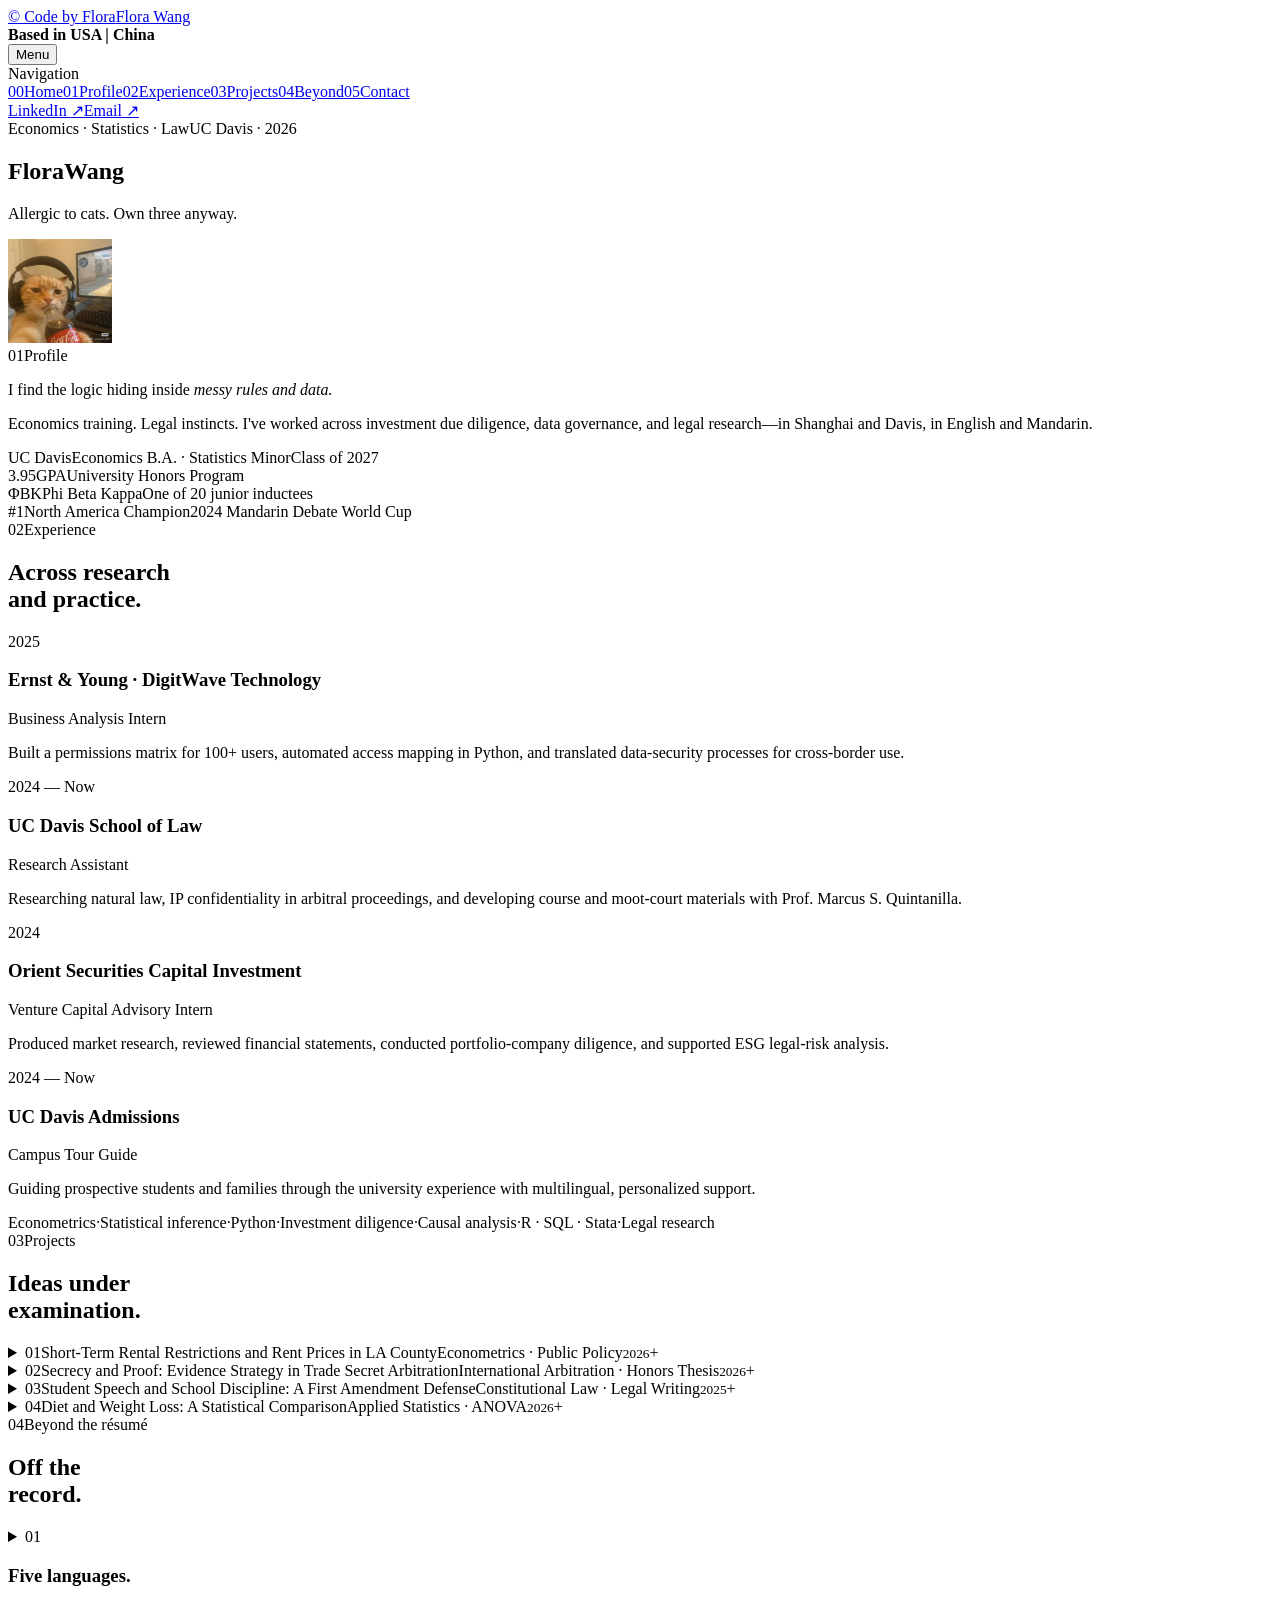
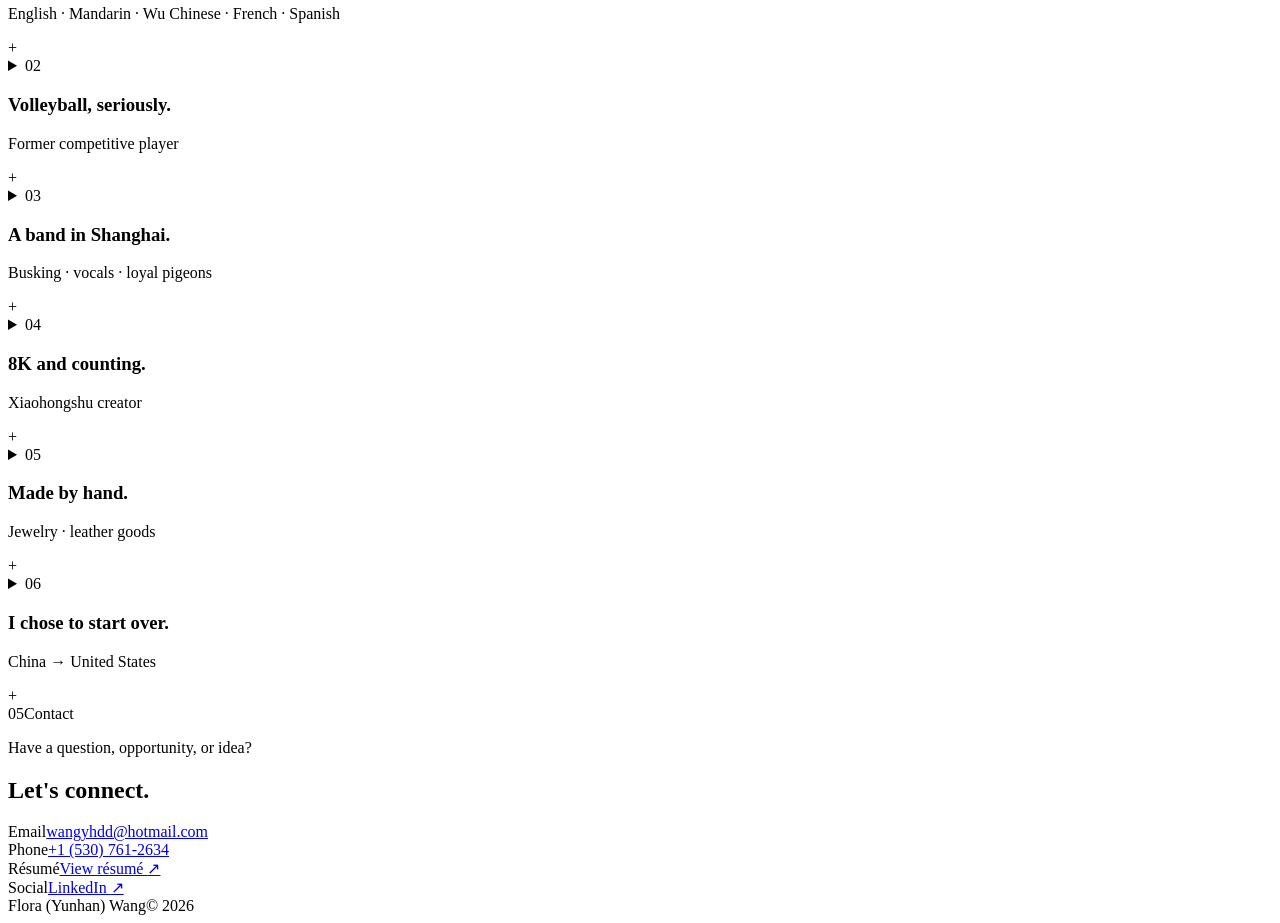
==== index.html @ 66e68a22 "Fix responsive layout across all sections" ====
<!DOCTYPE html><html lang="en"><head><meta charSet="utf-8"/><meta name="viewport" content="width=device-width, initial-scale=1"/><link rel="preload" as="image" href="/assets/coke-cat.jpg"/><link rel="stylesheet" href="/_next/static/chunks/18bi7x-iwplwm.css" data-precedence="next"/><link rel="preload" as="script" fetchPriority="low" href="/_next/static/chunks/0zuri1ifhhlok.js"/><script src="/_next/static/chunks/0mi2wjm8~9ju~.js" async=""></script><script src="/_next/static/chunks/01h.iy8i7-0vy.js" async=""></script><script src="/_next/static/chunks/turbopack-108mywpjsb1fv.js" async=""></script><script src="/_next/static/chunks/0x_ruk~6~fayx.js" async=""></script><script src="/_next/static/chunks/03nhfuja0_sh~.js" async=""></script><script src="/_next/static/chunks/04ohahp56i5bb.js" async=""></script><link rel="preload" href="/assets/flora-portrait.jpg" as="image"/><title>Flora Wang — Law, Finance &amp; Evidence</title><meta name="description" content="Flora Wang is a UC Davis economics and statistics student working across legal research, investment analysis, and data-driven decision-making."/><meta name="keywords" content="Flora Wang,Yunhan Wang,UC Davis,legal research,investment analysis,economics,statistics"/><meta property="og:title" content="Flora Wang — Law, Finance &amp; Evidence"/><meta property="og:description" content="Flora Wang is a UC Davis economics and statistics student working across legal research, investment analysis, and data-driven decision-making."/><meta property="og:image" content="https://flora-oikawa.github.io/og-v3.png"/><meta property="og:image:width" content="1734"/><meta property="og:image:height" content="908"/><meta property="og:image:alt" content="Flora Wang — Law, Finance &amp; Evidence"/><meta property="og:type" content="website"/><meta name="twitter:card" content="summary_large_image"/><meta name="twitter:title" content="Flora Wang — Law, Finance &amp; Evidence"/><meta name="twitter:description" content="Flora Wang is a UC Davis economics and statistics student working across legal research, investment analysis, and data-driven decision-making."/><meta name="twitter:image" content="https://flora-oikawa.github.io/og-v3.png"/><script src="/_next/static/chunks/03~yq9q893hmn.js" noModule=""></script></head><body><div hidden=""><!--$--><!--/$--></div><main><div class="cursor-orbit " style="transform:translate3d(0px, 0px, 0)" aria-hidden="true"></div><header class="site-header "><a class="brand-link" href="#top" aria-label="Flora Wang, home"><span>© Code by </span><span class="brand-swap" aria-hidden="true"><span>Flora</span><span>Flora Wang</span></span></a><div class="header-location" aria-label="Current location"><span class="location-copy"><strong>Based in USA | China</strong></span><span class="location-globe" aria-hidden="true"><span class="globe-mark"></span></span></div><button class="menu-button" type="button" aria-expanded="false" aria-controls="site-menu" aria-label="Open menu"><span>Menu</span><span class="menu-dot" aria-hidden="true"></span></button></header><div class="menu-overlay " id="site-menu" aria-hidden="true"><span class="menu-kicker">Navigation</span><nav aria-label="Primary navigation"><a href="#top"><span>00</span>Home</a><a href="#profile"><span>01</span>Profile</a><a href="#experience"><span>02</span>Experience</a><a href="#projects"><span>03</span>Projects</a><a href="#beyond"><span>04</span>Beyond</a><a href="#contact"><span>05</span>Contact</a></nav><div class="menu-social"><a href="https://www.linkedin.com/in/yunhan-wang-81345233a" target="_blank" rel="noreferrer">LinkedIn <span aria-hidden="true">↗</span></a><a href="mailto:wangyhdd@hotmail.com">Email <span aria-hidden="true">↗</span></a></div></div><section class="hero" id="top"><div class="hero-eyebrow"><span>Economics · Statistics · Law</span><span>UC Davis · 2026</span></div><div class="hero-title-wrap"><h1><span class="title-line">Flora</span><span class="title-line title-line-offset">Wang</span></h1><div class="hero-portrait"><picture><source media="(max-width: 700px)" srcSet="/assets/flora-portrait-mobile.jpg"/><img alt="Portrait of Flora Wang" decoding="async" data-nimg="fill" style="position:absolute;height:100%;width:100%;left:0;top:0;right:0;bottom:0;color:transparent" src="/assets/flora-portrait.jpg"/></picture></div></div><div class="hero-bottom"><p>Allergic to cats. Own three anyway.</p><a class="round-link" href="#profile" aria-label="Explore Flora Wang&#x27;s profile"><img class="cat-avatar-image" src="/assets/coke-cat.jpg" alt="Orange tabby cat wearing headphones and drinking from a bottle" width="104" height="104"/></a></div></section><section class="statement section-dark" id="profile"><div class="section-label"><span>01</span><span>Profile</span></div><div class="statement-copy"><p>I find the logic hiding inside<!-- --> <em>messy rules and data.</em></p><p class="statement-secondary">Economics training. Legal instincts. I&#x27;ve worked across investment due diligence, data governance, and legal research—in Shanghai and Davis, in English and Mandarin.</p></div><div class="profile-facts"><div><span class="fact-value fact-title">UC Davis</span><span class="fact-label fact-line-one">Economics B.A. · Statistics Minor</span><span class="fact-label fact-line-two">Class of 2027</span></div><div><span class="fact-value fact-title">3.95</span><span class="fact-label fact-line-one">GPA</span><span class="fact-label fact-line-two">University Honors Program</span></div><div><span class="fact-value fact-title" aria-label="Phi Beta Kappa">ΦΒΚ</span><span class="fact-label fact-line-one">Phi Beta Kappa</span><span class="fact-label fact-line-two">One of 20 junior inductees</span></div><div><span class="fact-value fact-title">#1</span><span class="fact-label fact-line-one">North America Champion</span><span class="fact-label fact-line-two">2024 Mandarin Debate World Cup</span></div></div></section><section class="experience-section section-light" id="experience"><div class="section-heading"><div class="section-label"><span>02</span><span>Experience</span></div><h2>Across research<br/>and practice.</h2></div><div class="experience-list"><article class="experience-item"><span class="timeline-marker" aria-hidden="true"></span><span class="experience-period">2025</span><div><h3>Ernst &amp; Young · DigitWave Technology</h3><p class="experience-role">Business Analysis Intern</p></div><p class="experience-detail">Built a permissions matrix for 100+ users, automated access mapping in Python, and translated data-security processes for cross-border use.</p></article><article class="experience-item"><span class="timeline-marker" aria-hidden="true"></span><span class="experience-period">2024 — Now</span><div><h3>UC Davis School of Law</h3><p class="experience-role">Research Assistant</p></div><p class="experience-detail">Researching natural law, IP confidentiality in arbitral proceedings, and developing course and moot-court materials with Prof. Marcus S. Quintanilla.</p></article><article class="experience-item"><span class="timeline-marker" aria-hidden="true"></span><span class="experience-period">2024</span><div><h3>Orient Securities Capital Investment</h3><p class="experience-role">Venture Capital Advisory Intern</p></div><p class="experience-detail">Produced market research, reviewed financial statements, conducted portfolio-company diligence, and supported ESG legal-risk analysis.</p></article><article class="experience-item"><span class="timeline-marker" aria-hidden="true"></span><span class="experience-period">2024 — Now</span><div><h3>UC Davis Admissions</h3><p class="experience-role">Campus Tour Guide</p></div><p class="experience-detail">Guiding prospective students and families through the university experience with multilingual, personalized support.</p></article></div><div class="skills-marquee" aria-label="Skills and capabilities"><div><span>Econometrics</span><i>·</i><span>Statistical inference</span><i>·</i><span>Python</span><i>·</i><span>Investment diligence</span><i>·</i><span>Causal analysis</span><i>·</i><span>R · SQL · Stata</span><i>·</i><span>Legal research</span></div></div></section><section class="work-section" id="projects"><div class="section-heading"><div class="section-label"><span>03</span><span>Projects</span></div><h2>Ideas under<br/>examination.</h2></div><div class="work-list"><article class="work-item"><details><summary><span class="work-number">01</span><span class="work-title">Short-Term Rental Restrictions and Rent Prices in LA County</span><span class="work-meta">Econometrics · Public Policy<small>2026</small></span><span class="work-toggle" aria-hidden="true">+</span></summary><div class="work-details"><p>Applied difference-in-differences with ZIP code and time fixed effects to estimate the impact of Home Sharing Ordinances on residential rents across 245 ZIP codes (2015–2025).</p><p class="work-outcome">Estimated a 2.2% rent reduction pre-COVID; the effect disappears post-COVID, consistent with pandemic-driven market disruption.</p></div></details></article><article class="work-item"><details><summary><span class="work-number">02</span><span class="work-title">Secrecy and Proof: Evidence Strategy in Trade Secret Arbitration</span><span class="work-meta">International Arbitration · Honors Thesis<small>2026</small></span><span class="work-toggle" aria-hidden="true">+</span></summary><div class="work-details"><p>Examined how the FAA, AAA Employment Rules, IBA Rules, and New York Convention interact to limit evidence access for trade secret claimants in international arbitration.</p><p class="work-outcome">Identified a structural evidentiary gap and proposed a four-part strategy framework for navigating it.</p><a href="/work/flora-wang-honors-thesis.pdf" target="_blank" rel="noreferrer">Read thesis<!-- --> <span aria-hidden="true">↗</span></a></div></details></article><article class="work-item"><details><summary><span class="work-number">03</span><span class="work-title">Student Speech and School Discipline: A First Amendment Defense</span><span class="work-meta">Constitutional Law · Legal Writing<small>2025</small></span><span class="work-toggle" aria-hidden="true">+</span></summary><div class="work-details"><p>Drafted a defense-side legal memorandum analyzing off-campus student speech, school discipline, and procedural due process under the First and Fourteenth Amendments.</p><p class="work-outcome">Synthesized five Supreme Court and circuit precedents into a structured argument for summary judgment.</p><a href="/work/flora-wang-legal-writing-sample.pdf" target="_blank" rel="noreferrer">Read writing sample<!-- --> <span aria-hidden="true">↗</span></a></div></details></article><article class="work-item"><details><summary><span class="work-number">04</span><span class="work-title">Diet and Weight Loss: A Statistical Comparison</span><span class="work-meta">Applied Statistics · ANOVA<small>2026</small></span><span class="work-toggle" aria-hidden="true">+</span></summary><div class="work-details"><p>Analyzed weight-loss outcomes across three diet programs using 76 participants, applying one-way ANOVA, Tukey post-hoc comparisons, and power analysis.</p><p class="work-outcome">Found statistically significant differences (p = 0.00339); identified the most effective program and quantified the performance gap.</p></div></details></article></div></section><section class="beyond-section" id="beyond"><div class="section-heading"><div class="section-label"><span>04</span><span>Beyond the résumé</span></div><h2>Off the<br/>record.</h2></div><div class="life-grid"><details class="life-card"><summary><span class="life-number">01</span><h3>Five languages.</h3><p class="life-meta">English · Mandarin · Wu Chinese · French · Spanish</p><span class="life-toggle" aria-hidden="true">+</span></summary><p class="life-detail">Fluently in three, convincingly in two, embarrassingly in none of them when I’m tired.</p></details><details class="life-card"><summary><span class="life-number">02</span><h3>Volleyball, seriously.</h3><p class="life-meta">Former competitive player</p><span class="life-toggle" aria-hidden="true">+</span></summary><p class="life-detail">Not recreationally. Like, seriously. My knees have opinions about this.</p></details><details class="life-card"><summary><span class="life-number">03</span><h3>A band in Shanghai.</h3><p class="life-meta">Busking · vocals · loyal pigeons</p><span class="life-toggle" aria-hidden="true">+</span></summary><p class="life-detail">We were actually pretty good. The pigeons were our most loyal audience.</p></details><details class="life-card"><summary><span class="life-number">04</span><h3>8K and counting.</h3><p class="life-meta">Xiaohongshu creator</p><span class="life-toggle" aria-hidden="true">+</span></summary><p class="life-detail">I write about college applications, music, and whatever is on my mind. Somehow, people read it.</p></details><details class="life-card"><summary><span class="life-number">05</span><h3>Made by hand.</h3><p class="life-meta">Jewelry · leather goods</p><span class="life-toggle" aria-hidden="true">+</span></summary><p class="life-detail">Rings, bags, and straps—mostly gifts. Sometimes I keep the good ones.</p></details><details class="life-card"><summary><span class="life-number">06</span><h3>I chose to start over.</h3><p class="life-meta">China → United States</p><span class="life-toggle" aria-hidden="true">+</span></summary><p class="life-detail">I left law school in China to begin again in the U.S. Best chaotic decision I’ve ever made.</p></details></div></section><section class="contact-section section-dark" id="contact"><div class="section-label"><span>05</span><span>Contact</span></div><p class="contact-kicker">Have a question, opportunity, or idea?</p><h2 class="contact-title">Let&#x27;s connect<span>.</span></h2><div class="contact-bottom" id="contact-details"><div><span class="contact-label">Email</span><a href="mailto:wangyhdd@hotmail.com">wangyhdd@hotmail.com</a></div><div><span class="contact-label">Phone</span><a href="tel:+15307612634">+1 (530) 761-2634</a></div><div><span class="contact-label">Résumé</span><a href="/work/flora-wang-resume.pdf" target="_blank" rel="noreferrer">View résumé <span aria-hidden="true">↗</span></a></div><div><span class="contact-label">Social</span><a href="https://www.linkedin.com/in/yunhan-wang-81345233a" target="_blank" rel="noreferrer">LinkedIn <span aria-hidden="true">↗</span></a></div><div class="contact-signoff"><span>Flora (Yunhan) Wang</span><span>© <!-- -->2026</span></div></div></section></main><!--$--><!--/$--><script src="/_next/static/chunks/0zuri1ifhhlok.js" id="_R_" async=""></script><script>(self.__next_f=self.__next_f||[]).push([0])</script><script>self.__next_f.push([1,"1:\"$Sreact.fragment\"\n2:I[28270,[\"/_next/static/chunks/0x_ruk~6~fayx.js\",\"/_next/static/chunks/03nhfuja0_sh~.js\"],\"default\"]\n3:I[7640,[\"/_next/static/chunks/0x_ruk~6~fayx.js\",\"/_next/static/chunks/03nhfuja0_sh~.js\"],\"default\"]\n4:I[22789,[\"/_next/static/chunks/0x_ruk~6~fayx.js\",\"/_next/static/chunks/03nhfuja0_sh~.js\"],\"ClientPageRoot\"]\n5:I[31713,[\"/_next/static/chunks/0x_ruk~6~fayx.js\",\"/_next/static/chunks/03nhfuja0_sh~.js\",\"/_next/static/chunks/04ohahp56i5bb.js\"],\"default\"]\n8:I[84080,[\"/_next/static/chunks/0x_ruk~6~fayx.js\",\"/_next/static/chunks/03nhfuja0_sh~.js\"],\"OutletBoundary\"]\n9:\"$Sreact.suspense\"\nb:I[84080,[\"/_next/static/chunks/0x_ruk~6~fayx.js\",\"/_next/static/chunks/03nhfuja0_sh~.js\"],\"ViewportBoundary\"]\nd:I[84080,[\"/_next/static/chunks/0x_ruk~6~fayx.js\",\"/_next/static/chunks/03nhfuja0_sh~.js\"],\"MetadataBoundary\"]\nf:I[48574,[\"/_next/static/chunks/0x_ruk~6~fayx.js\",\"/_next/static/chunks/03nhfuja0_sh~.js\"],\"default\",1]\n:HL[\"/_next/static/chunks/18bi7x-iwplwm.css\",\"style\"]\n"])</script><script>self.__next_f.push([1,"0:{\"P\":null,\"c\":[\"\",\"\"],\"q\":\"\",\"i\":false,\"f\":[[[\"\",{\"children\":[\"__PAGE__\",{}]},\"$undefined\",\"$undefined\",16],[[\"$\",\"$1\",\"c\",{\"children\":[[[\"$\",\"link\",\"0\",{\"rel\":\"stylesheet\",\"href\":\"/_next/static/chunks/18bi7x-iwplwm.css\",\"precedence\":\"next\",\"crossOrigin\":\"$undefined\",\"nonce\":\"$undefined\"}],[\"$\",\"script\",\"script-0\",{\"src\":\"/_next/static/chunks/0x_ruk~6~fayx.js\",\"async\":true,\"nonce\":\"$undefined\"}],[\"$\",\"script\",\"script-1\",{\"src\":\"/_next/static/chunks/03nhfuja0_sh~.js\",\"async\":true,\"nonce\":\"$undefined\"}]],[\"$\",\"html\",null,{\"lang\":\"en\",\"children\":[\"$\",\"body\",null,{\"children\":[\"$\",\"$L2\",null,{\"parallelRouterKey\":\"children\",\"error\":\"$undefined\",\"errorStyles\":\"$undefined\",\"errorScripts\":\"$undefined\",\"template\":[\"$\",\"$L3\",null,{}],\"templateStyles\":\"$undefined\",\"templateScripts\":\"$undefined\",\"notFound\":[[[\"$\",\"title\",null,{\"children\":\"404: This page could not be found.\"}],[\"$\",\"div\",null,{\"style\":{\"fontFamily\":\"system-ui,\\\"Segoe UI\\\",Roboto,Helvetica,Arial,sans-serif,\\\"Apple Color Emoji\\\",\\\"Segoe UI Emoji\\\"\",\"height\":\"100vh\",\"textAlign\":\"center\",\"display\":\"flex\",\"flexDirection\":\"column\",\"alignItems\":\"center\",\"justifyContent\":\"center\"},\"children\":[\"$\",\"div\",null,{\"children\":[[\"$\",\"style\",null,{\"dangerouslySetInnerHTML\":{\"__html\":\"body{color:#000;background:#fff;margin:0}.next-error-h1{border-right:1px solid rgba(0,0,0,.3)}@media (prefers-color-scheme:dark){body{color:#fff;background:#000}.next-error-h1{border-right:1px solid rgba(255,255,255,.3)}}\"}}],[\"$\",\"h1\",null,{\"className\":\"next-error-h1\",\"style\":{\"display\":\"inline-block\",\"margin\":\"0 20px 0 0\",\"padding\":\"0 23px 0 0\",\"fontSize\":24,\"fontWeight\":500,\"verticalAlign\":\"top\",\"lineHeight\":\"49px\"},\"children\":404}],[\"$\",\"div\",null,{\"style\":{\"display\":\"inline-block\"},\"children\":[\"$\",\"h2\",null,{\"style\":{\"fontSize\":14,\"fontWeight\":400,\"lineHeight\":\"49px\",\"margin\":0},\"children\":\"This page could not be found.\"}]}]]}]}]],[]],\"forbidden\":\"$undefined\",\"unauthorized\":\"$undefined\"}]}]}]]}],{\"children\":[[\"$\",\"$1\",\"c\",{\"children\":[[\"$\",\"$L4\",null,{\"Component\":\"$5\",\"serverProvidedParams\":{\"searchParams\":{},\"params\":{},\"promises\":[\"$@6\",\"$@7\"]}}],[[\"$\",\"script\",\"script-0\",{\"src\":\"/_next/static/chunks/04ohahp56i5bb.js\",\"async\":true,\"nonce\":\"$undefined\"}]],[\"$\",\"$L8\",null,{\"children\":[\"$\",\"$9\",null,{\"name\":\"Next.MetadataOutlet\",\"children\":\"$@a\"}]}]]}],{},null,false,null]},null,false,null],[\"$\",\"$1\",\"h\",{\"children\":[null,[\"$\",\"$Lb\",null,{\"children\":\"$Lc\"}],[\"$\",\"div\",null,{\"hidden\":true,\"children\":[\"$\",\"$Ld\",null,{\"children\":[\"$\",\"$9\",null,{\"name\":\"Next.Metadata\",\"children\":\"$Le\"}]}]}],null]}],false]],\"m\":\"$undefined\",\"G\":[\"$f\",[[\"$\",\"link\",\"0\",{\"rel\":\"stylesheet\",\"href\":\"/_next/static/chunks/18bi7x-iwplwm.css\",\"precedence\":\"next\",\"crossOrigin\":\"$undefined\",\"nonce\":\"$undefined\"}]]],\"S\":true,\"h\":null,\"s\":\"$undefined\",\"l\":\"$undefined\",\"p\":\"$undefined\",\"d\":\"$undefined\",\"b\":\"wpjV-MyaXz9JCXHEUVoUb\"}\n"])</script><script>self.__next_f.push([1,"6:{}\n7:\"$0:f:0:1:1:children:0:props:children:0:props:serverProvidedParams:params\"\n"])</script><script>self.__next_f.push([1,"c:[[\"$\",\"meta\",\"0\",{\"charSet\":\"utf-8\"}],[\"$\",\"meta\",\"1\",{\"name\":\"viewport\",\"content\":\"width=device-width, initial-scale=1\"}]]\n"])</script><script>self.__next_f.push([1,"a:null\n"])</script><script>self.__next_f.push([1,"e:[[\"$\",\"title\",\"0\",{\"children\":\"Flora Wang — Law, Finance \u0026 Evidence\"}],[\"$\",\"meta\",\"1\",{\"name\":\"description\",\"content\":\"Flora Wang is a UC Davis economics and statistics student working across legal research, investment analysis, and data-driven decision-making.\"}],[\"$\",\"meta\",\"2\",{\"name\":\"keywords\",\"content\":\"Flora Wang,Yunhan Wang,UC Davis,legal research,investment analysis,economics,statistics\"}],[\"$\",\"meta\",\"3\",{\"property\":\"og:title\",\"content\":\"Flora Wang — Law, Finance \u0026 Evidence\"}],[\"$\",\"meta\",\"4\",{\"property\":\"og:description\",\"content\":\"Flora Wang is a UC Davis economics and statistics student working across legal research, investment analysis, and data-driven decision-making.\"}],[\"$\",\"meta\",\"5\",{\"property\":\"og:image\",\"content\":\"https://flora-oikawa.github.io/og-v3.png\"}],[\"$\",\"meta\",\"6\",{\"property\":\"og:image:width\",\"content\":\"1734\"}],[\"$\",\"meta\",\"7\",{\"property\":\"og:image:height\",\"content\":\"908\"}],[\"$\",\"meta\",\"8\",{\"property\":\"og:image:alt\",\"content\":\"Flora Wang — Law, Finance \u0026 Evidence\"}],[\"$\",\"meta\",\"9\",{\"property\":\"og:type\",\"content\":\"website\"}],[\"$\",\"meta\",\"10\",{\"name\":\"twitter:card\",\"content\":\"summary_large_image\"}],[\"$\",\"meta\",\"11\",{\"name\":\"twitter:title\",\"content\":\"Flora Wang — Law, Finance \u0026 Evidence\"}],[\"$\",\"meta\",\"12\",{\"name\":\"twitter:description\",\"content\":\"Flora Wang is a UC Davis economics and statistics student working across legal research, investment analysis, and data-driven decision-making.\"}],[\"$\",\"meta\",\"13\",{\"name\":\"twitter:image\",\"content\":\"https://flora-oikawa.github.io/og-v3.png\"}]]\n"])</script></body></html>
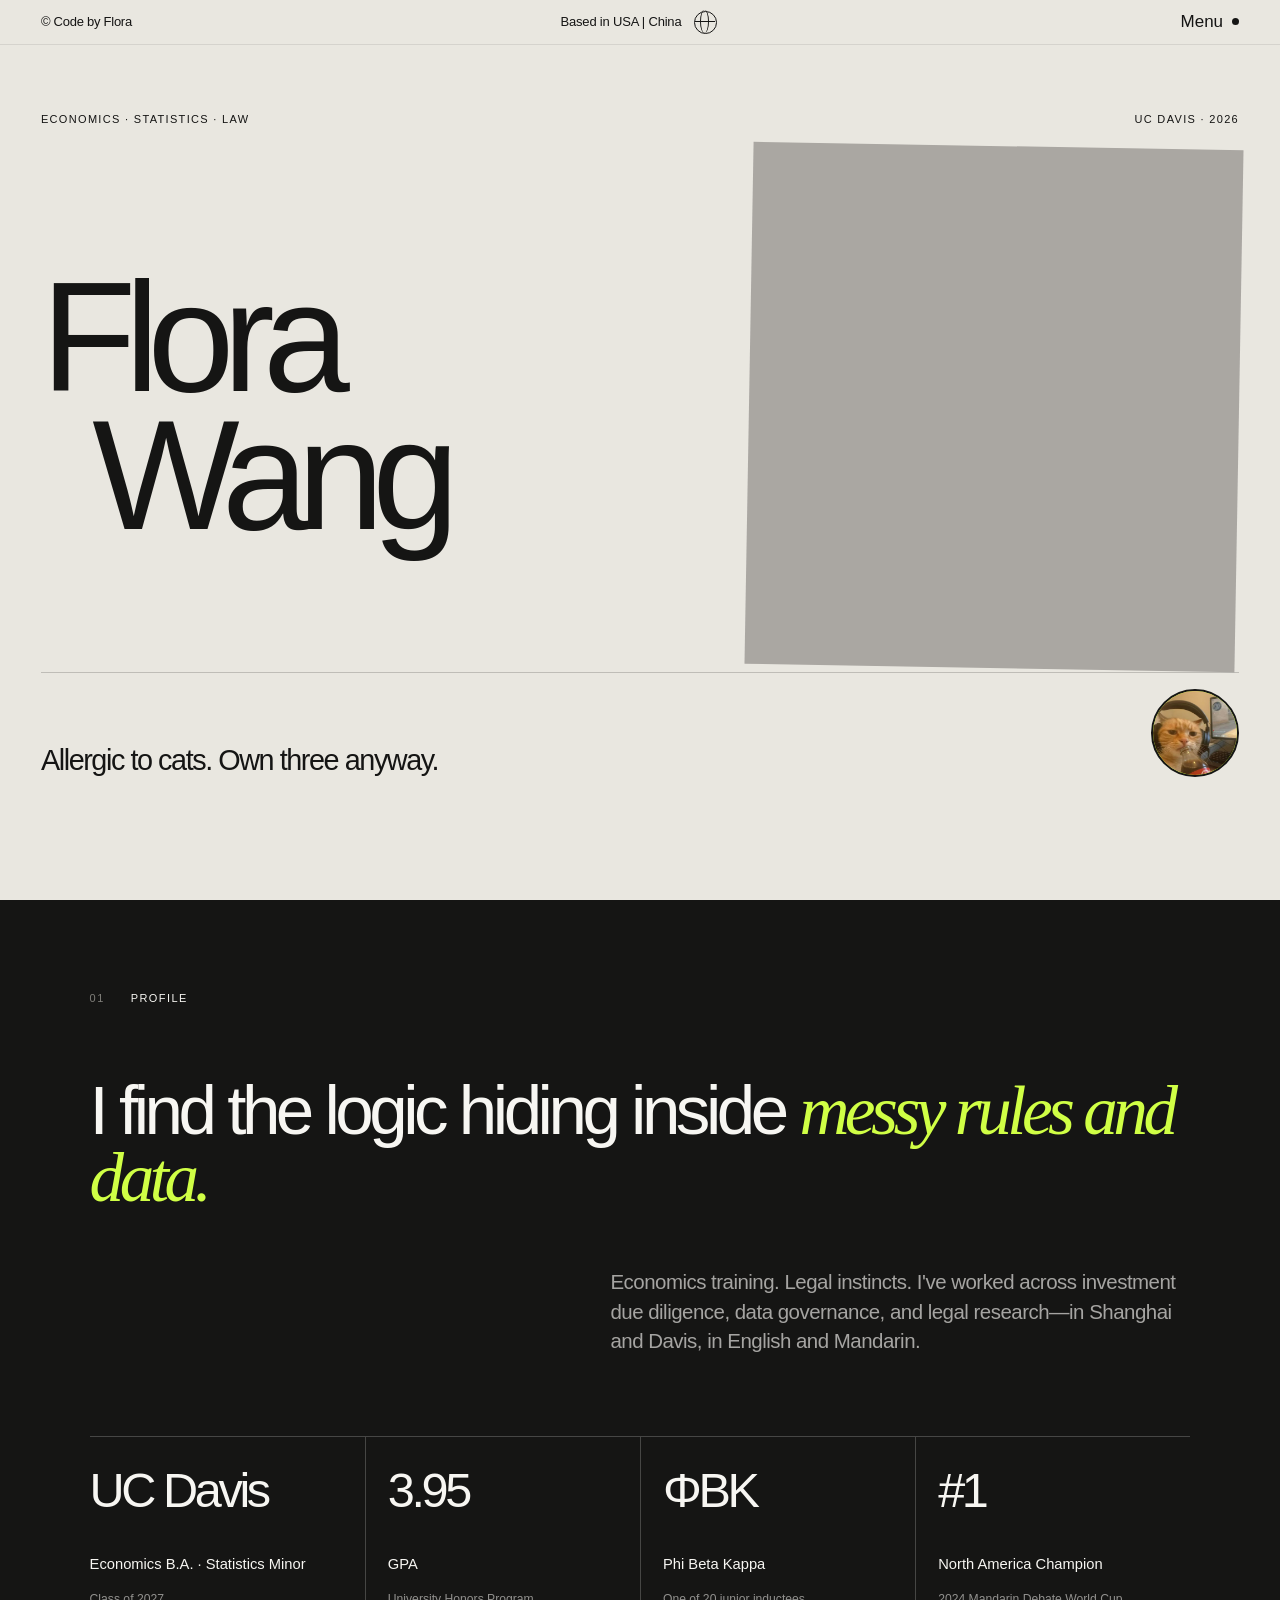
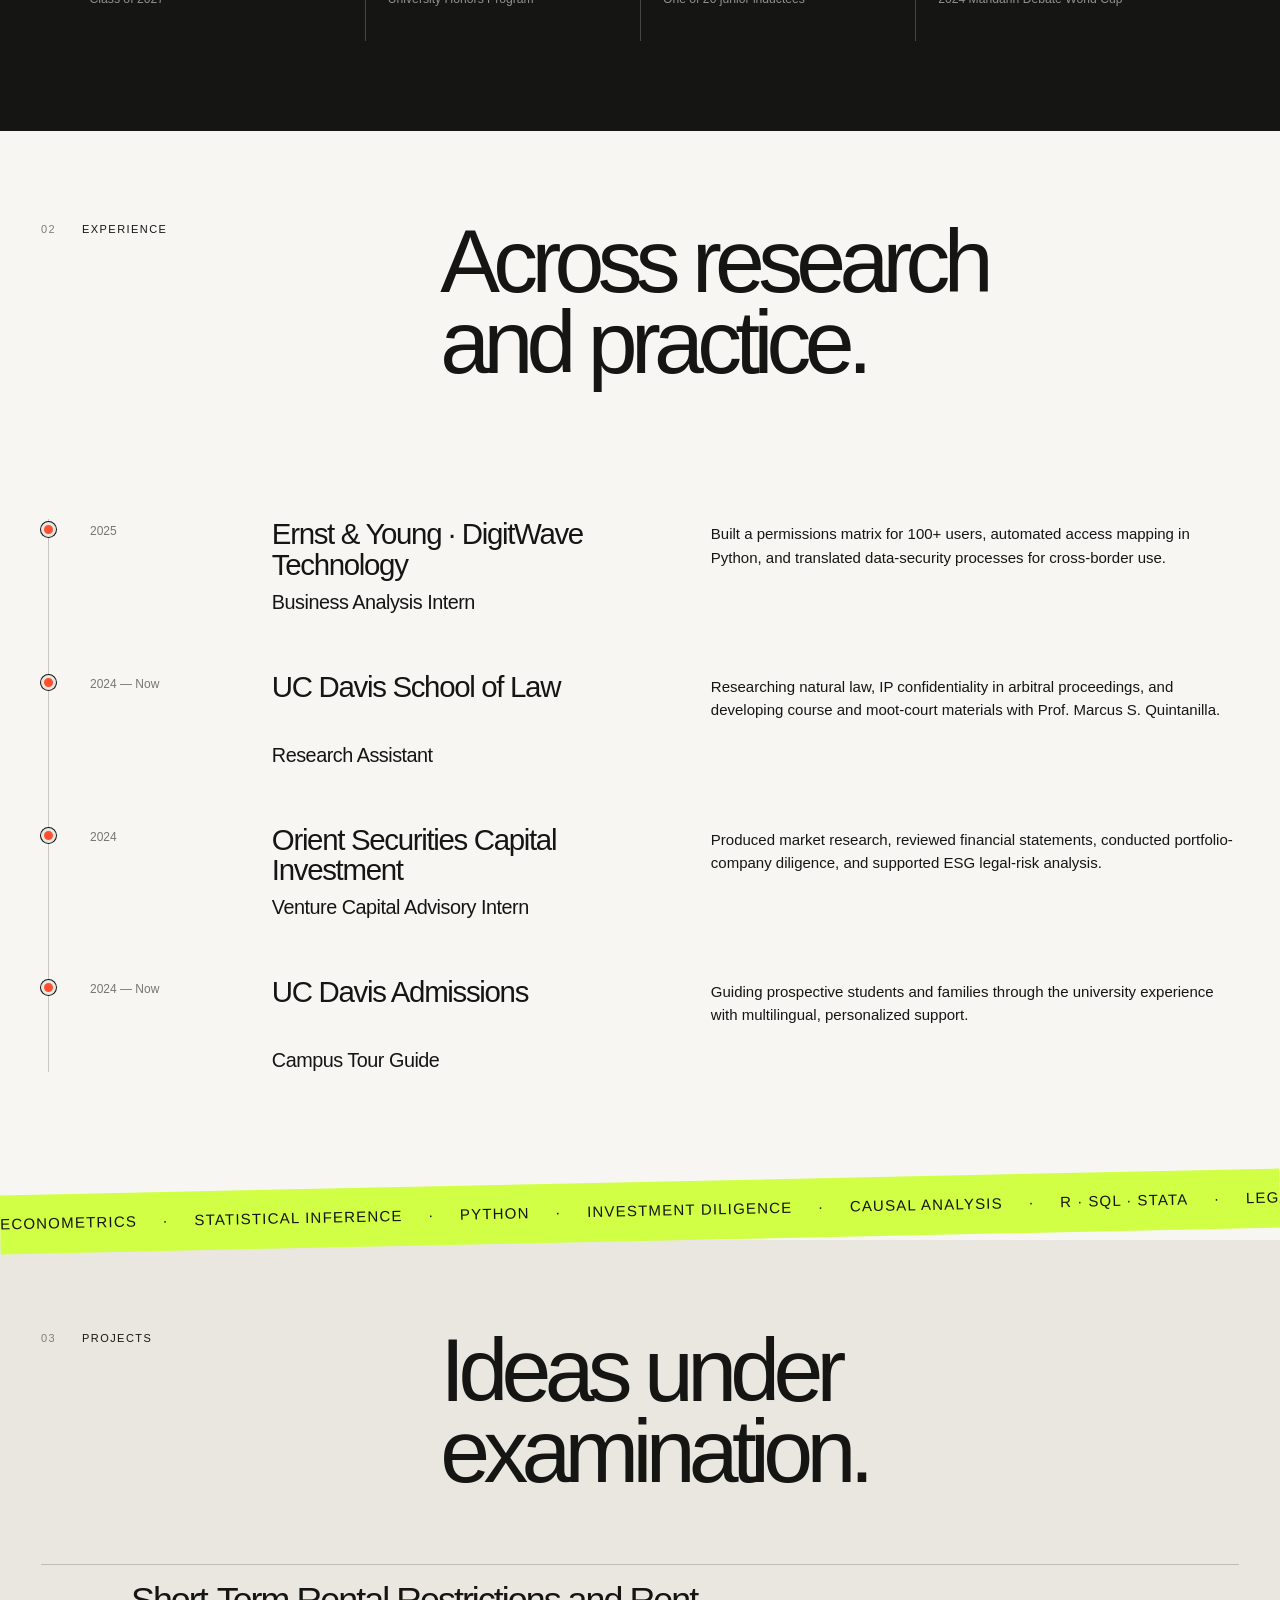
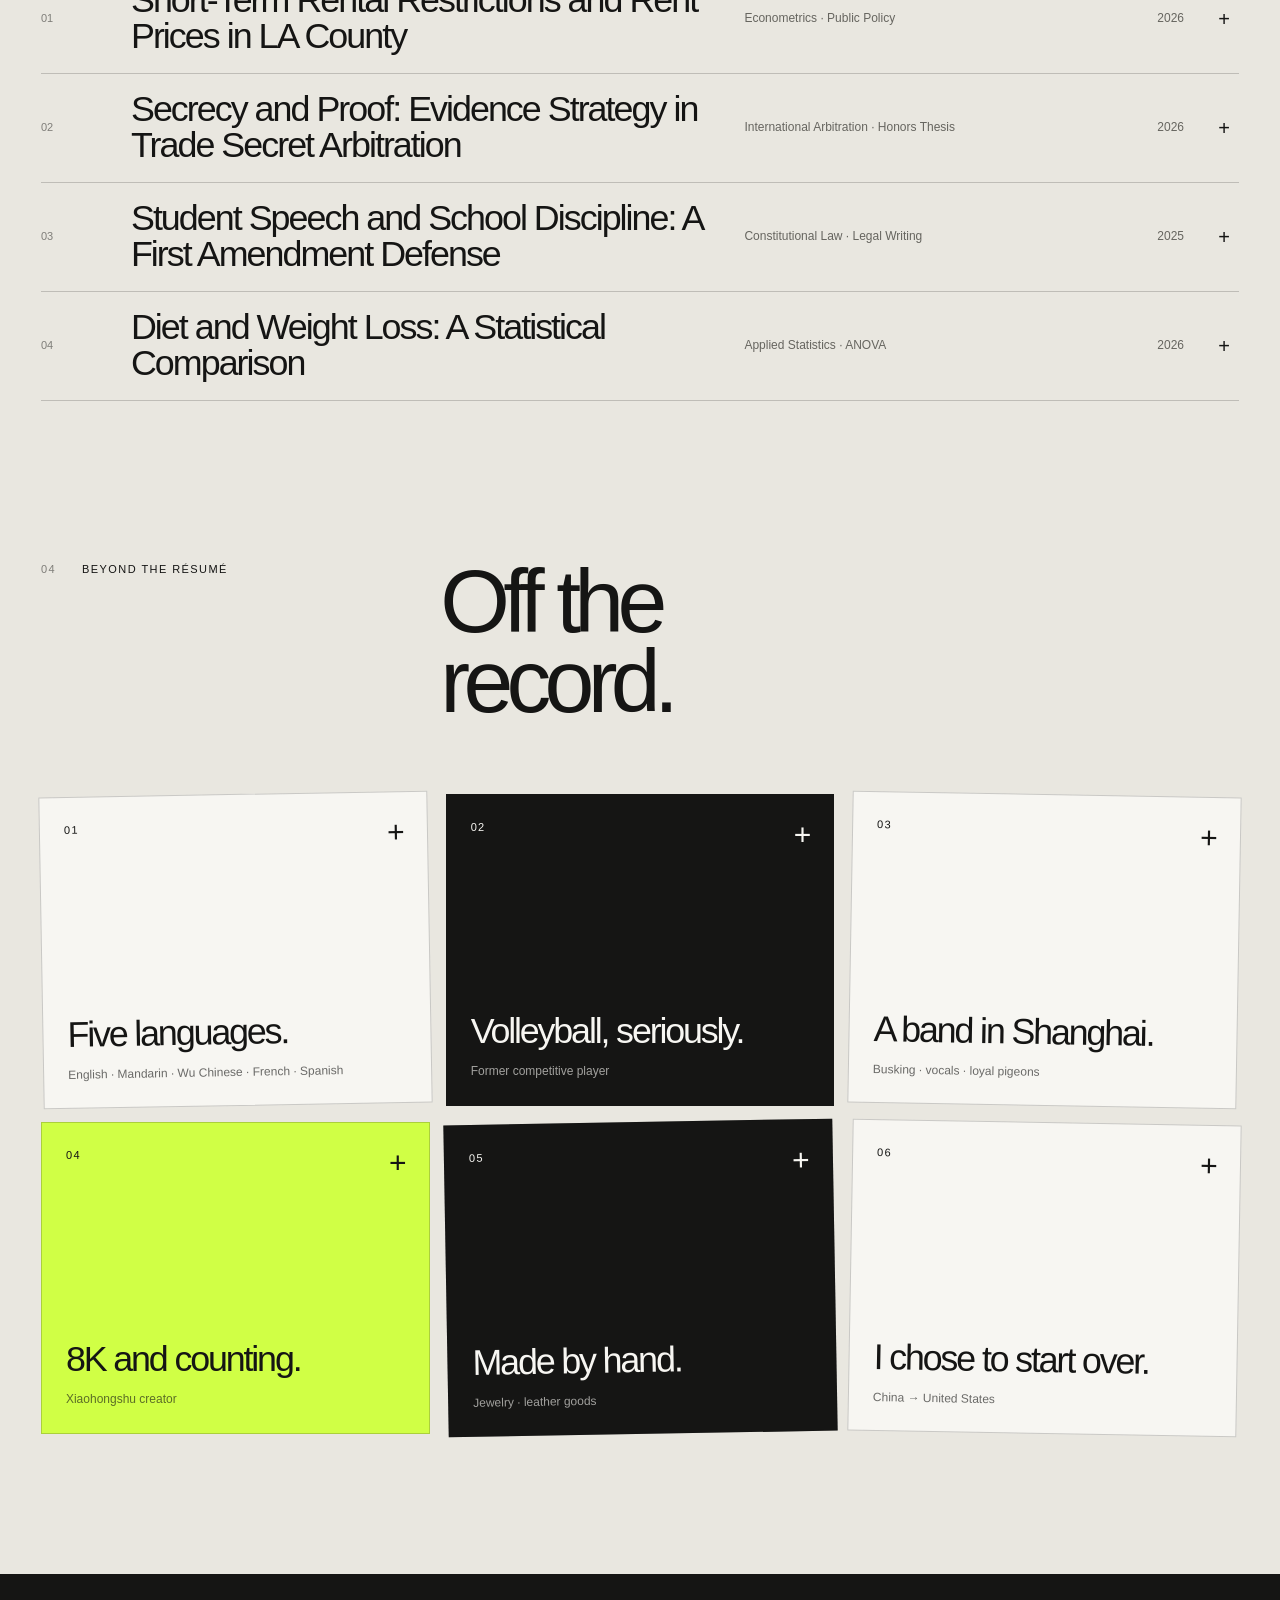
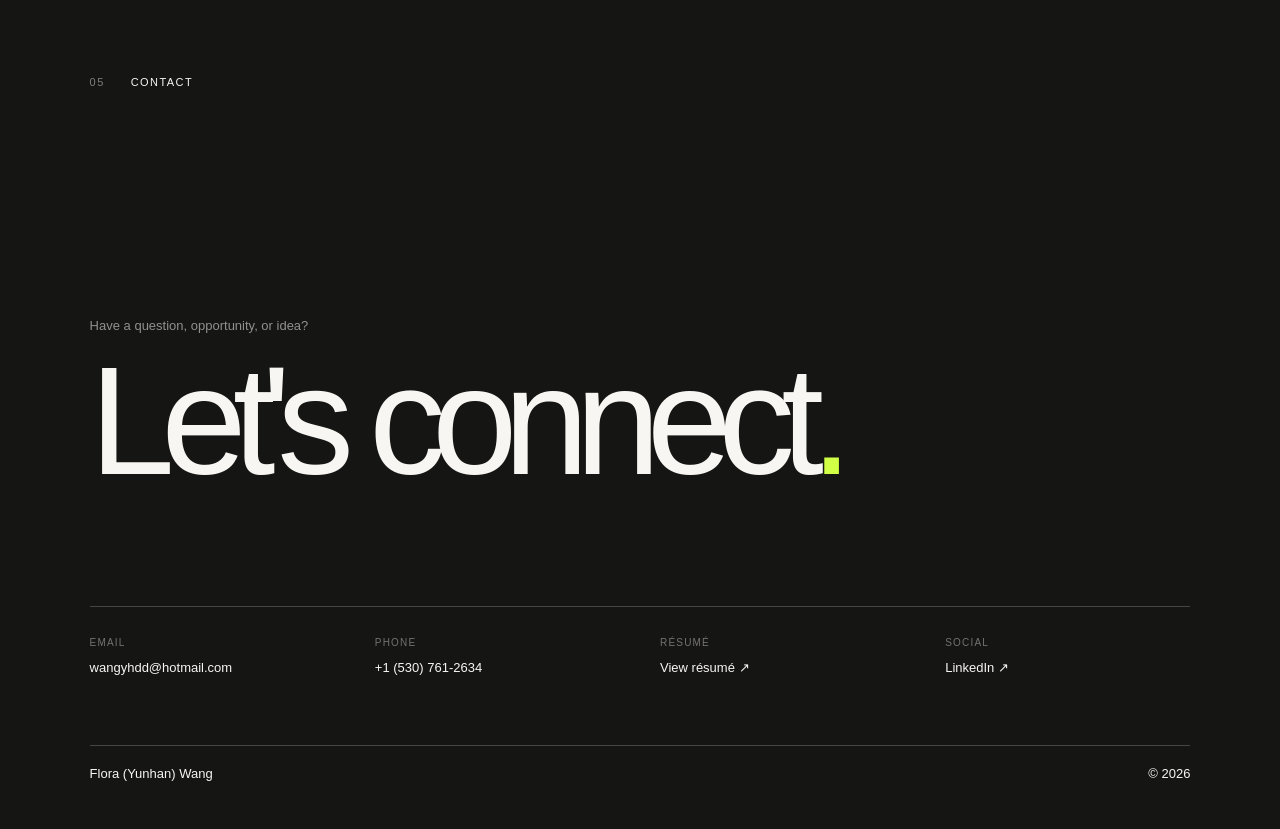
==== commit 0c23ee78: "Activate corrected wide-screen layout" ====
--- a/index.html
+++ b/index.html
@@ -1 +1 @@
-<!DOCTYPE html><html lang="en"><head><meta charSet="utf-8"/><meta name="viewport" content="width=device-width, initial-scale=1"/><link rel="preload" as="image" href="/assets/coke-cat.jpg"/><link rel="stylesheet" href="/_next/static/chunks/18bi7x-iwplwm.css" data-precedence="next"/><link rel="preload" as="script" fetchPriority="low" href="/_next/static/chunks/0zuri1ifhhlok.js"/><script src="/_next/static/chunks/0mi2wjm8~9ju~.js" async=""></script><script src="/_next/static/chunks/01h.iy8i7-0vy.js" async=""></script><script src="/_next/static/chunks/turbopack-108mywpjsb1fv.js" async=""></script><script src="/_next/static/chunks/0x_ruk~6~fayx.js" async=""></script><script src="/_next/static/chunks/03nhfuja0_sh~.js" async=""></script><script src="/_next/static/chunks/04ohahp56i5bb.js" async=""></script><link rel="preload" href="/assets/flora-portrait.jpg" as="image"/><title>Flora Wang — Law, Finance &amp; Evidence</title><meta name="description" content="Flora Wang is a UC Davis economics and statistics student working across legal research, investment analysis, and data-driven decision-making."/><meta name="keywords" content="Flora Wang,Yunhan Wang,UC Davis,legal research,investment analysis,economics,statistics"/><meta property="og:title" content="Flora Wang — Law, Finance &amp; Evidence"/><meta property="og:description" content="Flora Wang is a UC Davis economics and statistics student working across legal research, investment analysis, and data-driven decision-making."/><meta property="og:image" content="https://flora-oikawa.github.io/og-v3.png"/><meta property="og:image:width" content="1734"/><meta property="og:image:height" content="908"/><meta property="og:image:alt" content="Flora Wang — Law, Finance &amp; Evidence"/><meta property="og:type" content="website"/><meta name="twitter:card" content="summary_large_image"/><meta name="twitter:title" content="Flora Wang — Law, Finance &amp; Evidence"/><meta name="twitter:description" content="Flora Wang is a UC Davis economics and statistics student working across legal research, investment analysis, and data-driven decision-making."/><meta name="twitter:image" content="https://flora-oikawa.github.io/og-v3.png"/><script src="/_next/static/chunks/03~yq9q893hmn.js" noModule=""></script></head><body><div hidden=""><!--$--><!--/$--></div><main><div class="cursor-orbit " style="transform:translate3d(0px, 0px, 0)" aria-hidden="true"></div><header class="site-header "><a class="brand-link" href="#top" aria-label="Flora Wang, home"><span>© Code by </span><span class="brand-swap" aria-hidden="true"><span>Flora</span><span>Flora Wang</span></span></a><div class="header-location" aria-label="Current location"><span class="location-copy"><strong>Based in USA | China</strong></span><span class="location-globe" aria-hidden="true"><span class="globe-mark"></span></span></div><button class="menu-button" type="button" aria-expanded="false" aria-controls="site-menu" aria-label="Open menu"><span>Menu</span><span class="menu-dot" aria-hidden="true"></span></button></header><div class="menu-overlay " id="site-menu" aria-hidden="true"><span class="menu-kicker">Navigation</span><nav aria-label="Primary navigation"><a href="#top"><span>00</span>Home</a><a href="#profile"><span>01</span>Profile</a><a href="#experience"><span>02</span>Experience</a><a href="#projects"><span>03</span>Projects</a><a href="#beyond"><span>04</span>Beyond</a><a href="#contact"><span>05</span>Contact</a></nav><div class="menu-social"><a href="https://www.linkedin.com/in/yunhan-wang-81345233a" target="_blank" rel="noreferrer">LinkedIn <span aria-hidden="true">↗</span></a><a href="mailto:wangyhdd@hotmail.com">Email <span aria-hidden="true">↗</span></a></div></div><section class="hero" id="top"><div class="hero-eyebrow"><span>Economics · Statistics · Law</span><span>UC Davis · 2026</span></div><div class="hero-title-wrap"><h1><span class="title-line">Flora</span><span class="title-line title-line-offset">Wang</span></h1><div class="hero-portrait"><picture><source media="(max-width: 700px)" srcSet="/assets/flora-portrait-mobile.jpg"/><img alt="Portrait of Flora Wang" decoding="async" data-nimg="fill" style="position:absolute;height:100%;width:100%;left:0;top:0;right:0;bottom:0;color:transparent" src="/assets/flora-portrait.jpg"/></picture></div></div><div class="hero-bottom"><p>Allergic to cats. Own three anyway.</p><a class="round-link" href="#profile" aria-label="Explore Flora Wang&#x27;s profile"><img class="cat-avatar-image" src="/assets/coke-cat.jpg" alt="Orange tabby cat wearing headphones and drinking from a bottle" width="104" height="104"/></a></div></section><section class="statement section-dark" id="profile"><div class="section-label"><span>01</span><span>Profile</span></div><div class="statement-copy"><p>I find the logic hiding inside<!-- --> <em>messy rules and data.</em></p><p class="statement-secondary">Economics training. Legal instincts. I&#x27;ve worked across investment due diligence, data governance, and legal research—in Shanghai and Davis, in English and Mandarin.</p></div><div class="profile-facts"><div><span class="fact-value fact-title">UC Davis</span><span class="fact-label fact-line-one">Economics B.A. · Statistics Minor</span><span class="fact-label fact-line-two">Class of 2027</span></div><div><span class="fact-value fact-title">3.95</span><span class="fact-label fact-line-one">GPA</span><span class="fact-label fact-line-two">University Honors Program</span></div><div><span class="fact-value fact-title" aria-label="Phi Beta Kappa">ΦΒΚ</span><span class="fact-label fact-line-one">Phi Beta Kappa</span><span class="fact-label fact-line-two">One of 20 junior inductees</span></div><div><span class="fact-value fact-title">#1</span><span class="fact-label fact-line-one">North America Champion</span><span class="fact-label fact-line-two">2024 Mandarin Debate World Cup</span></div></div></section><section class="experience-section section-light" id="experience"><div class="section-heading"><div class="section-label"><span>02</span><span>Experience</span></div><h2>Across research<br/>and practice.</h2></div><div class="experience-list"><article class="experience-item"><span class="timeline-marker" aria-hidden="true"></span><span class="experience-period">2025</span><div><h3>Ernst &amp; Young · DigitWave Technology</h3><p class="experience-role">Business Analysis Intern</p></div><p class="experience-detail">Built a permissions matrix for 100+ users, automated access mapping in Python, and translated data-security processes for cross-border use.</p></article><article class="experience-item"><span class="timeline-marker" aria-hidden="true"></span><span class="experience-period">2024 — Now</span><div><h3>UC Davis School of Law</h3><p class="experience-role">Research Assistant</p></div><p class="experience-detail">Researching natural law, IP confidentiality in arbitral proceedings, and developing course and moot-court materials with Prof. Marcus S. Quintanilla.</p></article><article class="experience-item"><span class="timeline-marker" aria-hidden="true"></span><span class="experience-period">2024</span><div><h3>Orient Securities Capital Investment</h3><p class="experience-role">Venture Capital Advisory Intern</p></div><p class="experience-detail">Produced market research, reviewed financial statements, conducted portfolio-company diligence, and supported ESG legal-risk analysis.</p></article><article class="experience-item"><span class="timeline-marker" aria-hidden="true"></span><span class="experience-period">2024 — Now</span><div><h3>UC Davis Admissions</h3><p class="experience-role">Campus Tour Guide</p></div><p class="experience-detail">Guiding prospective students and families through the university experience with multilingual, personalized support.</p></article></div><div class="skills-marquee" aria-label="Skills and capabilities"><div><span>Econometrics</span><i>·</i><span>Statistical inference</span><i>·</i><span>Python</span><i>·</i><span>Investment diligence</span><i>·</i><span>Causal analysis</span><i>·</i><span>R · SQL · Stata</span><i>·</i><span>Legal research</span></div></div></section><section class="work-section" id="projects"><div class="section-heading"><div class="section-label"><span>03</span><span>Projects</span></div><h2>Ideas under<br/>examination.</h2></div><div class="work-list"><article class="work-item"><details><summary><span class="work-number">01</span><span class="work-title">Short-Term Rental Restrictions and Rent Prices in LA County</span><span class="work-meta">Econometrics · Public Policy<small>2026</small></span><span class="work-toggle" aria-hidden="true">+</span></summary><div class="work-details"><p>Applied difference-in-differences with ZIP code and time fixed effects to estimate the impact of Home Sharing Ordinances on residential rents across 245 ZIP codes (2015–2025).</p><p class="work-outcome">Estimated a 2.2% rent reduction pre-COVID; the effect disappears post-COVID, consistent with pandemic-driven market disruption.</p></div></details></article><article class="work-item"><details><summary><span class="work-number">02</span><span class="work-title">Secrecy and Proof: Evidence Strategy in Trade Secret Arbitration</span><span class="work-meta">International Arbitration · Honors Thesis<small>2026</small></span><span class="work-toggle" aria-hidden="true">+</span></summary><div class="work-details"><p>Examined how the FAA, AAA Employment Rules, IBA Rules, and New York Convention interact to limit evidence access for trade secret claimants in international arbitration.</p><p class="work-outcome">Identified a structural evidentiary gap and proposed a four-part strategy framework for navigating it.</p><a href="/work/flora-wang-honors-thesis.pdf" target="_blank" rel="noreferrer">Read thesis<!-- --> <span aria-hidden="true">↗</span></a></div></details></article><article class="work-item"><details><summary><span class="work-number">03</span><span class="work-title">Student Speech and School Discipline: A First Amendment Defense</span><span class="work-meta">Constitutional Law · Legal Writing<small>2025</small></span><span class="work-toggle" aria-hidden="true">+</span></summary><div class="work-details"><p>Drafted a defense-side legal memorandum analyzing off-campus student speech, school discipline, and procedural due process under the First and Fourteenth Amendments.</p><p class="work-outcome">Synthesized five Supreme Court and circuit precedents into a structured argument for summary judgment.</p><a href="/work/flora-wang-legal-writing-sample.pdf" target="_blank" rel="noreferrer">Read writing sample<!-- --> <span aria-hidden="true">↗</span></a></div></details></article><article class="work-item"><details><summary><span class="work-number">04</span><span class="work-title">Diet and Weight Loss: A Statistical Comparison</span><span class="work-meta">Applied Statistics · ANOVA<small>2026</small></span><span class="work-toggle" aria-hidden="true">+</span></summary><div class="work-details"><p>Analyzed weight-loss outcomes across three diet programs using 76 participants, applying one-way ANOVA, Tukey post-hoc comparisons, and power analysis.</p><p class="work-outcome">Found statistically significant differences (p = 0.00339); identified the most effective program and quantified the performance gap.</p></div></details></article></div></section><section class="beyond-section" id="beyond"><div class="section-heading"><div class="section-label"><span>04</span><span>Beyond the résumé</span></div><h2>Off the<br/>record.</h2></div><div class="life-grid"><details class="life-card"><summary><span class="life-number">01</span><h3>Five languages.</h3><p class="life-meta">English · Mandarin · Wu Chinese · French · Spanish</p><span class="life-toggle" aria-hidden="true">+</span></summary><p class="life-detail">Fluently in three, convincingly in two, embarrassingly in none of them when I’m tired.</p></details><details class="life-card"><summary><span class="life-number">02</span><h3>Volleyball, seriously.</h3><p class="life-meta">Former competitive player</p><span class="life-toggle" aria-hidden="true">+</span></summary><p class="life-detail">Not recreationally. Like, seriously. My knees have opinions about this.</p></details><details class="life-card"><summary><span class="life-number">03</span><h3>A band in Shanghai.</h3><p class="life-meta">Busking · vocals · loyal pigeons</p><span class="life-toggle" aria-hidden="true">+</span></summary><p class="life-detail">We were actually pretty good. The pigeons were our most loyal audience.</p></details><details class="life-card"><summary><span class="life-number">04</span><h3>8K and counting.</h3><p class="life-meta">Xiaohongshu creator</p><span class="life-toggle" aria-hidden="true">+</span></summary><p class="life-detail">I write about college applications, music, and whatever is on my mind. Somehow, people read it.</p></details><details class="life-card"><summary><span class="life-number">05</span><h3>Made by hand.</h3><p class="life-meta">Jewelry · leather goods</p><span class="life-toggle" aria-hidden="true">+</span></summary><p class="life-detail">Rings, bags, and straps—mostly gifts. Sometimes I keep the good ones.</p></details><details class="life-card"><summary><span class="life-number">06</span><h3>I chose to start over.</h3><p class="life-meta">China → United States</p><span class="life-toggle" aria-hidden="true">+</span></summary><p class="life-detail">I left law school in China to begin again in the U.S. Best chaotic decision I’ve ever made.</p></details></div></section><section class="contact-section section-dark" id="contact"><div class="section-label"><span>05</span><span>Contact</span></div><p class="contact-kicker">Have a question, opportunity, or idea?</p><h2 class="contact-title">Let&#x27;s connect<span>.</span></h2><div class="contact-bottom" id="contact-details"><div><span class="contact-label">Email</span><a href="mailto:wangyhdd@hotmail.com">wangyhdd@hotmail.com</a></div><div><span class="contact-label">Phone</span><a href="tel:+15307612634">+1 (530) 761-2634</a></div><div><span class="contact-label">Résumé</span><a href="/work/flora-wang-resume.pdf" target="_blank" rel="noreferrer">View résumé <span aria-hidden="true">↗</span></a></div><div><span class="contact-label">Social</span><a href="https://www.linkedin.com/in/yunhan-wang-81345233a" target="_blank" rel="noreferrer">LinkedIn <span aria-hidden="true">↗</span></a></div><div class="contact-signoff"><span>Flora (Yunhan) Wang</span><span>© <!-- -->2026</span></div></div></section></main><!--$--><!--/$--><script src="/_next/static/chunks/0zuri1ifhhlok.js" id="_R_" async=""></script><script>(self.__next_f=self.__next_f||[]).push([0])</script><script>self.__next_f.push([1,"1:\"$Sreact.fragment\"\n2:I[28270,[\"/_next/static/chunks/0x_ruk~6~fayx.js\",\"/_next/static/chunks/03nhfuja0_sh~.js\"],\"default\"]\n3:I[7640,[\"/_next/static/chunks/0x_ruk~6~fayx.js\",\"/_next/static/chunks/03nhfuja0_sh~.js\"],\"default\"]\n4:I[22789,[\"/_next/static/chunks/0x_ruk~6~fayx.js\",\"/_next/static/chunks/03nhfuja0_sh~.js\"],\"ClientPageRoot\"]\n5:I[31713,[\"/_next/static/chunks/0x_ruk~6~fayx.js\",\"/_next/static/chunks/03nhfuja0_sh~.js\",\"/_next/static/chunks/04ohahp56i5bb.js\"],\"default\"]\n8:I[84080,[\"/_next/static/chunks/0x_ruk~6~fayx.js\",\"/_next/static/chunks/03nhfuja0_sh~.js\"],\"OutletBoundary\"]\n9:\"$Sreact.suspense\"\nb:I[84080,[\"/_next/static/chunks/0x_ruk~6~fayx.js\",\"/_next/static/chunks/03nhfuja0_sh~.js\"],\"ViewportBoundary\"]\nd:I[84080,[\"/_next/static/chunks/0x_ruk~6~fayx.js\",\"/_next/static/chunks/03nhfuja0_sh~.js\"],\"MetadataBoundary\"]\nf:I[48574,[\"/_next/static/chunks/0x_ruk~6~fayx.js\",\"/_next/static/chunks/03nhfuja0_sh~.js\"],\"default\",1]\n:HL[\"/_next/static/chunks/18bi7x-iwplwm.css\",\"style\"]\n"])</script><script>self.__next_f.push([1,"0:{\"P\":null,\"c\":[\"\",\"\"],\"q\":\"\",\"i\":false,\"f\":[[[\"\",{\"children\":[\"__PAGE__\",{}]},\"$undefined\",\"$undefined\",16],[[\"$\",\"$1\",\"c\",{\"children\":[[[\"$\",\"link\",\"0\",{\"rel\":\"stylesheet\",\"href\":\"/_next/static/chunks/18bi7x-iwplwm.css\",\"precedence\":\"next\",\"crossOrigin\":\"$undefined\",\"nonce\":\"$undefined\"}],[\"$\",\"script\",\"script-0\",{\"src\":\"/_next/static/chunks/0x_ruk~6~fayx.js\",\"async\":true,\"nonce\":\"$undefined\"}],[\"$\",\"script\",\"script-1\",{\"src\":\"/_next/static/chunks/03nhfuja0_sh~.js\",\"async\":true,\"nonce\":\"$undefined\"}]],[\"$\",\"html\",null,{\"lang\":\"en\",\"children\":[\"$\",\"body\",null,{\"children\":[\"$\",\"$L2\",null,{\"parallelRouterKey\":\"children\",\"error\":\"$undefined\",\"errorStyles\":\"$undefined\",\"errorScripts\":\"$undefined\",\"template\":[\"$\",\"$L3\",null,{}],\"templateStyles\":\"$undefined\",\"templateScripts\":\"$undefined\",\"notFound\":[[[\"$\",\"title\",null,{\"children\":\"404: This page could not be found.\"}],[\"$\",\"div\",null,{\"style\":{\"fontFamily\":\"system-ui,\\\"Segoe UI\\\",Roboto,Helvetica,Arial,sans-serif,\\\"Apple Color Emoji\\\",\\\"Segoe UI Emoji\\\"\",\"height\":\"100vh\",\"textAlign\":\"center\",\"display\":\"flex\",\"flexDirection\":\"column\",\"alignItems\":\"center\",\"justifyContent\":\"center\"},\"children\":[\"$\",\"div\",null,{\"children\":[[\"$\",\"style\",null,{\"dangerouslySetInnerHTML\":{\"__html\":\"body{color:#000;background:#fff;margin:0}.next-error-h1{border-right:1px solid rgba(0,0,0,.3)}@media (prefers-color-scheme:dark){body{color:#fff;background:#000}.next-error-h1{border-right:1px solid rgba(255,255,255,.3)}}\"}}],[\"$\",\"h1\",null,{\"className\":\"next-error-h1\",\"style\":{\"display\":\"inline-block\",\"margin\":\"0 20px 0 0\",\"padding\":\"0 23px 0 0\",\"fontSize\":24,\"fontWeight\":500,\"verticalAlign\":\"top\",\"lineHeight\":\"49px\"},\"children\":404}],[\"$\",\"div\",null,{\"style\":{\"display\":\"inline-block\"},\"children\":[\"$\",\"h2\",null,{\"style\":{\"fontSize\":14,\"fontWeight\":400,\"lineHeight\":\"49px\",\"margin\":0},\"children\":\"This page could not be found.\"}]}]]}]}]],[]],\"forbidden\":\"$undefined\",\"unauthorized\":\"$undefined\"}]}]}]]}],{\"children\":[[\"$\",\"$1\",\"c\",{\"children\":[[\"$\",\"$L4\",null,{\"Component\":\"$5\",\"serverProvidedParams\":{\"searchParams\":{},\"params\":{},\"promises\":[\"$@6\",\"$@7\"]}}],[[\"$\",\"script\",\"script-0\",{\"src\":\"/_next/static/chunks/04ohahp56i5bb.js\",\"async\":true,\"nonce\":\"$undefined\"}]],[\"$\",\"$L8\",null,{\"children\":[\"$\",\"$9\",null,{\"name\":\"Next.MetadataOutlet\",\"children\":\"$@a\"}]}]]}],{},null,false,null]},null,false,null],[\"$\",\"$1\",\"h\",{\"children\":[null,[\"$\",\"$Lb\",null,{\"children\":\"$Lc\"}],[\"$\",\"div\",null,{\"hidden\":true,\"children\":[\"$\",\"$Ld\",null,{\"children\":[\"$\",\"$9\",null,{\"name\":\"Next.Metadata\",\"children\":\"$Le\"}]}]}],null]}],false]],\"m\":\"$undefined\",\"G\":[\"$f\",[[\"$\",\"link\",\"0\",{\"rel\":\"stylesheet\",\"href\":\"/_next/static/chunks/18bi7x-iwplwm.css\",\"precedence\":\"next\",\"crossOrigin\":\"$undefined\",\"nonce\":\"$undefined\"}]]],\"S\":true,\"h\":null,\"s\":\"$undefined\",\"l\":\"$undefined\",\"p\":\"$undefined\",\"d\":\"$undefined\",\"b\":\"wpjV-MyaXz9JCXHEUVoUb\"}\n"])</script><script>self.__next_f.push([1,"6:{}\n7:\"$0:f:0:1:1:children:0:props:children:0:props:serverProvidedParams:params\"\n"])</script><script>self.__next_f.push([1,"c:[[\"$\",\"meta\",\"0\",{\"charSet\":\"utf-8\"}],[\"$\",\"meta\",\"1\",{\"name\":\"viewport\",\"content\":\"width=device-width, initial-scale=1\"}]]\n"])</script><script>self.__next_f.push([1,"a:null\n"])</script><script>self.__next_f.push([1,"e:[[\"$\",\"title\",\"0\",{\"children\":\"Flora Wang — Law, Finance \u0026 Evidence\"}],[\"$\",\"meta\",\"1\",{\"name\":\"description\",\"content\":\"Flora Wang is a UC Davis economics and statistics student working across legal research, investment analysis, and data-driven decision-making.\"}],[\"$\",\"meta\",\"2\",{\"name\":\"keywords\",\"content\":\"Flora Wang,Yunhan Wang,UC Davis,legal research,investment analysis,economics,statistics\"}],[\"$\",\"meta\",\"3\",{\"property\":\"og:title\",\"content\":\"Flora Wang — Law, Finance \u0026 Evidence\"}],[\"$\",\"meta\",\"4\",{\"property\":\"og:description\",\"content\":\"Flora Wang is a UC Davis economics and statistics student working across legal research, investment analysis, and data-driven decision-making.\"}],[\"$\",\"meta\",\"5\",{\"property\":\"og:image\",\"content\":\"https://flora-oikawa.github.io/og-v3.png\"}],[\"$\",\"meta\",\"6\",{\"property\":\"og:image:width\",\"content\":\"1734\"}],[\"$\",\"meta\",\"7\",{\"property\":\"og:image:height\",\"content\":\"908\"}],[\"$\",\"meta\",\"8\",{\"property\":\"og:image:alt\",\"content\":\"Flora Wang — Law, Finance \u0026 Evidence\"}],[\"$\",\"meta\",\"9\",{\"property\":\"og:type\",\"content\":\"website\"}],[\"$\",\"meta\",\"10\",{\"name\":\"twitter:card\",\"content\":\"summary_large_image\"}],[\"$\",\"meta\",\"11\",{\"name\":\"twitter:title\",\"content\":\"Flora Wang — Law, Finance \u0026 Evidence\"}],[\"$\",\"meta\",\"12\",{\"name\":\"twitter:description\",\"content\":\"Flora Wang is a UC Davis economics and statistics student working across legal research, investment analysis, and data-driven decision-making.\"}],[\"$\",\"meta\",\"13\",{\"name\":\"twitter:image\",\"content\":\"https://flora-oikawa.github.io/og-v3.png\"}]]\n"])</script></body></html>+<!DOCTYPE html><html lang="en"><head><meta charSet="utf-8"/><meta name="viewport" content="width=device-width, initial-scale=1"/><link rel="preload" as="image" href="/assets/coke-cat.jpg"/><link rel="stylesheet" href="/_next/static/chunks/0a2y76k0mr43z.css" data-precedence="next"/><link rel="preload" as="script" fetchPriority="low" href="/_next/static/chunks/0zuri1ifhhlok.js"/><script src="/_next/static/chunks/0mi2wjm8~9ju~.js" async=""></script><script src="/_next/static/chunks/01h.iy8i7-0vy.js" async=""></script><script src="/_next/static/chunks/turbopack-108mywpjsb1fv.js" async=""></script><script src="/_next/static/chunks/0x_ruk~6~fayx.js" async=""></script><script src="/_next/static/chunks/03nhfuja0_sh~.js" async=""></script><script src="/_next/static/chunks/04ohahp56i5bb.js" async=""></script><link rel="preload" href="/assets/flora-portrait.jpg" as="image"/><title>Flora Wang — Law, Finance &amp; Evidence</title><meta name="description" content="Flora Wang is a UC Davis economics and statistics student working across legal research, investment analysis, and data-driven decision-making."/><meta name="keywords" content="Flora Wang,Yunhan Wang,UC Davis,legal research,investment analysis,economics,statistics"/><meta property="og:title" content="Flora Wang — Law, Finance &amp; Evidence"/><meta property="og:description" content="Flora Wang is a UC Davis economics and statistics student working across legal research, investment analysis, and data-driven decision-making."/><meta property="og:image" content="https://flora-oikawa.github.io/og-v3.png"/><meta property="og:image:width" content="1734"/><meta property="og:image:height" content="908"/><meta property="og:image:alt" content="Flora Wang — Law, Finance &amp; Evidence"/><meta property="og:type" content="website"/><meta name="twitter:card" content="summary_large_image"/><meta name="twitter:title" content="Flora Wang — Law, Finance &amp; Evidence"/><meta name="twitter:description" content="Flora Wang is a UC Davis economics and statistics student working across legal research, investment analysis, and data-driven decision-making."/><meta name="twitter:image" content="https://flora-oikawa.github.io/og-v3.png"/><script src="/_next/static/chunks/03~yq9q893hmn.js" noModule=""></script></head><body><div hidden=""><!--$--><!--/$--></div><main><div class="cursor-orbit " style="transform:translate3d(0px, 0px, 0)" aria-hidden="true"></div><header class="site-header "><a class="brand-link" href="#top" aria-label="Flora Wang, home"><span>© Code by </span><span class="brand-swap" aria-hidden="true"><span>Flora</span><span>Flora Wang</span></span></a><div class="header-location" aria-label="Current location"><span class="location-copy"><strong>Based in USA | China</strong></span><span class="location-globe" aria-hidden="true"><span class="globe-mark"></span></span></div><button class="menu-button" type="button" aria-expanded="false" aria-controls="site-menu" aria-label="Open menu"><span>Menu</span><span class="menu-dot" aria-hidden="true"></span></button></header><div class="menu-overlay " id="site-menu" aria-hidden="true"><span class="menu-kicker">Navigation</span><nav aria-label="Primary navigation"><a href="#top"><span>00</span>Home</a><a href="#profile"><span>01</span>Profile</a><a href="#experience"><span>02</span>Experience</a><a href="#projects"><span>03</span>Projects</a><a href="#beyond"><span>04</span>Beyond</a><a href="#contact"><span>05</span>Contact</a></nav><div class="menu-social"><a href="https://www.linkedin.com/in/yunhan-wang-81345233a" target="_blank" rel="noreferrer">LinkedIn <span aria-hidden="true">↗</span></a><a href="mailto:wangyhdd@hotmail.com">Email <span aria-hidden="true">↗</span></a></div></div><section class="hero" id="top"><div class="hero-eyebrow"><span>Economics · Statistics · Law</span><span>UC Davis · 2026</span></div><div class="hero-title-wrap"><h1><span class="title-line">Flora</span><span class="title-line title-line-offset">Wang</span></h1><div class="hero-portrait"><picture><source media="(max-width: 700px)" srcSet="/assets/flora-portrait-mobile.jpg"/><img alt="Portrait of Flora Wang" decoding="async" data-nimg="fill" style="position:absolute;height:100%;width:100%;left:0;top:0;right:0;bottom:0;color:transparent" src="/assets/flora-portrait.jpg"/></picture></div></div><div class="hero-bottom"><p>Allergic to cats. Own three anyway.</p><a class="round-link" href="#profile" aria-label="Explore Flora Wang&#x27;s profile"><img class="cat-avatar-image" src="/assets/coke-cat.jpg" alt="Orange tabby cat wearing headphones and drinking from a bottle" width="104" height="104"/></a></div></section><section class="statement section-dark" id="profile"><div class="section-label"><span>01</span><span>Profile</span></div><div class="statement-copy"><p>I find the logic hiding inside<!-- --> <em>messy rules and data.</em></p><p class="statement-secondary">Economics training. Legal instincts. I&#x27;ve worked across investment due diligence, data governance, and legal research—in Shanghai and Davis, in English and Mandarin.</p></div><div class="profile-facts"><div><span class="fact-value fact-title">UC Davis</span><span class="fact-label fact-line-one">Economics B.A. · Statistics Minor</span><span class="fact-label fact-line-two">Class of 2027</span></div><div><span class="fact-value fact-title">3.95</span><span class="fact-label fact-line-one">GPA</span><span class="fact-label fact-line-two">University Honors Program</span></div><div><span class="fact-value fact-title" aria-label="Phi Beta Kappa">ΦΒΚ</span><span class="fact-label fact-line-one">Phi Beta Kappa</span><span class="fact-label fact-line-two">One of 20 junior inductees</span></div><div><span class="fact-value fact-title">#1</span><span class="fact-label fact-line-one">North America Champion</span><span class="fact-label fact-line-two">2024 Mandarin Debate World Cup</span></div></div></section><section class="experience-section section-light" id="experience"><div class="section-heading"><div class="section-label"><span>02</span><span>Experience</span></div><h2>Across research<br/>and practice.</h2></div><div class="experience-list"><article class="experience-item"><span class="timeline-marker" aria-hidden="true"></span><span class="experience-period">2025</span><div><h3>Ernst &amp; Young · DigitWave Technology</h3><p class="experience-role">Business Analysis Intern</p></div><p class="experience-detail">Built a permissions matrix for 100+ users, automated access mapping in Python, and translated data-security processes for cross-border use.</p></article><article class="experience-item"><span class="timeline-marker" aria-hidden="true"></span><span class="experience-period">2024 — Now</span><div><h3>UC Davis School of Law</h3><p class="experience-role">Research Assistant</p></div><p class="experience-detail">Researching natural law, IP confidentiality in arbitral proceedings, and developing course and moot-court materials with Prof. Marcus S. Quintanilla.</p></article><article class="experience-item"><span class="timeline-marker" aria-hidden="true"></span><span class="experience-period">2024</span><div><h3>Orient Securities Capital Investment</h3><p class="experience-role">Venture Capital Advisory Intern</p></div><p class="experience-detail">Produced market research, reviewed financial statements, conducted portfolio-company diligence, and supported ESG legal-risk analysis.</p></article><article class="experience-item"><span class="timeline-marker" aria-hidden="true"></span><span class="experience-period">2024 — Now</span><div><h3>UC Davis Admissions</h3><p class="experience-role">Campus Tour Guide</p></div><p class="experience-detail">Guiding prospective students and families through the university experience with multilingual, personalized support.</p></article></div><div class="skills-marquee" aria-label="Skills and capabilities"><div><span>Econometrics</span><i>·</i><span>Statistical inference</span><i>·</i><span>Python</span><i>·</i><span>Investment diligence</span><i>·</i><span>Causal analysis</span><i>·</i><span>R · SQL · Stata</span><i>·</i><span>Legal research</span></div></div></section><section class="work-section" id="projects"><div class="section-heading"><div class="section-label"><span>03</span><span>Projects</span></div><h2>Ideas under<br/>examination.</h2></div><div class="work-list"><article class="work-item"><details><summary><span class="work-number">01</span><span class="work-title">Short-Term Rental Restrictions and Rent Prices in LA County</span><span class="work-meta">Econometrics · Public Policy<small>2026</small></span><span class="work-toggle" aria-hidden="true">+</span></summary><div class="work-details"><p>Applied difference-in-differences with ZIP code and time fixed effects to estimate the impact of Home Sharing Ordinances on residential rents across 245 ZIP codes (2015–2025).</p><p class="work-outcome">Estimated a 2.2% rent reduction pre-COVID; the effect disappears post-COVID, consistent with pandemic-driven market disruption.</p></div></details></article><article class="work-item"><details><summary><span class="work-number">02</span><span class="work-title">Secrecy and Proof: Evidence Strategy in Trade Secret Arbitration</span><span class="work-meta">International Arbitration · Honors Thesis<small>2026</small></span><span class="work-toggle" aria-hidden="true">+</span></summary><div class="work-details"><p>Examined how the FAA, AAA Employment Rules, IBA Rules, and New York Convention interact to limit evidence access for trade secret claimants in international arbitration.</p><p class="work-outcome">Identified a structural evidentiary gap and proposed a four-part strategy framework for navigating it.</p><a href="/work/flora-wang-honors-thesis.pdf" target="_blank" rel="noreferrer">Read thesis<!-- --> <span aria-hidden="true">↗</span></a></div></details></article><article class="work-item"><details><summary><span class="work-number">03</span><span class="work-title">Student Speech and School Discipline: A First Amendment Defense</span><span class="work-meta">Constitutional Law · Legal Writing<small>2025</small></span><span class="work-toggle" aria-hidden="true">+</span></summary><div class="work-details"><p>Drafted a defense-side legal memorandum analyzing off-campus student speech, school discipline, and procedural due process under the First and Fourteenth Amendments.</p><p class="work-outcome">Synthesized five Supreme Court and circuit precedents into a structured argument for summary judgment.</p><a href="/work/flora-wang-legal-writing-sample.pdf" target="_blank" rel="noreferrer">Read writing sample<!-- --> <span aria-hidden="true">↗</span></a></div></details></article><article class="work-item"><details><summary><span class="work-number">04</span><span class="work-title">Diet and Weight Loss: A Statistical Comparison</span><span class="work-meta">Applied Statistics · ANOVA<small>2026</small></span><span class="work-toggle" aria-hidden="true">+</span></summary><div class="work-details"><p>Analyzed weight-loss outcomes across three diet programs using 76 participants, applying one-way ANOVA, Tukey post-hoc comparisons, and power analysis.</p><p class="work-outcome">Found statistically significant differences (p = 0.00339); identified the most effective program and quantified the performance gap.</p></div></details></article></div></section><section class="beyond-section" id="beyond"><div class="section-heading"><div class="section-label"><span>04</span><span>Beyond the résumé</span></div><h2>Off the<br/>record.</h2></div><div class="life-grid"><details class="life-card"><summary><span class="life-number">01</span><h3>Five languages.</h3><p class="life-meta">English · Mandarin · Wu Chinese · French · Spanish</p><span class="life-toggle" aria-hidden="true">+</span></summary><p class="life-detail">Fluently in three, convincingly in two, embarrassingly in none of them when I’m tired.</p></details><details class="life-card"><summary><span class="life-number">02</span><h3>Volleyball, seriously.</h3><p class="life-meta">Former competitive player</p><span class="life-toggle" aria-hidden="true">+</span></summary><p class="life-detail">Not recreationally. Like, seriously. My knees have opinions about this.</p></details><details class="life-card"><summary><span class="life-number">03</span><h3>A band in Shanghai.</h3><p class="life-meta">Busking · vocals · loyal pigeons</p><span class="life-toggle" aria-hidden="true">+</span></summary><p class="life-detail">We were actually pretty good. The pigeons were our most loyal audience.</p></details><details class="life-card"><summary><span class="life-number">04</span><h3>8K and counting.</h3><p class="life-meta">Xiaohongshu creator</p><span class="life-toggle" aria-hidden="true">+</span></summary><p class="life-detail">I write about college applications, music, and whatever is on my mind. Somehow, people read it.</p></details><details class="life-card"><summary><span class="life-number">05</span><h3>Made by hand.</h3><p class="life-meta">Jewelry · leather goods</p><span class="life-toggle" aria-hidden="true">+</span></summary><p class="life-detail">Rings, bags, and straps—mostly gifts. Sometimes I keep the good ones.</p></details><details class="life-card"><summary><span class="life-number">06</span><h3>I chose to start over.</h3><p class="life-meta">China → United States</p><span class="life-toggle" aria-hidden="true">+</span></summary><p class="life-detail">I left law school in China to begin again in the U.S. Best chaotic decision I’ve ever made.</p></details></div></section><section class="contact-section section-dark" id="contact"><div class="section-label"><span>05</span><span>Contact</span></div><p class="contact-kicker">Have a question, opportunity, or idea?</p><h2 class="contact-title">Let&#x27;s connect<span>.</span></h2><div class="contact-bottom" id="contact-details"><div><span class="contact-label">Email</span><a href="mailto:wangyhdd@hotmail.com">wangyhdd@hotmail.com</a></div><div><span class="contact-label">Phone</span><a href="tel:+15307612634">+1 (530) 761-2634</a></div><div><span class="contact-label">Résumé</span><a href="/work/flora-wang-resume.pdf" target="_blank" rel="noreferrer">View résumé <span aria-hidden="true">↗</span></a></div><div><span class="contact-label">Social</span><a href="https://www.linkedin.com/in/yunhan-wang-81345233a" target="_blank" rel="noreferrer">LinkedIn <span aria-hidden="true">↗</span></a></div><div class="contact-signoff"><span>Flora (Yunhan) Wang</span><span>© <!-- -->2026</span></div></div></section></main><!--$--><!--/$--><script src="/_next/static/chunks/0zuri1ifhhlok.js" id="_R_" async=""></script><script>(self.__next_f=self.__next_f||[]).push([0])</script><script>self.__next_f.push([1,"1:\"$Sreact.fragment\"\n2:I[28270,[\"/_next/static/chunks/0x_ruk~6~fayx.js\",\"/_next/static/chunks/03nhfuja0_sh~.js\"],\"default\"]\n3:I[7640,[\"/_next/static/chunks/0x_ruk~6~fayx.js\",\"/_next/static/chunks/03nhfuja0_sh~.js\"],\"default\"]\n4:I[22789,[\"/_next/static/chunks/0x_ruk~6~fayx.js\",\"/_next/static/chunks/03nhfuja0_sh~.js\"],\"ClientPageRoot\"]\n5:I[31713,[\"/_next/static/chunks/0x_ruk~6~fayx.js\",\"/_next/static/chunks/03nhfuja0_sh~.js\",\"/_next/static/chunks/04ohahp56i5bb.js\"],\"default\"]\n8:I[84080,[\"/_next/static/chunks/0x_ruk~6~fayx.js\",\"/_next/static/chunks/03nhfuja0_sh~.js\"],\"OutletBoundary\"]\n9:\"$Sreact.suspense\"\nb:I[84080,[\"/_next/static/chunks/0x_ruk~6~fayx.js\",\"/_next/static/chunks/03nhfuja0_sh~.js\"],\"ViewportBoundary\"]\nd:I[84080,[\"/_next/static/chunks/0x_ruk~6~fayx.js\",\"/_next/static/chunks/03nhfuja0_sh~.js\"],\"MetadataBoundary\"]\nf:I[48574,[\"/_next/static/chunks/0x_ruk~6~fayx.js\",\"/_next/static/chunks/03nhfuja0_sh~.js\"],\"default\",1]\n:HL[\"/_next/static/chunks/0a2y76k0mr43z.css\",\"style\"]\n"])</script><script>self.__next_f.push([1,"0:{\"P\":null,\"c\":[\"\",\"\"],\"q\":\"\",\"i\":false,\"f\":[[[\"\",{\"children\":[\"__PAGE__\",{}]},\"$undefined\",\"$undefined\",16],[[\"$\",\"$1\",\"c\",{\"children\":[[[\"$\",\"link\",\"0\",{\"rel\":\"stylesheet\",\"href\":\"/_next/static/chunks/0a2y76k0mr43z.css\",\"precedence\":\"next\",\"crossOrigin\":\"$undefined\",\"nonce\":\"$undefined\"}],[\"$\",\"script\",\"script-0\",{\"src\":\"/_next/static/chunks/0x_ruk~6~fayx.js\",\"async\":true,\"nonce\":\"$undefined\"}],[\"$\",\"script\",\"script-1\",{\"src\":\"/_next/static/chunks/03nhfuja0_sh~.js\",\"async\":true,\"nonce\":\"$undefined\"}]],[\"$\",\"html\",null,{\"lang\":\"en\",\"children\":[\"$\",\"body\",null,{\"children\":[\"$\",\"$L2\",null,{\"parallelRouterKey\":\"children\",\"error\":\"$undefined\",\"errorStyles\":\"$undefined\",\"errorScripts\":\"$undefined\",\"template\":[\"$\",\"$L3\",null,{}],\"templateStyles\":\"$undefined\",\"templateScripts\":\"$undefined\",\"notFound\":[[[\"$\",\"title\",null,{\"children\":\"404: This page could not be found.\"}],[\"$\",\"div\",null,{\"style\":{\"fontFamily\":\"system-ui,\\\"Segoe UI\\\",Roboto,Helvetica,Arial,sans-serif,\\\"Apple Color Emoji\\\",\\\"Segoe UI Emoji\\\"\",\"height\":\"100vh\",\"textAlign\":\"center\",\"display\":\"flex\",\"flexDirection\":\"column\",\"alignItems\":\"center\",\"justifyContent\":\"center\"},\"children\":[\"$\",\"div\",null,{\"children\":[[\"$\",\"style\",null,{\"dangerouslySetInnerHTML\":{\"__html\":\"body{color:#000;background:#fff;margin:0}.next-error-h1{border-right:1px solid rgba(0,0,0,.3)}@media (prefers-color-scheme:dark){body{color:#fff;background:#000}.next-error-h1{border-right:1px solid rgba(255,255,255,.3)}}\"}}],[\"$\",\"h1\",null,{\"className\":\"next-error-h1\",\"style\":{\"display\":\"inline-block\",\"margin\":\"0 20px 0 0\",\"padding\":\"0 23px 0 0\",\"fontSize\":24,\"fontWeight\":500,\"verticalAlign\":\"top\",\"lineHeight\":\"49px\"},\"children\":404}],[\"$\",\"div\",null,{\"style\":{\"display\":\"inline-block\"},\"children\":[\"$\",\"h2\",null,{\"style\":{\"fontSize\":14,\"fontWeight\":400,\"lineHeight\":\"49px\",\"margin\":0},\"children\":\"This page could not be found.\"}]}]]}]}]],[]],\"forbidden\":\"$undefined\",\"unauthorized\":\"$undefined\"}]}]}]]}],{\"children\":[[\"$\",\"$1\",\"c\",{\"children\":[[\"$\",\"$L4\",null,{\"Component\":\"$5\",\"serverProvidedParams\":{\"searchParams\":{},\"params\":{},\"promises\":[\"$@6\",\"$@7\"]}}],[[\"$\",\"script\",\"script-0\",{\"src\":\"/_next/static/chunks/04ohahp56i5bb.js\",\"async\":true,\"nonce\":\"$undefined\"}]],[\"$\",\"$L8\",null,{\"children\":[\"$\",\"$9\",null,{\"name\":\"Next.MetadataOutlet\",\"children\":\"$@a\"}]}]]}],{},null,false,null]},null,false,null],[\"$\",\"$1\",\"h\",{\"children\":[null,[\"$\",\"$Lb\",null,{\"children\":\"$Lc\"}],[\"$\",\"div\",null,{\"hidden\":true,\"children\":[\"$\",\"$Ld\",null,{\"children\":[\"$\",\"$9\",null,{\"name\":\"Next.Metadata\",\"children\":\"$Le\"}]}]}],null]}],false]],\"m\":\"$undefined\",\"G\":[\"$f\",[[\"$\",\"link\",\"0\",{\"rel\":\"stylesheet\",\"href\":\"/_next/static/chunks/0a2y76k0mr43z.css\",\"precedence\":\"next\",\"crossOrigin\":\"$undefined\",\"nonce\":\"$undefined\"}]]],\"S\":true,\"h\":null,\"s\":\"$undefined\",\"l\":\"$undefined\",\"p\":\"$undefined\",\"d\":\"$undefined\",\"b\":\"4duj-uNOyE8_ZZQPi09ge\"}\n"])</script><script>self.__next_f.push([1,"6:{}\n7:\"$0:f:0:1:1:children:0:props:children:0:props:serverProvidedParams:params\"\n"])</script><script>self.__next_f.push([1,"c:[[\"$\",\"meta\",\"0\",{\"charSet\":\"utf-8\"}],[\"$\",\"meta\",\"1\",{\"name\":\"viewport\",\"content\":\"width=device-width, initial-scale=1\"}]]\n"])</script><script>self.__next_f.push([1,"a:null\n"])</script><script>self.__next_f.push([1,"e:[[\"$\",\"title\",\"0\",{\"children\":\"Flora Wang — Law, Finance \u0026 Evidence\"}],[\"$\",\"meta\",\"1\",{\"name\":\"description\",\"content\":\"Flora Wang is a UC Davis economics and statistics student working across legal research, investment analysis, and data-driven decision-making.\"}],[\"$\",\"meta\",\"2\",{\"name\":\"keywords\",\"content\":\"Flora Wang,Yunhan Wang,UC Davis,legal research,investment analysis,economics,statistics\"}],[\"$\",\"meta\",\"3\",{\"property\":\"og:title\",\"content\":\"Flora Wang — Law, Finance \u0026 Evidence\"}],[\"$\",\"meta\",\"4\",{\"property\":\"og:description\",\"content\":\"Flora Wang is a UC Davis economics and statistics student working across legal research, investment analysis, and data-driven decision-making.\"}],[\"$\",\"meta\",\"5\",{\"property\":\"og:image\",\"content\":\"https://flora-oikawa.github.io/og-v3.png\"}],[\"$\",\"meta\",\"6\",{\"property\":\"og:image:width\",\"content\":\"1734\"}],[\"$\",\"meta\",\"7\",{\"property\":\"og:image:height\",\"content\":\"908\"}],[\"$\",\"meta\",\"8\",{\"property\":\"og:image:alt\",\"content\":\"Flora Wang — Law, Finance \u0026 Evidence\"}],[\"$\",\"meta\",\"9\",{\"property\":\"og:type\",\"content\":\"website\"}],[\"$\",\"meta\",\"10\",{\"name\":\"twitter:card\",\"content\":\"summary_large_image\"}],[\"$\",\"meta\",\"11\",{\"name\":\"twitter:title\",\"content\":\"Flora Wang — Law, Finance \u0026 Evidence\"}],[\"$\",\"meta\",\"12\",{\"name\":\"twitter:description\",\"content\":\"Flora Wang is a UC Davis economics and statistics student working across legal research, investment analysis, and data-driven decision-making.\"}],[\"$\",\"meta\",\"13\",{\"name\":\"twitter:image\",\"content\":\"https://flora-oikawa.github.io/og-v3.png\"}]]\n"])</script></body></html>
--- a/_next/static/chunks/0a2y76k0mr43z.css
+++ b/_next/static/chunks/0a2y76k0mr43z.css
@@ -0,0 +1 @@
+@layer properties{@supports (((-webkit-hyphens:none)) and (not (margin-trim:inline))) or ((-moz-orient:inline) and (not (color:rgb(from red r g b)))){*,:before,:after,::backdrop{--tw-rotate-x:initial;--tw-rotate-y:initial;--tw-rotate-z:initial;--tw-skew-x:initial;--tw-skew-y:initial}}}@layer theme{:root,:host{--font-sans:ui-sans-serif, system-ui, sans-serif, "Apple Color Emoji", "Segoe UI Emoji", "Segoe UI Symbol", "Noto Color Emoji";--font-mono:ui-monospace, SFMono-Regular, Menlo, Monaco, Consolas, "Liberation Mono", "Courier New", monospace;--spacing:.25rem;--default-font-family:var(--font-sans);--default-mono-font-family:var(--font-mono)}}@layer base{*,:after,:before,::backdrop{box-sizing:border-box;border:0 solid;margin:0;padding:0}::file-selector-button{box-sizing:border-box;border:0 solid;margin:0;padding:0}html,:host{-webkit-text-size-adjust:100%;tab-size:4;line-height:1.5;font-family:var(--default-font-family,ui-sans-serif, system-ui, sans-serif, "Apple Color Emoji", "Segoe UI Emoji", "Segoe UI Symbol", "Noto Color Emoji");font-feature-settings:var(--default-font-feature-settings,normal);font-variation-settings:var(--default-font-variation-settings,normal);-webkit-tap-highlight-color:transparent}hr{height:0;color:inherit;border-top-width:1px}abbr:where([title]){-webkit-text-decoration:underline dotted;text-decoration:underline dotted}h1,h2,h3,h4,h5,h6{font-size:inherit;font-weight:inherit}a{color:inherit;-webkit-text-decoration:inherit;-webkit-text-decoration:inherit;-webkit-text-decoration:inherit;-webkit-text-decoration:inherit;text-decoration:inherit}b,strong{font-weight:bolder}code,kbd,samp,pre{font-family:var(--default-mono-font-family,ui-monospace, SFMono-Regular, Menlo, Monaco, Consolas, "Liberation Mono", "Courier New", monospace);font-feature-settings:var(--default-mono-font-feature-settings,normal);font-variation-settings:var(--default-mono-font-variation-settings,normal);font-size:1em}small{font-size:80%}sub,sup{vertical-align:baseline;font-size:75%;line-height:0;position:relative}sub{bottom:-.25em}sup{top:-.5em}table{text-indent:0;border-color:inherit;border-collapse:collapse}:-moz-focusring{outline:auto}progress{vertical-align:baseline}summary{display:list-item}ol,ul,menu{list-style:none}img,svg,video,canvas,audio,iframe,embed,object{vertical-align:middle;display:block}img,video{max-width:100%;height:auto}button,input,select,optgroup,textarea{font:inherit;font-feature-settings:inherit;font-variation-settings:inherit;letter-spacing:inherit;color:inherit;opacity:1;background-color:#0000;border-radius:0}::file-selector-button{font:inherit;font-feature-settings:inherit;font-variation-settings:inherit;letter-spacing:inherit;color:inherit;opacity:1;background-color:#0000;border-radius:0}:where(select:is([multiple],[size])) optgroup{font-weight:bolder}:where(select:is([multiple],[size])) optgroup option{padding-inline-start:20px}::file-selector-button{margin-inline-end:4px}::placeholder{opacity:1}@supports (not ((-webkit-appearance:-apple-pay-button))) or (contain-intrinsic-size:1px){::placeholder{color:currentColor}@supports (color:color-mix(in lab, red, red)){::placeholder{color:color-mix(in oklab, currentcolor 50%, transparent)}}}textarea{resize:vertical}::-webkit-search-decoration{-webkit-appearance:none}::-webkit-date-and-time-value{min-height:1lh;text-align:inherit}::-webkit-datetime-edit{display:inline-flex}::-webkit-datetime-edit-fields-wrapper{padding:0}::-webkit-datetime-edit{padding-block:0}::-webkit-datetime-edit-year-field{padding-block:0}::-webkit-datetime-edit-month-field{padding-block:0}::-webkit-datetime-edit-day-field{padding-block:0}::-webkit-datetime-edit-hour-field{padding-block:0}::-webkit-datetime-edit-minute-field{padding-block:0}::-webkit-datetime-edit-second-field{padding-block:0}::-webkit-datetime-edit-millisecond-field{padding-block:0}::-webkit-datetime-edit-meridiem-field{padding-block:0}::-webkit-calendar-picker-indicator{line-height:1}:-moz-ui-invalid{box-shadow:none}button,input:where([type=button],[type=reset],[type=submit]){appearance:button}::file-selector-button{appearance:button}::-webkit-inner-spin-button{height:auto}::-webkit-outer-spin-button{height:auto}[hidden]:where(:not([hidden=until-found])){display:none!important}}@layer components;@layer utilities{.fixed{position:fixed}.relative{position:relative}.start{inset-inline-start:var(--spacing)}.table{display:table}.transform{transform:var(--tw-rotate-x,) var(--tw-rotate-y,) var(--tw-rotate-z,) var(--tw-skew-x,) var(--tw-skew-y,)}}:root{--ink:#151514;--paper:#e9e7e0;--white:#f7f6f2;--line:#15151433;--line-dark:#f7f6f238;--accent:#d0ff45;--cursor:#ff4f2f}*{box-sizing:border-box}html{scroll-behavior:smooth;background:var(--ink)}body{background:var(--paper);color:var(--ink);margin:0;font-family:Arial,Helvetica,sans-serif;overflow-x:hidden}body,a,button,summary{cursor:none}a{color:inherit;text-decoration:none}button{color:inherit;font:inherit}.cursor-orbit{z-index:1000;background:var(--cursor);pointer-events:none;opacity:0;border:0;border-radius:50%;width:14px;height:14px;transition:width .16s,height .16s,margin .16s,background .16s,opacity .16s;position:fixed;top:-7px;left:-7px;box-shadow:0 0 0 2px #fffffff2}.cursor-orbit:after{display:none}.cursor-orbit.is-visible{opacity:1}body:has(a:hover) .cursor-orbit{background:var(--accent);width:28px;height:28px;box-shadow:0 0 0 2px var(--ink);margin:-7px 0 0 -7px}@keyframes link-nudge{0%,to{translate:0}35%{translate:-3px}70%{translate:3px}}a:not(.brand-link):not(.round-link){display:inline-block}a:not(.brand-link):not(.round-link):hover{animation:.28s ease-in-out link-nudge}.site-header{z-index:50;-webkit-backdrop-filter:blur(16px);backdrop-filter:blur(16px);background:#e9e7e0db;border-bottom:1px solid #15151417;grid-template-columns:1fr auto 1fr;align-items:center;width:100%;padding:8px 3.2vw;font-size:13px;line-height:1.2;display:grid;position:fixed;top:0;left:0}.brand-link{letter-spacing:-.02em;align-items:center;font-weight:500;display:flex;overflow:hidden}.brand-swap{width:76px;height:1.2em;display:inline-block;position:relative;overflow:hidden}.brand-swap>span{white-space:nowrap;transition:transform .42s cubic-bezier(.76,0,.24,1);position:absolute;top:0;left:0}.brand-swap>span:last-child{left:100%;transform:translate(0)}.brand-link:hover .brand-swap>span:first-child{transform:translate(-110%)}.brand-link:hover .brand-swap>span:last-child{transform:translate(-100%)}.header-location{color:var(--ink);justify-self:center;align-items:center;gap:10px;display:flex}.location-copy{align-items:center;line-height:1.05;display:flex}.location-copy strong{letter-spacing:-.015em;font-size:13px;font-weight:400}.location-globe{perspective:80px;flex:0 0 28px;place-items:center;width:28px;height:28px;display:grid}.globe-mark{border:1.8px solid var(--ink);border-radius:50%;width:23px;height:23px;animation:4s linear infinite globe-spin;display:block;position:relative}.globe-mark:before{border-right:1.5px solid var(--ink);border-left:1.5px solid var(--ink);content:"";border-radius:50%;width:9px;height:23px;position:absolute;top:-2px;left:5px}.globe-mark:after{border-top:1.5px solid var(--ink);content:"";width:20px;position:absolute;top:9px;left:0}@keyframes globe-spin{0%{transform:rotateY(0)}to{transform:rotateY(360deg)}}.menu-button{background:0 0;border:0;justify-self:end;align-items:center;gap:9px;padding:0;font-size:17px;font-weight:500;transition:width .26s,height .26s,border-radius .26s,background .26s,color .26s;display:flex}.menu-dot{background:currentColor;border-radius:50%;width:7px;height:7px;position:relative}.menu-dot:before,.menu-dot:after{opacity:0;content:"";border-top:1px solid;width:25px;position:absolute;left:0}.menu-dot:before{top:3px}.menu-dot:after{bottom:3px}.site-header.is-scrolled{-webkit-backdrop-filter:none;backdrop-filter:none;pointer-events:none;background:0 0;border-color:#0000}.site-header.is-scrolled .brand-link,.site-header.is-scrolled .header-location{opacity:0;visibility:hidden}.site-header.is-scrolled .menu-button{background:var(--ink);width:72px;height:72px;color:var(--white);pointer-events:auto;border-radius:50%;place-items:center;display:grid}.site-header.is-scrolled .menu-button>span:first-child{clip-path:inset(50%);width:1px;height:1px;position:absolute;overflow:hidden}.site-header.is-scrolled .menu-dot{background:0 0;border-radius:0;width:25px;height:14px}.site-header.is-scrolled .menu-dot:before,.site-header.is-scrolled .menu-dot:after{opacity:1}.site-header.is-scrolled .menu-button[aria-expanded=true] .menu-dot:before{top:6px;transform:rotate(45deg)}.site-header.is-scrolled .menu-button[aria-expanded=true] .menu-dot:after{bottom:7px;transform:rotate(-45deg)}.site-header.is-scrolled+.menu-overlay{top:90px}.menu-overlay{z-index:45;border:1px solid var(--line-dark);background:var(--ink);width:min(360px,100vw - 40px);color:var(--white);opacity:0;visibility:hidden;transform-origin:100% 0;pointer-events:none;border-radius:18px;padding:20px;transition:opacity .18s,transform .22s,visibility .18s;position:fixed;top:58px;right:3.2vw;transform:translateY(-10px)scale(.98)}.menu-overlay.is-open{opacity:1;visibility:visible;pointer-events:auto;transform:translateY(0)scale(1)}.menu-kicker{color:#f7f6f273;text-transform:uppercase;letter-spacing:.12em;margin-bottom:12px;font-size:12px;display:block}.menu-overlay nav{flex-direction:column;display:flex}.menu-overlay nav a{letter-spacing:-.045em;border-bottom:1px solid var(--line-dark);align-items:baseline;gap:14px;padding:12px 2px;font-size:27px;line-height:1.05;transition:padding-left .25s,color .25s;display:flex}.menu-overlay nav a:hover{color:var(--accent);padding-left:10px}.menu-overlay nav a span{letter-spacing:0;color:#f7f6f26b;font-size:11px}.menu-social{gap:28px;margin-top:18px;font-size:13px;display:flex}.hero{min-height:100svh;padding:100px 3.2vw 42px;position:relative;overflow:hidden}.hero-eyebrow{text-transform:uppercase;letter-spacing:.12em;justify-content:space-between;margin-top:7vh;padding-left:0;font-size:11px;display:flex}.hero-title-wrap{grid-template-columns:minmax(0,1.14fr) minmax(330px,.86fr);align-items:center;gap:4.5vw;min-height:66vh;margin-top:3vh;display:grid;position:relative}.hero h1{z-index:2;letter-spacing:-.075em;margin:0;font-size:clamp(112px,14.8vw,240px);font-weight:500;line-height:.88;position:relative}.title-line{display:block}.title-line-offset{padding-left:4vw;font-weight:400}.hero-portrait{z-index:1;background:#aaa7a2;width:100%;height:min(67vh,720px);transition:transform .65s cubic-bezier(.16,1,.3,1);position:relative;overflow:hidden;transform:rotate(1deg)}.hero-portrait:hover{transform:rotate(0)scale(1.015)}.hero-portrait img{object-fit:cover;object-position:50% 36%;transition:transform .8s cubic-bezier(.16,1,.3,1)}.hero-portrait:hover img{transform:scale(1.025)}.hero-bottom{z-index:3;border-top:1px solid var(--line);grid-template-columns:1fr auto;align-items:end;gap:40px;margin-top:1.5vh;padding-top:22px;padding-left:0;display:grid;position:relative}.hero-bottom p{letter-spacing:-.05em;max-width:540px;margin:0;font-size:clamp(23px,2.25vw,36px);font-weight:500;line-height:1.1}.round-link{border:2px solid var(--ink);background:var(--accent);transform-origin:50% 80%;border-radius:50%;justify-content:center;align-items:center;gap:10px;width:104px;height:104px;animation:2.4s ease-in-out infinite cat-sway;display:flex;overflow:hidden}.round-link:hover{animation-duration:1.05s}.cat-avatar-image{object-fit:cover;object-position:50% 45%;width:100%;height:100%;display:block;transform:scale(1.16)}@keyframes cat-sway{0%,to{transform:translate(-4px)rotate(-6deg)}50%{transform:translate(4px)rotate(6deg)}}.section-dark{background:var(--ink);color:var(--white)}.section-light{background:var(--white)}.section-label{text-transform:uppercase;letter-spacing:.13em;align-items:center;gap:26px;font-size:11px;display:flex}.section-label span:first-child{color:#7f7e79}.statement{padding:110px 7vw 100px}.statement-copy{max-width:1180px;margin:90px auto 0}.statement-copy>p:first-child{letter-spacing:-.065em;margin:0;font-size:clamp(45px,6.4vw,105px);line-height:.98}.statement-copy em{color:var(--accent);font-family:Georgia,Times New Roman,serif;font-weight:400}.statement-secondary{color:#f7f6f2a3;letter-spacing:-.025em;max-width:580px;margin:70px 0 0 auto;font-size:clamp(17px,1.6vw,23px);line-height:1.45}.profile-facts{border-top:1px solid var(--line-dark);grid-template-columns:repeat(4,1fr);margin-top:100px;display:grid}.profile-facts>div{grid-template-rows:78px 28px 42px;gap:9px;min-width:0;padding:30px 22px 8px;display:grid}.profile-facts>div+div{border-left:1px solid var(--line-dark)}.profile-facts>div:first-child{padding-left:0}.fact-value{letter-spacing:-.07em;font-size:clamp(50px,6vw,90px);line-height:1}.fact-value-text{font-size:clamp(27px,3.3vw,52px);line-height:.95}.fact-title{letter-spacing:-.07em;align-items:flex-start;font-size:clamp(38px,4.6vw,70px);line-height:.95;display:flex}.fact-label{color:#f7f6f28c;font-size:clamp(11px,.95vw,13px);line-height:1.45}.fact-line-one{color:var(--white);font-size:clamp(12px,1.15vw,15px)}.fact-line-two{align-self:start}.work-section,.experience-section{padding:110px 3.2vw 120px}.work-section{padding-bottom:70px}.section-heading{grid-template-columns:1fr 2fr;align-items:start;margin-bottom:90px;display:grid}.section-heading h2{letter-spacing:-.075em;margin:0;font-size:clamp(64px,9vw,145px);font-weight:500;line-height:.86}.work-list{border-top:1px solid var(--line)}.work-item{border-bottom:1px solid var(--line)}.work-item summary{grid-template-columns:70px 1.35fr 1fr 35px;align-items:center;gap:20px;min-height:125px;list-style:none;transition:padding .3s,background .3s;display:grid}.work-item summary::-webkit-details-marker{display:none}.work-item summary:hover{background:var(--ink);color:var(--white);padding:0 18px}.work-number{color:#7f7e79;font-size:11px}.work-title{letter-spacing:-.055em;font-size:clamp(28px,3.5vw,54px);line-height:.98}.work-meta{color:#66655f;justify-content:space-between;gap:20px;font-size:12px;line-height:1.4;display:flex}.work-meta small{font-size:inherit}.work-toggle{justify-self:end;place-items:center;width:30px;height:30px;font-size:20px;transition:transform .3s;display:grid}details[open] .work-toggle{transform:rotate(45deg)}.work-details{grid-template-columns:1fr 1fr auto;gap:45px;padding:15px 3vw 55px 90px;display:grid}.work-details p{color:#575650;margin:0;font-size:16px;line-height:1.5}.work-details .work-outcome{color:var(--ink)}.work-details a{white-space:nowrap;border-bottom:1px solid;align-self:end;padding-bottom:4px;font-size:12px}.experience-section .section-heading{padding-bottom:90px}.experience-list{position:relative}.experience-list:before{background:var(--line);content:"";width:1px;position:absolute;top:0;bottom:0;left:7px}.experience-item{grid-template-columns:15px minmax(90px,.42fr) minmax(240px,1.15fr) 1.5fr;align-items:start;gap:34px;padding:0 0 58px;display:grid;position:relative}.experience-item:last-child{padding-bottom:0}.timeline-marker{z-index:1;border:3px solid var(--paper);background:var(--cursor);width:15px;height:15px;box-shadow:0 0 0 1px var(--ink);border-radius:50%;margin-top:3px;position:relative}.experience-period,.experience-role{color:#77766f;font-size:12px}.experience-period{padding-top:3px}.experience-item h3{letter-spacing:-.045em;min-height:2.1em;margin:0 0 10px;font-size:clamp(22px,2.3vw,35px);font-weight:500;line-height:1.05}.experience-role,.experience-detail{margin:0}.experience-role{color:var(--ink);letter-spacing:-.025em;font-size:clamp(17px,1.55vw,22px);font-weight:500;line-height:1.15}.experience-detail{max-width:640px;padding-top:3px;font-size:15px;line-height:1.55}.skills-marquee{background:var(--accent);width:calc(100% + 6.4vw);margin:110px -3.2vw -120px;overflow:hidden;transform:rotate(-1.2deg)}.skills-marquee>div{text-transform:uppercase;letter-spacing:.08em;gap:26px;width:max-content;padding:18px 0;font-size:15px;animation:25s linear infinite alternate drift;display:flex}.skills-marquee i{font-style:normal}@keyframes drift{to{transform:translate(-18vw)}}.beyond-section{background:var(--paper);color:var(--ink);padding:110px 3.2vw 140px}.life-grid{grid-template-columns:repeat(auto-fit,minmax(290px,1fr));gap:16px;display:grid}.life-card{border:1px solid var(--line);background:var(--white);min-height:340px;transition:transform .32s cubic-bezier(.16,1,.3,1),background .24s,color .24s;position:relative;overflow:hidden}.life-card:nth-child(2),.life-card:nth-child(5){background:var(--ink);color:var(--white)}.life-card:nth-child(4){background:var(--accent)}.life-card:first-child,.life-card:nth-child(5){transform:rotate(-1deg)}.life-card:nth-child(3),.life-card:nth-child(6){transform:rotate(1deg)}.life-card:hover,.life-card[open]{transform:translateY(-8px)rotate(0)}.life-card[open]{background:var(--accent);color:var(--ink)}.life-card summary{flex-direction:column;min-height:338px;padding:24px;list-style:none;transition:min-height .28s;display:flex;position:relative}.life-card summary::-webkit-details-marker{display:none}.life-card[open] summary{min-height:215px}.life-number{letter-spacing:.12em;font-size:11px}.life-card h3{letter-spacing:-.06em;max-width:360px;margin:auto 0 15px;font-size:clamp(34px,3.4vw,55px);font-weight:500;line-height:.95}.life-meta{opacity:.62;max-width:350px;margin:0;font-size:12px;line-height:1.45}.life-toggle{font-size:30px;font-weight:300;transition:transform .24s;position:absolute;top:17px;right:22px}.life-card[open] .life-toggle{transform:rotate(45deg)}.life-detail{letter-spacing:-.025em;max-width:520px;margin:0;padding:0 24px 28px;font-size:clamp(17px,1.5vw,22px);line-height:1.35}.contact-section{flex-direction:column;min-height:95svh;padding:100px 7vw 45px;display:flex}.contact-kicker{color:#f7f6f28c;margin:auto 0 18px;font-size:13px}.contact-title{letter-spacing:-.09em;width:max-content;max-width:100%;margin:0;font-size:clamp(76px,15vw,245px);font-weight:400;line-height:.88;transition:color .25s;display:block}.contact-title span,.contact-title:hover{color:var(--accent)}.contact-bottom{border-top:1px solid var(--line-dark);grid-template-columns:repeat(4,minmax(0,1fr));gap:40px;margin-top:13vh;padding-top:28px;font-size:13px;display:grid}.contact-bottom>div{flex-direction:column;gap:8px;display:flex}.contact-label{color:#f7f6f26b;text-transform:uppercase;letter-spacing:.12em;font-size:10px}.contact-signoff{border-top:1px solid var(--line-dark);grid-column:1/-1;justify-content:space-between;align-items:flex-end;margin-top:28px;padding-top:18px;flex-direction:row!important}@media (min-width:901px){.statement{padding-top:90px;padding-bottom:90px}.statement-copy{margin-top:70px}.statement-copy>p:first-child{font-size:clamp(45px,5.4vw,88px)}.statement-secondary{margin-top:55px}.profile-facts{margin-top:80px}.fact-title{font-size:clamp(36px,3.8vw,58px)}.work-section,.experience-section,.beyond-section{padding-top:90px}.section-heading{margin-bottom:72px}.section-heading h2{font-size:clamp(58px,7vw,108px);line-height:.9}.experience-section .section-heading{padding-bottom:65px}.work-item summary{min-height:108px}.work-title{font-size:clamp(27px,2.8vw,44px)}.life-grid{grid-template-columns:repeat(3,minmax(0,1fr));max-width:1540px;margin:0 auto}.life-card,.life-card summary{min-height:310px}.life-card h3{font-size:clamp(33px,2.8vw,46px)}.contact-title{font-size:clamp(76px,12vw,196px)}}@media (min-width:901px) and (max-height:1000px){.hero{padding-top:84px;padding-bottom:28px}.hero-eyebrow{margin-top:3vh}.hero-title-wrap{min-height:58vh;margin-top:2vh}.hero h1{font-size:clamp(104px,12.2vw,210px)}.hero-portrait{height:min(58vh,620px)}.hero-bottom{margin-top:.5vh;padding-top:16px}.round-link{width:88px;height:88px}}@media (min-width:1500px){.hero{padding-inline:max(64px,50vw - 860px)}.hero-eyebrow,.hero-title-wrap,.hero-bottom{width:100%;max-width:1720px;margin-inline:auto}.hero-title-wrap{grid-template-columns:minmax(0,1fr) minmax(480px,610px);gap:clamp(72px,6vw,116px);min-height:52vh;margin-top:2vh}.hero h1{font-size:clamp(150px,9vw,174px);line-height:.9}.hero-portrait{justify-self:end;height:min(54vh,540px)}.hero-bottom{margin-top:1.5vh}}@media (max-width:900px){.hero-eyebrow{padding-left:0}.hero h1{font-size:clamp(90px,14vw,160px)}.hero-title-wrap{grid-template-columns:minmax(0,1fr) minmax(280px,.9fr)}.hero-bottom{padding-left:0}.section-heading{grid-template-columns:1fr;gap:50px}.work-item summary{grid-template-columns:45px 1.5fr 1fr 30px}.work-details{grid-template-columns:1fr 1fr;padding-left:65px}.work-details a{grid-column:2}}@media (max-width:700px){body,a,button,summary{cursor:auto}.cursor-orbit{display:none}.site-header{grid-template-columns:1fr 1fr;padding:18px 20px;position:fixed}.header-location{display:none}.menu-overlay{padding:18px;top:58px;right:20px}.menu-kicker{margin-bottom:10px}.menu-overlay nav a{font-size:26px}.menu-social{margin-top:18px}.hero{min-height:900px;padding:100px 20px 30px}.hero-eyebrow{margin-top:15px;font-size:9px}.hero-eyebrow span:last-child{display:none}.hero-title-wrap{min-height:665px;display:block}.hero h1{margin-top:45px;font-size:27vw;line-height:.9}.title-line-offset{text-align:right;padding-left:0}.hero-portrait{width:calc(100vw - 40px);height:470px;position:absolute;top:185px;left:8vw;transform:rotate(0)}.hero-portrait img{object-position:50% 28%}.hero-bottom{grid-template-columns:1fr auto;margin-top:-15px;padding-left:0}.round-link{width:86px;height:86px}.statement,.contact-section{padding-left:20px;padding-right:20px}.statement{padding-top:80px;padding-bottom:75px}.statement-copy{margin-top:60px}.statement-copy>p:first-child{font-size:11.5vw}.statement-secondary{margin-top:50px}.profile-facts{grid-template-columns:1fr;margin-top:70px}.profile-facts>div,.profile-facts>div+div{border-left:0;border-bottom:1px solid var(--line-dark);grid-template-rows:auto auto auto;gap:8px;padding:24px 0}.work-section,.experience-section,.beyond-section{padding:80px 20px 90px}.life-grid{grid-template-columns:1fr}.life-card,.life-card:first-child,.life-card:nth-child(3),.life-card:nth-child(5),.life-card:nth-child(6){min-height:280px;transform:none}.life-card summary{min-height:278px}.life-card[open] summary{min-height:190px}.section-heading{margin-bottom:55px}.section-heading h2{font-size:17vw}.work-item summary{grid-template-columns:32px 1fr 25px;gap:8px;min-height:105px}.work-meta{display:none}.work-title{font-size:9vw}.work-details{grid-template-columns:1fr;gap:22px;padding:0 12px 40px 40px}.work-details a{grid-column:1;justify-self:start;margin-top:8px}.experience-section .section-heading{padding-bottom:55px}.experience-item{grid-template-columns:15px 1fr;gap:12px;padding-bottom:42px}.experience-period,.experience-item>div,.experience-detail{grid-column:2}.timeline-marker{grid-area:1/1}.experience-detail{margin-top:10px;padding-top:0}.experience-item h3{min-height:0}.skills-marquee{width:calc(100% + 40px);margin:80px -20px -90px}.contact-section{min-height:760px;padding-top:80px}.contact-title{font-size:21vw}.contact-bottom{grid-template-columns:1fr;margin-top:100px}.contact-signoff{align-items:flex-start;margin-top:20px;flex-direction:column!important}}@media (prefers-reduced-motion:reduce){html{scroll-behavior:auto}*,:before,:after{transition-duration:.01ms!important;animation-duration:.01ms!important;animation-iteration-count:1!important}}@property --tw-rotate-x{syntax:"*";inherits:false}@property --tw-rotate-y{syntax:"*";inherits:false}@property --tw-rotate-z{syntax:"*";inherits:false}@property --tw-skew-x{syntax:"*";inherits:false}@property --tw-skew-y{syntax:"*";inherits:false}
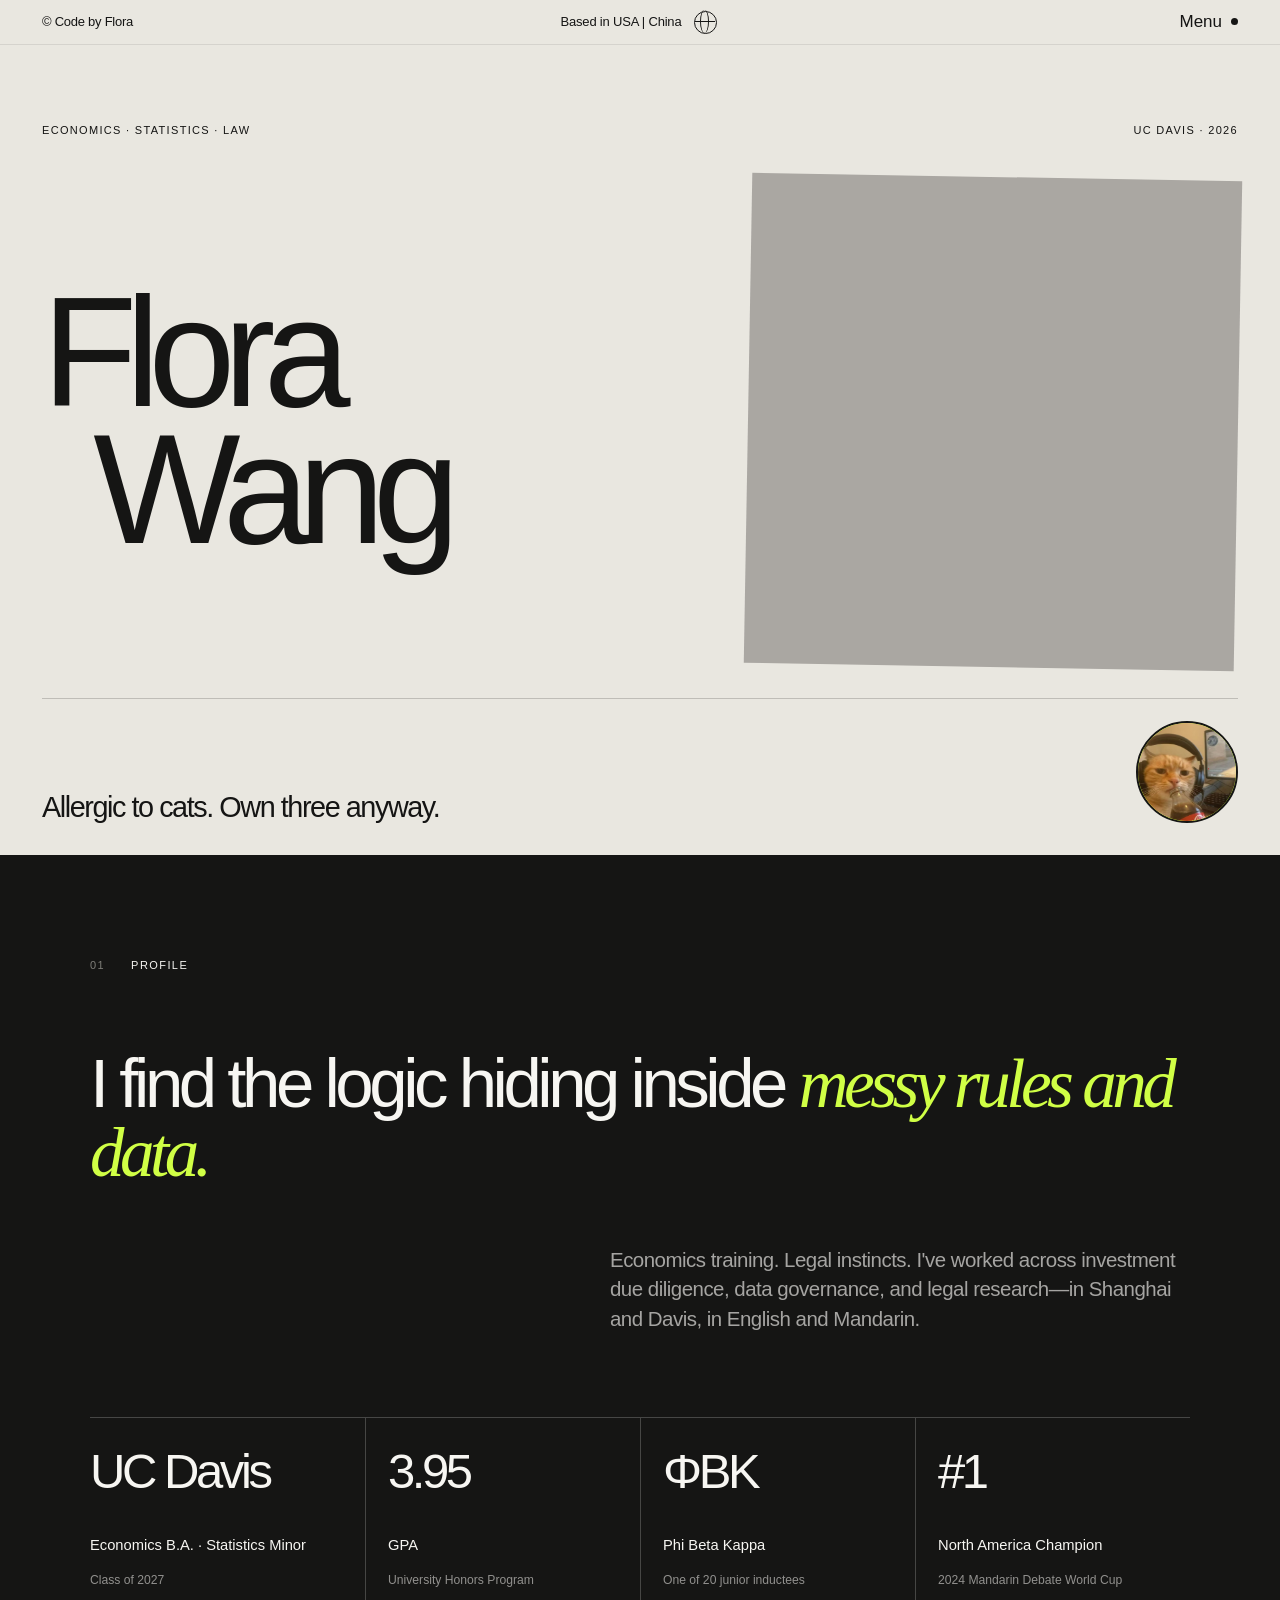
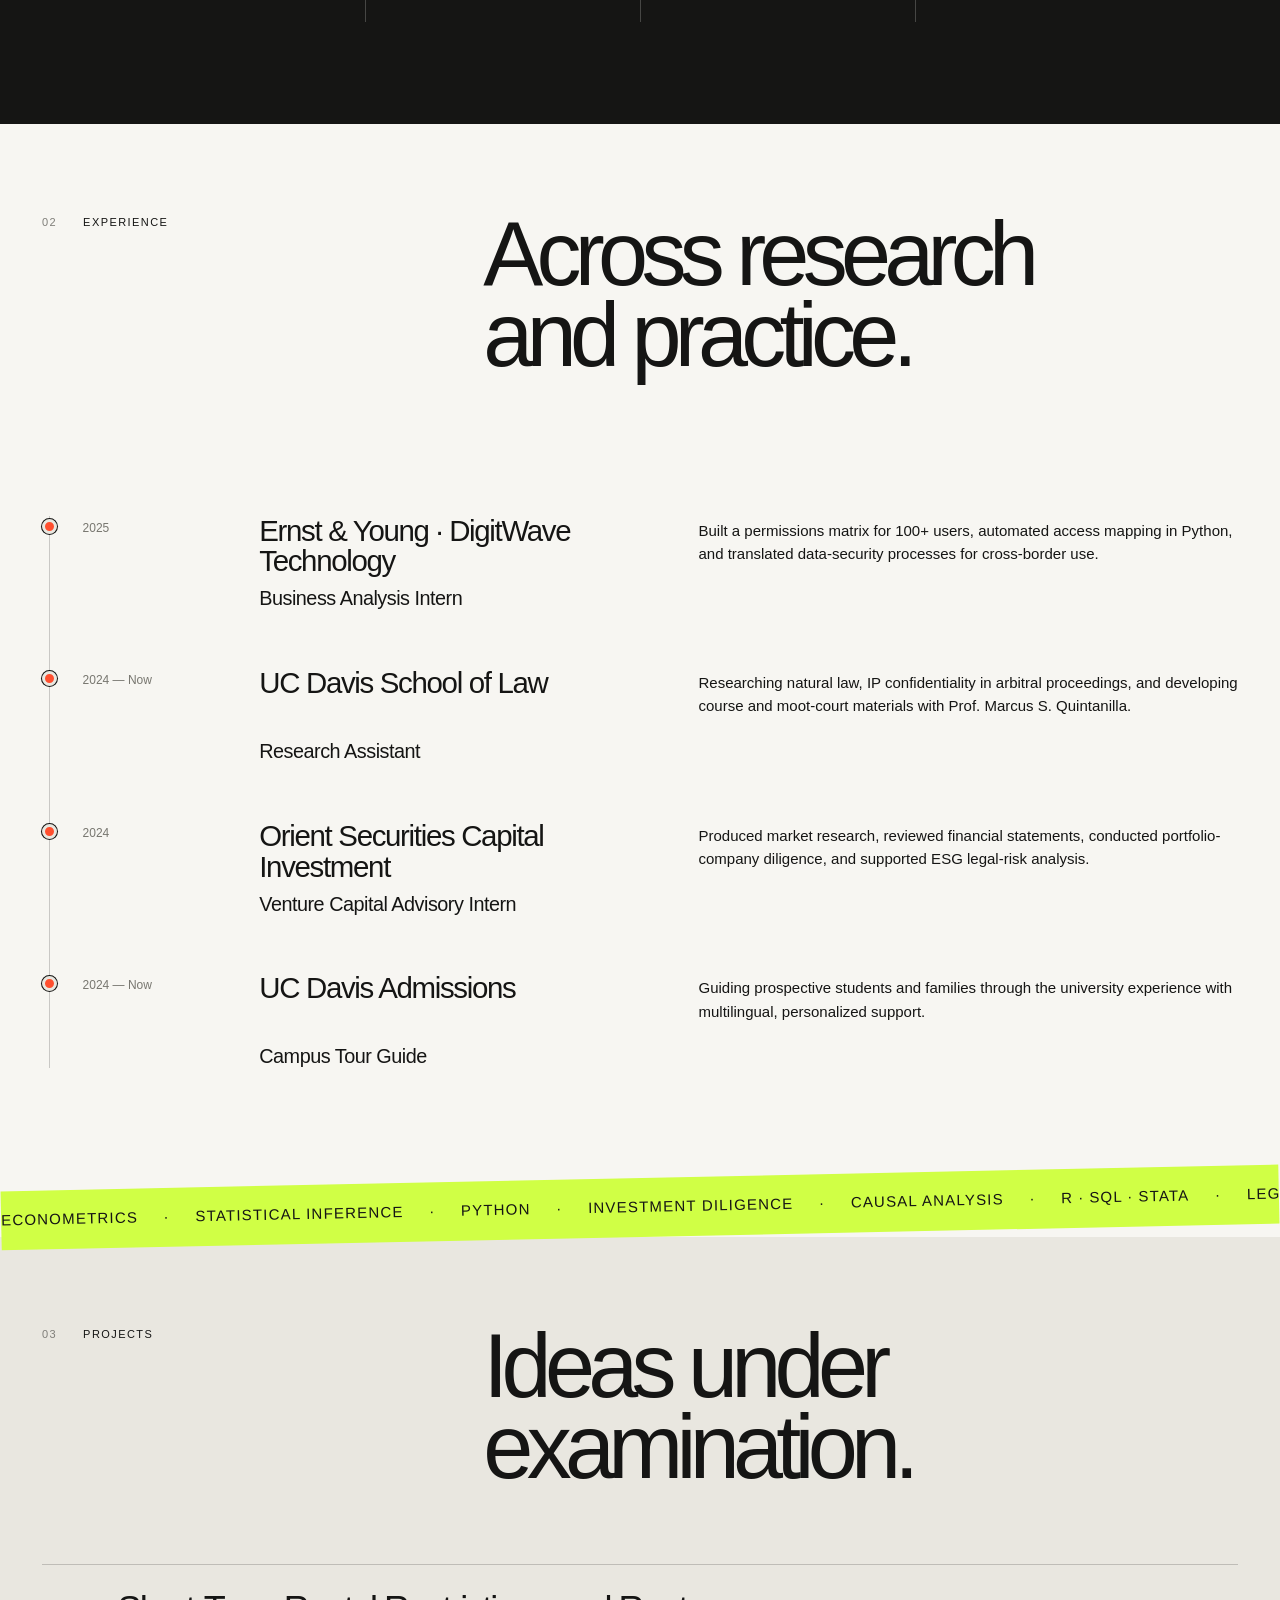
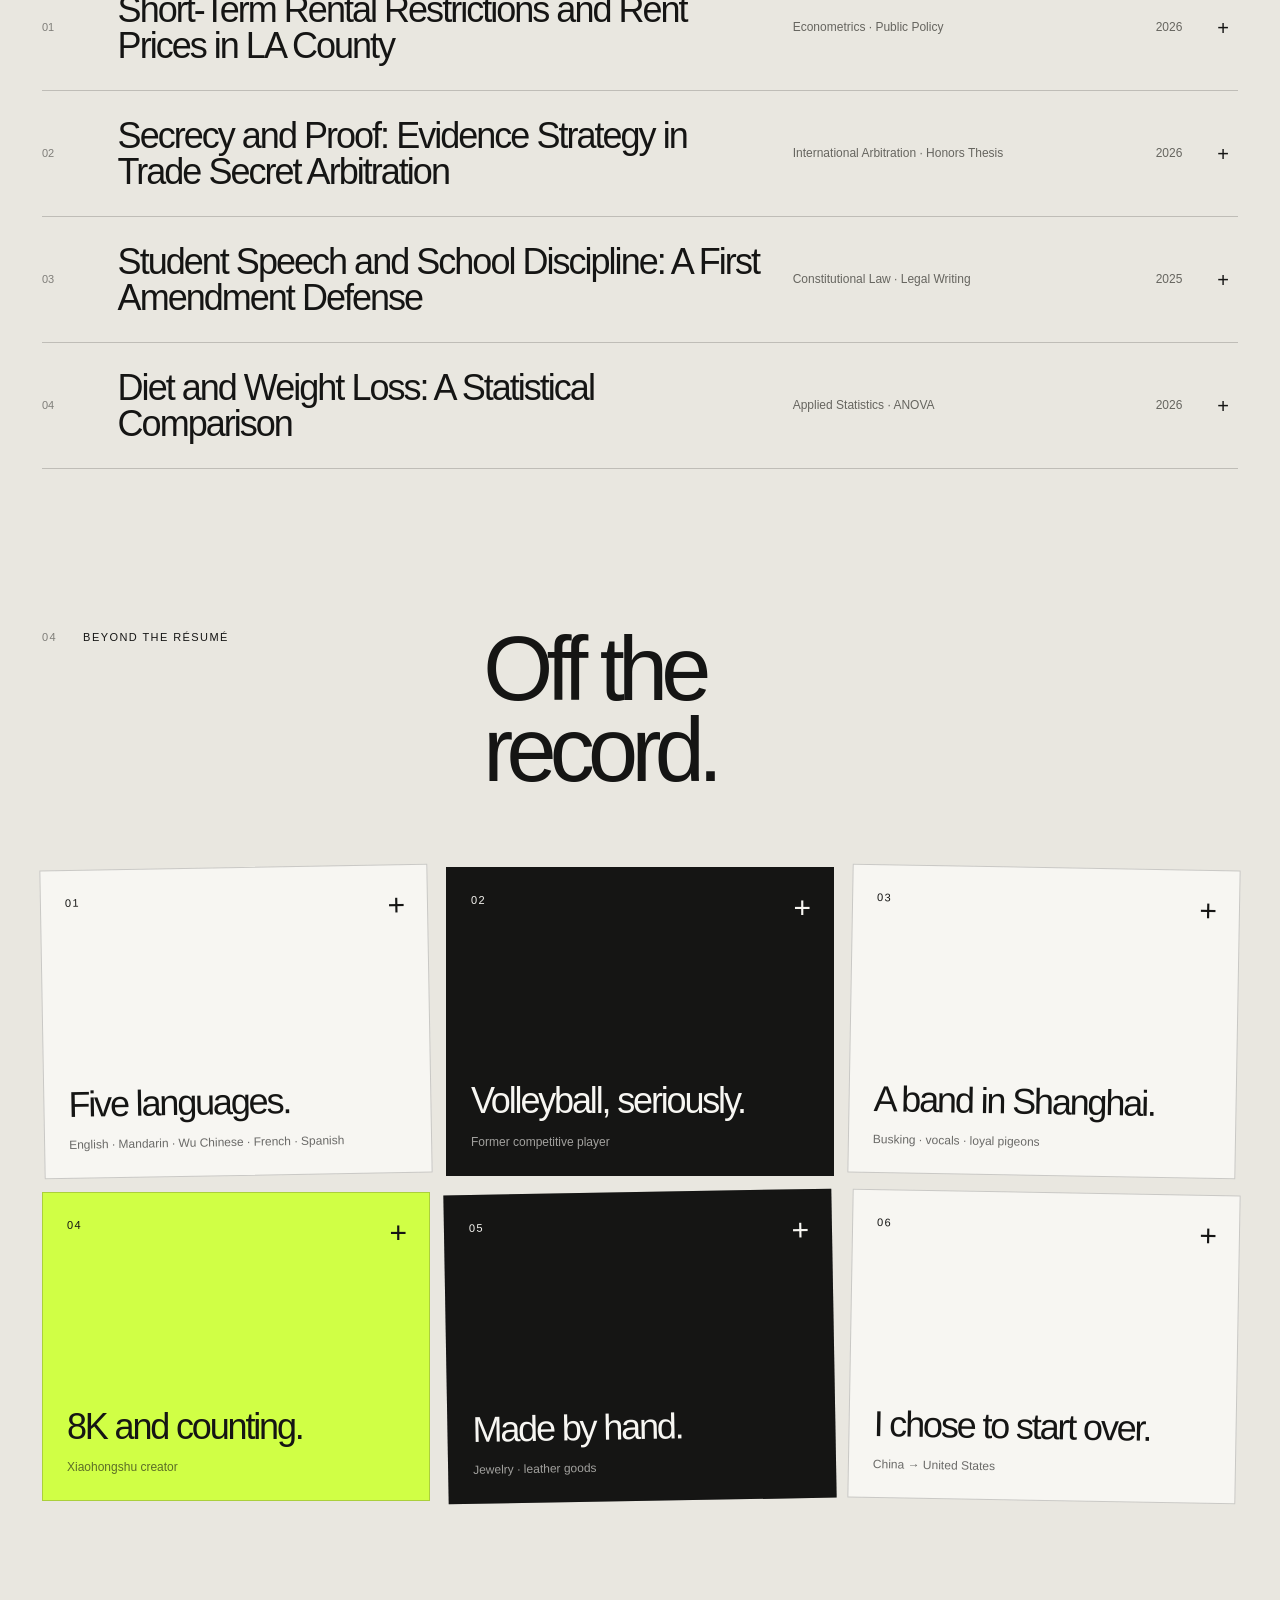
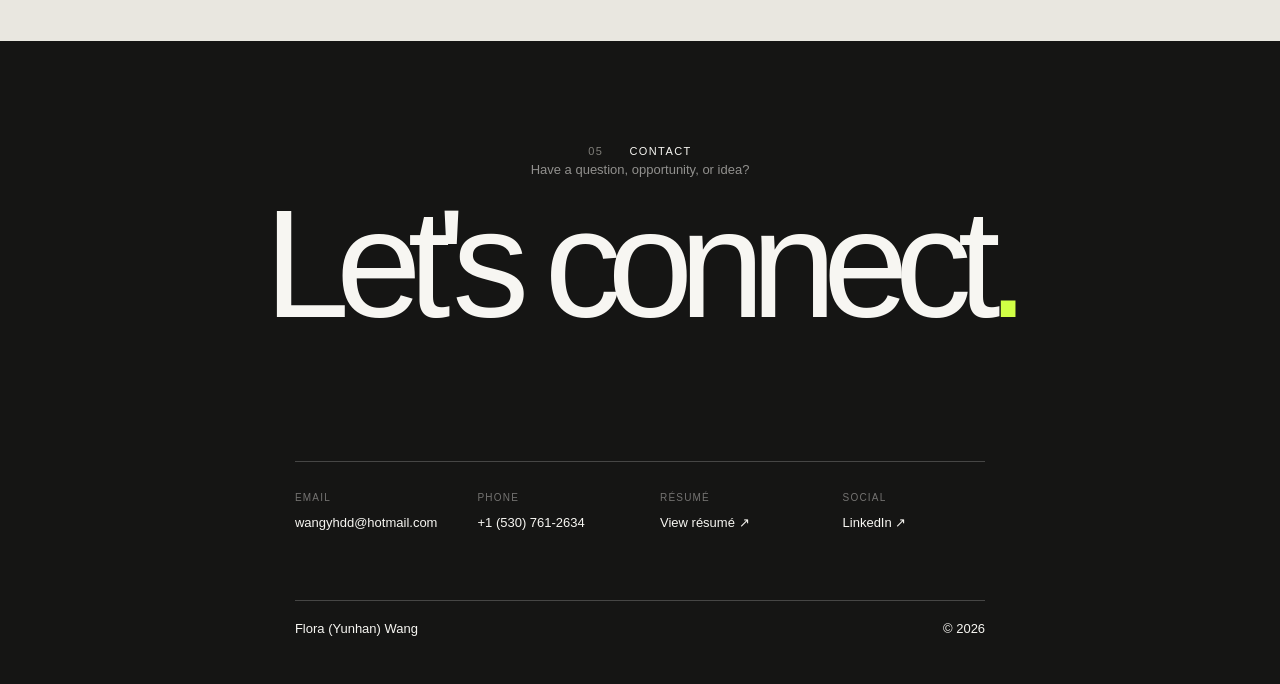
==== commit 3239673a: "Apply final responsive build" ====
--- a/index.html
+++ b/index.html
@@ -1 +1 @@
-<!DOCTYPE html><html lang="en"><head><meta charSet="utf-8"/><meta name="viewport" content="width=device-width, initial-scale=1"/><link rel="preload" as="image" href="/assets/coke-cat.jpg"/><link rel="stylesheet" href="/_next/static/chunks/0a2y76k0mr43z.css" data-precedence="next"/><link rel="preload" as="script" fetchPriority="low" href="/_next/static/chunks/0zuri1ifhhlok.js"/><script src="/_next/static/chunks/0mi2wjm8~9ju~.js" async=""></script><script src="/_next/static/chunks/01h.iy8i7-0vy.js" async=""></script><script src="/_next/static/chunks/turbopack-108mywpjsb1fv.js" async=""></script><script src="/_next/static/chunks/0x_ruk~6~fayx.js" async=""></script><script src="/_next/static/chunks/03nhfuja0_sh~.js" async=""></script><script src="/_next/static/chunks/04ohahp56i5bb.js" async=""></script><link rel="preload" href="/assets/flora-portrait.jpg" as="image"/><title>Flora Wang — Law, Finance &amp; Evidence</title><meta name="description" content="Flora Wang is a UC Davis economics and statistics student working across legal research, investment analysis, and data-driven decision-making."/><meta name="keywords" content="Flora Wang,Yunhan Wang,UC Davis,legal research,investment analysis,economics,statistics"/><meta property="og:title" content="Flora Wang — Law, Finance &amp; Evidence"/><meta property="og:description" content="Flora Wang is a UC Davis economics and statistics student working across legal research, investment analysis, and data-driven decision-making."/><meta property="og:image" content="https://flora-oikawa.github.io/og-v3.png"/><meta property="og:image:width" content="1734"/><meta property="og:image:height" content="908"/><meta property="og:image:alt" content="Flora Wang — Law, Finance &amp; Evidence"/><meta property="og:type" content="website"/><meta name="twitter:card" content="summary_large_image"/><meta name="twitter:title" content="Flora Wang — Law, Finance &amp; Evidence"/><meta name="twitter:description" content="Flora Wang is a UC Davis economics and statistics student working across legal research, investment analysis, and data-driven decision-making."/><meta name="twitter:image" content="https://flora-oikawa.github.io/og-v3.png"/><script src="/_next/static/chunks/03~yq9q893hmn.js" noModule=""></script></head><body><div hidden=""><!--$--><!--/$--></div><main><div class="cursor-orbit " style="transform:translate3d(0px, 0px, 0)" aria-hidden="true"></div><header class="site-header "><a class="brand-link" href="#top" aria-label="Flora Wang, home"><span>© Code by </span><span class="brand-swap" aria-hidden="true"><span>Flora</span><span>Flora Wang</span></span></a><div class="header-location" aria-label="Current location"><span class="location-copy"><strong>Based in USA | China</strong></span><span class="location-globe" aria-hidden="true"><span class="globe-mark"></span></span></div><button class="menu-button" type="button" aria-expanded="false" aria-controls="site-menu" aria-label="Open menu"><span>Menu</span><span class="menu-dot" aria-hidden="true"></span></button></header><div class="menu-overlay " id="site-menu" aria-hidden="true"><span class="menu-kicker">Navigation</span><nav aria-label="Primary navigation"><a href="#top"><span>00</span>Home</a><a href="#profile"><span>01</span>Profile</a><a href="#experience"><span>02</span>Experience</a><a href="#projects"><span>03</span>Projects</a><a href="#beyond"><span>04</span>Beyond</a><a href="#contact"><span>05</span>Contact</a></nav><div class="menu-social"><a href="https://www.linkedin.com/in/yunhan-wang-81345233a" target="_blank" rel="noreferrer">LinkedIn <span aria-hidden="true">↗</span></a><a href="mailto:wangyhdd@hotmail.com">Email <span aria-hidden="true">↗</span></a></div></div><section class="hero" id="top"><div class="hero-eyebrow"><span>Economics · Statistics · Law</span><span>UC Davis · 2026</span></div><div class="hero-title-wrap"><h1><span class="title-line">Flora</span><span class="title-line title-line-offset">Wang</span></h1><div class="hero-portrait"><picture><source media="(max-width: 700px)" srcSet="/assets/flora-portrait-mobile.jpg"/><img alt="Portrait of Flora Wang" decoding="async" data-nimg="fill" style="position:absolute;height:100%;width:100%;left:0;top:0;right:0;bottom:0;color:transparent" src="/assets/flora-portrait.jpg"/></picture></div></div><div class="hero-bottom"><p>Allergic to cats. Own three anyway.</p><a class="round-link" href="#profile" aria-label="Explore Flora Wang&#x27;s profile"><img class="cat-avatar-image" src="/assets/coke-cat.jpg" alt="Orange tabby cat wearing headphones and drinking from a bottle" width="104" height="104"/></a></div></section><section class="statement section-dark" id="profile"><div class="section-label"><span>01</span><span>Profile</span></div><div class="statement-copy"><p>I find the logic hiding inside<!-- --> <em>messy rules and data.</em></p><p class="statement-secondary">Economics training. Legal instincts. I&#x27;ve worked across investment due diligence, data governance, and legal research—in Shanghai and Davis, in English and Mandarin.</p></div><div class="profile-facts"><div><span class="fact-value fact-title">UC Davis</span><span class="fact-label fact-line-one">Economics B.A. · Statistics Minor</span><span class="fact-label fact-line-two">Class of 2027</span></div><div><span class="fact-value fact-title">3.95</span><span class="fact-label fact-line-one">GPA</span><span class="fact-label fact-line-two">University Honors Program</span></div><div><span class="fact-value fact-title" aria-label="Phi Beta Kappa">ΦΒΚ</span><span class="fact-label fact-line-one">Phi Beta Kappa</span><span class="fact-label fact-line-two">One of 20 junior inductees</span></div><div><span class="fact-value fact-title">#1</span><span class="fact-label fact-line-one">North America Champion</span><span class="fact-label fact-line-two">2024 Mandarin Debate World Cup</span></div></div></section><section class="experience-section section-light" id="experience"><div class="section-heading"><div class="section-label"><span>02</span><span>Experience</span></div><h2>Across research<br/>and practice.</h2></div><div class="experience-list"><article class="experience-item"><span class="timeline-marker" aria-hidden="true"></span><span class="experience-period">2025</span><div><h3>Ernst &amp; Young · DigitWave Technology</h3><p class="experience-role">Business Analysis Intern</p></div><p class="experience-detail">Built a permissions matrix for 100+ users, automated access mapping in Python, and translated data-security processes for cross-border use.</p></article><article class="experience-item"><span class="timeline-marker" aria-hidden="true"></span><span class="experience-period">2024 — Now</span><div><h3>UC Davis School of Law</h3><p class="experience-role">Research Assistant</p></div><p class="experience-detail">Researching natural law, IP confidentiality in arbitral proceedings, and developing course and moot-court materials with Prof. Marcus S. Quintanilla.</p></article><article class="experience-item"><span class="timeline-marker" aria-hidden="true"></span><span class="experience-period">2024</span><div><h3>Orient Securities Capital Investment</h3><p class="experience-role">Venture Capital Advisory Intern</p></div><p class="experience-detail">Produced market research, reviewed financial statements, conducted portfolio-company diligence, and supported ESG legal-risk analysis.</p></article><article class="experience-item"><span class="timeline-marker" aria-hidden="true"></span><span class="experience-period">2024 — Now</span><div><h3>UC Davis Admissions</h3><p class="experience-role">Campus Tour Guide</p></div><p class="experience-detail">Guiding prospective students and families through the university experience with multilingual, personalized support.</p></article></div><div class="skills-marquee" aria-label="Skills and capabilities"><div><span>Econometrics</span><i>·</i><span>Statistical inference</span><i>·</i><span>Python</span><i>·</i><span>Investment diligence</span><i>·</i><span>Causal analysis</span><i>·</i><span>R · SQL · Stata</span><i>·</i><span>Legal research</span></div></div></section><section class="work-section" id="projects"><div class="section-heading"><div class="section-label"><span>03</span><span>Projects</span></div><h2>Ideas under<br/>examination.</h2></div><div class="work-list"><article class="work-item"><details><summary><span class="work-number">01</span><span class="work-title">Short-Term Rental Restrictions and Rent Prices in LA County</span><span class="work-meta">Econometrics · Public Policy<small>2026</small></span><span class="work-toggle" aria-hidden="true">+</span></summary><div class="work-details"><p>Applied difference-in-differences with ZIP code and time fixed effects to estimate the impact of Home Sharing Ordinances on residential rents across 245 ZIP codes (2015–2025).</p><p class="work-outcome">Estimated a 2.2% rent reduction pre-COVID; the effect disappears post-COVID, consistent with pandemic-driven market disruption.</p></div></details></article><article class="work-item"><details><summary><span class="work-number">02</span><span class="work-title">Secrecy and Proof: Evidence Strategy in Trade Secret Arbitration</span><span class="work-meta">International Arbitration · Honors Thesis<small>2026</small></span><span class="work-toggle" aria-hidden="true">+</span></summary><div class="work-details"><p>Examined how the FAA, AAA Employment Rules, IBA Rules, and New York Convention interact to limit evidence access for trade secret claimants in international arbitration.</p><p class="work-outcome">Identified a structural evidentiary gap and proposed a four-part strategy framework for navigating it.</p><a href="/work/flora-wang-honors-thesis.pdf" target="_blank" rel="noreferrer">Read thesis<!-- --> <span aria-hidden="true">↗</span></a></div></details></article><article class="work-item"><details><summary><span class="work-number">03</span><span class="work-title">Student Speech and School Discipline: A First Amendment Defense</span><span class="work-meta">Constitutional Law · Legal Writing<small>2025</small></span><span class="work-toggle" aria-hidden="true">+</span></summary><div class="work-details"><p>Drafted a defense-side legal memorandum analyzing off-campus student speech, school discipline, and procedural due process under the First and Fourteenth Amendments.</p><p class="work-outcome">Synthesized five Supreme Court and circuit precedents into a structured argument for summary judgment.</p><a href="/work/flora-wang-legal-writing-sample.pdf" target="_blank" rel="noreferrer">Read writing sample<!-- --> <span aria-hidden="true">↗</span></a></div></details></article><article class="work-item"><details><summary><span class="work-number">04</span><span class="work-title">Diet and Weight Loss: A Statistical Comparison</span><span class="work-meta">Applied Statistics · ANOVA<small>2026</small></span><span class="work-toggle" aria-hidden="true">+</span></summary><div class="work-details"><p>Analyzed weight-loss outcomes across three diet programs using 76 participants, applying one-way ANOVA, Tukey post-hoc comparisons, and power analysis.</p><p class="work-outcome">Found statistically significant differences (p = 0.00339); identified the most effective program and quantified the performance gap.</p></div></details></article></div></section><section class="beyond-section" id="beyond"><div class="section-heading"><div class="section-label"><span>04</span><span>Beyond the résumé</span></div><h2>Off the<br/>record.</h2></div><div class="life-grid"><details class="life-card"><summary><span class="life-number">01</span><h3>Five languages.</h3><p class="life-meta">English · Mandarin · Wu Chinese · French · Spanish</p><span class="life-toggle" aria-hidden="true">+</span></summary><p class="life-detail">Fluently in three, convincingly in two, embarrassingly in none of them when I’m tired.</p></details><details class="life-card"><summary><span class="life-number">02</span><h3>Volleyball, seriously.</h3><p class="life-meta">Former competitive player</p><span class="life-toggle" aria-hidden="true">+</span></summary><p class="life-detail">Not recreationally. Like, seriously. My knees have opinions about this.</p></details><details class="life-card"><summary><span class="life-number">03</span><h3>A band in Shanghai.</h3><p class="life-meta">Busking · vocals · loyal pigeons</p><span class="life-toggle" aria-hidden="true">+</span></summary><p class="life-detail">We were actually pretty good. The pigeons were our most loyal audience.</p></details><details class="life-card"><summary><span class="life-number">04</span><h3>8K and counting.</h3><p class="life-meta">Xiaohongshu creator</p><span class="life-toggle" aria-hidden="true">+</span></summary><p class="life-detail">I write about college applications, music, and whatever is on my mind. Somehow, people read it.</p></details><details class="life-card"><summary><span class="life-number">05</span><h3>Made by hand.</h3><p class="life-meta">Jewelry · leather goods</p><span class="life-toggle" aria-hidden="true">+</span></summary><p class="life-detail">Rings, bags, and straps—mostly gifts. Sometimes I keep the good ones.</p></details><details class="life-card"><summary><span class="life-number">06</span><h3>I chose to start over.</h3><p class="life-meta">China → United States</p><span class="life-toggle" aria-hidden="true">+</span></summary><p class="life-detail">I left law school in China to begin again in the U.S. Best chaotic decision I’ve ever made.</p></details></div></section><section class="contact-section section-dark" id="contact"><div class="section-label"><span>05</span><span>Contact</span></div><p class="contact-kicker">Have a question, opportunity, or idea?</p><h2 class="contact-title">Let&#x27;s connect<span>.</span></h2><div class="contact-bottom" id="contact-details"><div><span class="contact-label">Email</span><a href="mailto:wangyhdd@hotmail.com">wangyhdd@hotmail.com</a></div><div><span class="contact-label">Phone</span><a href="tel:+15307612634">+1 (530) 761-2634</a></div><div><span class="contact-label">Résumé</span><a href="/work/flora-wang-resume.pdf" target="_blank" rel="noreferrer">View résumé <span aria-hidden="true">↗</span></a></div><div><span class="contact-label">Social</span><a href="https://www.linkedin.com/in/yunhan-wang-81345233a" target="_blank" rel="noreferrer">LinkedIn <span aria-hidden="true">↗</span></a></div><div class="contact-signoff"><span>Flora (Yunhan) Wang</span><span>© <!-- -->2026</span></div></div></section></main><!--$--><!--/$--><script src="/_next/static/chunks/0zuri1ifhhlok.js" id="_R_" async=""></script><script>(self.__next_f=self.__next_f||[]).push([0])</script><script>self.__next_f.push([1,"1:\"$Sreact.fragment\"\n2:I[28270,[\"/_next/static/chunks/0x_ruk~6~fayx.js\",\"/_next/static/chunks/03nhfuja0_sh~.js\"],\"default\"]\n3:I[7640,[\"/_next/static/chunks/0x_ruk~6~fayx.js\",\"/_next/static/chunks/03nhfuja0_sh~.js\"],\"default\"]\n4:I[22789,[\"/_next/static/chunks/0x_ruk~6~fayx.js\",\"/_next/static/chunks/03nhfuja0_sh~.js\"],\"ClientPageRoot\"]\n5:I[31713,[\"/_next/static/chunks/0x_ruk~6~fayx.js\",\"/_next/static/chunks/03nhfuja0_sh~.js\",\"/_next/static/chunks/04ohahp56i5bb.js\"],\"default\"]\n8:I[84080,[\"/_next/static/chunks/0x_ruk~6~fayx.js\",\"/_next/static/chunks/03nhfuja0_sh~.js\"],\"OutletBoundary\"]\n9:\"$Sreact.suspense\"\nb:I[84080,[\"/_next/static/chunks/0x_ruk~6~fayx.js\",\"/_next/static/chunks/03nhfuja0_sh~.js\"],\"ViewportBoundary\"]\nd:I[84080,[\"/_next/static/chunks/0x_ruk~6~fayx.js\",\"/_next/static/chunks/03nhfuja0_sh~.js\"],\"MetadataBoundary\"]\nf:I[48574,[\"/_next/static/chunks/0x_ruk~6~fayx.js\",\"/_next/static/chunks/03nhfuja0_sh~.js\"],\"default\",1]\n:HL[\"/_next/static/chunks/0a2y76k0mr43z.css\",\"style\"]\n"])</script><script>self.__next_f.push([1,"0:{\"P\":null,\"c\":[\"\",\"\"],\"q\":\"\",\"i\":false,\"f\":[[[\"\",{\"children\":[\"__PAGE__\",{}]},\"$undefined\",\"$undefined\",16],[[\"$\",\"$1\",\"c\",{\"children\":[[[\"$\",\"link\",\"0\",{\"rel\":\"stylesheet\",\"href\":\"/_next/static/chunks/0a2y76k0mr43z.css\",\"precedence\":\"next\",\"crossOrigin\":\"$undefined\",\"nonce\":\"$undefined\"}],[\"$\",\"script\",\"script-0\",{\"src\":\"/_next/static/chunks/0x_ruk~6~fayx.js\",\"async\":true,\"nonce\":\"$undefined\"}],[\"$\",\"script\",\"script-1\",{\"src\":\"/_next/static/chunks/03nhfuja0_sh~.js\",\"async\":true,\"nonce\":\"$undefined\"}]],[\"$\",\"html\",null,{\"lang\":\"en\",\"children\":[\"$\",\"body\",null,{\"children\":[\"$\",\"$L2\",null,{\"parallelRouterKey\":\"children\",\"error\":\"$undefined\",\"errorStyles\":\"$undefined\",\"errorScripts\":\"$undefined\",\"template\":[\"$\",\"$L3\",null,{}],\"templateStyles\":\"$undefined\",\"templateScripts\":\"$undefined\",\"notFound\":[[[\"$\",\"title\",null,{\"children\":\"404: This page could not be found.\"}],[\"$\",\"div\",null,{\"style\":{\"fontFamily\":\"system-ui,\\\"Segoe UI\\\",Roboto,Helvetica,Arial,sans-serif,\\\"Apple Color Emoji\\\",\\\"Segoe UI Emoji\\\"\",\"height\":\"100vh\",\"textAlign\":\"center\",\"display\":\"flex\",\"flexDirection\":\"column\",\"alignItems\":\"center\",\"justifyContent\":\"center\"},\"children\":[\"$\",\"div\",null,{\"children\":[[\"$\",\"style\",null,{\"dangerouslySetInnerHTML\":{\"__html\":\"body{color:#000;background:#fff;margin:0}.next-error-h1{border-right:1px solid rgba(0,0,0,.3)}@media (prefers-color-scheme:dark){body{color:#fff;background:#000}.next-error-h1{border-right:1px solid rgba(255,255,255,.3)}}\"}}],[\"$\",\"h1\",null,{\"className\":\"next-error-h1\",\"style\":{\"display\":\"inline-block\",\"margin\":\"0 20px 0 0\",\"padding\":\"0 23px 0 0\",\"fontSize\":24,\"fontWeight\":500,\"verticalAlign\":\"top\",\"lineHeight\":\"49px\"},\"children\":404}],[\"$\",\"div\",null,{\"style\":{\"display\":\"inline-block\"},\"children\":[\"$\",\"h2\",null,{\"style\":{\"fontSize\":14,\"fontWeight\":400,\"lineHeight\":\"49px\",\"margin\":0},\"children\":\"This page could not be found.\"}]}]]}]}]],[]],\"forbidden\":\"$undefined\",\"unauthorized\":\"$undefined\"}]}]}]]}],{\"children\":[[\"$\",\"$1\",\"c\",{\"children\":[[\"$\",\"$L4\",null,{\"Component\":\"$5\",\"serverProvidedParams\":{\"searchParams\":{},\"params\":{},\"promises\":[\"$@6\",\"$@7\"]}}],[[\"$\",\"script\",\"script-0\",{\"src\":\"/_next/static/chunks/04ohahp56i5bb.js\",\"async\":true,\"nonce\":\"$undefined\"}]],[\"$\",\"$L8\",null,{\"children\":[\"$\",\"$9\",null,{\"name\":\"Next.MetadataOutlet\",\"children\":\"$@a\"}]}]]}],{},null,false,null]},null,false,null],[\"$\",\"$1\",\"h\",{\"children\":[null,[\"$\",\"$Lb\",null,{\"children\":\"$Lc\"}],[\"$\",\"div\",null,{\"hidden\":true,\"children\":[\"$\",\"$Ld\",null,{\"children\":[\"$\",\"$9\",null,{\"name\":\"Next.Metadata\",\"children\":\"$Le\"}]}]}],null]}],false]],\"m\":\"$undefined\",\"G\":[\"$f\",[[\"$\",\"link\",\"0\",{\"rel\":\"stylesheet\",\"href\":\"/_next/static/chunks/0a2y76k0mr43z.css\",\"precedence\":\"next\",\"crossOrigin\":\"$undefined\",\"nonce\":\"$undefined\"}]]],\"S\":true,\"h\":null,\"s\":\"$undefined\",\"l\":\"$undefined\",\"p\":\"$undefined\",\"d\":\"$undefined\",\"b\":\"4duj-uNOyE8_ZZQPi09ge\"}\n"])</script><script>self.__next_f.push([1,"6:{}\n7:\"$0:f:0:1:1:children:0:props:children:0:props:serverProvidedParams:params\"\n"])</script><script>self.__next_f.push([1,"c:[[\"$\",\"meta\",\"0\",{\"charSet\":\"utf-8\"}],[\"$\",\"meta\",\"1\",{\"name\":\"viewport\",\"content\":\"width=device-width, initial-scale=1\"}]]\n"])</script><script>self.__next_f.push([1,"a:null\n"])</script><script>self.__next_f.push([1,"e:[[\"$\",\"title\",\"0\",{\"children\":\"Flora Wang — Law, Finance \u0026 Evidence\"}],[\"$\",\"meta\",\"1\",{\"name\":\"description\",\"content\":\"Flora Wang is a UC Davis economics and statistics student working across legal research, investment analysis, and data-driven decision-making.\"}],[\"$\",\"meta\",\"2\",{\"name\":\"keywords\",\"content\":\"Flora Wang,Yunhan Wang,UC Davis,legal research,investment analysis,economics,statistics\"}],[\"$\",\"meta\",\"3\",{\"property\":\"og:title\",\"content\":\"Flora Wang — Law, Finance \u0026 Evidence\"}],[\"$\",\"meta\",\"4\",{\"property\":\"og:description\",\"content\":\"Flora Wang is a UC Davis economics and statistics student working across legal research, investment analysis, and data-driven decision-making.\"}],[\"$\",\"meta\",\"5\",{\"property\":\"og:image\",\"content\":\"https://flora-oikawa.github.io/og-v3.png\"}],[\"$\",\"meta\",\"6\",{\"property\":\"og:image:width\",\"content\":\"1734\"}],[\"$\",\"meta\",\"7\",{\"property\":\"og:image:height\",\"content\":\"908\"}],[\"$\",\"meta\",\"8\",{\"property\":\"og:image:alt\",\"content\":\"Flora Wang — Law, Finance \u0026 Evidence\"}],[\"$\",\"meta\",\"9\",{\"property\":\"og:type\",\"content\":\"website\"}],[\"$\",\"meta\",\"10\",{\"name\":\"twitter:card\",\"content\":\"summary_large_image\"}],[\"$\",\"meta\",\"11\",{\"name\":\"twitter:title\",\"content\":\"Flora Wang — Law, Finance \u0026 Evidence\"}],[\"$\",\"meta\",\"12\",{\"name\":\"twitter:description\",\"content\":\"Flora Wang is a UC Davis economics and statistics student working across legal research, investment analysis, and data-driven decision-making.\"}],[\"$\",\"meta\",\"13\",{\"name\":\"twitter:image\",\"content\":\"https://flora-oikawa.github.io/og-v3.png\"}]]\n"])</script></body></html>+<!DOCTYPE html><html lang="en"><head><meta charSet="utf-8"/><meta name="viewport" content="width=device-width, initial-scale=1"/><link rel="preload" as="image" href="/assets/coke-cat.jpg"/><link rel="stylesheet" href="/_next/static/chunks/0uehotssu97ni.css" data-precedence="next"/><link rel="preload" as="script" fetchPriority="low" href="/_next/static/chunks/0zuri1ifhhlok.js"/><script src="/_next/static/chunks/0mi2wjm8~9ju~.js" async=""></script><script src="/_next/static/chunks/01h.iy8i7-0vy.js" async=""></script><script src="/_next/static/chunks/turbopack-108mywpjsb1fv.js" async=""></script><script src="/_next/static/chunks/0x_ruk~6~fayx.js" async=""></script><script src="/_next/static/chunks/03nhfuja0_sh~.js" async=""></script><script src="/_next/static/chunks/04ohahp56i5bb.js" async=""></script><link rel="preload" href="/assets/flora-portrait.jpg" as="image"/><title>Flora Wang — Law, Finance &amp; Evidence</title><meta name="description" content="Flora Wang is a UC Davis economics and statistics student working across legal research, investment analysis, and data-driven decision-making."/><meta name="keywords" content="Flora Wang,Yunhan Wang,UC Davis,legal research,investment analysis,economics,statistics"/><meta property="og:title" content="Flora Wang — Law, Finance &amp; Evidence"/><meta property="og:description" content="Flora Wang is a UC Davis economics and statistics student working across legal research, investment analysis, and data-driven decision-making."/><meta property="og:image" content="https://flora-oikawa.github.io/og-v3.png"/><meta property="og:image:width" content="1734"/><meta property="og:image:height" content="908"/><meta property="og:image:alt" content="Flora Wang — Law, Finance &amp; Evidence"/><meta property="og:type" content="website"/><meta name="twitter:card" content="summary_large_image"/><meta name="twitter:title" content="Flora Wang — Law, Finance &amp; Evidence"/><meta name="twitter:description" content="Flora Wang is a UC Davis economics and statistics student working across legal research, investment analysis, and data-driven decision-making."/><meta name="twitter:image" content="https://flora-oikawa.github.io/og-v3.png"/><script src="/_next/static/chunks/03~yq9q893hmn.js" noModule=""></script></head><body><div hidden=""><!--$--><!--/$--></div><main><div class="cursor-orbit " style="transform:translate3d(0px, 0px, 0)" aria-hidden="true"></div><header class="site-header "><a class="brand-link" href="#top" aria-label="Flora Wang, home"><span>© Code by </span><span class="brand-swap" aria-hidden="true"><span>Flora</span><span>Flora Wang</span></span></a><div class="header-location" aria-label="Current location"><span class="location-copy"><strong>Based in USA | China</strong></span><span class="location-globe" aria-hidden="true"><span class="globe-mark"></span></span></div><button class="menu-button" type="button" aria-expanded="false" aria-controls="site-menu" aria-label="Open menu"><span>Menu</span><span class="menu-dot" aria-hidden="true"></span></button></header><div class="menu-overlay " id="site-menu" aria-hidden="true"><span class="menu-kicker">Navigation</span><nav aria-label="Primary navigation"><a href="#top"><span>00</span>Home</a><a href="#profile"><span>01</span>Profile</a><a href="#experience"><span>02</span>Experience</a><a href="#projects"><span>03</span>Projects</a><a href="#beyond"><span>04</span>Beyond</a><a href="#contact"><span>05</span>Contact</a></nav><div class="menu-social"><a href="https://www.linkedin.com/in/yunhan-wang-81345233a" target="_blank" rel="noreferrer">LinkedIn <span aria-hidden="true">↗</span></a><a href="mailto:wangyhdd@hotmail.com">Email <span aria-hidden="true">↗</span></a></div></div><section class="hero" id="top"><div class="hero-eyebrow"><span>Economics · Statistics · Law</span><span>UC Davis · 2026</span></div><div class="hero-title-wrap"><h1><span class="title-line">Flora</span><span class="title-line title-line-offset">Wang</span></h1><div class="hero-portrait"><picture><source media="(max-width: 700px)" srcSet="/assets/flora-portrait-mobile.jpg"/><img alt="Portrait of Flora Wang" decoding="async" data-nimg="fill" style="position:absolute;height:100%;width:100%;left:0;top:0;right:0;bottom:0;color:transparent" src="/assets/flora-portrait.jpg"/></picture></div></div><div class="hero-bottom"><p>Allergic to cats. Own three anyway.</p><a class="round-link" href="#profile" aria-label="Explore Flora Wang&#x27;s profile"><img class="cat-avatar-image" src="/assets/coke-cat.jpg" alt="Orange tabby cat wearing headphones and drinking from a bottle" width="104" height="104"/></a></div></section><section class="statement section-dark" id="profile"><div class="section-label"><span>01</span><span>Profile</span></div><div class="statement-copy"><p>I find the logic hiding inside<!-- --> <em>messy rules and data.</em></p><p class="statement-secondary">Economics training. Legal instincts. I&#x27;ve worked across investment due diligence, data governance, and legal research—in Shanghai and Davis, in English and Mandarin.</p></div><div class="profile-facts"><div><span class="fact-value fact-title">UC Davis</span><span class="fact-label fact-line-one">Economics B.A. · Statistics Minor</span><span class="fact-label fact-line-two">Class of 2027</span></div><div><span class="fact-value fact-title">3.95</span><span class="fact-label fact-line-one">GPA</span><span class="fact-label fact-line-two">University Honors Program</span></div><div><span class="fact-value fact-title" aria-label="Phi Beta Kappa">ΦΒΚ</span><span class="fact-label fact-line-one">Phi Beta Kappa</span><span class="fact-label fact-line-two">One of 20 junior inductees</span></div><div><span class="fact-value fact-title">#1</span><span class="fact-label fact-line-one">North America Champion</span><span class="fact-label fact-line-two">2024 Mandarin Debate World Cup</span></div></div></section><section class="experience-section section-light" id="experience"><div class="section-heading"><div class="section-label"><span>02</span><span>Experience</span></div><h2>Across research<br/>and practice.</h2></div><div class="experience-list"><article class="experience-item"><span class="timeline-marker" aria-hidden="true"></span><span class="experience-period">2025</span><div><h3>Ernst &amp; Young · DigitWave Technology</h3><p class="experience-role">Business Analysis Intern</p></div><p class="experience-detail">Built a permissions matrix for 100+ users, automated access mapping in Python, and translated data-security processes for cross-border use.</p></article><article class="experience-item"><span class="timeline-marker" aria-hidden="true"></span><span class="experience-period">2024 — Now</span><div><h3>UC Davis School of Law</h3><p class="experience-role">Research Assistant</p></div><p class="experience-detail">Researching natural law, IP confidentiality in arbitral proceedings, and developing course and moot-court materials with Prof. Marcus S. Quintanilla.</p></article><article class="experience-item"><span class="timeline-marker" aria-hidden="true"></span><span class="experience-period">2024</span><div><h3>Orient Securities Capital Investment</h3><p class="experience-role">Venture Capital Advisory Intern</p></div><p class="experience-detail">Produced market research, reviewed financial statements, conducted portfolio-company diligence, and supported ESG legal-risk analysis.</p></article><article class="experience-item"><span class="timeline-marker" aria-hidden="true"></span><span class="experience-period">2024 — Now</span><div><h3>UC Davis Admissions</h3><p class="experience-role">Campus Tour Guide</p></div><p class="experience-detail">Guiding prospective students and families through the university experience with multilingual, personalized support.</p></article></div><div class="skills-marquee" aria-label="Skills and capabilities"><div><span>Econometrics</span><i>·</i><span>Statistical inference</span><i>·</i><span>Python</span><i>·</i><span>Investment diligence</span><i>·</i><span>Causal analysis</span><i>·</i><span>R · SQL · Stata</span><i>·</i><span>Legal research</span></div></div></section><section class="work-section" id="projects"><div class="section-heading"><div class="section-label"><span>03</span><span>Projects</span></div><h2>Ideas under<br/>examination.</h2></div><div class="work-list"><article class="work-item"><details><summary><span class="work-number">01</span><span class="work-title">Short-Term Rental Restrictions and Rent Prices in LA County</span><span class="work-meta">Econometrics · Public Policy<small>2026</small></span><span class="work-toggle" aria-hidden="true">+</span></summary><div class="work-details"><p>Applied difference-in-differences with ZIP code and time fixed effects to estimate the impact of Home Sharing Ordinances on residential rents across 245 ZIP codes (2015–2025).</p><p class="work-outcome">Estimated a 2.2% rent reduction pre-COVID; the effect disappears post-COVID, consistent with pandemic-driven market disruption.</p></div></details></article><article class="work-item"><details><summary><span class="work-number">02</span><span class="work-title">Secrecy and Proof: Evidence Strategy in Trade Secret Arbitration</span><span class="work-meta">International Arbitration · Honors Thesis<small>2026</small></span><span class="work-toggle" aria-hidden="true">+</span></summary><div class="work-details"><p>Examined how the FAA, AAA Employment Rules, IBA Rules, and New York Convention interact to limit evidence access for trade secret claimants in international arbitration.</p><p class="work-outcome">Identified a structural evidentiary gap and proposed a four-part strategy framework for navigating it.</p><a href="/work/flora-wang-honors-thesis.pdf" target="_blank" rel="noreferrer">Read thesis<!-- --> <span aria-hidden="true">↗</span></a></div></details></article><article class="work-item"><details><summary><span class="work-number">03</span><span class="work-title">Student Speech and School Discipline: A First Amendment Defense</span><span class="work-meta">Constitutional Law · Legal Writing<small>2025</small></span><span class="work-toggle" aria-hidden="true">+</span></summary><div class="work-details"><p>Drafted a defense-side legal memorandum analyzing off-campus student speech, school discipline, and procedural due process under the First and Fourteenth Amendments.</p><p class="work-outcome">Synthesized five Supreme Court and circuit precedents into a structured argument for summary judgment.</p><a href="/work/flora-wang-legal-writing-sample.pdf" target="_blank" rel="noreferrer">Read writing sample<!-- --> <span aria-hidden="true">↗</span></a></div></details></article><article class="work-item"><details><summary><span class="work-number">04</span><span class="work-title">Diet and Weight Loss: A Statistical Comparison</span><span class="work-meta">Applied Statistics · ANOVA<small>2026</small></span><span class="work-toggle" aria-hidden="true">+</span></summary><div class="work-details"><p>Analyzed weight-loss outcomes across three diet programs using 76 participants, applying one-way ANOVA, Tukey post-hoc comparisons, and power analysis.</p><p class="work-outcome">Found statistically significant differences (p = 0.00339); identified the most effective program and quantified the performance gap.</p></div></details></article></div></section><section class="beyond-section" id="beyond"><div class="section-heading"><div class="section-label"><span>04</span><span>Beyond the résumé</span></div><h2>Off the<br/>record.</h2></div><div class="life-grid"><details class="life-card"><summary><span class="life-number">01</span><h3>Five languages.</h3><p class="life-meta">English · Mandarin · Wu Chinese · French · Spanish</p><span class="life-toggle" aria-hidden="true">+</span></summary><p class="life-detail">Fluently in three, convincingly in two, embarrassingly in none of them when I’m tired.</p></details><details class="life-card"><summary><span class="life-number">02</span><h3>Volleyball, seriously.</h3><p class="life-meta">Former competitive player</p><span class="life-toggle" aria-hidden="true">+</span></summary><p class="life-detail">Not recreationally. Like, seriously. My knees have opinions about this.</p></details><details class="life-card"><summary><span class="life-number">03</span><h3>A band in Shanghai.</h3><p class="life-meta">Busking · vocals · loyal pigeons</p><span class="life-toggle" aria-hidden="true">+</span></summary><p class="life-detail">We were actually pretty good. The pigeons were our most loyal audience.</p></details><details class="life-card"><summary><span class="life-number">04</span><h3>8K and counting.</h3><p class="life-meta">Xiaohongshu creator</p><span class="life-toggle" aria-hidden="true">+</span></summary><p class="life-detail">I write about college applications, music, and whatever is on my mind. Somehow, people read it.</p></details><details class="life-card"><summary><span class="life-number">05</span><h3>Made by hand.</h3><p class="life-meta">Jewelry · leather goods</p><span class="life-toggle" aria-hidden="true">+</span></summary><p class="life-detail">Rings, bags, and straps—mostly gifts. Sometimes I keep the good ones.</p></details><details class="life-card"><summary><span class="life-number">06</span><h3>I chose to start over.</h3><p class="life-meta">China → United States</p><span class="life-toggle" aria-hidden="true">+</span></summary><p class="life-detail">I left law school in China to begin again in the U.S. Best chaotic decision I’ve ever made.</p></details></div></section><section class="contact-section section-dark" id="contact"><div class="section-label"><span>05</span><span>Contact</span></div><p class="contact-kicker">Have a question, opportunity, or idea?</p><h2 class="contact-title">Let&#x27;s connect<span>.</span></h2><div class="contact-bottom" id="contact-details"><div><span class="contact-label">Email</span><a href="mailto:wangyhdd@hotmail.com">wangyhdd@hotmail.com</a></div><div><span class="contact-label">Phone</span><a href="tel:+15307612634">+1 (530) 761-2634</a></div><div><span class="contact-label">Résumé</span><a href="/work/flora-wang-resume.pdf" target="_blank" rel="noreferrer">View résumé <span aria-hidden="true">↗</span></a></div><div><span class="contact-label">Social</span><a href="https://www.linkedin.com/in/yunhan-wang-81345233a" target="_blank" rel="noreferrer">LinkedIn <span aria-hidden="true">↗</span></a></div><div class="contact-signoff"><span>Flora (Yunhan) Wang</span><span>© <!-- -->2026</span></div></div></section></main><!--$--><!--/$--><script src="/_next/static/chunks/0zuri1ifhhlok.js" id="_R_" async=""></script><script>(self.__next_f=self.__next_f||[]).push([0])</script><script>self.__next_f.push([1,"1:\"$Sreact.fragment\"\n2:I[28270,[\"/_next/static/chunks/0x_ruk~6~fayx.js\",\"/_next/static/chunks/03nhfuja0_sh~.js\"],\"default\"]\n3:I[7640,[\"/_next/static/chunks/0x_ruk~6~fayx.js\",\"/_next/static/chunks/03nhfuja0_sh~.js\"],\"default\"]\n4:I[22789,[\"/_next/static/chunks/0x_ruk~6~fayx.js\",\"/_next/static/chunks/03nhfuja0_sh~.js\"],\"ClientPageRoot\"]\n5:I[31713,[\"/_next/static/chunks/0x_ruk~6~fayx.js\",\"/_next/static/chunks/03nhfuja0_sh~.js\",\"/_next/static/chunks/04ohahp56i5bb.js\"],\"default\"]\n8:I[84080,[\"/_next/static/chunks/0x_ruk~6~fayx.js\",\"/_next/static/chunks/03nhfuja0_sh~.js\"],\"OutletBoundary\"]\n9:\"$Sreact.suspense\"\nb:I[84080,[\"/_next/static/chunks/0x_ruk~6~fayx.js\",\"/_next/static/chunks/03nhfuja0_sh~.js\"],\"ViewportBoundary\"]\nd:I[84080,[\"/_next/static/chunks/0x_ruk~6~fayx.js\",\"/_next/static/chunks/03nhfuja0_sh~.js\"],\"MetadataBoundary\"]\nf:I[48574,[\"/_next/static/chunks/0x_ruk~6~fayx.js\",\"/_next/static/chunks/03nhfuja0_sh~.js\"],\"default\",1]\n:HL[\"/_next/static/chunks/0uehotssu97ni.css\",\"style\"]\n"])</script><script>self.__next_f.push([1,"0:{\"P\":null,\"c\":[\"\",\"\"],\"q\":\"\",\"i\":false,\"f\":[[[\"\",{\"children\":[\"__PAGE__\",{}]},\"$undefined\",\"$undefined\",16],[[\"$\",\"$1\",\"c\",{\"children\":[[[\"$\",\"link\",\"0\",{\"rel\":\"stylesheet\",\"href\":\"/_next/static/chunks/0uehotssu97ni.css\",\"precedence\":\"next\",\"crossOrigin\":\"$undefined\",\"nonce\":\"$undefined\"}],[\"$\",\"script\",\"script-0\",{\"src\":\"/_next/static/chunks/0x_ruk~6~fayx.js\",\"async\":true,\"nonce\":\"$undefined\"}],[\"$\",\"script\",\"script-1\",{\"src\":\"/_next/static/chunks/03nhfuja0_sh~.js\",\"async\":true,\"nonce\":\"$undefined\"}]],[\"$\",\"html\",null,{\"lang\":\"en\",\"children\":[\"$\",\"body\",null,{\"children\":[\"$\",\"$L2\",null,{\"parallelRouterKey\":\"children\",\"error\":\"$undefined\",\"errorStyles\":\"$undefined\",\"errorScripts\":\"$undefined\",\"template\":[\"$\",\"$L3\",null,{}],\"templateStyles\":\"$undefined\",\"templateScripts\":\"$undefined\",\"notFound\":[[[\"$\",\"title\",null,{\"children\":\"404: This page could not be found.\"}],[\"$\",\"div\",null,{\"style\":{\"fontFamily\":\"system-ui,\\\"Segoe UI\\\",Roboto,Helvetica,Arial,sans-serif,\\\"Apple Color Emoji\\\",\\\"Segoe UI Emoji\\\"\",\"height\":\"100vh\",\"textAlign\":\"center\",\"display\":\"flex\",\"flexDirection\":\"column\",\"alignItems\":\"center\",\"justifyContent\":\"center\"},\"children\":[\"$\",\"div\",null,{\"children\":[[\"$\",\"style\",null,{\"dangerouslySetInnerHTML\":{\"__html\":\"body{color:#000;background:#fff;margin:0}.next-error-h1{border-right:1px solid rgba(0,0,0,.3)}@media (prefers-color-scheme:dark){body{color:#fff;background:#000}.next-error-h1{border-right:1px solid rgba(255,255,255,.3)}}\"}}],[\"$\",\"h1\",null,{\"className\":\"next-error-h1\",\"style\":{\"display\":\"inline-block\",\"margin\":\"0 20px 0 0\",\"padding\":\"0 23px 0 0\",\"fontSize\":24,\"fontWeight\":500,\"verticalAlign\":\"top\",\"lineHeight\":\"49px\"},\"children\":404}],[\"$\",\"div\",null,{\"style\":{\"display\":\"inline-block\"},\"children\":[\"$\",\"h2\",null,{\"style\":{\"fontSize\":14,\"fontWeight\":400,\"lineHeight\":\"49px\",\"margin\":0},\"children\":\"This page could not be found.\"}]}]]}]}]],[]],\"forbidden\":\"$undefined\",\"unauthorized\":\"$undefined\"}]}]}]]}],{\"children\":[[\"$\",\"$1\",\"c\",{\"children\":[[\"$\",\"$L4\",null,{\"Component\":\"$5\",\"serverProvidedParams\":{\"searchParams\":{},\"params\":{},\"promises\":[\"$@6\",\"$@7\"]}}],[[\"$\",\"script\",\"script-0\",{\"src\":\"/_next/static/chunks/04ohahp56i5bb.js\",\"async\":true,\"nonce\":\"$undefined\"}]],[\"$\",\"$L8\",null,{\"children\":[\"$\",\"$9\",null,{\"name\":\"Next.MetadataOutlet\",\"children\":\"$@a\"}]}]]}],{},null,false,null]},null,false,null],[\"$\",\"$1\",\"h\",{\"children\":[null,[\"$\",\"$Lb\",null,{\"children\":\"$Lc\"}],[\"$\",\"div\",null,{\"hidden\":true,\"children\":[\"$\",\"$Ld\",null,{\"children\":[\"$\",\"$9\",null,{\"name\":\"Next.Metadata\",\"children\":\"$Le\"}]}]}],null]}],false]],\"m\":\"$undefined\",\"G\":[\"$f\",[[\"$\",\"link\",\"0\",{\"rel\":\"stylesheet\",\"href\":\"/_next/static/chunks/0uehotssu97ni.css\",\"precedence\":\"next\",\"crossOrigin\":\"$undefined\",\"nonce\":\"$undefined\"}]]],\"S\":true,\"h\":null,\"s\":\"$undefined\",\"l\":\"$undefined\",\"p\":\"$undefined\",\"d\":\"$undefined\",\"b\":\"v60gt8f-6mxEcg0VPTzIk\"}\n"])</script><script>self.__next_f.push([1,"6:{}\n7:\"$0:f:0:1:1:children:0:props:children:0:props:serverProvidedParams:params\"\n"])</script><script>self.__next_f.push([1,"c:[[\"$\",\"meta\",\"0\",{\"charSet\":\"utf-8\"}],[\"$\",\"meta\",\"1\",{\"name\":\"viewport\",\"content\":\"width=device-width, initial-scale=1\"}]]\n"])</script><script>self.__next_f.push([1,"a:null\n"])</script><script>self.__next_f.push([1,"e:[[\"$\",\"title\",\"0\",{\"children\":\"Flora Wang — Law, Finance \u0026 Evidence\"}],[\"$\",\"meta\",\"1\",{\"name\":\"description\",\"content\":\"Flora Wang is a UC Davis economics and statistics student working across legal research, investment analysis, and data-driven decision-making.\"}],[\"$\",\"meta\",\"2\",{\"name\":\"keywords\",\"content\":\"Flora Wang,Yunhan Wang,UC Davis,legal research,investment analysis,economics,statistics\"}],[\"$\",\"meta\",\"3\",{\"property\":\"og:title\",\"content\":\"Flora Wang — Law, Finance \u0026 Evidence\"}],[\"$\",\"meta\",\"4\",{\"property\":\"og:description\",\"content\":\"Flora Wang is a UC Davis economics and statistics student working across legal research, investment analysis, and data-driven decision-making.\"}],[\"$\",\"meta\",\"5\",{\"property\":\"og:image\",\"content\":\"https://flora-oikawa.github.io/og-v3.png\"}],[\"$\",\"meta\",\"6\",{\"property\":\"og:image:width\",\"content\":\"1734\"}],[\"$\",\"meta\",\"7\",{\"property\":\"og:image:height\",\"content\":\"908\"}],[\"$\",\"meta\",\"8\",{\"property\":\"og:image:alt\",\"content\":\"Flora Wang — Law, Finance \u0026 Evidence\"}],[\"$\",\"meta\",\"9\",{\"property\":\"og:type\",\"content\":\"website\"}],[\"$\",\"meta\",\"10\",{\"name\":\"twitter:card\",\"content\":\"summary_large_image\"}],[\"$\",\"meta\",\"11\",{\"name\":\"twitter:title\",\"content\":\"Flora Wang — Law, Finance \u0026 Evidence\"}],[\"$\",\"meta\",\"12\",{\"name\":\"twitter:description\",\"content\":\"Flora Wang is a UC Davis economics and statistics student working across legal research, investment analysis, and data-driven decision-making.\"}],[\"$\",\"meta\",\"13\",{\"name\":\"twitter:image\",\"content\":\"https://flora-oikawa.github.io/og-v3.png\"}]]\n"])</script></body></html>
--- a/_next/static/chunks/0uehotssu97ni.css
+++ b/_next/static/chunks/0uehotssu97ni.css
@@ -0,0 +1 @@
+@layer properties{@supports (((-webkit-hyphens:none)) and (not (margin-trim:inline))) or ((-moz-orient:inline) and (not (color:rgb(from red r g b)))){*,:before,:after,::backdrop{--tw-rotate-x:initial;--tw-rotate-y:initial;--tw-rotate-z:initial;--tw-skew-x:initial;--tw-skew-y:initial}}}@layer theme{:root,:host{--font-sans:ui-sans-serif, system-ui, sans-serif, "Apple Color Emoji", "Segoe UI Emoji", "Segoe UI Symbol", "Noto Color Emoji";--font-mono:ui-monospace, SFMono-Regular, Menlo, Monaco, Consolas, "Liberation Mono", "Courier New", monospace;--spacing:.25rem;--default-font-family:var(--font-sans);--default-mono-font-family:var(--font-mono)}}@layer base{*,:after,:before,::backdrop{box-sizing:border-box;border:0 solid;margin:0;padding:0}::file-selector-button{box-sizing:border-box;border:0 solid;margin:0;padding:0}html,:host{-webkit-text-size-adjust:100%;tab-size:4;line-height:1.5;font-family:var(--default-font-family,ui-sans-serif, system-ui, sans-serif, "Apple Color Emoji", "Segoe UI Emoji", "Segoe UI Symbol", "Noto Color Emoji");font-feature-settings:var(--default-font-feature-settings,normal);font-variation-settings:var(--default-font-variation-settings,normal);-webkit-tap-highlight-color:transparent}hr{height:0;color:inherit;border-top-width:1px}abbr:where([title]){-webkit-text-decoration:underline dotted;text-decoration:underline dotted}h1,h2,h3,h4,h5,h6{font-size:inherit;font-weight:inherit}a{color:inherit;-webkit-text-decoration:inherit;-webkit-text-decoration:inherit;-webkit-text-decoration:inherit;-webkit-text-decoration:inherit;text-decoration:inherit}b,strong{font-weight:bolder}code,kbd,samp,pre{font-family:var(--default-mono-font-family,ui-monospace, SFMono-Regular, Menlo, Monaco, Consolas, "Liberation Mono", "Courier New", monospace);font-feature-settings:var(--default-mono-font-feature-settings,normal);font-variation-settings:var(--default-mono-font-variation-settings,normal);font-size:1em}small{font-size:80%}sub,sup{vertical-align:baseline;font-size:75%;line-height:0;position:relative}sub{bottom:-.25em}sup{top:-.5em}table{text-indent:0;border-color:inherit;border-collapse:collapse}:-moz-focusring{outline:auto}progress{vertical-align:baseline}summary{display:list-item}ol,ul,menu{list-style:none}img,svg,video,canvas,audio,iframe,embed,object{vertical-align:middle;display:block}img,video{max-width:100%;height:auto}button,input,select,optgroup,textarea{font:inherit;font-feature-settings:inherit;font-variation-settings:inherit;letter-spacing:inherit;color:inherit;opacity:1;background-color:#0000;border-radius:0}::file-selector-button{font:inherit;font-feature-settings:inherit;font-variation-settings:inherit;letter-spacing:inherit;color:inherit;opacity:1;background-color:#0000;border-radius:0}:where(select:is([multiple],[size])) optgroup{font-weight:bolder}:where(select:is([multiple],[size])) optgroup option{padding-inline-start:20px}::file-selector-button{margin-inline-end:4px}::placeholder{opacity:1}@supports (not ((-webkit-appearance:-apple-pay-button))) or (contain-intrinsic-size:1px){::placeholder{color:currentColor}@supports (color:color-mix(in lab, red, red)){::placeholder{color:color-mix(in oklab, currentcolor 50%, transparent)}}}textarea{resize:vertical}::-webkit-search-decoration{-webkit-appearance:none}::-webkit-date-and-time-value{min-height:1lh;text-align:inherit}::-webkit-datetime-edit{display:inline-flex}::-webkit-datetime-edit-fields-wrapper{padding:0}::-webkit-datetime-edit{padding-block:0}::-webkit-datetime-edit-year-field{padding-block:0}::-webkit-datetime-edit-month-field{padding-block:0}::-webkit-datetime-edit-day-field{padding-block:0}::-webkit-datetime-edit-hour-field{padding-block:0}::-webkit-datetime-edit-minute-field{padding-block:0}::-webkit-datetime-edit-second-field{padding-block:0}::-webkit-datetime-edit-millisecond-field{padding-block:0}::-webkit-datetime-edit-meridiem-field{padding-block:0}::-webkit-calendar-picker-indicator{line-height:1}:-moz-ui-invalid{box-shadow:none}button,input:where([type=button],[type=reset],[type=submit]){appearance:button}::file-selector-button{appearance:button}::-webkit-inner-spin-button{height:auto}::-webkit-outer-spin-button{height:auto}[hidden]:where(:not([hidden=until-found])){display:none!important}}@layer components;@layer utilities{.fixed{position:fixed}.relative{position:relative}.start{inset-inline-start:var(--spacing)}.table{display:table}.transform{transform:var(--tw-rotate-x,) var(--tw-rotate-y,) var(--tw-rotate-z,) var(--tw-skew-x,) var(--tw-skew-y,)}}:root{--ink:#151514;--paper:#e9e7e0;--white:#f7f6f2;--line:#15151433;--line-dark:#f7f6f238;--accent:#d0ff45;--cursor:#ff4f2f}*{box-sizing:border-box}html{scroll-behavior:smooth;background:var(--ink);overflow-x:clip}body{background:var(--paper);color:var(--ink);margin:0;font-family:Arial,Helvetica,sans-serif;overflow-x:clip}body,a,button,summary{cursor:none}a{color:inherit;text-decoration:none}button{color:inherit;font:inherit}.cursor-orbit{z-index:1000;background:var(--cursor);pointer-events:none;opacity:0;border:0;border-radius:50%;width:14px;height:14px;transition:width .16s,height .16s,margin .16s,background .16s,opacity .16s;position:fixed;top:-7px;left:-7px;box-shadow:0 0 0 2px #fffffff2}.cursor-orbit:after{display:none}.cursor-orbit.is-visible{opacity:1}body:has(a:hover) .cursor-orbit{background:var(--accent);width:28px;height:28px;box-shadow:0 0 0 2px var(--ink);margin:-7px 0 0 -7px}@keyframes link-nudge{0%,to{translate:0}35%{translate:-3px}70%{translate:3px}}a:not(.brand-link):not(.round-link){display:inline-block}a:not(.brand-link):not(.round-link):hover{animation:.28s ease-in-out link-nudge}.site-header{z-index:50;-webkit-backdrop-filter:blur(16px);backdrop-filter:blur(16px);background:#e9e7e0db;border-bottom:1px solid #15151417;grid-template-columns:1fr auto 1fr;align-items:center;width:100%;padding:8px 3.2vw;font-size:13px;line-height:1.2;display:grid;position:fixed;top:0;left:0}.brand-link{letter-spacing:-.02em;align-items:center;font-weight:500;display:flex;overflow:hidden}.brand-swap{width:76px;height:1.2em;display:inline-block;position:relative;overflow:hidden}.brand-swap>span{white-space:nowrap;transition:transform .42s cubic-bezier(.76,0,.24,1);position:absolute;top:0;left:0}.brand-swap>span:last-child{left:100%;transform:translate(0)}.brand-link:hover .brand-swap>span:first-child{transform:translate(-110%)}.brand-link:hover .brand-swap>span:last-child{transform:translate(-100%)}.header-location{color:var(--ink);justify-self:center;align-items:center;gap:10px;display:flex}.location-copy{align-items:center;line-height:1.05;display:flex}.location-copy strong{letter-spacing:-.015em;font-size:13px;font-weight:400}.location-globe{perspective:80px;flex:0 0 28px;place-items:center;width:28px;height:28px;display:grid}.globe-mark{border:1.8px solid var(--ink);border-radius:50%;width:23px;height:23px;animation:4s linear infinite globe-spin;display:block;position:relative}.globe-mark:before{border-right:1.5px solid var(--ink);border-left:1.5px solid var(--ink);content:"";border-radius:50%;width:9px;height:23px;position:absolute;top:-2px;left:5px}.globe-mark:after{border-top:1.5px solid var(--ink);content:"";width:20px;position:absolute;top:9px;left:0}@keyframes globe-spin{0%{transform:rotateY(0)}to{transform:rotateY(360deg)}}.menu-button{background:0 0;border:0;justify-self:end;align-items:center;gap:9px;padding:0;font-size:17px;font-weight:500;transition:width .26s,height .26s,border-radius .26s,background .26s,color .26s;display:flex}.menu-dot{background:currentColor;border-radius:50%;width:7px;height:7px;position:relative}.menu-dot:before,.menu-dot:after{opacity:0;content:"";border-top:1px solid;width:25px;position:absolute;left:0}.menu-dot:before{top:3px}.menu-dot:after{bottom:3px}.site-header.is-scrolled{-webkit-backdrop-filter:none;backdrop-filter:none;pointer-events:none;background:0 0;border-color:#0000}.site-header.is-scrolled .brand-link,.site-header.is-scrolled .header-location{opacity:0;visibility:hidden}.site-header.is-scrolled .menu-button{background:var(--ink);width:72px;height:72px;color:var(--white);pointer-events:auto;border-radius:50%;place-items:center;display:grid}.site-header.is-scrolled .menu-button>span:first-child{clip-path:inset(50%);width:1px;height:1px;position:absolute;overflow:hidden}.site-header.is-scrolled .menu-dot{background:0 0;border-radius:0;width:25px;height:14px}.site-header.is-scrolled .menu-dot:before,.site-header.is-scrolled .menu-dot:after{opacity:1}.site-header.is-scrolled .menu-button[aria-expanded=true] .menu-dot:before{top:6px;transform:rotate(45deg)}.site-header.is-scrolled .menu-button[aria-expanded=true] .menu-dot:after{bottom:7px;transform:rotate(-45deg)}.site-header.is-scrolled+.menu-overlay{top:90px}.menu-overlay{z-index:45;border:1px solid var(--line-dark);background:var(--ink);width:min(360px,100vw - 40px);color:var(--white);opacity:0;visibility:hidden;transform-origin:100% 0;pointer-events:none;border-radius:18px;padding:20px;transition:opacity .18s,transform .22s,visibility .18s;position:fixed;top:58px;right:3.2vw;transform:translateY(-10px)scale(.98)}.menu-overlay.is-open{opacity:1;visibility:visible;pointer-events:auto;transform:translateY(0)scale(1)}.menu-kicker{color:#f7f6f273;text-transform:uppercase;letter-spacing:.12em;margin-bottom:12px;font-size:12px;display:block}.menu-overlay nav{flex-direction:column;display:flex}.menu-overlay nav a{letter-spacing:-.045em;border-bottom:1px solid var(--line-dark);align-items:baseline;gap:14px;padding:12px 2px;font-size:27px;line-height:1.05;transition:padding-left .25s,color .25s;display:flex}.menu-overlay nav a:hover{color:var(--accent);padding-left:10px}.menu-overlay nav a span{letter-spacing:0;color:#f7f6f26b;font-size:11px}.menu-social{gap:28px;margin-top:18px;font-size:13px;display:flex}.hero{min-height:100svh;padding:100px 3.2vw 42px;position:relative;overflow:hidden}.hero-eyebrow{text-transform:uppercase;letter-spacing:.12em;justify-content:space-between;margin-top:7vh;padding-left:0;font-size:11px;display:flex}.hero-title-wrap{grid-template-columns:minmax(0,1.14fr) minmax(330px,.86fr);align-items:center;gap:4.5vw;min-height:66vh;margin-top:3vh;display:grid;position:relative}.hero h1{z-index:2;letter-spacing:-.075em;margin:0;font-size:clamp(112px,14.8vw,240px);font-weight:500;line-height:.88;position:relative}.title-line{display:block}.title-line-offset{padding-left:4vw;font-weight:400}.hero-portrait{z-index:1;background:#aaa7a2;width:100%;height:min(67vh,720px);transition:transform .65s cubic-bezier(.16,1,.3,1);position:relative;overflow:hidden;transform:rotate(1deg)}.hero-portrait:hover{transform:rotate(0)scale(1.015)}.hero-portrait img{object-fit:cover;object-position:50% 36%;transition:transform .8s cubic-bezier(.16,1,.3,1)}.hero-portrait:hover img{transform:scale(1.025)}.hero-bottom{z-index:3;border-top:1px solid var(--line);grid-template-columns:1fr auto;align-items:end;gap:40px;margin-top:1.5vh;padding-top:22px;padding-left:0;display:grid;position:relative}.hero-bottom p{letter-spacing:-.05em;max-width:540px;margin:0;font-size:clamp(23px,2.25vw,36px);font-weight:500;line-height:1.1}.round-link{border:2px solid var(--ink);background:var(--accent);transform-origin:50% 80%;border-radius:50%;justify-content:center;align-items:center;gap:10px;width:104px;height:104px;animation:2.4s ease-in-out infinite cat-sway;display:flex;overflow:hidden}.round-link:hover{animation-duration:1.05s}.cat-avatar-image{object-fit:cover;object-position:50% 45%;width:100%;height:100%;display:block;transform:scale(1.16)}@keyframes cat-sway{0%,to{transform:translate(-4px)rotate(-6deg)}50%{transform:translate(4px)rotate(6deg)}}.section-dark{background:var(--ink);color:var(--white)}.section-light{background:var(--white)}.section-label{text-transform:uppercase;letter-spacing:.13em;align-items:center;gap:26px;font-size:11px;display:flex}.section-label span:first-child{color:#7f7e79}.statement{padding:110px 7vw 100px}.statement-copy{max-width:1180px;margin:90px auto 0}.statement-copy>p:first-child{letter-spacing:-.065em;margin:0;font-size:clamp(45px,6.4vw,105px);line-height:.98}.statement-copy em{color:var(--accent);font-family:Georgia,Times New Roman,serif;font-weight:400}.statement-secondary{color:#f7f6f2a3;letter-spacing:-.025em;max-width:580px;margin:70px 0 0 auto;font-size:clamp(17px,1.6vw,23px);line-height:1.45}.profile-facts{border-top:1px solid var(--line-dark);grid-template-columns:repeat(4,1fr);margin-top:100px;display:grid}.profile-facts>div{grid-template-rows:78px 28px 42px;gap:9px;min-width:0;padding:30px 22px 8px;display:grid}.profile-facts>div+div{border-left:1px solid var(--line-dark)}.profile-facts>div:first-child{padding-left:0}.fact-value{letter-spacing:-.07em;font-size:clamp(50px,6vw,90px);line-height:1}.fact-value-text{font-size:clamp(27px,3.3vw,52px);line-height:.95}.fact-title{letter-spacing:-.07em;align-items:flex-start;font-size:clamp(38px,4.6vw,70px);line-height:.95;display:flex}.fact-label{color:#f7f6f28c;font-size:clamp(11px,.95vw,13px);line-height:1.45}.fact-line-one{color:var(--white);font-size:clamp(12px,1.15vw,15px)}.fact-line-two{align-self:start}.work-section,.experience-section{padding:110px 3.2vw 120px}.work-section{padding-bottom:70px}.section-heading{grid-template-columns:1fr 2fr;align-items:start;margin-bottom:90px;display:grid}.section-heading h2{letter-spacing:-.075em;margin:0;font-size:clamp(64px,9vw,145px);font-weight:500;line-height:.86}.work-list{border-top:1px solid var(--line)}.work-item{border-bottom:1px solid var(--line)}.work-item summary{grid-template-columns:70px 1.35fr 1fr 35px;align-items:center;gap:20px;min-height:125px;list-style:none;transition:padding .3s,background .3s;display:grid}.work-item summary::-webkit-details-marker{display:none}.work-item summary:hover{background:var(--ink);color:var(--white);padding:0 18px}.work-number{color:#7f7e79;font-size:11px}.work-title{letter-spacing:-.055em;font-size:clamp(28px,3.5vw,54px);line-height:.98}.work-meta{color:#66655f;justify-content:space-between;gap:20px;font-size:12px;line-height:1.4;display:flex}.work-meta small{font-size:inherit}.work-toggle{justify-self:end;place-items:center;width:30px;height:30px;font-size:20px;transition:transform .3s;display:grid}details[open] .work-toggle{transform:rotate(45deg)}.work-details{grid-template-columns:1fr 1fr auto;gap:45px;padding:15px 3vw 55px 90px;display:grid}.work-details p{color:#575650;margin:0;font-size:16px;line-height:1.5}.work-details .work-outcome{color:var(--ink)}.work-details a{white-space:nowrap;border-bottom:1px solid;align-self:end;padding-bottom:4px;font-size:12px}.experience-section .section-heading{padding-bottom:90px}.experience-list{position:relative}.experience-list:before{background:var(--line);content:"";width:1px;position:absolute;top:0;bottom:0;left:7px}.experience-item{grid-template-columns:15px minmax(90px,.42fr) minmax(240px,1.15fr) 1.5fr;align-items:start;gap:34px;padding:0 0 58px;display:grid;position:relative}.experience-item:last-child{padding-bottom:0}.timeline-marker{z-index:1;border:3px solid var(--paper);background:var(--cursor);width:15px;height:15px;box-shadow:0 0 0 1px var(--ink);border-radius:50%;margin-top:3px;position:relative}.experience-period,.experience-role{color:#77766f;font-size:12px}.experience-period{padding-top:3px}.experience-item h3{letter-spacing:-.045em;min-height:2.1em;margin:0 0 10px;font-size:clamp(22px,2.3vw,35px);font-weight:500;line-height:1.05}.experience-role,.experience-detail{margin:0}.experience-role{color:var(--ink);letter-spacing:-.025em;font-size:clamp(17px,1.55vw,22px);font-weight:500;line-height:1.15}.experience-detail{max-width:640px;padding-top:3px;font-size:15px;line-height:1.55}.skills-marquee{background:var(--accent);width:calc(100% + 6.4vw);margin:110px -3.2vw -120px;overflow:hidden;transform:rotate(-1.2deg)}.skills-marquee>div{text-transform:uppercase;letter-spacing:.08em;gap:26px;width:max-content;padding:18px 0;font-size:15px;animation:25s linear infinite alternate drift;display:flex}.skills-marquee i{font-style:normal}@keyframes drift{to{transform:translate(-18vw)}}.beyond-section{background:var(--paper);color:var(--ink);padding:110px 3.2vw 140px}.life-grid{grid-template-columns:repeat(auto-fit,minmax(290px,1fr));gap:16px;display:grid}.life-card{border:1px solid var(--line);background:var(--white);min-height:340px;transition:transform .32s cubic-bezier(.16,1,.3,1),background .24s,color .24s;position:relative;overflow:hidden}.life-card:nth-child(2),.life-card:nth-child(5){background:var(--ink);color:var(--white)}.life-card:nth-child(4){background:var(--accent)}.life-card:first-child,.life-card:nth-child(5){transform:rotate(-1deg)}.life-card:nth-child(3),.life-card:nth-child(6){transform:rotate(1deg)}.life-card:hover,.life-card[open]{transform:translateY(-8px)rotate(0)}.life-card[open]{background:var(--accent);color:var(--ink)}.life-card summary{flex-direction:column;min-height:338px;padding:24px;list-style:none;transition:min-height .28s;display:flex;position:relative}.life-card summary::-webkit-details-marker{display:none}.life-card[open] summary{min-height:215px}.life-number{letter-spacing:.12em;font-size:11px}.life-card h3{letter-spacing:-.06em;max-width:360px;margin:auto 0 15px;font-size:clamp(34px,3.4vw,55px);font-weight:500;line-height:.95}.life-meta{opacity:.62;max-width:350px;margin:0;font-size:12px;line-height:1.45}.life-toggle{font-size:30px;font-weight:300;transition:transform .24s;position:absolute;top:17px;right:22px}.life-card[open] .life-toggle{transform:rotate(45deg)}.life-detail{letter-spacing:-.025em;max-width:520px;margin:0;padding:0 24px 28px;font-size:clamp(17px,1.5vw,22px);line-height:1.35}.contact-section{flex-direction:column;min-height:95svh;padding:100px 7vw 45px;display:flex}.contact-kicker{color:#f7f6f28c;margin:auto 0 18px;font-size:13px}.contact-title{letter-spacing:-.09em;width:max-content;max-width:100%;margin:0;font-size:clamp(76px,15vw,245px);font-weight:400;line-height:.88;transition:color .25s;display:block}.contact-title span,.contact-title:hover{color:var(--accent)}.contact-bottom{border-top:1px solid var(--line-dark);grid-template-columns:repeat(4,minmax(0,1fr));gap:40px;margin-top:13vh;padding-top:28px;font-size:13px;display:grid}.contact-bottom>div{flex-direction:column;gap:8px;display:flex}.contact-label{color:#f7f6f26b;text-transform:uppercase;letter-spacing:.12em;font-size:10px}.contact-signoff{border-top:1px solid var(--line-dark);grid-column:1/-1;justify-content:space-between;align-items:flex-end;margin-top:28px;padding-top:18px;flex-direction:row!important}@media (min-width:768px){:root{--page-edge:clamp(28px, 3.2vw, 42px)}.site-header,.hero,.experience-section,.work-section,.beyond-section{padding-inline:var(--page-edge)}.statement,.contact-section{padding-inline:clamp(42px,7vw,90px)}.hero{min-height:auto;padding-top:84px;padding-bottom:32px}.hero-eyebrow{margin-top:clamp(26px,3vw,38px)}.hero-title-wrap{grid-template-columns:minmax(0,1.14fr) minmax(280px,.86fr);gap:clamp(24px,4.5vw,58px);min-height:0;margin-top:clamp(22px,3vw,38px)}.hero h1{font-size:clamp(92px,12.2vw,156px)}.title-line,.title-line-offset{white-space:nowrap}.title-line-offset{padding-left:clamp(24px,4vw,52px)}.hero-portrait{aspect-ratio:1;width:100%;height:auto}.hero-bottom{margin-top:clamp(18px,2.5vw,32px)}.hero-bottom p{font-size:clamp(23px,2.25vw,29px)}.round-link{width:clamp(84px,8vw,104px);height:clamp(84px,8vw,104px)}.statement{padding-top:clamp(80px,8vw,102px);padding-bottom:clamp(80px,8vw,102px)}.statement-copy{margin-top:clamp(58px,6vw,76px)}.statement-copy>p:first-child{font-size:clamp(45px,5.4vw,69px)}.statement-secondary{margin-top:clamp(44px,4.5vw,58px)}.profile-facts{margin-top:clamp(68px,6.5vw,84px)}.fact-title{font-size:clamp(34px,3.8vw,49px)}.experience-section,.work-section,.beyond-section{padding-top:clamp(78px,7vw,90px)}.section-heading{grid-template-columns:minmax(150px,1fr) minmax(0,2fr);gap:clamp(34px,5vw,64px);margin-bottom:clamp(60px,6vw,76px)}.section-heading h2{font-size:clamp(58px,7vw,90px);line-height:.9}.experience-section .section-heading{padding-bottom:clamp(52px,5vw,66px)}.experience-item{grid-template-columns:15px minmax(76px,.42fr) minmax(210px,1.15fr) minmax(230px,1.5fr);gap:clamp(14px,2vw,28px)}.experience-item h3{font-size:clamp(22px,2.3vw,30px)}.experience-role{font-size:clamp(17px,1.55vw,20px)}.work-item summary{grid-template-columns:50px minmax(0,1.5fr) minmax(150px,.9fr) 30px;gap:clamp(14px,2vw,28px);min-height:clamp(108px,10vw,125px)}.work-title{font-size:clamp(27px,2.8vw,36px)}.work-details{grid-template-columns:1fr 1fr auto;padding-left:clamp(64px,7vw,90px)}.life-grid{grid-template-columns:repeat(3,minmax(0,1fr));max-width:1280px;margin-inline:auto}.life-card,.life-card summary{min-height:clamp(280px,24vw,310px)}.life-card h3{font-size:clamp(31px,2.8vw,36px)}.contact-section{min-height:auto;padding-top:clamp(84px,8vw,102px);padding-bottom:45px}.contact-title{white-space:nowrap;font-size:clamp(92px,12vw,154px)}.contact-bottom{margin-top:clamp(80px,10vw,128px)}}@media (min-width:1280px){:root{--page-edge:max(42px, calc((100vw - 1280px) / 2 + 42px))}.statement,.contact-section{padding-inline:max(90px,50vw - 550px)}.hero-eyebrow,.hero-title-wrap,.hero-bottom,.section-heading,.experience-list,.work-list,.life-grid,.profile-facts,.statement-copy,.contact-section>*{max-width:1196px;margin-left:auto;margin-right:auto}.hero-title-wrap{grid-template-columns:minmax(0,1.14fr) minmax(440px,.86fr)}.hero h1{font-size:156px}.statement-copy>p:first-child{font-size:69px}.fact-title{font-size:49px}.section-heading h2{font-size:90px}.work-title,.life-card h3{font-size:36px}.contact-title{font-size:154px}}@media (max-width:767px){body,a,button,summary{cursor:auto}.cursor-orbit{display:none}.site-header{grid-template-columns:1fr 1fr;padding:18px 20px;position:fixed}.header-location{display:none}.menu-overlay{padding:18px;top:58px;right:20px}.menu-kicker{margin-bottom:10px}.menu-overlay nav a{font-size:26px}.menu-social{margin-top:18px}.hero{min-height:auto;padding:92px 20px 30px}.hero-eyebrow{margin-top:15px;font-size:9px}.hero-eyebrow span:last-child{display:none}.hero-title-wrap{flex-direction:column;gap:24px;min-height:0;margin-top:38px;display:flex}.hero h1{margin:0;font-size:clamp(78px,25vw,104px);line-height:.9}.title-line{white-space:nowrap}.title-line-offset{text-align:right;padding-left:0}.hero-portrait{aspect-ratio:4/5;width:100%;height:auto;position:relative;top:auto;left:auto;transform:rotate(0)}.hero-portrait img{object-position:50% 28%}.hero-bottom{grid-template-columns:1fr auto;margin-top:24px;padding-left:0}.round-link{width:86px;height:86px}.statement,.contact-section{padding-left:20px;padding-right:20px}.statement{padding-top:80px;padding-bottom:75px}.statement-copy{margin-top:60px}.statement-copy>p:first-child{font-size:clamp(40px,11.5vw,50px)}.statement-secondary{margin-top:50px}.profile-facts{grid-template-columns:1fr;margin-top:70px}.profile-facts>div,.profile-facts>div+div{border-left:0;border-bottom:1px solid var(--line-dark);grid-template-rows:auto auto auto;gap:8px;padding:24px 0}.work-section,.experience-section,.beyond-section{padding:80px 20px 90px}.section-heading{grid-template-columns:1fr;gap:42px}.life-grid{grid-template-columns:1fr}.life-card,.life-card:first-child,.life-card:nth-child(3),.life-card:nth-child(5),.life-card:nth-child(6){min-height:280px;transform:none}.life-card summary{min-height:278px}.life-card[open] summary{min-height:190px}.section-heading{margin-bottom:55px}.section-heading h2{font-size:clamp(58px,17vw,72px)}.work-item summary{grid-template-columns:32px 1fr 25px;gap:8px;min-height:105px}.work-meta{display:none}.work-title{font-size:clamp(30px,9vw,38px)}.work-details{grid-template-columns:1fr;gap:22px;padding:0 12px 40px 40px}.work-details a{grid-column:1;justify-self:start;margin-top:8px}.experience-section .section-heading{padding-bottom:55px}.experience-item{grid-template-columns:15px 1fr;gap:12px;padding-bottom:42px}.experience-period,.experience-item>div,.experience-detail{grid-column:2}.timeline-marker{grid-area:1/1}.experience-detail{margin-top:10px;padding-top:0}.experience-item h3{min-height:0}.skills-marquee{width:calc(100% + 40px);margin:80px -20px -90px;transform:none}.contact-section{min-height:760px;padding-top:80px}.contact-title{white-space:normal;font-size:clamp(70px,19vw,86px)}.contact-bottom{grid-template-columns:1fr;margin-top:100px}.contact-signoff{align-items:flex-start;margin-top:20px;flex-direction:column!important}}@media (prefers-reduced-motion:reduce){html{scroll-behavior:auto}*,:before,:after{transition-duration:.01ms!important;animation-duration:.01ms!important;animation-iteration-count:1!important}}@property --tw-rotate-x{syntax:"*";inherits:false}@property --tw-rotate-y{syntax:"*";inherits:false}@property --tw-rotate-z{syntax:"*";inherits:false}@property --tw-skew-x{syntax:"*";inherits:false}@property --tw-skew-y{syntax:"*";inherits:false}
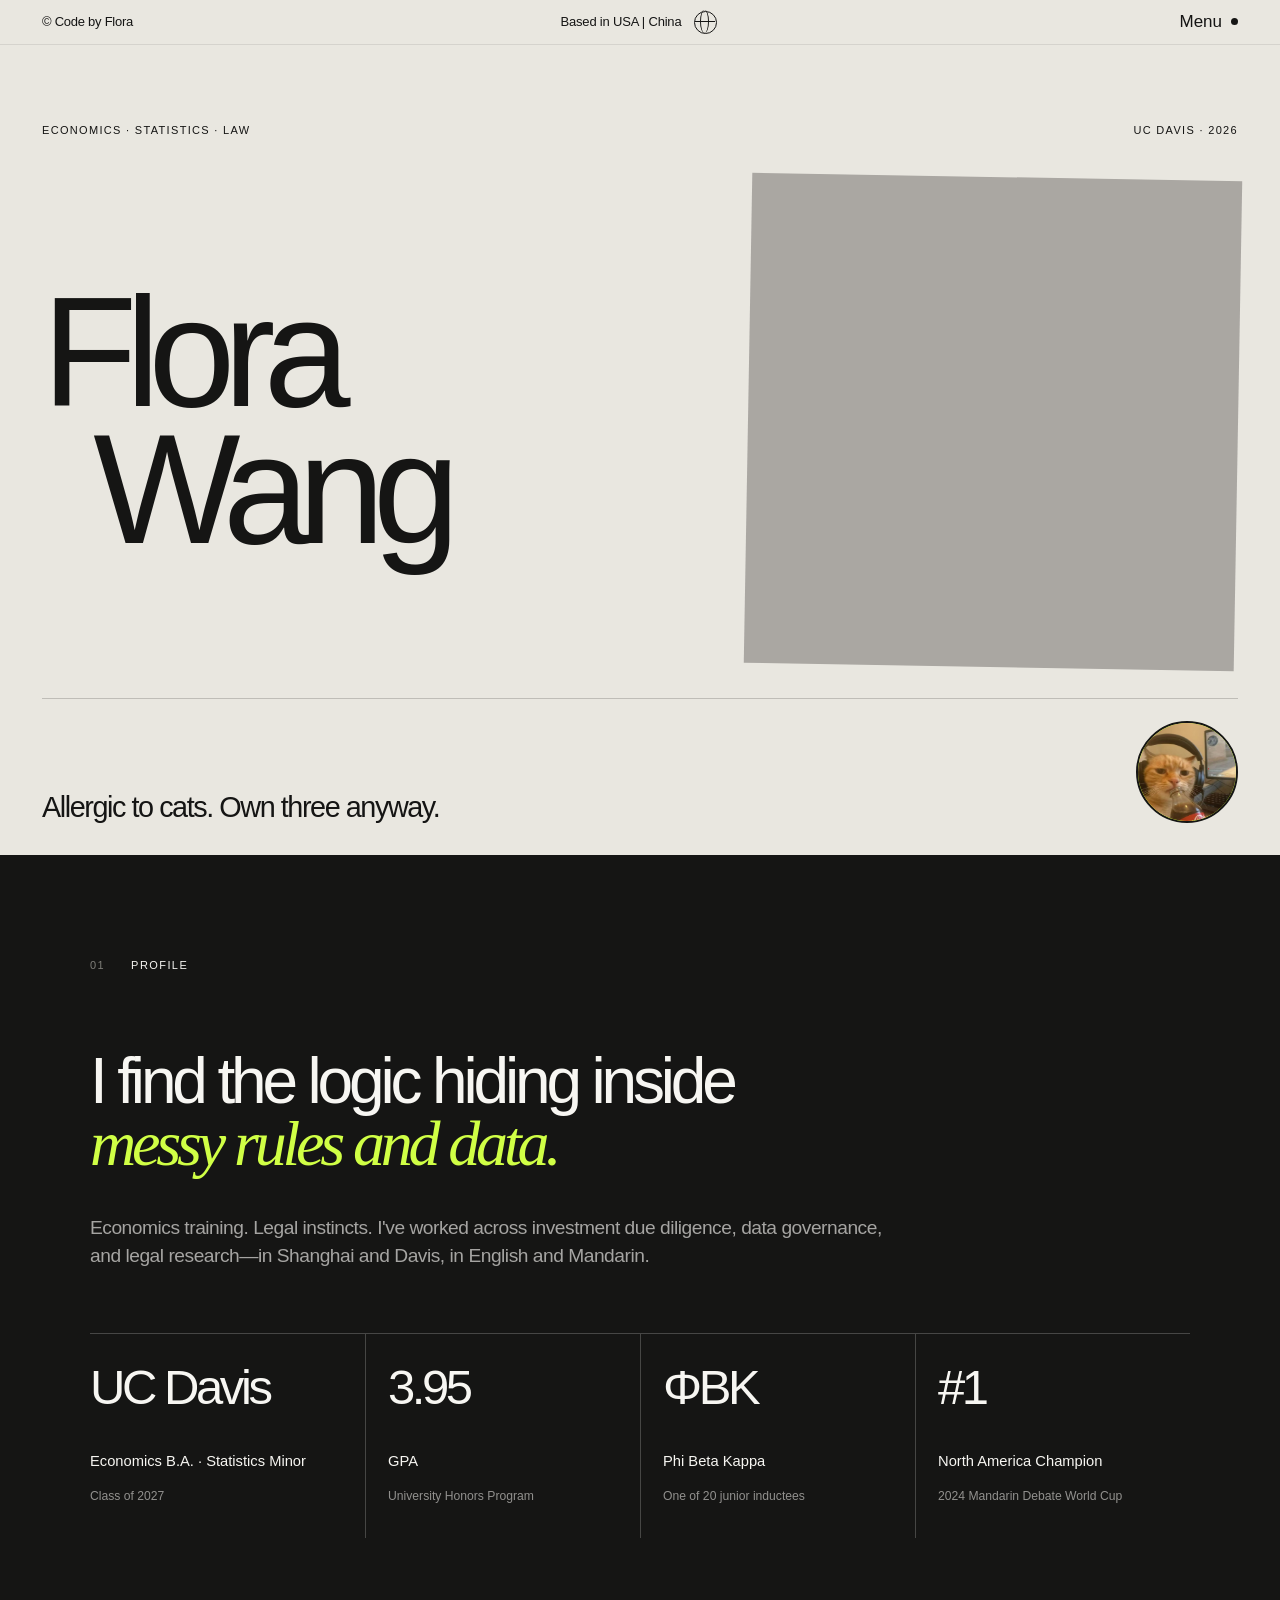
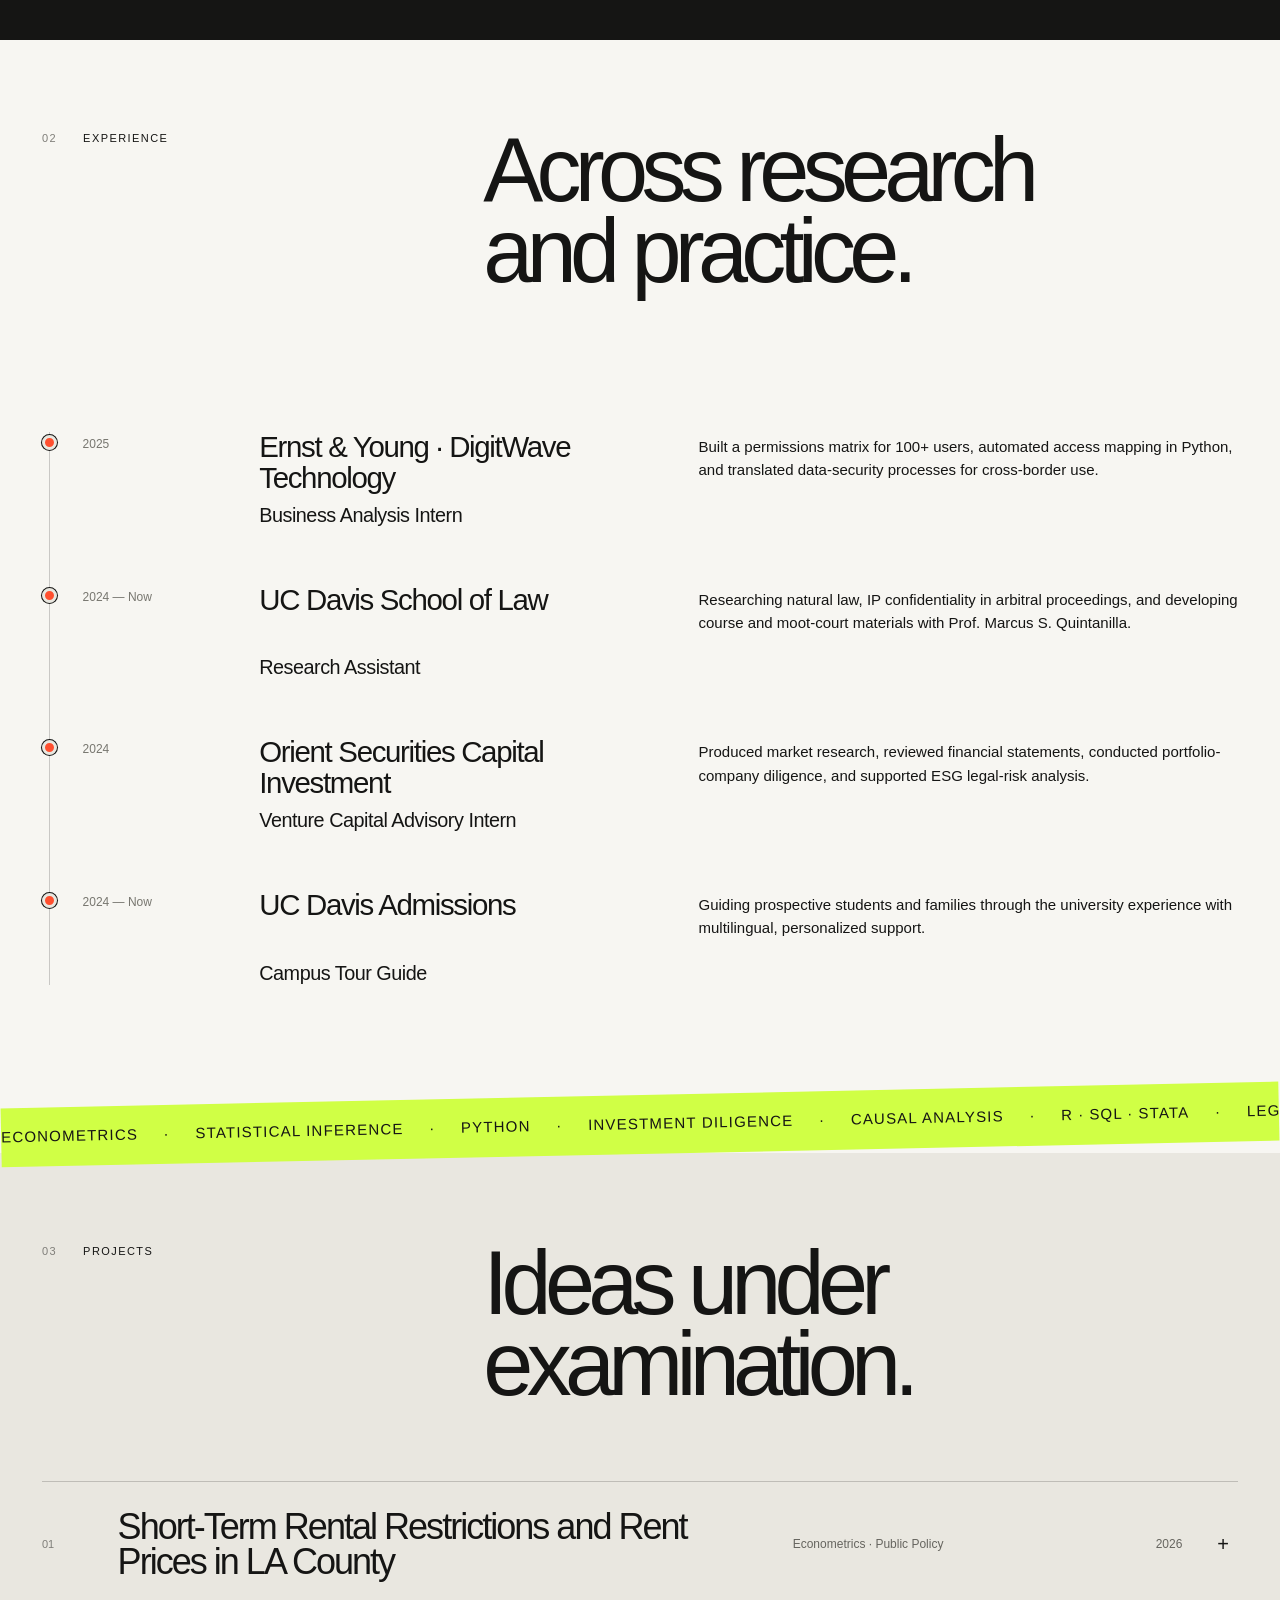
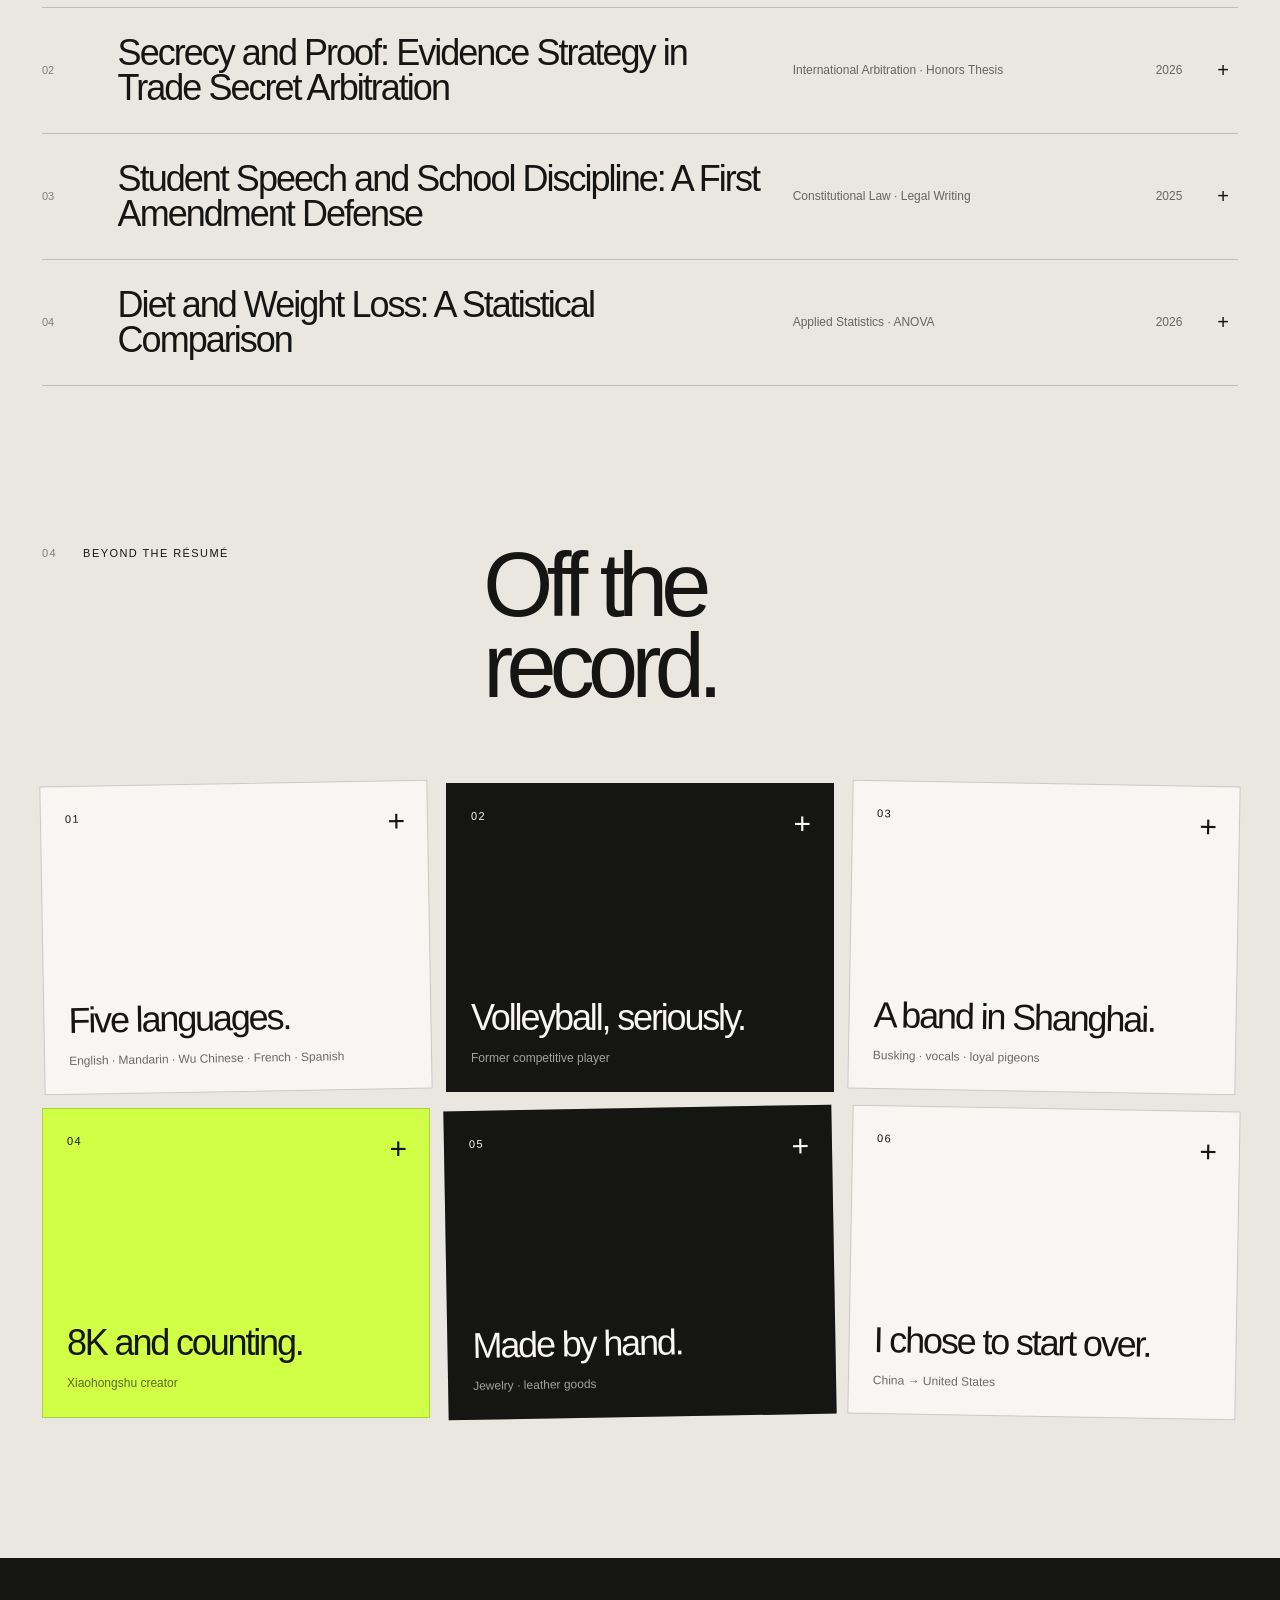
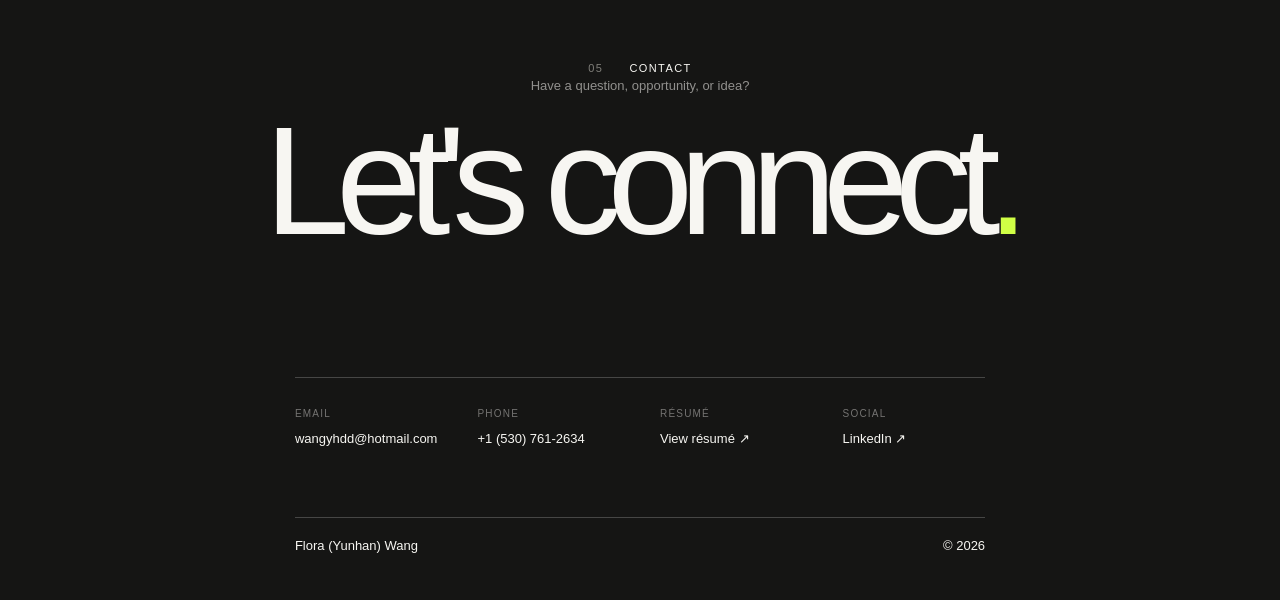
==== commit 70771f2b: "Apply corrected profile layout" ====
--- a/index.html
+++ b/index.html
@@ -1 +1 @@
-<!DOCTYPE html><html lang="en"><head><meta charSet="utf-8"/><meta name="viewport" content="width=device-width, initial-scale=1"/><link rel="preload" as="image" href="/assets/coke-cat.jpg"/><link rel="stylesheet" href="/_next/static/chunks/0uehotssu97ni.css" data-precedence="next"/><link rel="preload" as="script" fetchPriority="low" href="/_next/static/chunks/0zuri1ifhhlok.js"/><script src="/_next/static/chunks/0mi2wjm8~9ju~.js" async=""></script><script src="/_next/static/chunks/01h.iy8i7-0vy.js" async=""></script><script src="/_next/static/chunks/turbopack-108mywpjsb1fv.js" async=""></script><script src="/_next/static/chunks/0x_ruk~6~fayx.js" async=""></script><script src="/_next/static/chunks/03nhfuja0_sh~.js" async=""></script><script src="/_next/static/chunks/04ohahp56i5bb.js" async=""></script><link rel="preload" href="/assets/flora-portrait.jpg" as="image"/><title>Flora Wang — Law, Finance &amp; Evidence</title><meta name="description" content="Flora Wang is a UC Davis economics and statistics student working across legal research, investment analysis, and data-driven decision-making."/><meta name="keywords" content="Flora Wang,Yunhan Wang,UC Davis,legal research,investment analysis,economics,statistics"/><meta property="og:title" content="Flora Wang — Law, Finance &amp; Evidence"/><meta property="og:description" content="Flora Wang is a UC Davis economics and statistics student working across legal research, investment analysis, and data-driven decision-making."/><meta property="og:image" content="https://flora-oikawa.github.io/og-v3.png"/><meta property="og:image:width" content="1734"/><meta property="og:image:height" content="908"/><meta property="og:image:alt" content="Flora Wang — Law, Finance &amp; Evidence"/><meta property="og:type" content="website"/><meta name="twitter:card" content="summary_large_image"/><meta name="twitter:title" content="Flora Wang — Law, Finance &amp; Evidence"/><meta name="twitter:description" content="Flora Wang is a UC Davis economics and statistics student working across legal research, investment analysis, and data-driven decision-making."/><meta name="twitter:image" content="https://flora-oikawa.github.io/og-v3.png"/><script src="/_next/static/chunks/03~yq9q893hmn.js" noModule=""></script></head><body><div hidden=""><!--$--><!--/$--></div><main><div class="cursor-orbit " style="transform:translate3d(0px, 0px, 0)" aria-hidden="true"></div><header class="site-header "><a class="brand-link" href="#top" aria-label="Flora Wang, home"><span>© Code by </span><span class="brand-swap" aria-hidden="true"><span>Flora</span><span>Flora Wang</span></span></a><div class="header-location" aria-label="Current location"><span class="location-copy"><strong>Based in USA | China</strong></span><span class="location-globe" aria-hidden="true"><span class="globe-mark"></span></span></div><button class="menu-button" type="button" aria-expanded="false" aria-controls="site-menu" aria-label="Open menu"><span>Menu</span><span class="menu-dot" aria-hidden="true"></span></button></header><div class="menu-overlay " id="site-menu" aria-hidden="true"><span class="menu-kicker">Navigation</span><nav aria-label="Primary navigation"><a href="#top"><span>00</span>Home</a><a href="#profile"><span>01</span>Profile</a><a href="#experience"><span>02</span>Experience</a><a href="#projects"><span>03</span>Projects</a><a href="#beyond"><span>04</span>Beyond</a><a href="#contact"><span>05</span>Contact</a></nav><div class="menu-social"><a href="https://www.linkedin.com/in/yunhan-wang-81345233a" target="_blank" rel="noreferrer">LinkedIn <span aria-hidden="true">↗</span></a><a href="mailto:wangyhdd@hotmail.com">Email <span aria-hidden="true">↗</span></a></div></div><section class="hero" id="top"><div class="hero-eyebrow"><span>Economics · Statistics · Law</span><span>UC Davis · 2026</span></div><div class="hero-title-wrap"><h1><span class="title-line">Flora</span><span class="title-line title-line-offset">Wang</span></h1><div class="hero-portrait"><picture><source media="(max-width: 700px)" srcSet="/assets/flora-portrait-mobile.jpg"/><img alt="Portrait of Flora Wang" decoding="async" data-nimg="fill" style="position:absolute;height:100%;width:100%;left:0;top:0;right:0;bottom:0;color:transparent" src="/assets/flora-portrait.jpg"/></picture></div></div><div class="hero-bottom"><p>Allergic to cats. Own three anyway.</p><a class="round-link" href="#profile" aria-label="Explore Flora Wang&#x27;s profile"><img class="cat-avatar-image" src="/assets/coke-cat.jpg" alt="Orange tabby cat wearing headphones and drinking from a bottle" width="104" height="104"/></a></div></section><section class="statement section-dark" id="profile"><div class="section-label"><span>01</span><span>Profile</span></div><div class="statement-copy"><p>I find the logic hiding inside<!-- --> <em>messy rules and data.</em></p><p class="statement-secondary">Economics training. Legal instincts. I&#x27;ve worked across investment due diligence, data governance, and legal research—in Shanghai and Davis, in English and Mandarin.</p></div><div class="profile-facts"><div><span class="fact-value fact-title">UC Davis</span><span class="fact-label fact-line-one">Economics B.A. · Statistics Minor</span><span class="fact-label fact-line-two">Class of 2027</span></div><div><span class="fact-value fact-title">3.95</span><span class="fact-label fact-line-one">GPA</span><span class="fact-label fact-line-two">University Honors Program</span></div><div><span class="fact-value fact-title" aria-label="Phi Beta Kappa">ΦΒΚ</span><span class="fact-label fact-line-one">Phi Beta Kappa</span><span class="fact-label fact-line-two">One of 20 junior inductees</span></div><div><span class="fact-value fact-title">#1</span><span class="fact-label fact-line-one">North America Champion</span><span class="fact-label fact-line-two">2024 Mandarin Debate World Cup</span></div></div></section><section class="experience-section section-light" id="experience"><div class="section-heading"><div class="section-label"><span>02</span><span>Experience</span></div><h2>Across research<br/>and practice.</h2></div><div class="experience-list"><article class="experience-item"><span class="timeline-marker" aria-hidden="true"></span><span class="experience-period">2025</span><div><h3>Ernst &amp; Young · DigitWave Technology</h3><p class="experience-role">Business Analysis Intern</p></div><p class="experience-detail">Built a permissions matrix for 100+ users, automated access mapping in Python, and translated data-security processes for cross-border use.</p></article><article class="experience-item"><span class="timeline-marker" aria-hidden="true"></span><span class="experience-period">2024 — Now</span><div><h3>UC Davis School of Law</h3><p class="experience-role">Research Assistant</p></div><p class="experience-detail">Researching natural law, IP confidentiality in arbitral proceedings, and developing course and moot-court materials with Prof. Marcus S. Quintanilla.</p></article><article class="experience-item"><span class="timeline-marker" aria-hidden="true"></span><span class="experience-period">2024</span><div><h3>Orient Securities Capital Investment</h3><p class="experience-role">Venture Capital Advisory Intern</p></div><p class="experience-detail">Produced market research, reviewed financial statements, conducted portfolio-company diligence, and supported ESG legal-risk analysis.</p></article><article class="experience-item"><span class="timeline-marker" aria-hidden="true"></span><span class="experience-period">2024 — Now</span><div><h3>UC Davis Admissions</h3><p class="experience-role">Campus Tour Guide</p></div><p class="experience-detail">Guiding prospective students and families through the university experience with multilingual, personalized support.</p></article></div><div class="skills-marquee" aria-label="Skills and capabilities"><div><span>Econometrics</span><i>·</i><span>Statistical inference</span><i>·</i><span>Python</span><i>·</i><span>Investment diligence</span><i>·</i><span>Causal analysis</span><i>·</i><span>R · SQL · Stata</span><i>·</i><span>Legal research</span></div></div></section><section class="work-section" id="projects"><div class="section-heading"><div class="section-label"><span>03</span><span>Projects</span></div><h2>Ideas under<br/>examination.</h2></div><div class="work-list"><article class="work-item"><details><summary><span class="work-number">01</span><span class="work-title">Short-Term Rental Restrictions and Rent Prices in LA County</span><span class="work-meta">Econometrics · Public Policy<small>2026</small></span><span class="work-toggle" aria-hidden="true">+</span></summary><div class="work-details"><p>Applied difference-in-differences with ZIP code and time fixed effects to estimate the impact of Home Sharing Ordinances on residential rents across 245 ZIP codes (2015–2025).</p><p class="work-outcome">Estimated a 2.2% rent reduction pre-COVID; the effect disappears post-COVID, consistent with pandemic-driven market disruption.</p></div></details></article><article class="work-item"><details><summary><span class="work-number">02</span><span class="work-title">Secrecy and Proof: Evidence Strategy in Trade Secret Arbitration</span><span class="work-meta">International Arbitration · Honors Thesis<small>2026</small></span><span class="work-toggle" aria-hidden="true">+</span></summary><div class="work-details"><p>Examined how the FAA, AAA Employment Rules, IBA Rules, and New York Convention interact to limit evidence access for trade secret claimants in international arbitration.</p><p class="work-outcome">Identified a structural evidentiary gap and proposed a four-part strategy framework for navigating it.</p><a href="/work/flora-wang-honors-thesis.pdf" target="_blank" rel="noreferrer">Read thesis<!-- --> <span aria-hidden="true">↗</span></a></div></details></article><article class="work-item"><details><summary><span class="work-number">03</span><span class="work-title">Student Speech and School Discipline: A First Amendment Defense</span><span class="work-meta">Constitutional Law · Legal Writing<small>2025</small></span><span class="work-toggle" aria-hidden="true">+</span></summary><div class="work-details"><p>Drafted a defense-side legal memorandum analyzing off-campus student speech, school discipline, and procedural due process under the First and Fourteenth Amendments.</p><p class="work-outcome">Synthesized five Supreme Court and circuit precedents into a structured argument for summary judgment.</p><a href="/work/flora-wang-legal-writing-sample.pdf" target="_blank" rel="noreferrer">Read writing sample<!-- --> <span aria-hidden="true">↗</span></a></div></details></article><article class="work-item"><details><summary><span class="work-number">04</span><span class="work-title">Diet and Weight Loss: A Statistical Comparison</span><span class="work-meta">Applied Statistics · ANOVA<small>2026</small></span><span class="work-toggle" aria-hidden="true">+</span></summary><div class="work-details"><p>Analyzed weight-loss outcomes across three diet programs using 76 participants, applying one-way ANOVA, Tukey post-hoc comparisons, and power analysis.</p><p class="work-outcome">Found statistically significant differences (p = 0.00339); identified the most effective program and quantified the performance gap.</p></div></details></article></div></section><section class="beyond-section" id="beyond"><div class="section-heading"><div class="section-label"><span>04</span><span>Beyond the résumé</span></div><h2>Off the<br/>record.</h2></div><div class="life-grid"><details class="life-card"><summary><span class="life-number">01</span><h3>Five languages.</h3><p class="life-meta">English · Mandarin · Wu Chinese · French · Spanish</p><span class="life-toggle" aria-hidden="true">+</span></summary><p class="life-detail">Fluently in three, convincingly in two, embarrassingly in none of them when I’m tired.</p></details><details class="life-card"><summary><span class="life-number">02</span><h3>Volleyball, seriously.</h3><p class="life-meta">Former competitive player</p><span class="life-toggle" aria-hidden="true">+</span></summary><p class="life-detail">Not recreationally. Like, seriously. My knees have opinions about this.</p></details><details class="life-card"><summary><span class="life-number">03</span><h3>A band in Shanghai.</h3><p class="life-meta">Busking · vocals · loyal pigeons</p><span class="life-toggle" aria-hidden="true">+</span></summary><p class="life-detail">We were actually pretty good. The pigeons were our most loyal audience.</p></details><details class="life-card"><summary><span class="life-number">04</span><h3>8K and counting.</h3><p class="life-meta">Xiaohongshu creator</p><span class="life-toggle" aria-hidden="true">+</span></summary><p class="life-detail">I write about college applications, music, and whatever is on my mind. Somehow, people read it.</p></details><details class="life-card"><summary><span class="life-number">05</span><h3>Made by hand.</h3><p class="life-meta">Jewelry · leather goods</p><span class="life-toggle" aria-hidden="true">+</span></summary><p class="life-detail">Rings, bags, and straps—mostly gifts. Sometimes I keep the good ones.</p></details><details class="life-card"><summary><span class="life-number">06</span><h3>I chose to start over.</h3><p class="life-meta">China → United States</p><span class="life-toggle" aria-hidden="true">+</span></summary><p class="life-detail">I left law school in China to begin again in the U.S. Best chaotic decision I’ve ever made.</p></details></div></section><section class="contact-section section-dark" id="contact"><div class="section-label"><span>05</span><span>Contact</span></div><p class="contact-kicker">Have a question, opportunity, or idea?</p><h2 class="contact-title">Let&#x27;s connect<span>.</span></h2><div class="contact-bottom" id="contact-details"><div><span class="contact-label">Email</span><a href="mailto:wangyhdd@hotmail.com">wangyhdd@hotmail.com</a></div><div><span class="contact-label">Phone</span><a href="tel:+15307612634">+1 (530) 761-2634</a></div><div><span class="contact-label">Résumé</span><a href="/work/flora-wang-resume.pdf" target="_blank" rel="noreferrer">View résumé <span aria-hidden="true">↗</span></a></div><div><span class="contact-label">Social</span><a href="https://www.linkedin.com/in/yunhan-wang-81345233a" target="_blank" rel="noreferrer">LinkedIn <span aria-hidden="true">↗</span></a></div><div class="contact-signoff"><span>Flora (Yunhan) Wang</span><span>© <!-- -->2026</span></div></div></section></main><!--$--><!--/$--><script src="/_next/static/chunks/0zuri1ifhhlok.js" id="_R_" async=""></script><script>(self.__next_f=self.__next_f||[]).push([0])</script><script>self.__next_f.push([1,"1:\"$Sreact.fragment\"\n2:I[28270,[\"/_next/static/chunks/0x_ruk~6~fayx.js\",\"/_next/static/chunks/03nhfuja0_sh~.js\"],\"default\"]\n3:I[7640,[\"/_next/static/chunks/0x_ruk~6~fayx.js\",\"/_next/static/chunks/03nhfuja0_sh~.js\"],\"default\"]\n4:I[22789,[\"/_next/static/chunks/0x_ruk~6~fayx.js\",\"/_next/static/chunks/03nhfuja0_sh~.js\"],\"ClientPageRoot\"]\n5:I[31713,[\"/_next/static/chunks/0x_ruk~6~fayx.js\",\"/_next/static/chunks/03nhfuja0_sh~.js\",\"/_next/static/chunks/04ohahp56i5bb.js\"],\"default\"]\n8:I[84080,[\"/_next/static/chunks/0x_ruk~6~fayx.js\",\"/_next/static/chunks/03nhfuja0_sh~.js\"],\"OutletBoundary\"]\n9:\"$Sreact.suspense\"\nb:I[84080,[\"/_next/static/chunks/0x_ruk~6~fayx.js\",\"/_next/static/chunks/03nhfuja0_sh~.js\"],\"ViewportBoundary\"]\nd:I[84080,[\"/_next/static/chunks/0x_ruk~6~fayx.js\",\"/_next/static/chunks/03nhfuja0_sh~.js\"],\"MetadataBoundary\"]\nf:I[48574,[\"/_next/static/chunks/0x_ruk~6~fayx.js\",\"/_next/static/chunks/03nhfuja0_sh~.js\"],\"default\",1]\n:HL[\"/_next/static/chunks/0uehotssu97ni.css\",\"style\"]\n"])</script><script>self.__next_f.push([1,"0:{\"P\":null,\"c\":[\"\",\"\"],\"q\":\"\",\"i\":false,\"f\":[[[\"\",{\"children\":[\"__PAGE__\",{}]},\"$undefined\",\"$undefined\",16],[[\"$\",\"$1\",\"c\",{\"children\":[[[\"$\",\"link\",\"0\",{\"rel\":\"stylesheet\",\"href\":\"/_next/static/chunks/0uehotssu97ni.css\",\"precedence\":\"next\",\"crossOrigin\":\"$undefined\",\"nonce\":\"$undefined\"}],[\"$\",\"script\",\"script-0\",{\"src\":\"/_next/static/chunks/0x_ruk~6~fayx.js\",\"async\":true,\"nonce\":\"$undefined\"}],[\"$\",\"script\",\"script-1\",{\"src\":\"/_next/static/chunks/03nhfuja0_sh~.js\",\"async\":true,\"nonce\":\"$undefined\"}]],[\"$\",\"html\",null,{\"lang\":\"en\",\"children\":[\"$\",\"body\",null,{\"children\":[\"$\",\"$L2\",null,{\"parallelRouterKey\":\"children\",\"error\":\"$undefined\",\"errorStyles\":\"$undefined\",\"errorScripts\":\"$undefined\",\"template\":[\"$\",\"$L3\",null,{}],\"templateStyles\":\"$undefined\",\"templateScripts\":\"$undefined\",\"notFound\":[[[\"$\",\"title\",null,{\"children\":\"404: This page could not be found.\"}],[\"$\",\"div\",null,{\"style\":{\"fontFamily\":\"system-ui,\\\"Segoe UI\\\",Roboto,Helvetica,Arial,sans-serif,\\\"Apple Color Emoji\\\",\\\"Segoe UI Emoji\\\"\",\"height\":\"100vh\",\"textAlign\":\"center\",\"display\":\"flex\",\"flexDirection\":\"column\",\"alignItems\":\"center\",\"justifyContent\":\"center\"},\"children\":[\"$\",\"div\",null,{\"children\":[[\"$\",\"style\",null,{\"dangerouslySetInnerHTML\":{\"__html\":\"body{color:#000;background:#fff;margin:0}.next-error-h1{border-right:1px solid rgba(0,0,0,.3)}@media (prefers-color-scheme:dark){body{color:#fff;background:#000}.next-error-h1{border-right:1px solid rgba(255,255,255,.3)}}\"}}],[\"$\",\"h1\",null,{\"className\":\"next-error-h1\",\"style\":{\"display\":\"inline-block\",\"margin\":\"0 20px 0 0\",\"padding\":\"0 23px 0 0\",\"fontSize\":24,\"fontWeight\":500,\"verticalAlign\":\"top\",\"lineHeight\":\"49px\"},\"children\":404}],[\"$\",\"div\",null,{\"style\":{\"display\":\"inline-block\"},\"children\":[\"$\",\"h2\",null,{\"style\":{\"fontSize\":14,\"fontWeight\":400,\"lineHeight\":\"49px\",\"margin\":0},\"children\":\"This page could not be found.\"}]}]]}]}]],[]],\"forbidden\":\"$undefined\",\"unauthorized\":\"$undefined\"}]}]}]]}],{\"children\":[[\"$\",\"$1\",\"c\",{\"children\":[[\"$\",\"$L4\",null,{\"Component\":\"$5\",\"serverProvidedParams\":{\"searchParams\":{},\"params\":{},\"promises\":[\"$@6\",\"$@7\"]}}],[[\"$\",\"script\",\"script-0\",{\"src\":\"/_next/static/chunks/04ohahp56i5bb.js\",\"async\":true,\"nonce\":\"$undefined\"}]],[\"$\",\"$L8\",null,{\"children\":[\"$\",\"$9\",null,{\"name\":\"Next.MetadataOutlet\",\"children\":\"$@a\"}]}]]}],{},null,false,null]},null,false,null],[\"$\",\"$1\",\"h\",{\"children\":[null,[\"$\",\"$Lb\",null,{\"children\":\"$Lc\"}],[\"$\",\"div\",null,{\"hidden\":true,\"children\":[\"$\",\"$Ld\",null,{\"children\":[\"$\",\"$9\",null,{\"name\":\"Next.Metadata\",\"children\":\"$Le\"}]}]}],null]}],false]],\"m\":\"$undefined\",\"G\":[\"$f\",[[\"$\",\"link\",\"0\",{\"rel\":\"stylesheet\",\"href\":\"/_next/static/chunks/0uehotssu97ni.css\",\"precedence\":\"next\",\"crossOrigin\":\"$undefined\",\"nonce\":\"$undefined\"}]]],\"S\":true,\"h\":null,\"s\":\"$undefined\",\"l\":\"$undefined\",\"p\":\"$undefined\",\"d\":\"$undefined\",\"b\":\"v60gt8f-6mxEcg0VPTzIk\"}\n"])</script><script>self.__next_f.push([1,"6:{}\n7:\"$0:f:0:1:1:children:0:props:children:0:props:serverProvidedParams:params\"\n"])</script><script>self.__next_f.push([1,"c:[[\"$\",\"meta\",\"0\",{\"charSet\":\"utf-8\"}],[\"$\",\"meta\",\"1\",{\"name\":\"viewport\",\"content\":\"width=device-width, initial-scale=1\"}]]\n"])</script><script>self.__next_f.push([1,"a:null\n"])</script><script>self.__next_f.push([1,"e:[[\"$\",\"title\",\"0\",{\"children\":\"Flora Wang — Law, Finance \u0026 Evidence\"}],[\"$\",\"meta\",\"1\",{\"name\":\"description\",\"content\":\"Flora Wang is a UC Davis economics and statistics student working across legal research, investment analysis, and data-driven decision-making.\"}],[\"$\",\"meta\",\"2\",{\"name\":\"keywords\",\"content\":\"Flora Wang,Yunhan Wang,UC Davis,legal research,investment analysis,economics,statistics\"}],[\"$\",\"meta\",\"3\",{\"property\":\"og:title\",\"content\":\"Flora Wang — Law, Finance \u0026 Evidence\"}],[\"$\",\"meta\",\"4\",{\"property\":\"og:description\",\"content\":\"Flora Wang is a UC Davis economics and statistics student working across legal research, investment analysis, and data-driven decision-making.\"}],[\"$\",\"meta\",\"5\",{\"property\":\"og:image\",\"content\":\"https://flora-oikawa.github.io/og-v3.png\"}],[\"$\",\"meta\",\"6\",{\"property\":\"og:image:width\",\"content\":\"1734\"}],[\"$\",\"meta\",\"7\",{\"property\":\"og:image:height\",\"content\":\"908\"}],[\"$\",\"meta\",\"8\",{\"property\":\"og:image:alt\",\"content\":\"Flora Wang — Law, Finance \u0026 Evidence\"}],[\"$\",\"meta\",\"9\",{\"property\":\"og:type\",\"content\":\"website\"}],[\"$\",\"meta\",\"10\",{\"name\":\"twitter:card\",\"content\":\"summary_large_image\"}],[\"$\",\"meta\",\"11\",{\"name\":\"twitter:title\",\"content\":\"Flora Wang — Law, Finance \u0026 Evidence\"}],[\"$\",\"meta\",\"12\",{\"name\":\"twitter:description\",\"content\":\"Flora Wang is a UC Davis economics and statistics student working across legal research, investment analysis, and data-driven decision-making.\"}],[\"$\",\"meta\",\"13\",{\"name\":\"twitter:image\",\"content\":\"https://flora-oikawa.github.io/og-v3.png\"}]]\n"])</script></body></html>+<!DOCTYPE html><html lang="en"><head><meta charSet="utf-8"/><meta name="viewport" content="width=device-width, initial-scale=1"/><link rel="preload" as="image" href="/assets/coke-cat.jpg"/><link rel="stylesheet" href="/_next/static/chunks/097_3fgz5xus9.css" data-precedence="next"/><link rel="preload" as="script" fetchPriority="low" href="/_next/static/chunks/0zuri1ifhhlok.js"/><script src="/_next/static/chunks/0mi2wjm8~9ju~.js" async=""></script><script src="/_next/static/chunks/01h.iy8i7-0vy.js" async=""></script><script src="/_next/static/chunks/turbopack-108mywpjsb1fv.js" async=""></script><script src="/_next/static/chunks/0x_ruk~6~fayx.js" async=""></script><script src="/_next/static/chunks/03nhfuja0_sh~.js" async=""></script><script src="/_next/static/chunks/0lperdugiu~te.js" async=""></script><link rel="preload" href="/assets/flora-portrait.jpg" as="image"/><title>Flora Wang — Law, Finance &amp; Evidence</title><meta name="description" content="Flora Wang is a UC Davis economics and statistics student working across legal research, investment analysis, and data-driven decision-making."/><meta name="keywords" content="Flora Wang,Yunhan Wang,UC Davis,legal research,investment analysis,economics,statistics"/><meta property="og:title" content="Flora Wang — Law, Finance &amp; Evidence"/><meta property="og:description" content="Flora Wang is a UC Davis economics and statistics student working across legal research, investment analysis, and data-driven decision-making."/><meta property="og:image" content="https://flora-oikawa.github.io/og-v3.png"/><meta property="og:image:width" content="1734"/><meta property="og:image:height" content="908"/><meta property="og:image:alt" content="Flora Wang — Law, Finance &amp; Evidence"/><meta property="og:type" content="website"/><meta name="twitter:card" content="summary_large_image"/><meta name="twitter:title" content="Flora Wang — Law, Finance &amp; Evidence"/><meta name="twitter:description" content="Flora Wang is a UC Davis economics and statistics student working across legal research, investment analysis, and data-driven decision-making."/><meta name="twitter:image" content="https://flora-oikawa.github.io/og-v3.png"/><script src="/_next/static/chunks/03~yq9q893hmn.js" noModule=""></script></head><body><div hidden=""><!--$--><!--/$--></div><main><div class="cursor-orbit " style="transform:translate3d(0px, 0px, 0)" aria-hidden="true"></div><header class="site-header "><a class="brand-link" href="#top" aria-label="Flora Wang, home"><span>© Code by </span><span class="brand-swap" aria-hidden="true"><span>Flora</span><span>Flora Wang</span></span></a><div class="header-location" aria-label="Current location"><span class="location-copy"><strong>Based in USA | China</strong></span><span class="location-globe" aria-hidden="true"><span class="globe-mark"></span></span></div><button class="menu-button" type="button" aria-expanded="false" aria-controls="site-menu" aria-label="Open menu"><span>Menu</span><span class="menu-dot" aria-hidden="true"></span></button></header><div class="menu-overlay " id="site-menu" aria-hidden="true"><span class="menu-kicker">Navigation</span><nav aria-label="Primary navigation"><a href="#top"><span>00</span>Home</a><a href="#profile"><span>01</span>Profile</a><a href="#experience"><span>02</span>Experience</a><a href="#projects"><span>03</span>Projects</a><a href="#beyond"><span>04</span>Beyond</a><a href="#contact"><span>05</span>Contact</a></nav><div class="menu-social"><a href="https://www.linkedin.com/in/yunhan-wang-81345233a" target="_blank" rel="noreferrer">LinkedIn <span aria-hidden="true">↗</span></a><a href="mailto:wangyhdd@hotmail.com">Email <span aria-hidden="true">↗</span></a></div></div><section class="hero" id="top"><div class="hero-eyebrow"><span>Economics · Statistics · Law</span><span>UC Davis · 2026</span></div><div class="hero-title-wrap"><h1><span class="title-line">Flora</span><span class="title-line title-line-offset">Wang</span></h1><div class="hero-portrait"><picture><source media="(max-width: 700px)" srcSet="/assets/flora-portrait-mobile.jpg"/><img alt="Portrait of Flora Wang" decoding="async" data-nimg="fill" style="position:absolute;height:100%;width:100%;left:0;top:0;right:0;bottom:0;color:transparent" src="/assets/flora-portrait.jpg"/></picture></div></div><div class="hero-bottom"><p>Allergic to cats. Own three anyway.</p><a class="round-link" href="#profile" aria-label="Explore Flora Wang&#x27;s profile"><img class="cat-avatar-image" src="/assets/coke-cat.jpg" alt="Orange tabby cat wearing headphones and drinking from a bottle" width="104" height="104"/></a></div></section><section class="statement section-dark" id="profile"><div class="section-label"><span>01</span><span>Profile</span></div><div class="statement-copy"><p class="statement-lead"><span>I find the logic hiding inside</span><em>messy rules and data.</em></p><p class="statement-secondary">Economics training. Legal instincts. I&#x27;ve worked across investment due diligence, data governance, and legal research—in Shanghai and Davis, in English and Mandarin.</p></div><div class="profile-facts"><div><span class="fact-value fact-title">UC Davis</span><span class="fact-label fact-line-one">Economics B.A. · Statistics Minor</span><span class="fact-label fact-line-two">Class of 2027</span></div><div><span class="fact-value fact-title">3.95</span><span class="fact-label fact-line-one">GPA</span><span class="fact-label fact-line-two">University Honors Program</span></div><div><span class="fact-value fact-title" aria-label="Phi Beta Kappa">ΦΒΚ</span><span class="fact-label fact-line-one">Phi Beta Kappa</span><span class="fact-label fact-line-two">One of 20 junior inductees</span></div><div><span class="fact-value fact-title">#1</span><span class="fact-label fact-line-one">North America Champion</span><span class="fact-label fact-line-two">2024 Mandarin Debate World Cup</span></div></div></section><section class="experience-section section-light" id="experience"><div class="section-heading"><div class="section-label"><span>02</span><span>Experience</span></div><h2>Across research<br/>and practice.</h2></div><div class="experience-list"><article class="experience-item"><span class="timeline-marker" aria-hidden="true"></span><span class="experience-period">2025</span><div><h3>Ernst &amp; Young · DigitWave Technology</h3><p class="experience-role">Business Analysis Intern</p></div><p class="experience-detail">Built a permissions matrix for 100+ users, automated access mapping in Python, and translated data-security processes for cross-border use.</p></article><article class="experience-item"><span class="timeline-marker" aria-hidden="true"></span><span class="experience-period">2024 — Now</span><div><h3>UC Davis School of Law</h3><p class="experience-role">Research Assistant</p></div><p class="experience-detail">Researching natural law, IP confidentiality in arbitral proceedings, and developing course and moot-court materials with Prof. Marcus S. Quintanilla.</p></article><article class="experience-item"><span class="timeline-marker" aria-hidden="true"></span><span class="experience-period">2024</span><div><h3>Orient Securities Capital Investment</h3><p class="experience-role">Venture Capital Advisory Intern</p></div><p class="experience-detail">Produced market research, reviewed financial statements, conducted portfolio-company diligence, and supported ESG legal-risk analysis.</p></article><article class="experience-item"><span class="timeline-marker" aria-hidden="true"></span><span class="experience-period">2024 — Now</span><div><h3>UC Davis Admissions</h3><p class="experience-role">Campus Tour Guide</p></div><p class="experience-detail">Guiding prospective students and families through the university experience with multilingual, personalized support.</p></article></div><div class="skills-marquee" aria-label="Skills and capabilities"><div><span>Econometrics</span><i>·</i><span>Statistical inference</span><i>·</i><span>Python</span><i>·</i><span>Investment diligence</span><i>·</i><span>Causal analysis</span><i>·</i><span>R · SQL · Stata</span><i>·</i><span>Legal research</span></div></div></section><section class="work-section" id="projects"><div class="section-heading"><div class="section-label"><span>03</span><span>Projects</span></div><h2>Ideas under<br/>examination.</h2></div><div class="work-list"><article class="work-item"><details><summary><span class="work-number">01</span><span class="work-title">Short-Term Rental Restrictions and Rent Prices in LA County</span><span class="work-meta">Econometrics · Public Policy<small>2026</small></span><span class="work-toggle" aria-hidden="true">+</span></summary><div class="work-details"><p>Applied difference-in-differences with ZIP code and time fixed effects to estimate the impact of Home Sharing Ordinances on residential rents across 245 ZIP codes (2015–2025).</p><p class="work-outcome">Estimated a 2.2% rent reduction pre-COVID; the effect disappears post-COVID, consistent with pandemic-driven market disruption.</p></div></details></article><article class="work-item"><details><summary><span class="work-number">02</span><span class="work-title">Secrecy and Proof: Evidence Strategy in Trade Secret Arbitration</span><span class="work-meta">International Arbitration · Honors Thesis<small>2026</small></span><span class="work-toggle" aria-hidden="true">+</span></summary><div class="work-details"><p>Examined how the FAA, AAA Employment Rules, IBA Rules, and New York Convention interact to limit evidence access for trade secret claimants in international arbitration.</p><p class="work-outcome">Identified a structural evidentiary gap and proposed a four-part strategy framework for navigating it.</p><a href="/work/flora-wang-honors-thesis.pdf" target="_blank" rel="noreferrer">Read thesis<!-- --> <span aria-hidden="true">↗</span></a></div></details></article><article class="work-item"><details><summary><span class="work-number">03</span><span class="work-title">Student Speech and School Discipline: A First Amendment Defense</span><span class="work-meta">Constitutional Law · Legal Writing<small>2025</small></span><span class="work-toggle" aria-hidden="true">+</span></summary><div class="work-details"><p>Drafted a defense-side legal memorandum analyzing off-campus student speech, school discipline, and procedural due process under the First and Fourteenth Amendments.</p><p class="work-outcome">Synthesized five Supreme Court and circuit precedents into a structured argument for summary judgment.</p><a href="/work/flora-wang-legal-writing-sample.pdf" target="_blank" rel="noreferrer">Read writing sample<!-- --> <span aria-hidden="true">↗</span></a></div></details></article><article class="work-item"><details><summary><span class="work-number">04</span><span class="work-title">Diet and Weight Loss: A Statistical Comparison</span><span class="work-meta">Applied Statistics · ANOVA<small>2026</small></span><span class="work-toggle" aria-hidden="true">+</span></summary><div class="work-details"><p>Analyzed weight-loss outcomes across three diet programs using 76 participants, applying one-way ANOVA, Tukey post-hoc comparisons, and power analysis.</p><p class="work-outcome">Found statistically significant differences (p = 0.00339); identified the most effective program and quantified the performance gap.</p></div></details></article></div></section><section class="beyond-section" id="beyond"><div class="section-heading"><div class="section-label"><span>04</span><span>Beyond the résumé</span></div><h2>Off the<br/>record.</h2></div><div class="life-grid"><details class="life-card"><summary><span class="life-number">01</span><h3>Five languages.</h3><p class="life-meta">English · Mandarin · Wu Chinese · French · Spanish</p><span class="life-toggle" aria-hidden="true">+</span></summary><p class="life-detail">Fluently in three, convincingly in two, embarrassingly in none of them when I’m tired.</p></details><details class="life-card"><summary><span class="life-number">02</span><h3>Volleyball, seriously.</h3><p class="life-meta">Former competitive player</p><span class="life-toggle" aria-hidden="true">+</span></summary><p class="life-detail">Not recreationally. Like, seriously. My knees have opinions about this.</p></details><details class="life-card"><summary><span class="life-number">03</span><h3>A band in Shanghai.</h3><p class="life-meta">Busking · vocals · loyal pigeons</p><span class="life-toggle" aria-hidden="true">+</span></summary><p class="life-detail">We were actually pretty good. The pigeons were our most loyal audience.</p></details><details class="life-card"><summary><span class="life-number">04</span><h3>8K and counting.</h3><p class="life-meta">Xiaohongshu creator</p><span class="life-toggle" aria-hidden="true">+</span></summary><p class="life-detail">I write about college applications, music, and whatever is on my mind. Somehow, people read it.</p></details><details class="life-card"><summary><span class="life-number">05</span><h3>Made by hand.</h3><p class="life-meta">Jewelry · leather goods</p><span class="life-toggle" aria-hidden="true">+</span></summary><p class="life-detail">Rings, bags, and straps—mostly gifts. Sometimes I keep the good ones.</p></details><details class="life-card"><summary><span class="life-number">06</span><h3>I chose to start over.</h3><p class="life-meta">China → United States</p><span class="life-toggle" aria-hidden="true">+</span></summary><p class="life-detail">I left law school in China to begin again in the U.S. Best chaotic decision I’ve ever made.</p></details></div></section><section class="contact-section section-dark" id="contact"><div class="section-label"><span>05</span><span>Contact</span></div><p class="contact-kicker">Have a question, opportunity, or idea?</p><h2 class="contact-title">Let&#x27;s connect<span>.</span></h2><div class="contact-bottom" id="contact-details"><div><span class="contact-label">Email</span><a href="mailto:wangyhdd@hotmail.com">wangyhdd@hotmail.com</a></div><div><span class="contact-label">Phone</span><a href="tel:+15307612634">+1 (530) 761-2634</a></div><div><span class="contact-label">Résumé</span><a href="/work/flora-wang-resume.pdf" target="_blank" rel="noreferrer">View résumé <span aria-hidden="true">↗</span></a></div><div><span class="contact-label">Social</span><a href="https://www.linkedin.com/in/yunhan-wang-81345233a" target="_blank" rel="noreferrer">LinkedIn <span aria-hidden="true">↗</span></a></div><div class="contact-signoff"><span>Flora (Yunhan) Wang</span><span>© <!-- -->2026</span></div></div></section></main><!--$--><!--/$--><script src="/_next/static/chunks/0zuri1ifhhlok.js" id="_R_" async=""></script><script>(self.__next_f=self.__next_f||[]).push([0])</script><script>self.__next_f.push([1,"1:\"$Sreact.fragment\"\n2:I[28270,[\"/_next/static/chunks/0x_ruk~6~fayx.js\",\"/_next/static/chunks/03nhfuja0_sh~.js\"],\"default\"]\n3:I[7640,[\"/_next/static/chunks/0x_ruk~6~fayx.js\",\"/_next/static/chunks/03nhfuja0_sh~.js\"],\"default\"]\n4:I[22789,[\"/_next/static/chunks/0x_ruk~6~fayx.js\",\"/_next/static/chunks/03nhfuja0_sh~.js\"],\"ClientPageRoot\"]\n5:I[31713,[\"/_next/static/chunks/0x_ruk~6~fayx.js\",\"/_next/static/chunks/03nhfuja0_sh~.js\",\"/_next/static/chunks/0lperdugiu~te.js\"],\"default\"]\n8:I[84080,[\"/_next/static/chunks/0x_ruk~6~fayx.js\",\"/_next/static/chunks/03nhfuja0_sh~.js\"],\"OutletBoundary\"]\n9:\"$Sreact.suspense\"\nb:I[84080,[\"/_next/static/chunks/0x_ruk~6~fayx.js\",\"/_next/static/chunks/03nhfuja0_sh~.js\"],\"ViewportBoundary\"]\nd:I[84080,[\"/_next/static/chunks/0x_ruk~6~fayx.js\",\"/_next/static/chunks/03nhfuja0_sh~.js\"],\"MetadataBoundary\"]\nf:I[48574,[\"/_next/static/chunks/0x_ruk~6~fayx.js\",\"/_next/static/chunks/03nhfuja0_sh~.js\"],\"default\",1]\n:HL[\"/_next/static/chunks/097_3fgz5xus9.css\",\"style\"]\n"])</script><script>self.__next_f.push([1,"0:{\"P\":null,\"c\":[\"\",\"\"],\"q\":\"\",\"i\":false,\"f\":[[[\"\",{\"children\":[\"__PAGE__\",{}]},\"$undefined\",\"$undefined\",16],[[\"$\",\"$1\",\"c\",{\"children\":[[[\"$\",\"link\",\"0\",{\"rel\":\"stylesheet\",\"href\":\"/_next/static/chunks/097_3fgz5xus9.css\",\"precedence\":\"next\",\"crossOrigin\":\"$undefined\",\"nonce\":\"$undefined\"}],[\"$\",\"script\",\"script-0\",{\"src\":\"/_next/static/chunks/0x_ruk~6~fayx.js\",\"async\":true,\"nonce\":\"$undefined\"}],[\"$\",\"script\",\"script-1\",{\"src\":\"/_next/static/chunks/03nhfuja0_sh~.js\",\"async\":true,\"nonce\":\"$undefined\"}]],[\"$\",\"html\",null,{\"lang\":\"en\",\"children\":[\"$\",\"body\",null,{\"children\":[\"$\",\"$L2\",null,{\"parallelRouterKey\":\"children\",\"error\":\"$undefined\",\"errorStyles\":\"$undefined\",\"errorScripts\":\"$undefined\",\"template\":[\"$\",\"$L3\",null,{}],\"templateStyles\":\"$undefined\",\"templateScripts\":\"$undefined\",\"notFound\":[[[\"$\",\"title\",null,{\"children\":\"404: This page could not be found.\"}],[\"$\",\"div\",null,{\"style\":{\"fontFamily\":\"system-ui,\\\"Segoe UI\\\",Roboto,Helvetica,Arial,sans-serif,\\\"Apple Color Emoji\\\",\\\"Segoe UI Emoji\\\"\",\"height\":\"100vh\",\"textAlign\":\"center\",\"display\":\"flex\",\"flexDirection\":\"column\",\"alignItems\":\"center\",\"justifyContent\":\"center\"},\"children\":[\"$\",\"div\",null,{\"children\":[[\"$\",\"style\",null,{\"dangerouslySetInnerHTML\":{\"__html\":\"body{color:#000;background:#fff;margin:0}.next-error-h1{border-right:1px solid rgba(0,0,0,.3)}@media (prefers-color-scheme:dark){body{color:#fff;background:#000}.next-error-h1{border-right:1px solid rgba(255,255,255,.3)}}\"}}],[\"$\",\"h1\",null,{\"className\":\"next-error-h1\",\"style\":{\"display\":\"inline-block\",\"margin\":\"0 20px 0 0\",\"padding\":\"0 23px 0 0\",\"fontSize\":24,\"fontWeight\":500,\"verticalAlign\":\"top\",\"lineHeight\":\"49px\"},\"children\":404}],[\"$\",\"div\",null,{\"style\":{\"display\":\"inline-block\"},\"children\":[\"$\",\"h2\",null,{\"style\":{\"fontSize\":14,\"fontWeight\":400,\"lineHeight\":\"49px\",\"margin\":0},\"children\":\"This page could not be found.\"}]}]]}]}]],[]],\"forbidden\":\"$undefined\",\"unauthorized\":\"$undefined\"}]}]}]]}],{\"children\":[[\"$\",\"$1\",\"c\",{\"children\":[[\"$\",\"$L4\",null,{\"Component\":\"$5\",\"serverProvidedParams\":{\"searchParams\":{},\"params\":{},\"promises\":[\"$@6\",\"$@7\"]}}],[[\"$\",\"script\",\"script-0\",{\"src\":\"/_next/static/chunks/0lperdugiu~te.js\",\"async\":true,\"nonce\":\"$undefined\"}]],[\"$\",\"$L8\",null,{\"children\":[\"$\",\"$9\",null,{\"name\":\"Next.MetadataOutlet\",\"children\":\"$@a\"}]}]]}],{},null,false,null]},null,false,null],[\"$\",\"$1\",\"h\",{\"children\":[null,[\"$\",\"$Lb\",null,{\"children\":\"$Lc\"}],[\"$\",\"div\",null,{\"hidden\":true,\"children\":[\"$\",\"$Ld\",null,{\"children\":[\"$\",\"$9\",null,{\"name\":\"Next.Metadata\",\"children\":\"$Le\"}]}]}],null]}],false]],\"m\":\"$undefined\",\"G\":[\"$f\",[[\"$\",\"link\",\"0\",{\"rel\":\"stylesheet\",\"href\":\"/_next/static/chunks/097_3fgz5xus9.css\",\"precedence\":\"next\",\"crossOrigin\":\"$undefined\",\"nonce\":\"$undefined\"}]]],\"S\":true,\"h\":null,\"s\":\"$undefined\",\"l\":\"$undefined\",\"p\":\"$undefined\",\"d\":\"$undefined\",\"b\":\"NO_syW7ZYsjWrV4LBXITC\"}\n"])</script><script>self.__next_f.push([1,"6:{}\n7:\"$0:f:0:1:1:children:0:props:children:0:props:serverProvidedParams:params\"\n"])</script><script>self.__next_f.push([1,"c:[[\"$\",\"meta\",\"0\",{\"charSet\":\"utf-8\"}],[\"$\",\"meta\",\"1\",{\"name\":\"viewport\",\"content\":\"width=device-width, initial-scale=1\"}]]\n"])</script><script>self.__next_f.push([1,"a:null\n"])</script><script>self.__next_f.push([1,"e:[[\"$\",\"title\",\"0\",{\"children\":\"Flora Wang — Law, Finance \u0026 Evidence\"}],[\"$\",\"meta\",\"1\",{\"name\":\"description\",\"content\":\"Flora Wang is a UC Davis economics and statistics student working across legal research, investment analysis, and data-driven decision-making.\"}],[\"$\",\"meta\",\"2\",{\"name\":\"keywords\",\"content\":\"Flora Wang,Yunhan Wang,UC Davis,legal research,investment analysis,economics,statistics\"}],[\"$\",\"meta\",\"3\",{\"property\":\"og:title\",\"content\":\"Flora Wang — Law, Finance \u0026 Evidence\"}],[\"$\",\"meta\",\"4\",{\"property\":\"og:description\",\"content\":\"Flora Wang is a UC Davis economics and statistics student working across legal research, investment analysis, and data-driven decision-making.\"}],[\"$\",\"meta\",\"5\",{\"property\":\"og:image\",\"content\":\"https://flora-oikawa.github.io/og-v3.png\"}],[\"$\",\"meta\",\"6\",{\"property\":\"og:image:width\",\"content\":\"1734\"}],[\"$\",\"meta\",\"7\",{\"property\":\"og:image:height\",\"content\":\"908\"}],[\"$\",\"meta\",\"8\",{\"property\":\"og:image:alt\",\"content\":\"Flora Wang — Law, Finance \u0026 Evidence\"}],[\"$\",\"meta\",\"9\",{\"property\":\"og:type\",\"content\":\"website\"}],[\"$\",\"meta\",\"10\",{\"name\":\"twitter:card\",\"content\":\"summary_large_image\"}],[\"$\",\"meta\",\"11\",{\"name\":\"twitter:title\",\"content\":\"Flora Wang — Law, Finance \u0026 Evidence\"}],[\"$\",\"meta\",\"12\",{\"name\":\"twitter:description\",\"content\":\"Flora Wang is a UC Davis economics and statistics student working across legal research, investment analysis, and data-driven decision-making.\"}],[\"$\",\"meta\",\"13\",{\"name\":\"twitter:image\",\"content\":\"https://flora-oikawa.github.io/og-v3.png\"}]]\n"])</script></body></html>
--- a/_next/static/chunks/097_3fgz5xus9.css
+++ b/_next/static/chunks/097_3fgz5xus9.css
@@ -0,0 +1 @@
+@layer properties{@supports (((-webkit-hyphens:none)) and (not (margin-trim:inline))) or ((-moz-orient:inline) and (not (color:rgb(from red r g b)))){*,:before,:after,::backdrop{--tw-rotate-x:initial;--tw-rotate-y:initial;--tw-rotate-z:initial;--tw-skew-x:initial;--tw-skew-y:initial}}}@layer theme{:root,:host{--font-sans:ui-sans-serif, system-ui, sans-serif, "Apple Color Emoji", "Segoe UI Emoji", "Segoe UI Symbol", "Noto Color Emoji";--font-mono:ui-monospace, SFMono-Regular, Menlo, Monaco, Consolas, "Liberation Mono", "Courier New", monospace;--spacing:.25rem;--default-font-family:var(--font-sans);--default-mono-font-family:var(--font-mono)}}@layer base{*,:after,:before,::backdrop{box-sizing:border-box;border:0 solid;margin:0;padding:0}::file-selector-button{box-sizing:border-box;border:0 solid;margin:0;padding:0}html,:host{-webkit-text-size-adjust:100%;tab-size:4;line-height:1.5;font-family:var(--default-font-family,ui-sans-serif, system-ui, sans-serif, "Apple Color Emoji", "Segoe UI Emoji", "Segoe UI Symbol", "Noto Color Emoji");font-feature-settings:var(--default-font-feature-settings,normal);font-variation-settings:var(--default-font-variation-settings,normal);-webkit-tap-highlight-color:transparent}hr{height:0;color:inherit;border-top-width:1px}abbr:where([title]){-webkit-text-decoration:underline dotted;text-decoration:underline dotted}h1,h2,h3,h4,h5,h6{font-size:inherit;font-weight:inherit}a{color:inherit;-webkit-text-decoration:inherit;-webkit-text-decoration:inherit;-webkit-text-decoration:inherit;-webkit-text-decoration:inherit;text-decoration:inherit}b,strong{font-weight:bolder}code,kbd,samp,pre{font-family:var(--default-mono-font-family,ui-monospace, SFMono-Regular, Menlo, Monaco, Consolas, "Liberation Mono", "Courier New", monospace);font-feature-settings:var(--default-mono-font-feature-settings,normal);font-variation-settings:var(--default-mono-font-variation-settings,normal);font-size:1em}small{font-size:80%}sub,sup{vertical-align:baseline;font-size:75%;line-height:0;position:relative}sub{bottom:-.25em}sup{top:-.5em}table{text-indent:0;border-color:inherit;border-collapse:collapse}:-moz-focusring{outline:auto}progress{vertical-align:baseline}summary{display:list-item}ol,ul,menu{list-style:none}img,svg,video,canvas,audio,iframe,embed,object{vertical-align:middle;display:block}img,video{max-width:100%;height:auto}button,input,select,optgroup,textarea{font:inherit;font-feature-settings:inherit;font-variation-settings:inherit;letter-spacing:inherit;color:inherit;opacity:1;background-color:#0000;border-radius:0}::file-selector-button{font:inherit;font-feature-settings:inherit;font-variation-settings:inherit;letter-spacing:inherit;color:inherit;opacity:1;background-color:#0000;border-radius:0}:where(select:is([multiple],[size])) optgroup{font-weight:bolder}:where(select:is([multiple],[size])) optgroup option{padding-inline-start:20px}::file-selector-button{margin-inline-end:4px}::placeholder{opacity:1}@supports (not ((-webkit-appearance:-apple-pay-button))) or (contain-intrinsic-size:1px){::placeholder{color:currentColor}@supports (color:color-mix(in lab, red, red)){::placeholder{color:color-mix(in oklab, currentcolor 50%, transparent)}}}textarea{resize:vertical}::-webkit-search-decoration{-webkit-appearance:none}::-webkit-date-and-time-value{min-height:1lh;text-align:inherit}::-webkit-datetime-edit{display:inline-flex}::-webkit-datetime-edit-fields-wrapper{padding:0}::-webkit-datetime-edit{padding-block:0}::-webkit-datetime-edit-year-field{padding-block:0}::-webkit-datetime-edit-month-field{padding-block:0}::-webkit-datetime-edit-day-field{padding-block:0}::-webkit-datetime-edit-hour-field{padding-block:0}::-webkit-datetime-edit-minute-field{padding-block:0}::-webkit-datetime-edit-second-field{padding-block:0}::-webkit-datetime-edit-millisecond-field{padding-block:0}::-webkit-datetime-edit-meridiem-field{padding-block:0}::-webkit-calendar-picker-indicator{line-height:1}:-moz-ui-invalid{box-shadow:none}button,input:where([type=button],[type=reset],[type=submit]){appearance:button}::file-selector-button{appearance:button}::-webkit-inner-spin-button{height:auto}::-webkit-outer-spin-button{height:auto}[hidden]:where(:not([hidden=until-found])){display:none!important}}@layer components;@layer utilities{.fixed{position:fixed}.relative{position:relative}.start{inset-inline-start:var(--spacing)}.table{display:table}.transform{transform:var(--tw-rotate-x,) var(--tw-rotate-y,) var(--tw-rotate-z,) var(--tw-skew-x,) var(--tw-skew-y,)}}:root{--ink:#151514;--paper:#e9e7e0;--white:#f7f6f2;--line:#15151433;--line-dark:#f7f6f238;--accent:#d0ff45;--cursor:#ff4f2f}*{box-sizing:border-box}html{scroll-behavior:smooth;background:var(--ink);overflow-x:clip}body{background:var(--paper);color:var(--ink);margin:0;font-family:Arial,Helvetica,sans-serif;overflow-x:clip}body,a,button,summary{cursor:none}a{color:inherit;text-decoration:none}button{color:inherit;font:inherit}.cursor-orbit{z-index:1000;background:var(--cursor);pointer-events:none;opacity:0;border:0;border-radius:50%;width:14px;height:14px;transition:width .16s,height .16s,margin .16s,background .16s,opacity .16s;position:fixed;top:-7px;left:-7px;box-shadow:0 0 0 2px #fffffff2}.cursor-orbit:after{display:none}.cursor-orbit.is-visible{opacity:1}body:has(a:hover) .cursor-orbit{background:var(--accent);width:28px;height:28px;box-shadow:0 0 0 2px var(--ink);margin:-7px 0 0 -7px}@keyframes link-nudge{0%,to{translate:0}35%{translate:-3px}70%{translate:3px}}a:not(.brand-link):not(.round-link){display:inline-block}a:not(.brand-link):not(.round-link):hover{animation:.28s ease-in-out link-nudge}.site-header{z-index:50;-webkit-backdrop-filter:blur(16px);backdrop-filter:blur(16px);background:#e9e7e0db;border-bottom:1px solid #15151417;grid-template-columns:1fr auto 1fr;align-items:center;width:100%;padding:8px 3.2vw;font-size:13px;line-height:1.2;display:grid;position:fixed;top:0;left:0}.brand-link{letter-spacing:-.02em;align-items:center;font-weight:500;display:flex;overflow:hidden}.brand-swap{width:76px;height:1.2em;display:inline-block;position:relative;overflow:hidden}.brand-swap>span{white-space:nowrap;transition:transform .42s cubic-bezier(.76,0,.24,1);position:absolute;top:0;left:0}.brand-swap>span:last-child{left:100%;transform:translate(0)}.brand-link:hover .brand-swap>span:first-child{transform:translate(-110%)}.brand-link:hover .brand-swap>span:last-child{transform:translate(-100%)}.header-location{color:var(--ink);justify-self:center;align-items:center;gap:10px;display:flex}.location-copy{align-items:center;line-height:1.05;display:flex}.location-copy strong{letter-spacing:-.015em;font-size:13px;font-weight:400}.location-globe{perspective:80px;flex:0 0 28px;place-items:center;width:28px;height:28px;display:grid}.globe-mark{border:1.8px solid var(--ink);border-radius:50%;width:23px;height:23px;animation:4s linear infinite globe-spin;display:block;position:relative}.globe-mark:before{border-right:1.5px solid var(--ink);border-left:1.5px solid var(--ink);content:"";border-radius:50%;width:9px;height:23px;position:absolute;top:-2px;left:5px}.globe-mark:after{border-top:1.5px solid var(--ink);content:"";width:20px;position:absolute;top:9px;left:0}@keyframes globe-spin{0%{transform:rotateY(0)}to{transform:rotateY(360deg)}}.menu-button{background:0 0;border:0;justify-self:end;align-items:center;gap:9px;padding:0;font-size:17px;font-weight:500;transition:width .26s,height .26s,border-radius .26s,background .26s,color .26s;display:flex}.menu-dot{background:currentColor;border-radius:50%;width:7px;height:7px;position:relative}.menu-dot:before,.menu-dot:after{opacity:0;content:"";border-top:1px solid;width:25px;position:absolute;left:0}.menu-dot:before{top:3px}.menu-dot:after{bottom:3px}.site-header.is-scrolled{-webkit-backdrop-filter:none;backdrop-filter:none;pointer-events:none;background:0 0;border-color:#0000}.site-header.is-scrolled .brand-link,.site-header.is-scrolled .header-location{opacity:0;visibility:hidden}.site-header.is-scrolled .menu-button{background:var(--ink);width:72px;height:72px;color:var(--white);pointer-events:auto;border-radius:50%;place-items:center;display:grid}.site-header.is-scrolled .menu-button>span:first-child{clip-path:inset(50%);width:1px;height:1px;position:absolute;overflow:hidden}.site-header.is-scrolled .menu-dot{background:0 0;border-radius:0;width:25px;height:14px}.site-header.is-scrolled .menu-dot:before,.site-header.is-scrolled .menu-dot:after{opacity:1}.site-header.is-scrolled .menu-button[aria-expanded=true] .menu-dot:before{top:6px;transform:rotate(45deg)}.site-header.is-scrolled .menu-button[aria-expanded=true] .menu-dot:after{bottom:7px;transform:rotate(-45deg)}.site-header.is-scrolled+.menu-overlay{top:90px}.menu-overlay{z-index:45;border:1px solid var(--line-dark);background:var(--ink);width:min(360px,100vw - 40px);color:var(--white);opacity:0;visibility:hidden;transform-origin:100% 0;pointer-events:none;border-radius:18px;padding:20px;transition:opacity .18s,transform .22s,visibility .18s;position:fixed;top:58px;right:3.2vw;transform:translateY(-10px)scale(.98)}.menu-overlay.is-open{opacity:1;visibility:visible;pointer-events:auto;transform:translateY(0)scale(1)}.menu-kicker{color:#f7f6f273;text-transform:uppercase;letter-spacing:.12em;margin-bottom:12px;font-size:12px;display:block}.menu-overlay nav{flex-direction:column;display:flex}.menu-overlay nav a{letter-spacing:-.045em;border-bottom:1px solid var(--line-dark);align-items:baseline;gap:14px;padding:12px 2px;font-size:27px;line-height:1.05;transition:padding-left .25s,color .25s;display:flex}.menu-overlay nav a:hover{color:var(--accent);padding-left:10px}.menu-overlay nav a span{letter-spacing:0;color:#f7f6f26b;font-size:11px}.menu-social{gap:28px;margin-top:18px;font-size:13px;display:flex}.hero{min-height:100svh;padding:100px 3.2vw 42px;position:relative;overflow:hidden}.hero-eyebrow{text-transform:uppercase;letter-spacing:.12em;justify-content:space-between;margin-top:7vh;padding-left:0;font-size:11px;display:flex}.hero-title-wrap{grid-template-columns:minmax(0,1.14fr) minmax(330px,.86fr);align-items:center;gap:4.5vw;min-height:66vh;margin-top:3vh;display:grid;position:relative}.hero h1{z-index:2;letter-spacing:-.075em;margin:0;font-size:clamp(112px,14.8vw,240px);font-weight:500;line-height:.88;position:relative}.title-line{display:block}.title-line-offset{padding-left:4vw;font-weight:400}.hero-portrait{z-index:1;background:#aaa7a2;width:100%;height:min(67vh,720px);transition:transform .65s cubic-bezier(.16,1,.3,1);position:relative;overflow:hidden;transform:rotate(1deg)}.hero-portrait:hover{transform:rotate(0)scale(1.015)}.hero-portrait img{object-fit:cover;object-position:50% 36%;transition:transform .8s cubic-bezier(.16,1,.3,1)}.hero-portrait:hover img{transform:scale(1.025)}.hero-bottom{z-index:3;border-top:1px solid var(--line);grid-template-columns:1fr auto;align-items:end;gap:40px;margin-top:1.5vh;padding-top:22px;padding-left:0;display:grid;position:relative}.hero-bottom p{letter-spacing:-.05em;max-width:540px;margin:0;font-size:clamp(23px,2.25vw,36px);font-weight:500;line-height:1.1}.round-link{border:2px solid var(--ink);background:var(--accent);transform-origin:50% 80%;border-radius:50%;justify-content:center;align-items:center;gap:10px;width:104px;height:104px;animation:2.4s ease-in-out infinite cat-sway;display:flex;overflow:hidden}.round-link:hover{animation-duration:1.05s}.cat-avatar-image{object-fit:cover;object-position:50% 45%;width:100%;height:100%;display:block;transform:scale(1.16)}@keyframes cat-sway{0%,to{transform:translate(-4px)rotate(-6deg)}50%{transform:translate(4px)rotate(6deg)}}.section-dark{background:var(--ink);color:var(--white)}.section-light{background:var(--white)}.section-label{text-transform:uppercase;letter-spacing:.13em;align-items:center;gap:26px;font-size:11px;display:flex}.section-label span:first-child{color:#7f7e79}.statement{padding:110px 7vw 100px}.statement-copy{max-width:1180px;margin:90px auto 0}.statement-copy>p:first-child{letter-spacing:-.065em;margin:0;font-size:clamp(45px,6.4vw,105px);line-height:.98}.statement-lead>span,.statement-lead>em{display:block}.statement-copy em{color:var(--accent);font-family:Georgia,Times New Roman,serif;font-weight:400}.statement-secondary{color:#f7f6f2a3;letter-spacing:-.025em;max-width:800px;margin:40px 0 0;font-size:clamp(17px,1.6vw,23px);line-height:1.45}.profile-facts{border-top:1px solid var(--line-dark);grid-template-columns:repeat(4,1fr);margin-top:100px;display:grid}.profile-facts>div{grid-template-rows:78px 28px 42px;gap:9px;min-width:0;padding:30px 22px 8px;display:grid}.profile-facts>div+div{border-left:1px solid var(--line-dark)}.profile-facts>div:first-child{padding-left:0}.fact-value{letter-spacing:-.07em;font-size:clamp(50px,6vw,90px);line-height:1}.fact-value-text{font-size:clamp(27px,3.3vw,52px);line-height:.95}.fact-title{letter-spacing:-.07em;align-items:flex-start;font-size:clamp(38px,4.6vw,70px);line-height:.95;display:flex}.fact-label{color:#f7f6f28c;font-size:clamp(11px,.95vw,13px);line-height:1.45}.fact-line-one{color:var(--white);font-size:clamp(12px,1.15vw,15px)}.fact-line-two{align-self:start}.work-section,.experience-section{padding:110px 3.2vw 120px}.work-section{padding-bottom:70px}.section-heading{grid-template-columns:1fr 2fr;align-items:start;margin-bottom:90px;display:grid}.section-heading h2{letter-spacing:-.075em;margin:0;font-size:clamp(64px,9vw,145px);font-weight:500;line-height:.86}.work-list{border-top:1px solid var(--line)}.work-item{border-bottom:1px solid var(--line)}.work-item summary{grid-template-columns:70px 1.35fr 1fr 35px;align-items:center;gap:20px;min-height:125px;list-style:none;transition:padding .3s,background .3s;display:grid}.work-item summary::-webkit-details-marker{display:none}.work-item summary:hover{background:var(--ink);color:var(--white);padding:0 18px}.work-number{color:#7f7e79;font-size:11px}.work-title{letter-spacing:-.055em;font-size:clamp(28px,3.5vw,54px);line-height:.98}.work-meta{color:#66655f;justify-content:space-between;gap:20px;font-size:12px;line-height:1.4;display:flex}.work-meta small{font-size:inherit}.work-toggle{justify-self:end;place-items:center;width:30px;height:30px;font-size:20px;transition:transform .3s;display:grid}details[open] .work-toggle{transform:rotate(45deg)}.work-details{grid-template-columns:1fr 1fr auto;gap:45px;padding:15px 3vw 55px 90px;display:grid}.work-details p{color:#575650;margin:0;font-size:16px;line-height:1.5}.work-details .work-outcome{color:var(--ink)}.work-details a{white-space:nowrap;border-bottom:1px solid;align-self:end;padding-bottom:4px;font-size:12px}.experience-section .section-heading{padding-bottom:90px}.experience-list{position:relative}.experience-list:before{background:var(--line);content:"";width:1px;position:absolute;top:0;bottom:0;left:7px}.experience-item{grid-template-columns:15px minmax(90px,.42fr) minmax(240px,1.15fr) 1.5fr;align-items:start;gap:34px;padding:0 0 58px;display:grid;position:relative}.experience-item:last-child{padding-bottom:0}.timeline-marker{z-index:1;border:3px solid var(--paper);background:var(--cursor);width:15px;height:15px;box-shadow:0 0 0 1px var(--ink);border-radius:50%;margin-top:3px;position:relative}.experience-period,.experience-role{color:#77766f;font-size:12px}.experience-period{padding-top:3px}.experience-item h3{letter-spacing:-.045em;min-height:2.1em;margin:0 0 10px;font-size:clamp(22px,2.3vw,35px);font-weight:500;line-height:1.05}.experience-role,.experience-detail{margin:0}.experience-role{color:var(--ink);letter-spacing:-.025em;font-size:clamp(17px,1.55vw,22px);font-weight:500;line-height:1.15}.experience-detail{max-width:640px;padding-top:3px;font-size:15px;line-height:1.55}.skills-marquee{background:var(--accent);width:calc(100% + 6.4vw);margin:110px -3.2vw -120px;overflow:hidden;transform:rotate(-1.2deg)}.skills-marquee>div{text-transform:uppercase;letter-spacing:.08em;gap:26px;width:max-content;padding:18px 0;font-size:15px;animation:25s linear infinite alternate drift;display:flex}.skills-marquee i{font-style:normal}@keyframes drift{to{transform:translate(-18vw)}}.beyond-section{background:var(--paper);color:var(--ink);padding:110px 3.2vw 140px}.life-grid{grid-template-columns:repeat(auto-fit,minmax(290px,1fr));gap:16px;display:grid}.life-card{border:1px solid var(--line);background:var(--white);min-height:340px;transition:transform .32s cubic-bezier(.16,1,.3,1),background .24s,color .24s;position:relative;overflow:hidden}.life-card:nth-child(2),.life-card:nth-child(5){background:var(--ink);color:var(--white)}.life-card:nth-child(4){background:var(--accent)}.life-card:first-child,.life-card:nth-child(5){transform:rotate(-1deg)}.life-card:nth-child(3),.life-card:nth-child(6){transform:rotate(1deg)}.life-card:hover,.life-card[open]{transform:translateY(-8px)rotate(0)}.life-card[open]{background:var(--accent);color:var(--ink)}.life-card summary{flex-direction:column;min-height:338px;padding:24px;list-style:none;transition:min-height .28s;display:flex;position:relative}.life-card summary::-webkit-details-marker{display:none}.life-card[open] summary{min-height:215px}.life-number{letter-spacing:.12em;font-size:11px}.life-card h3{letter-spacing:-.06em;max-width:360px;margin:auto 0 15px;font-size:clamp(34px,3.4vw,55px);font-weight:500;line-height:.95}.life-meta{opacity:.62;max-width:350px;margin:0;font-size:12px;line-height:1.45}.life-toggle{font-size:30px;font-weight:300;transition:transform .24s;position:absolute;top:17px;right:22px}.life-card[open] .life-toggle{transform:rotate(45deg)}.life-detail{letter-spacing:-.025em;max-width:520px;margin:0;padding:0 24px 28px;font-size:clamp(17px,1.5vw,22px);line-height:1.35}.contact-section{flex-direction:column;min-height:95svh;padding:100px 7vw 45px;display:flex}.contact-kicker{color:#f7f6f28c;margin:auto 0 18px;font-size:13px}.contact-title{letter-spacing:-.09em;width:max-content;max-width:100%;margin:0;font-size:clamp(76px,15vw,245px);font-weight:400;line-height:.88;transition:color .25s;display:block}.contact-title span,.contact-title:hover{color:var(--accent)}.contact-bottom{border-top:1px solid var(--line-dark);grid-template-columns:repeat(4,minmax(0,1fr));gap:40px;margin-top:13vh;padding-top:28px;font-size:13px;display:grid}.contact-bottom>div{flex-direction:column;gap:8px;display:flex}.contact-label{color:#f7f6f26b;text-transform:uppercase;letter-spacing:.12em;font-size:10px}.contact-signoff{border-top:1px solid var(--line-dark);grid-column:1/-1;justify-content:space-between;align-items:flex-end;margin-top:28px;padding-top:18px;flex-direction:row!important}@media (min-width:768px){:root{--page-edge:clamp(28px, 3.2vw, 42px)}.site-header,.hero,.experience-section,.work-section,.beyond-section{padding-inline:var(--page-edge)}.statement,.contact-section{padding-inline:clamp(42px,7vw,90px)}.hero{min-height:auto;padding-top:84px;padding-bottom:32px}.hero-eyebrow{margin-top:clamp(26px,3vw,38px)}.hero-title-wrap{grid-template-columns:minmax(0,1.14fr) minmax(280px,.86fr);gap:clamp(24px,4.5vw,58px);min-height:0;margin-top:clamp(22px,3vw,38px)}.hero h1{font-size:clamp(92px,12.2vw,156px)}.title-line,.title-line-offset{white-space:nowrap}.title-line-offset{padding-left:clamp(24px,4vw,52px)}.hero-portrait{aspect-ratio:1;width:100%;height:auto}.hero-bottom{margin-top:clamp(18px,2.5vw,32px)}.hero-bottom p{font-size:clamp(23px,2.25vw,29px)}.round-link{width:clamp(84px,8vw,104px);height:clamp(84px,8vw,104px)}.statement{padding-top:clamp(80px,8vw,102px);padding-bottom:clamp(80px,8vw,102px)}.statement-copy{margin-top:clamp(58px,6vw,76px)}.statement-copy>p:first-child{font-size:clamp(45px,5vw,64px)}.statement-secondary{margin-top:clamp(32px,3vw,40px);font-size:clamp(17px,1.5vw,20px)}.profile-facts{margin-top:clamp(54px,5vw,68px)}.fact-title{font-size:clamp(34px,3.8vw,49px)}.experience-section,.work-section,.beyond-section{padding-top:clamp(78px,7vw,90px)}.section-heading{grid-template-columns:minmax(150px,1fr) minmax(0,2fr);gap:clamp(34px,5vw,64px);margin-bottom:clamp(60px,6vw,76px)}.section-heading h2{font-size:clamp(58px,7vw,90px);line-height:.9}.experience-section .section-heading{padding-bottom:clamp(52px,5vw,66px)}.experience-item{grid-template-columns:15px minmax(76px,.42fr) minmax(210px,1.15fr) minmax(230px,1.5fr);gap:clamp(14px,2vw,28px)}.experience-item h3{font-size:clamp(22px,2.3vw,30px)}.experience-role{font-size:clamp(17px,1.55vw,20px)}.work-item summary{grid-template-columns:50px minmax(0,1.5fr) minmax(150px,.9fr) 30px;gap:clamp(14px,2vw,28px);min-height:clamp(108px,10vw,125px)}.work-title{font-size:clamp(27px,2.8vw,36px)}.work-details{grid-template-columns:1fr 1fr auto;padding-left:clamp(64px,7vw,90px)}.life-grid{grid-template-columns:repeat(3,minmax(0,1fr));max-width:1280px;margin-inline:auto}.life-card,.life-card summary{min-height:clamp(280px,24vw,310px)}.life-card h3{font-size:clamp(31px,2.8vw,36px)}.contact-section{min-height:auto;padding-top:clamp(84px,8vw,102px);padding-bottom:45px}.contact-title{white-space:nowrap;font-size:clamp(92px,12vw,154px)}.contact-bottom{margin-top:clamp(80px,10vw,128px)}}@media (min-width:1280px){:root{--page-edge:max(42px, calc((100vw - 1280px) / 2 + 42px))}.statement,.contact-section{padding-inline:max(90px,50vw - 550px)}.hero-eyebrow,.hero-title-wrap,.hero-bottom,.section-heading,.experience-list,.work-list,.life-grid,.profile-facts,.statement-copy,.contact-section>*{max-width:1196px;margin-left:auto;margin-right:auto}.hero-title-wrap{grid-template-columns:minmax(0,1.14fr) minmax(440px,.86fr)}.hero h1{font-size:156px}.statement-copy>p:first-child{font-size:64px}.fact-title{font-size:49px}.section-heading h2{font-size:90px}.work-title,.life-card h3{font-size:36px}.contact-title{font-size:154px}}@media (max-width:767px){body,a,button,summary{cursor:auto}.cursor-orbit{display:none}.site-header{grid-template-columns:1fr 1fr;padding:18px 20px;position:fixed}.header-location{display:none}.menu-overlay{padding:18px;top:58px;right:20px}.menu-kicker{margin-bottom:10px}.menu-overlay nav a{font-size:26px}.menu-social{margin-top:18px}.hero{min-height:auto;padding:92px 20px 30px}.hero-eyebrow{margin-top:15px;font-size:9px}.hero-eyebrow span:last-child{display:none}.hero-title-wrap{flex-direction:column;gap:24px;min-height:0;margin-top:38px;display:flex}.hero h1{margin:0;font-size:clamp(78px,25vw,104px);line-height:.9}.title-line{white-space:nowrap}.title-line-offset{text-align:right;padding-left:0}.hero-portrait{aspect-ratio:4/5;width:100%;height:auto;position:relative;top:auto;left:auto;transform:rotate(0)}.hero-portrait img{object-position:50% 28%}.hero-bottom{grid-template-columns:1fr auto;margin-top:24px;padding-left:0}.round-link{width:86px;height:86px}.statement,.contact-section{padding-left:20px;padding-right:20px}.statement{padding-top:80px;padding-bottom:75px}.statement-copy{margin-top:60px}.statement-copy>p:first-child{font-size:clamp(40px,11.5vw,50px)}.statement-secondary{margin-top:32px}.profile-facts{grid-template-columns:1fr;margin-top:54px}.profile-facts>div,.profile-facts>div+div{border-left:0;border-bottom:1px solid var(--line-dark);grid-template-rows:auto auto auto;gap:8px;padding:24px 0}.work-section,.experience-section,.beyond-section{padding:80px 20px 90px}.section-heading{grid-template-columns:1fr;gap:42px}.life-grid{grid-template-columns:1fr}.life-card,.life-card:first-child,.life-card:nth-child(3),.life-card:nth-child(5),.life-card:nth-child(6){min-height:280px;transform:none}.life-card summary{min-height:278px}.life-card[open] summary{min-height:190px}.section-heading{margin-bottom:55px}.section-heading h2{font-size:clamp(58px,17vw,72px)}.work-item summary{grid-template-columns:32px 1fr 25px;gap:8px;min-height:105px}.work-meta{display:none}.work-title{font-size:clamp(30px,9vw,38px)}.work-details{grid-template-columns:1fr;gap:22px;padding:0 12px 40px 40px}.work-details a{grid-column:1;justify-self:start;margin-top:8px}.experience-section .section-heading{padding-bottom:55px}.experience-item{grid-template-columns:15px 1fr;gap:12px;padding-bottom:42px}.experience-period,.experience-item>div,.experience-detail{grid-column:2}.timeline-marker{grid-area:1/1}.experience-detail{margin-top:10px;padding-top:0}.experience-item h3{min-height:0}.skills-marquee{width:calc(100% + 40px);margin:80px -20px -90px;transform:none}.contact-section{min-height:760px;padding-top:80px}.contact-title{white-space:normal;font-size:clamp(70px,19vw,86px)}.contact-bottom{grid-template-columns:1fr;margin-top:100px}.contact-signoff{align-items:flex-start;margin-top:20px;flex-direction:column!important}}@media (prefers-reduced-motion:reduce){html{scroll-behavior:auto}*,:before,:after{transition-duration:.01ms!important;animation-duration:.01ms!important;animation-iteration-count:1!important}}@property --tw-rotate-x{syntax:"*";inherits:false}@property --tw-rotate-y{syntax:"*";inherits:false}@property --tw-rotate-z{syntax:"*";inherits:false}@property --tw-skew-x{syntax:"*";inherits:false}@property --tw-skew-y{syntax:"*";inherits:false}
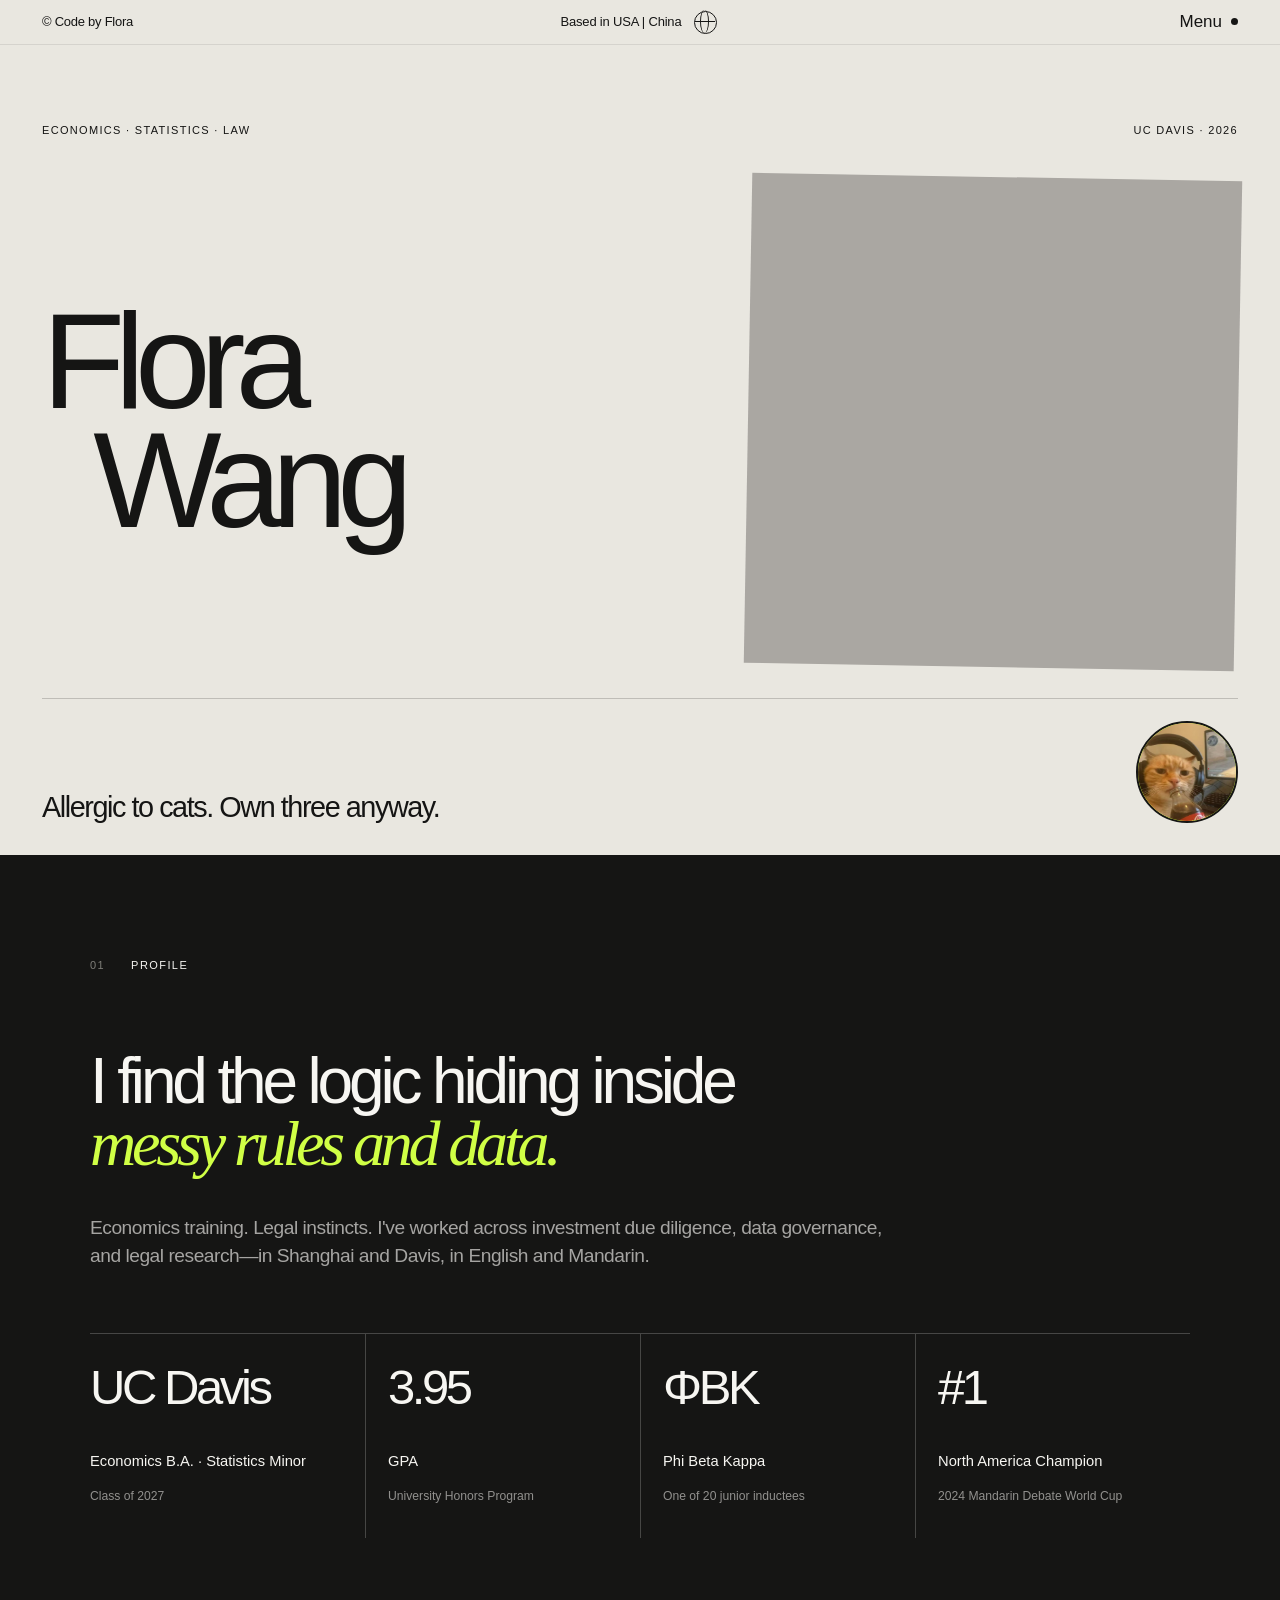
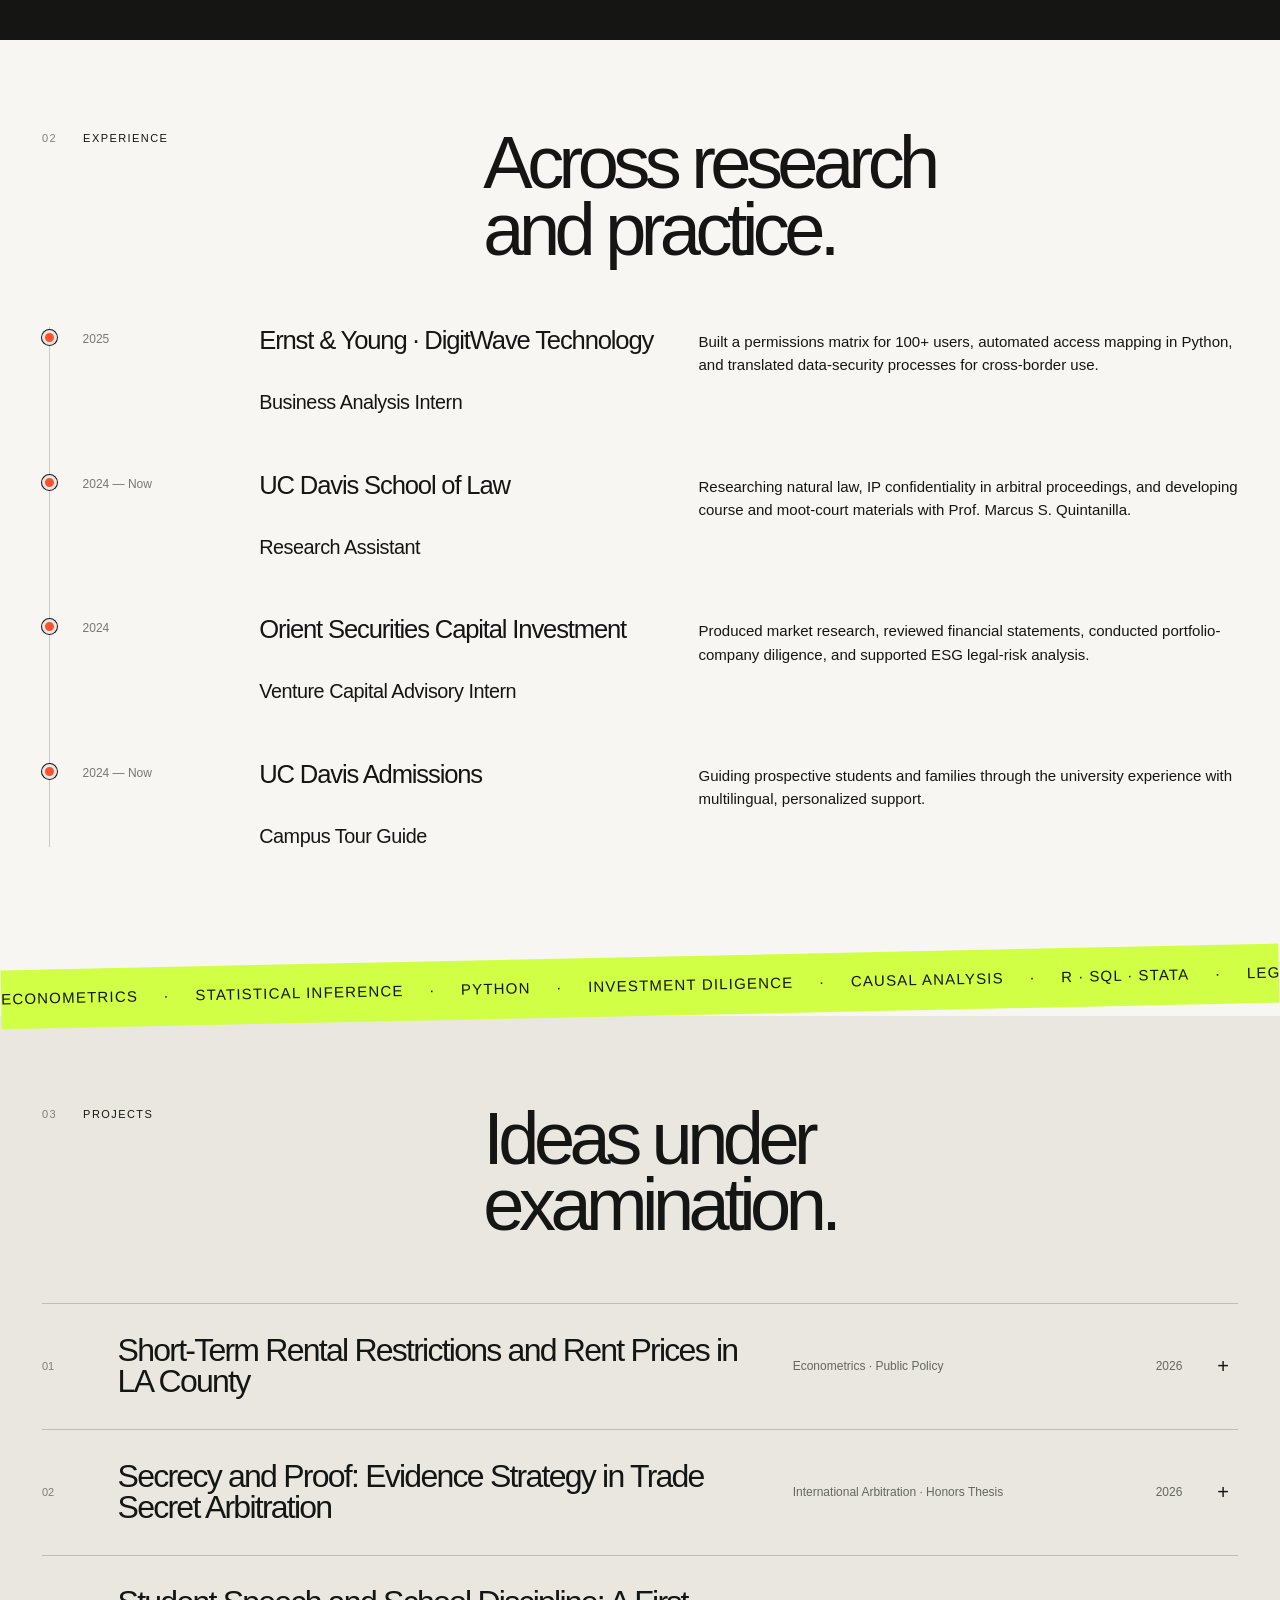
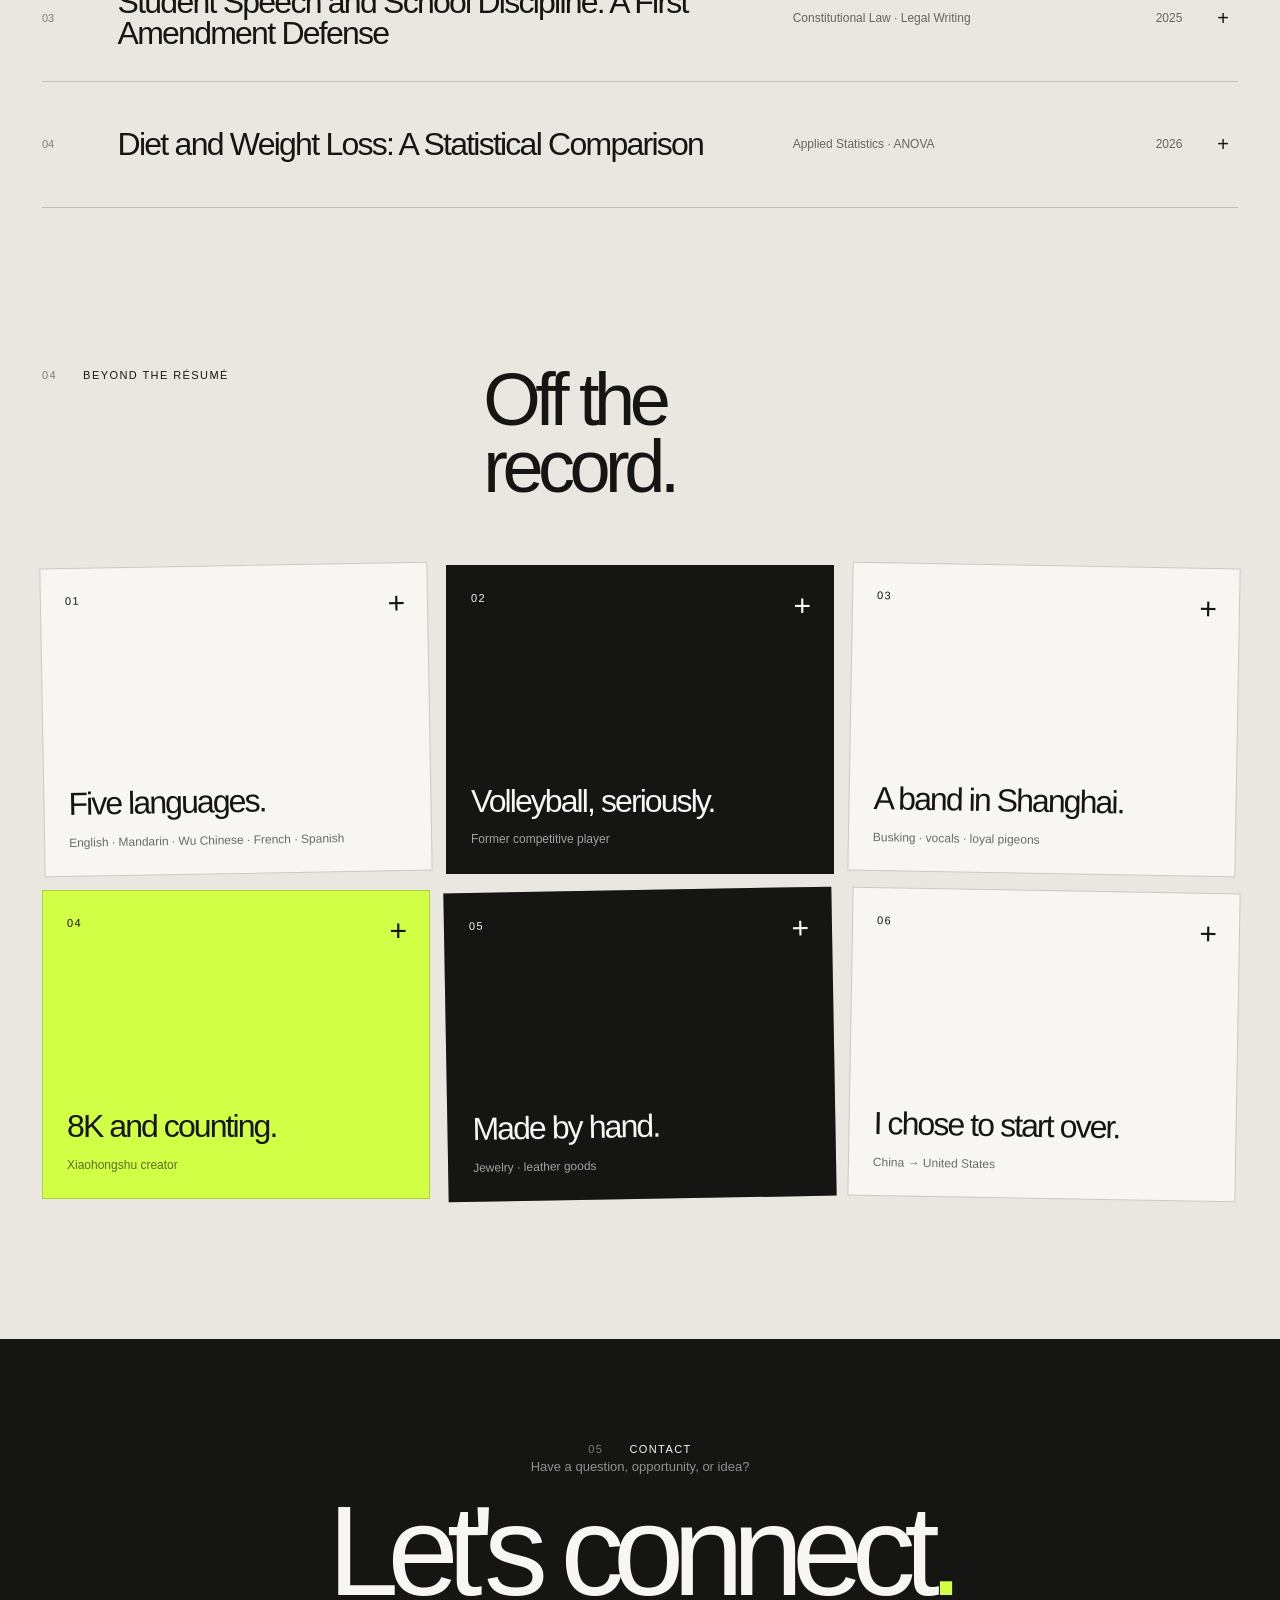
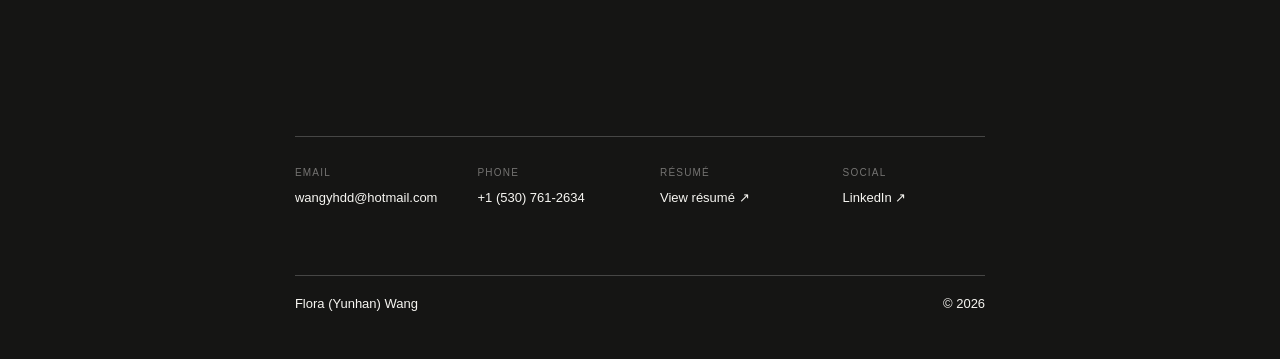
==== commit 5a350a03: "Publish full responsive layout audit" ====
--- a/index.html
+++ b/index.html
@@ -1 +1 @@
-<!DOCTYPE html><html lang="en"><head><meta charSet="utf-8"/><meta name="viewport" content="width=device-width, initial-scale=1"/><link rel="preload" as="image" href="/assets/coke-cat.jpg"/><link rel="stylesheet" href="/_next/static/chunks/097_3fgz5xus9.css" data-precedence="next"/><link rel="preload" as="script" fetchPriority="low" href="/_next/static/chunks/0zuri1ifhhlok.js"/><script src="/_next/static/chunks/0mi2wjm8~9ju~.js" async=""></script><script src="/_next/static/chunks/01h.iy8i7-0vy.js" async=""></script><script src="/_next/static/chunks/turbopack-108mywpjsb1fv.js" async=""></script><script src="/_next/static/chunks/0x_ruk~6~fayx.js" async=""></script><script src="/_next/static/chunks/03nhfuja0_sh~.js" async=""></script><script src="/_next/static/chunks/0lperdugiu~te.js" async=""></script><link rel="preload" href="/assets/flora-portrait.jpg" as="image"/><title>Flora Wang — Law, Finance &amp; Evidence</title><meta name="description" content="Flora Wang is a UC Davis economics and statistics student working across legal research, investment analysis, and data-driven decision-making."/><meta name="keywords" content="Flora Wang,Yunhan Wang,UC Davis,legal research,investment analysis,economics,statistics"/><meta property="og:title" content="Flora Wang — Law, Finance &amp; Evidence"/><meta property="og:description" content="Flora Wang is a UC Davis economics and statistics student working across legal research, investment analysis, and data-driven decision-making."/><meta property="og:image" content="https://flora-oikawa.github.io/og-v3.png"/><meta property="og:image:width" content="1734"/><meta property="og:image:height" content="908"/><meta property="og:image:alt" content="Flora Wang — Law, Finance &amp; Evidence"/><meta property="og:type" content="website"/><meta name="twitter:card" content="summary_large_image"/><meta name="twitter:title" content="Flora Wang — Law, Finance &amp; Evidence"/><meta name="twitter:description" content="Flora Wang is a UC Davis economics and statistics student working across legal research, investment analysis, and data-driven decision-making."/><meta name="twitter:image" content="https://flora-oikawa.github.io/og-v3.png"/><script src="/_next/static/chunks/03~yq9q893hmn.js" noModule=""></script></head><body><div hidden=""><!--$--><!--/$--></div><main><div class="cursor-orbit " style="transform:translate3d(0px, 0px, 0)" aria-hidden="true"></div><header class="site-header "><a class="brand-link" href="#top" aria-label="Flora Wang, home"><span>© Code by </span><span class="brand-swap" aria-hidden="true"><span>Flora</span><span>Flora Wang</span></span></a><div class="header-location" aria-label="Current location"><span class="location-copy"><strong>Based in USA | China</strong></span><span class="location-globe" aria-hidden="true"><span class="globe-mark"></span></span></div><button class="menu-button" type="button" aria-expanded="false" aria-controls="site-menu" aria-label="Open menu"><span>Menu</span><span class="menu-dot" aria-hidden="true"></span></button></header><div class="menu-overlay " id="site-menu" aria-hidden="true"><span class="menu-kicker">Navigation</span><nav aria-label="Primary navigation"><a href="#top"><span>00</span>Home</a><a href="#profile"><span>01</span>Profile</a><a href="#experience"><span>02</span>Experience</a><a href="#projects"><span>03</span>Projects</a><a href="#beyond"><span>04</span>Beyond</a><a href="#contact"><span>05</span>Contact</a></nav><div class="menu-social"><a href="https://www.linkedin.com/in/yunhan-wang-81345233a" target="_blank" rel="noreferrer">LinkedIn <span aria-hidden="true">↗</span></a><a href="mailto:wangyhdd@hotmail.com">Email <span aria-hidden="true">↗</span></a></div></div><section class="hero" id="top"><div class="hero-eyebrow"><span>Economics · Statistics · Law</span><span>UC Davis · 2026</span></div><div class="hero-title-wrap"><h1><span class="title-line">Flora</span><span class="title-line title-line-offset">Wang</span></h1><div class="hero-portrait"><picture><source media="(max-width: 700px)" srcSet="/assets/flora-portrait-mobile.jpg"/><img alt="Portrait of Flora Wang" decoding="async" data-nimg="fill" style="position:absolute;height:100%;width:100%;left:0;top:0;right:0;bottom:0;color:transparent" src="/assets/flora-portrait.jpg"/></picture></div></div><div class="hero-bottom"><p>Allergic to cats. Own three anyway.</p><a class="round-link" href="#profile" aria-label="Explore Flora Wang&#x27;s profile"><img class="cat-avatar-image" src="/assets/coke-cat.jpg" alt="Orange tabby cat wearing headphones and drinking from a bottle" width="104" height="104"/></a></div></section><section class="statement section-dark" id="profile"><div class="section-label"><span>01</span><span>Profile</span></div><div class="statement-copy"><p class="statement-lead"><span>I find the logic hiding inside</span><em>messy rules and data.</em></p><p class="statement-secondary">Economics training. Legal instincts. I&#x27;ve worked across investment due diligence, data governance, and legal research—in Shanghai and Davis, in English and Mandarin.</p></div><div class="profile-facts"><div><span class="fact-value fact-title">UC Davis</span><span class="fact-label fact-line-one">Economics B.A. · Statistics Minor</span><span class="fact-label fact-line-two">Class of 2027</span></div><div><span class="fact-value fact-title">3.95</span><span class="fact-label fact-line-one">GPA</span><span class="fact-label fact-line-two">University Honors Program</span></div><div><span class="fact-value fact-title" aria-label="Phi Beta Kappa">ΦΒΚ</span><span class="fact-label fact-line-one">Phi Beta Kappa</span><span class="fact-label fact-line-two">One of 20 junior inductees</span></div><div><span class="fact-value fact-title">#1</span><span class="fact-label fact-line-one">North America Champion</span><span class="fact-label fact-line-two">2024 Mandarin Debate World Cup</span></div></div></section><section class="experience-section section-light" id="experience"><div class="section-heading"><div class="section-label"><span>02</span><span>Experience</span></div><h2>Across research<br/>and practice.</h2></div><div class="experience-list"><article class="experience-item"><span class="timeline-marker" aria-hidden="true"></span><span class="experience-period">2025</span><div><h3>Ernst &amp; Young · DigitWave Technology</h3><p class="experience-role">Business Analysis Intern</p></div><p class="experience-detail">Built a permissions matrix for 100+ users, automated access mapping in Python, and translated data-security processes for cross-border use.</p></article><article class="experience-item"><span class="timeline-marker" aria-hidden="true"></span><span class="experience-period">2024 — Now</span><div><h3>UC Davis School of Law</h3><p class="experience-role">Research Assistant</p></div><p class="experience-detail">Researching natural law, IP confidentiality in arbitral proceedings, and developing course and moot-court materials with Prof. Marcus S. Quintanilla.</p></article><article class="experience-item"><span class="timeline-marker" aria-hidden="true"></span><span class="experience-period">2024</span><div><h3>Orient Securities Capital Investment</h3><p class="experience-role">Venture Capital Advisory Intern</p></div><p class="experience-detail">Produced market research, reviewed financial statements, conducted portfolio-company diligence, and supported ESG legal-risk analysis.</p></article><article class="experience-item"><span class="timeline-marker" aria-hidden="true"></span><span class="experience-period">2024 — Now</span><div><h3>UC Davis Admissions</h3><p class="experience-role">Campus Tour Guide</p></div><p class="experience-detail">Guiding prospective students and families through the university experience with multilingual, personalized support.</p></article></div><div class="skills-marquee" aria-label="Skills and capabilities"><div><span>Econometrics</span><i>·</i><span>Statistical inference</span><i>·</i><span>Python</span><i>·</i><span>Investment diligence</span><i>·</i><span>Causal analysis</span><i>·</i><span>R · SQL · Stata</span><i>·</i><span>Legal research</span></div></div></section><section class="work-section" id="projects"><div class="section-heading"><div class="section-label"><span>03</span><span>Projects</span></div><h2>Ideas under<br/>examination.</h2></div><div class="work-list"><article class="work-item"><details><summary><span class="work-number">01</span><span class="work-title">Short-Term Rental Restrictions and Rent Prices in LA County</span><span class="work-meta">Econometrics · Public Policy<small>2026</small></span><span class="work-toggle" aria-hidden="true">+</span></summary><div class="work-details"><p>Applied difference-in-differences with ZIP code and time fixed effects to estimate the impact of Home Sharing Ordinances on residential rents across 245 ZIP codes (2015–2025).</p><p class="work-outcome">Estimated a 2.2% rent reduction pre-COVID; the effect disappears post-COVID, consistent with pandemic-driven market disruption.</p></div></details></article><article class="work-item"><details><summary><span class="work-number">02</span><span class="work-title">Secrecy and Proof: Evidence Strategy in Trade Secret Arbitration</span><span class="work-meta">International Arbitration · Honors Thesis<small>2026</small></span><span class="work-toggle" aria-hidden="true">+</span></summary><div class="work-details"><p>Examined how the FAA, AAA Employment Rules, IBA Rules, and New York Convention interact to limit evidence access for trade secret claimants in international arbitration.</p><p class="work-outcome">Identified a structural evidentiary gap and proposed a four-part strategy framework for navigating it.</p><a href="/work/flora-wang-honors-thesis.pdf" target="_blank" rel="noreferrer">Read thesis<!-- --> <span aria-hidden="true">↗</span></a></div></details></article><article class="work-item"><details><summary><span class="work-number">03</span><span class="work-title">Student Speech and School Discipline: A First Amendment Defense</span><span class="work-meta">Constitutional Law · Legal Writing<small>2025</small></span><span class="work-toggle" aria-hidden="true">+</span></summary><div class="work-details"><p>Drafted a defense-side legal memorandum analyzing off-campus student speech, school discipline, and procedural due process under the First and Fourteenth Amendments.</p><p class="work-outcome">Synthesized five Supreme Court and circuit precedents into a structured argument for summary judgment.</p><a href="/work/flora-wang-legal-writing-sample.pdf" target="_blank" rel="noreferrer">Read writing sample<!-- --> <span aria-hidden="true">↗</span></a></div></details></article><article class="work-item"><details><summary><span class="work-number">04</span><span class="work-title">Diet and Weight Loss: A Statistical Comparison</span><span class="work-meta">Applied Statistics · ANOVA<small>2026</small></span><span class="work-toggle" aria-hidden="true">+</span></summary><div class="work-details"><p>Analyzed weight-loss outcomes across three diet programs using 76 participants, applying one-way ANOVA, Tukey post-hoc comparisons, and power analysis.</p><p class="work-outcome">Found statistically significant differences (p = 0.00339); identified the most effective program and quantified the performance gap.</p></div></details></article></div></section><section class="beyond-section" id="beyond"><div class="section-heading"><div class="section-label"><span>04</span><span>Beyond the résumé</span></div><h2>Off the<br/>record.</h2></div><div class="life-grid"><details class="life-card"><summary><span class="life-number">01</span><h3>Five languages.</h3><p class="life-meta">English · Mandarin · Wu Chinese · French · Spanish</p><span class="life-toggle" aria-hidden="true">+</span></summary><p class="life-detail">Fluently in three, convincingly in two, embarrassingly in none of them when I’m tired.</p></details><details class="life-card"><summary><span class="life-number">02</span><h3>Volleyball, seriously.</h3><p class="life-meta">Former competitive player</p><span class="life-toggle" aria-hidden="true">+</span></summary><p class="life-detail">Not recreationally. Like, seriously. My knees have opinions about this.</p></details><details class="life-card"><summary><span class="life-number">03</span><h3>A band in Shanghai.</h3><p class="life-meta">Busking · vocals · loyal pigeons</p><span class="life-toggle" aria-hidden="true">+</span></summary><p class="life-detail">We were actually pretty good. The pigeons were our most loyal audience.</p></details><details class="life-card"><summary><span class="life-number">04</span><h3>8K and counting.</h3><p class="life-meta">Xiaohongshu creator</p><span class="life-toggle" aria-hidden="true">+</span></summary><p class="life-detail">I write about college applications, music, and whatever is on my mind. Somehow, people read it.</p></details><details class="life-card"><summary><span class="life-number">05</span><h3>Made by hand.</h3><p class="life-meta">Jewelry · leather goods</p><span class="life-toggle" aria-hidden="true">+</span></summary><p class="life-detail">Rings, bags, and straps—mostly gifts. Sometimes I keep the good ones.</p></details><details class="life-card"><summary><span class="life-number">06</span><h3>I chose to start over.</h3><p class="life-meta">China → United States</p><span class="life-toggle" aria-hidden="true">+</span></summary><p class="life-detail">I left law school in China to begin again in the U.S. Best chaotic decision I’ve ever made.</p></details></div></section><section class="contact-section section-dark" id="contact"><div class="section-label"><span>05</span><span>Contact</span></div><p class="contact-kicker">Have a question, opportunity, or idea?</p><h2 class="contact-title">Let&#x27;s connect<span>.</span></h2><div class="contact-bottom" id="contact-details"><div><span class="contact-label">Email</span><a href="mailto:wangyhdd@hotmail.com">wangyhdd@hotmail.com</a></div><div><span class="contact-label">Phone</span><a href="tel:+15307612634">+1 (530) 761-2634</a></div><div><span class="contact-label">Résumé</span><a href="/work/flora-wang-resume.pdf" target="_blank" rel="noreferrer">View résumé <span aria-hidden="true">↗</span></a></div><div><span class="contact-label">Social</span><a href="https://www.linkedin.com/in/yunhan-wang-81345233a" target="_blank" rel="noreferrer">LinkedIn <span aria-hidden="true">↗</span></a></div><div class="contact-signoff"><span>Flora (Yunhan) Wang</span><span>© <!-- -->2026</span></div></div></section></main><!--$--><!--/$--><script src="/_next/static/chunks/0zuri1ifhhlok.js" id="_R_" async=""></script><script>(self.__next_f=self.__next_f||[]).push([0])</script><script>self.__next_f.push([1,"1:\"$Sreact.fragment\"\n2:I[28270,[\"/_next/static/chunks/0x_ruk~6~fayx.js\",\"/_next/static/chunks/03nhfuja0_sh~.js\"],\"default\"]\n3:I[7640,[\"/_next/static/chunks/0x_ruk~6~fayx.js\",\"/_next/static/chunks/03nhfuja0_sh~.js\"],\"default\"]\n4:I[22789,[\"/_next/static/chunks/0x_ruk~6~fayx.js\",\"/_next/static/chunks/03nhfuja0_sh~.js\"],\"ClientPageRoot\"]\n5:I[31713,[\"/_next/static/chunks/0x_ruk~6~fayx.js\",\"/_next/static/chunks/03nhfuja0_sh~.js\",\"/_next/static/chunks/0lperdugiu~te.js\"],\"default\"]\n8:I[84080,[\"/_next/static/chunks/0x_ruk~6~fayx.js\",\"/_next/static/chunks/03nhfuja0_sh~.js\"],\"OutletBoundary\"]\n9:\"$Sreact.suspense\"\nb:I[84080,[\"/_next/static/chunks/0x_ruk~6~fayx.js\",\"/_next/static/chunks/03nhfuja0_sh~.js\"],\"ViewportBoundary\"]\nd:I[84080,[\"/_next/static/chunks/0x_ruk~6~fayx.js\",\"/_next/static/chunks/03nhfuja0_sh~.js\"],\"MetadataBoundary\"]\nf:I[48574,[\"/_next/static/chunks/0x_ruk~6~fayx.js\",\"/_next/static/chunks/03nhfuja0_sh~.js\"],\"default\",1]\n:HL[\"/_next/static/chunks/097_3fgz5xus9.css\",\"style\"]\n"])</script><script>self.__next_f.push([1,"0:{\"P\":null,\"c\":[\"\",\"\"],\"q\":\"\",\"i\":false,\"f\":[[[\"\",{\"children\":[\"__PAGE__\",{}]},\"$undefined\",\"$undefined\",16],[[\"$\",\"$1\",\"c\",{\"children\":[[[\"$\",\"link\",\"0\",{\"rel\":\"stylesheet\",\"href\":\"/_next/static/chunks/097_3fgz5xus9.css\",\"precedence\":\"next\",\"crossOrigin\":\"$undefined\",\"nonce\":\"$undefined\"}],[\"$\",\"script\",\"script-0\",{\"src\":\"/_next/static/chunks/0x_ruk~6~fayx.js\",\"async\":true,\"nonce\":\"$undefined\"}],[\"$\",\"script\",\"script-1\",{\"src\":\"/_next/static/chunks/03nhfuja0_sh~.js\",\"async\":true,\"nonce\":\"$undefined\"}]],[\"$\",\"html\",null,{\"lang\":\"en\",\"children\":[\"$\",\"body\",null,{\"children\":[\"$\",\"$L2\",null,{\"parallelRouterKey\":\"children\",\"error\":\"$undefined\",\"errorStyles\":\"$undefined\",\"errorScripts\":\"$undefined\",\"template\":[\"$\",\"$L3\",null,{}],\"templateStyles\":\"$undefined\",\"templateScripts\":\"$undefined\",\"notFound\":[[[\"$\",\"title\",null,{\"children\":\"404: This page could not be found.\"}],[\"$\",\"div\",null,{\"style\":{\"fontFamily\":\"system-ui,\\\"Segoe UI\\\",Roboto,Helvetica,Arial,sans-serif,\\\"Apple Color Emoji\\\",\\\"Segoe UI Emoji\\\"\",\"height\":\"100vh\",\"textAlign\":\"center\",\"display\":\"flex\",\"flexDirection\":\"column\",\"alignItems\":\"center\",\"justifyContent\":\"center\"},\"children\":[\"$\",\"div\",null,{\"children\":[[\"$\",\"style\",null,{\"dangerouslySetInnerHTML\":{\"__html\":\"body{color:#000;background:#fff;margin:0}.next-error-h1{border-right:1px solid rgba(0,0,0,.3)}@media (prefers-color-scheme:dark){body{color:#fff;background:#000}.next-error-h1{border-right:1px solid rgba(255,255,255,.3)}}\"}}],[\"$\",\"h1\",null,{\"className\":\"next-error-h1\",\"style\":{\"display\":\"inline-block\",\"margin\":\"0 20px 0 0\",\"padding\":\"0 23px 0 0\",\"fontSize\":24,\"fontWeight\":500,\"verticalAlign\":\"top\",\"lineHeight\":\"49px\"},\"children\":404}],[\"$\",\"div\",null,{\"style\":{\"display\":\"inline-block\"},\"children\":[\"$\",\"h2\",null,{\"style\":{\"fontSize\":14,\"fontWeight\":400,\"lineHeight\":\"49px\",\"margin\":0},\"children\":\"This page could not be found.\"}]}]]}]}]],[]],\"forbidden\":\"$undefined\",\"unauthorized\":\"$undefined\"}]}]}]]}],{\"children\":[[\"$\",\"$1\",\"c\",{\"children\":[[\"$\",\"$L4\",null,{\"Component\":\"$5\",\"serverProvidedParams\":{\"searchParams\":{},\"params\":{},\"promises\":[\"$@6\",\"$@7\"]}}],[[\"$\",\"script\",\"script-0\",{\"src\":\"/_next/static/chunks/0lperdugiu~te.js\",\"async\":true,\"nonce\":\"$undefined\"}]],[\"$\",\"$L8\",null,{\"children\":[\"$\",\"$9\",null,{\"name\":\"Next.MetadataOutlet\",\"children\":\"$@a\"}]}]]}],{},null,false,null]},null,false,null],[\"$\",\"$1\",\"h\",{\"children\":[null,[\"$\",\"$Lb\",null,{\"children\":\"$Lc\"}],[\"$\",\"div\",null,{\"hidden\":true,\"children\":[\"$\",\"$Ld\",null,{\"children\":[\"$\",\"$9\",null,{\"name\":\"Next.Metadata\",\"children\":\"$Le\"}]}]}],null]}],false]],\"m\":\"$undefined\",\"G\":[\"$f\",[[\"$\",\"link\",\"0\",{\"rel\":\"stylesheet\",\"href\":\"/_next/static/chunks/097_3fgz5xus9.css\",\"precedence\":\"next\",\"crossOrigin\":\"$undefined\",\"nonce\":\"$undefined\"}]]],\"S\":true,\"h\":null,\"s\":\"$undefined\",\"l\":\"$undefined\",\"p\":\"$undefined\",\"d\":\"$undefined\",\"b\":\"NO_syW7ZYsjWrV4LBXITC\"}\n"])</script><script>self.__next_f.push([1,"6:{}\n7:\"$0:f:0:1:1:children:0:props:children:0:props:serverProvidedParams:params\"\n"])</script><script>self.__next_f.push([1,"c:[[\"$\",\"meta\",\"0\",{\"charSet\":\"utf-8\"}],[\"$\",\"meta\",\"1\",{\"name\":\"viewport\",\"content\":\"width=device-width, initial-scale=1\"}]]\n"])</script><script>self.__next_f.push([1,"a:null\n"])</script><script>self.__next_f.push([1,"e:[[\"$\",\"title\",\"0\",{\"children\":\"Flora Wang — Law, Finance \u0026 Evidence\"}],[\"$\",\"meta\",\"1\",{\"name\":\"description\",\"content\":\"Flora Wang is a UC Davis economics and statistics student working across legal research, investment analysis, and data-driven decision-making.\"}],[\"$\",\"meta\",\"2\",{\"name\":\"keywords\",\"content\":\"Flora Wang,Yunhan Wang,UC Davis,legal research,investment analysis,economics,statistics\"}],[\"$\",\"meta\",\"3\",{\"property\":\"og:title\",\"content\":\"Flora Wang — Law, Finance \u0026 Evidence\"}],[\"$\",\"meta\",\"4\",{\"property\":\"og:description\",\"content\":\"Flora Wang is a UC Davis economics and statistics student working across legal research, investment analysis, and data-driven decision-making.\"}],[\"$\",\"meta\",\"5\",{\"property\":\"og:image\",\"content\":\"https://flora-oikawa.github.io/og-v3.png\"}],[\"$\",\"meta\",\"6\",{\"property\":\"og:image:width\",\"content\":\"1734\"}],[\"$\",\"meta\",\"7\",{\"property\":\"og:image:height\",\"content\":\"908\"}],[\"$\",\"meta\",\"8\",{\"property\":\"og:image:alt\",\"content\":\"Flora Wang — Law, Finance \u0026 Evidence\"}],[\"$\",\"meta\",\"9\",{\"property\":\"og:type\",\"content\":\"website\"}],[\"$\",\"meta\",\"10\",{\"name\":\"twitter:card\",\"content\":\"summary_large_image\"}],[\"$\",\"meta\",\"11\",{\"name\":\"twitter:title\",\"content\":\"Flora Wang — Law, Finance \u0026 Evidence\"}],[\"$\",\"meta\",\"12\",{\"name\":\"twitter:description\",\"content\":\"Flora Wang is a UC Davis economics and statistics student working across legal research, investment analysis, and data-driven decision-making.\"}],[\"$\",\"meta\",\"13\",{\"name\":\"twitter:image\",\"content\":\"https://flora-oikawa.github.io/og-v3.png\"}]]\n"])</script></body></html>+<!DOCTYPE html><html lang="en"><head><meta charSet="utf-8"/><meta name="viewport" content="width=device-width, initial-scale=1"/><link rel="preload" as="image" href="/assets/coke-cat.jpg"/><link rel="stylesheet" href="/_next/static/chunks/0dkbg77ys~bow.css" data-precedence="next"/><link rel="preload" as="script" fetchPriority="low" href="/_next/static/chunks/0zuri1ifhhlok.js"/><script src="/_next/static/chunks/0mi2wjm8~9ju~.js" async=""></script><script src="/_next/static/chunks/01h.iy8i7-0vy.js" async=""></script><script src="/_next/static/chunks/turbopack-108mywpjsb1fv.js" async=""></script><script src="/_next/static/chunks/0x_ruk~6~fayx.js" async=""></script><script src="/_next/static/chunks/03nhfuja0_sh~.js" async=""></script><script src="/_next/static/chunks/0lperdugiu~te.js" async=""></script><link rel="preload" href="/assets/flora-portrait.jpg" as="image"/><title>Flora Wang — Law, Finance &amp; Evidence</title><meta name="description" content="Flora Wang is a UC Davis economics and statistics student working across legal research, investment analysis, and data-driven decision-making."/><meta name="keywords" content="Flora Wang,Yunhan Wang,UC Davis,legal research,investment analysis,economics,statistics"/><meta property="og:title" content="Flora Wang — Law, Finance &amp; Evidence"/><meta property="og:description" content="Flora Wang is a UC Davis economics and statistics student working across legal research, investment analysis, and data-driven decision-making."/><meta property="og:image" content="https://flora-oikawa.github.io/og-v3.png"/><meta property="og:image:width" content="1734"/><meta property="og:image:height" content="908"/><meta property="og:image:alt" content="Flora Wang — Law, Finance &amp; Evidence"/><meta property="og:type" content="website"/><meta name="twitter:card" content="summary_large_image"/><meta name="twitter:title" content="Flora Wang — Law, Finance &amp; Evidence"/><meta name="twitter:description" content="Flora Wang is a UC Davis economics and statistics student working across legal research, investment analysis, and data-driven decision-making."/><meta name="twitter:image" content="https://flora-oikawa.github.io/og-v3.png"/><script src="/_next/static/chunks/03~yq9q893hmn.js" noModule=""></script></head><body><div hidden=""><!--$--><!--/$--></div><main><div class="cursor-orbit " style="transform:translate3d(0px, 0px, 0)" aria-hidden="true"></div><header class="site-header "><a class="brand-link" href="#top" aria-label="Flora Wang, home"><span>© Code by </span><span class="brand-swap" aria-hidden="true"><span>Flora</span><span>Flora Wang</span></span></a><div class="header-location" aria-label="Current location"><span class="location-copy"><strong>Based in USA | China</strong></span><span class="location-globe" aria-hidden="true"><span class="globe-mark"></span></span></div><button class="menu-button" type="button" aria-expanded="false" aria-controls="site-menu" aria-label="Open menu"><span>Menu</span><span class="menu-dot" aria-hidden="true"></span></button></header><div class="menu-overlay " id="site-menu" aria-hidden="true"><span class="menu-kicker">Navigation</span><nav aria-label="Primary navigation"><a href="#top"><span>00</span>Home</a><a href="#profile"><span>01</span>Profile</a><a href="#experience"><span>02</span>Experience</a><a href="#projects"><span>03</span>Projects</a><a href="#beyond"><span>04</span>Beyond</a><a href="#contact"><span>05</span>Contact</a></nav><div class="menu-social"><a href="https://www.linkedin.com/in/yunhan-wang-81345233a" target="_blank" rel="noreferrer">LinkedIn <span aria-hidden="true">↗</span></a><a href="mailto:wangyhdd@hotmail.com">Email <span aria-hidden="true">↗</span></a></div></div><section class="hero" id="top"><div class="hero-eyebrow"><span>Economics · Statistics · Law</span><span>UC Davis · 2026</span></div><div class="hero-title-wrap"><h1><span class="title-line">Flora</span><span class="title-line title-line-offset">Wang</span></h1><div class="hero-portrait"><picture><source media="(max-width: 700px)" srcSet="/assets/flora-portrait-mobile.jpg"/><img alt="Portrait of Flora Wang" decoding="async" data-nimg="fill" style="position:absolute;height:100%;width:100%;left:0;top:0;right:0;bottom:0;color:transparent" src="/assets/flora-portrait.jpg"/></picture></div></div><div class="hero-bottom"><p>Allergic to cats. Own three anyway.</p><a class="round-link" href="#profile" aria-label="Explore Flora Wang&#x27;s profile"><img class="cat-avatar-image" src="/assets/coke-cat.jpg" alt="Orange tabby cat wearing headphones and drinking from a bottle" width="104" height="104"/></a></div></section><section class="statement section-dark" id="profile"><div class="section-label"><span>01</span><span>Profile</span></div><div class="statement-copy"><p class="statement-lead"><span>I find the logic hiding inside</span><em>messy rules and data.</em></p><p class="statement-secondary">Economics training. Legal instincts. I&#x27;ve worked across investment due diligence, data governance, and legal research—in Shanghai and Davis, in English and Mandarin.</p></div><div class="profile-facts"><div><span class="fact-value fact-title">UC Davis</span><span class="fact-label fact-line-one">Economics B.A. · Statistics Minor</span><span class="fact-label fact-line-two">Class of 2027</span></div><div><span class="fact-value fact-title">3.95</span><span class="fact-label fact-line-one">GPA</span><span class="fact-label fact-line-two">University Honors Program</span></div><div><span class="fact-value fact-title" aria-label="Phi Beta Kappa">ΦΒΚ</span><span class="fact-label fact-line-one">Phi Beta Kappa</span><span class="fact-label fact-line-two">One of 20 junior inductees</span></div><div><span class="fact-value fact-title">#1</span><span class="fact-label fact-line-one">North America Champion</span><span class="fact-label fact-line-two">2024 Mandarin Debate World Cup</span></div></div></section><section class="experience-section section-light" id="experience"><div class="section-heading"><div class="section-label"><span>02</span><span>Experience</span></div><h2>Across research<br/>and practice.</h2></div><div class="experience-list"><article class="experience-item"><span class="timeline-marker" aria-hidden="true"></span><span class="experience-period">2025</span><div><h3>Ernst &amp; Young · DigitWave Technology</h3><p class="experience-role">Business Analysis Intern</p></div><p class="experience-detail">Built a permissions matrix for 100+ users, automated access mapping in Python, and translated data-security processes for cross-border use.</p></article><article class="experience-item"><span class="timeline-marker" aria-hidden="true"></span><span class="experience-period">2024 — Now</span><div><h3>UC Davis School of Law</h3><p class="experience-role">Research Assistant</p></div><p class="experience-detail">Researching natural law, IP confidentiality in arbitral proceedings, and developing course and moot-court materials with Prof. Marcus S. Quintanilla.</p></article><article class="experience-item"><span class="timeline-marker" aria-hidden="true"></span><span class="experience-period">2024</span><div><h3>Orient Securities Capital Investment</h3><p class="experience-role">Venture Capital Advisory Intern</p></div><p class="experience-detail">Produced market research, reviewed financial statements, conducted portfolio-company diligence, and supported ESG legal-risk analysis.</p></article><article class="experience-item"><span class="timeline-marker" aria-hidden="true"></span><span class="experience-period">2024 — Now</span><div><h3>UC Davis Admissions</h3><p class="experience-role">Campus Tour Guide</p></div><p class="experience-detail">Guiding prospective students and families through the university experience with multilingual, personalized support.</p></article></div><div class="skills-marquee" aria-label="Skills and capabilities"><div><span>Econometrics</span><i>·</i><span>Statistical inference</span><i>·</i><span>Python</span><i>·</i><span>Investment diligence</span><i>·</i><span>Causal analysis</span><i>·</i><span>R · SQL · Stata</span><i>·</i><span>Legal research</span></div></div></section><section class="work-section" id="projects"><div class="section-heading"><div class="section-label"><span>03</span><span>Projects</span></div><h2>Ideas under<br/>examination.</h2></div><div class="work-list"><article class="work-item"><details><summary><span class="work-number">01</span><span class="work-title">Short-Term Rental Restrictions and Rent Prices in LA County</span><span class="work-meta">Econometrics · Public Policy<small>2026</small></span><span class="work-toggle" aria-hidden="true">+</span></summary><div class="work-details"><p>Applied difference-in-differences with ZIP code and time fixed effects to estimate the impact of Home Sharing Ordinances on residential rents across 245 ZIP codes (2015–2025).</p><p class="work-outcome">Estimated a 2.2% rent reduction pre-COVID; the effect disappears post-COVID, consistent with pandemic-driven market disruption.</p></div></details></article><article class="work-item"><details><summary><span class="work-number">02</span><span class="work-title">Secrecy and Proof: Evidence Strategy in Trade Secret Arbitration</span><span class="work-meta">International Arbitration · Honors Thesis<small>2026</small></span><span class="work-toggle" aria-hidden="true">+</span></summary><div class="work-details"><p>Examined how the FAA, AAA Employment Rules, IBA Rules, and New York Convention interact to limit evidence access for trade secret claimants in international arbitration.</p><p class="work-outcome">Identified a structural evidentiary gap and proposed a four-part strategy framework for navigating it.</p><a href="/work/flora-wang-honors-thesis.pdf" target="_blank" rel="noreferrer">Read thesis<!-- --> <span aria-hidden="true">↗</span></a></div></details></article><article class="work-item"><details><summary><span class="work-number">03</span><span class="work-title">Student Speech and School Discipline: A First Amendment Defense</span><span class="work-meta">Constitutional Law · Legal Writing<small>2025</small></span><span class="work-toggle" aria-hidden="true">+</span></summary><div class="work-details"><p>Drafted a defense-side legal memorandum analyzing off-campus student speech, school discipline, and procedural due process under the First and Fourteenth Amendments.</p><p class="work-outcome">Synthesized five Supreme Court and circuit precedents into a structured argument for summary judgment.</p><a href="/work/flora-wang-legal-writing-sample.pdf" target="_blank" rel="noreferrer">Read writing sample<!-- --> <span aria-hidden="true">↗</span></a></div></details></article><article class="work-item"><details><summary><span class="work-number">04</span><span class="work-title">Diet and Weight Loss: A Statistical Comparison</span><span class="work-meta">Applied Statistics · ANOVA<small>2026</small></span><span class="work-toggle" aria-hidden="true">+</span></summary><div class="work-details"><p>Analyzed weight-loss outcomes across three diet programs using 76 participants, applying one-way ANOVA, Tukey post-hoc comparisons, and power analysis.</p><p class="work-outcome">Found statistically significant differences (p = 0.00339); identified the most effective program and quantified the performance gap.</p></div></details></article></div></section><section class="beyond-section" id="beyond"><div class="section-heading"><div class="section-label"><span>04</span><span>Beyond the résumé</span></div><h2>Off the<br/>record.</h2></div><div class="life-grid"><details class="life-card"><summary><span class="life-number">01</span><h3>Five languages.</h3><p class="life-meta">English · Mandarin · Wu Chinese · French · Spanish</p><span class="life-toggle" aria-hidden="true">+</span></summary><p class="life-detail">Fluently in three, convincingly in two, embarrassingly in none of them when I’m tired.</p></details><details class="life-card"><summary><span class="life-number">02</span><h3>Volleyball, seriously.</h3><p class="life-meta">Former competitive player</p><span class="life-toggle" aria-hidden="true">+</span></summary><p class="life-detail">Not recreationally. Like, seriously. My knees have opinions about this.</p></details><details class="life-card"><summary><span class="life-number">03</span><h3>A band in Shanghai.</h3><p class="life-meta">Busking · vocals · loyal pigeons</p><span class="life-toggle" aria-hidden="true">+</span></summary><p class="life-detail">We were actually pretty good. The pigeons were our most loyal audience.</p></details><details class="life-card"><summary><span class="life-number">04</span><h3>8K and counting.</h3><p class="life-meta">Xiaohongshu creator</p><span class="life-toggle" aria-hidden="true">+</span></summary><p class="life-detail">I write about college applications, music, and whatever is on my mind. Somehow, people read it.</p></details><details class="life-card"><summary><span class="life-number">05</span><h3>Made by hand.</h3><p class="life-meta">Jewelry · leather goods</p><span class="life-toggle" aria-hidden="true">+</span></summary><p class="life-detail">Rings, bags, and straps—mostly gifts. Sometimes I keep the good ones.</p></details><details class="life-card"><summary><span class="life-number">06</span><h3>I chose to start over.</h3><p class="life-meta">China → United States</p><span class="life-toggle" aria-hidden="true">+</span></summary><p class="life-detail">I left law school in China to begin again in the U.S. Best chaotic decision I’ve ever made.</p></details></div></section><section class="contact-section section-dark" id="contact"><div class="section-label"><span>05</span><span>Contact</span></div><p class="contact-kicker">Have a question, opportunity, or idea?</p><h2 class="contact-title">Let&#x27;s connect<span>.</span></h2><div class="contact-bottom" id="contact-details"><div><span class="contact-label">Email</span><a href="mailto:wangyhdd@hotmail.com">wangyhdd@hotmail.com</a></div><div><span class="contact-label">Phone</span><a href="tel:+15307612634">+1 (530) 761-2634</a></div><div><span class="contact-label">Résumé</span><a href="/work/flora-wang-resume.pdf" target="_blank" rel="noreferrer">View résumé <span aria-hidden="true">↗</span></a></div><div><span class="contact-label">Social</span><a href="https://www.linkedin.com/in/yunhan-wang-81345233a" target="_blank" rel="noreferrer">LinkedIn <span aria-hidden="true">↗</span></a></div><div class="contact-signoff"><span>Flora (Yunhan) Wang</span><span>© <!-- -->2026</span></div></div></section></main><!--$--><!--/$--><script src="/_next/static/chunks/0zuri1ifhhlok.js" id="_R_" async=""></script><script>(self.__next_f=self.__next_f||[]).push([0])</script><script>self.__next_f.push([1,"1:\"$Sreact.fragment\"\n2:I[28270,[\"/_next/static/chunks/0x_ruk~6~fayx.js\",\"/_next/static/chunks/03nhfuja0_sh~.js\"],\"default\"]\n3:I[7640,[\"/_next/static/chunks/0x_ruk~6~fayx.js\",\"/_next/static/chunks/03nhfuja0_sh~.js\"],\"default\"]\n4:I[22789,[\"/_next/static/chunks/0x_ruk~6~fayx.js\",\"/_next/static/chunks/03nhfuja0_sh~.js\"],\"ClientPageRoot\"]\n5:I[31713,[\"/_next/static/chunks/0x_ruk~6~fayx.js\",\"/_next/static/chunks/03nhfuja0_sh~.js\",\"/_next/static/chunks/0lperdugiu~te.js\"],\"default\"]\n8:I[84080,[\"/_next/static/chunks/0x_ruk~6~fayx.js\",\"/_next/static/chunks/03nhfuja0_sh~.js\"],\"OutletBoundary\"]\n9:\"$Sreact.suspense\"\nb:I[84080,[\"/_next/static/chunks/0x_ruk~6~fayx.js\",\"/_next/static/chunks/03nhfuja0_sh~.js\"],\"ViewportBoundary\"]\nd:I[84080,[\"/_next/static/chunks/0x_ruk~6~fayx.js\",\"/_next/static/chunks/03nhfuja0_sh~.js\"],\"MetadataBoundary\"]\nf:I[48574,[\"/_next/static/chunks/0x_ruk~6~fayx.js\",\"/_next/static/chunks/03nhfuja0_sh~.js\"],\"default\",1]\n:HL[\"/_next/static/chunks/0dkbg77ys~bow.css\",\"style\"]\n"])</script><script>self.__next_f.push([1,"0:{\"P\":null,\"c\":[\"\",\"\"],\"q\":\"\",\"i\":false,\"f\":[[[\"\",{\"children\":[\"__PAGE__\",{}]},\"$undefined\",\"$undefined\",16],[[\"$\",\"$1\",\"c\",{\"children\":[[[\"$\",\"link\",\"0\",{\"rel\":\"stylesheet\",\"href\":\"/_next/static/chunks/0dkbg77ys~bow.css\",\"precedence\":\"next\",\"crossOrigin\":\"$undefined\",\"nonce\":\"$undefined\"}],[\"$\",\"script\",\"script-0\",{\"src\":\"/_next/static/chunks/0x_ruk~6~fayx.js\",\"async\":true,\"nonce\":\"$undefined\"}],[\"$\",\"script\",\"script-1\",{\"src\":\"/_next/static/chunks/03nhfuja0_sh~.js\",\"async\":true,\"nonce\":\"$undefined\"}]],[\"$\",\"html\",null,{\"lang\":\"en\",\"children\":[\"$\",\"body\",null,{\"children\":[\"$\",\"$L2\",null,{\"parallelRouterKey\":\"children\",\"error\":\"$undefined\",\"errorStyles\":\"$undefined\",\"errorScripts\":\"$undefined\",\"template\":[\"$\",\"$L3\",null,{}],\"templateStyles\":\"$undefined\",\"templateScripts\":\"$undefined\",\"notFound\":[[[\"$\",\"title\",null,{\"children\":\"404: This page could not be found.\"}],[\"$\",\"div\",null,{\"style\":{\"fontFamily\":\"system-ui,\\\"Segoe UI\\\",Roboto,Helvetica,Arial,sans-serif,\\\"Apple Color Emoji\\\",\\\"Segoe UI Emoji\\\"\",\"height\":\"100vh\",\"textAlign\":\"center\",\"display\":\"flex\",\"flexDirection\":\"column\",\"alignItems\":\"center\",\"justifyContent\":\"center\"},\"children\":[\"$\",\"div\",null,{\"children\":[[\"$\",\"style\",null,{\"dangerouslySetInnerHTML\":{\"__html\":\"body{color:#000;background:#fff;margin:0}.next-error-h1{border-right:1px solid rgba(0,0,0,.3)}@media (prefers-color-scheme:dark){body{color:#fff;background:#000}.next-error-h1{border-right:1px solid rgba(255,255,255,.3)}}\"}}],[\"$\",\"h1\",null,{\"className\":\"next-error-h1\",\"style\":{\"display\":\"inline-block\",\"margin\":\"0 20px 0 0\",\"padding\":\"0 23px 0 0\",\"fontSize\":24,\"fontWeight\":500,\"verticalAlign\":\"top\",\"lineHeight\":\"49px\"},\"children\":404}],[\"$\",\"div\",null,{\"style\":{\"display\":\"inline-block\"},\"children\":[\"$\",\"h2\",null,{\"style\":{\"fontSize\":14,\"fontWeight\":400,\"lineHeight\":\"49px\",\"margin\":0},\"children\":\"This page could not be found.\"}]}]]}]}]],[]],\"forbidden\":\"$undefined\",\"unauthorized\":\"$undefined\"}]}]}]]}],{\"children\":[[\"$\",\"$1\",\"c\",{\"children\":[[\"$\",\"$L4\",null,{\"Component\":\"$5\",\"serverProvidedParams\":{\"searchParams\":{},\"params\":{},\"promises\":[\"$@6\",\"$@7\"]}}],[[\"$\",\"script\",\"script-0\",{\"src\":\"/_next/static/chunks/0lperdugiu~te.js\",\"async\":true,\"nonce\":\"$undefined\"}]],[\"$\",\"$L8\",null,{\"children\":[\"$\",\"$9\",null,{\"name\":\"Next.MetadataOutlet\",\"children\":\"$@a\"}]}]]}],{},null,false,null]},null,false,null],[\"$\",\"$1\",\"h\",{\"children\":[null,[\"$\",\"$Lb\",null,{\"children\":\"$Lc\"}],[\"$\",\"div\",null,{\"hidden\":true,\"children\":[\"$\",\"$Ld\",null,{\"children\":[\"$\",\"$9\",null,{\"name\":\"Next.Metadata\",\"children\":\"$Le\"}]}]}],null]}],false]],\"m\":\"$undefined\",\"G\":[\"$f\",[[\"$\",\"link\",\"0\",{\"rel\":\"stylesheet\",\"href\":\"/_next/static/chunks/0dkbg77ys~bow.css\",\"precedence\":\"next\",\"crossOrigin\":\"$undefined\",\"nonce\":\"$undefined\"}]]],\"S\":true,\"h\":null,\"s\":\"$undefined\",\"l\":\"$undefined\",\"p\":\"$undefined\",\"d\":\"$undefined\",\"b\":\"5Oa-phjgmcAU1zUNKuh0E\"}\n"])</script><script>self.__next_f.push([1,"6:{}\n7:\"$0:f:0:1:1:children:0:props:children:0:props:serverProvidedParams:params\"\n"])</script><script>self.__next_f.push([1,"c:[[\"$\",\"meta\",\"0\",{\"charSet\":\"utf-8\"}],[\"$\",\"meta\",\"1\",{\"name\":\"viewport\",\"content\":\"width=device-width, initial-scale=1\"}]]\n"])</script><script>self.__next_f.push([1,"a:null\n"])</script><script>self.__next_f.push([1,"e:[[\"$\",\"title\",\"0\",{\"children\":\"Flora Wang — Law, Finance \u0026 Evidence\"}],[\"$\",\"meta\",\"1\",{\"name\":\"description\",\"content\":\"Flora Wang is a UC Davis economics and statistics student working across legal research, investment analysis, and data-driven decision-making.\"}],[\"$\",\"meta\",\"2\",{\"name\":\"keywords\",\"content\":\"Flora Wang,Yunhan Wang,UC Davis,legal research,investment analysis,economics,statistics\"}],[\"$\",\"meta\",\"3\",{\"property\":\"og:title\",\"content\":\"Flora Wang — Law, Finance \u0026 Evidence\"}],[\"$\",\"meta\",\"4\",{\"property\":\"og:description\",\"content\":\"Flora Wang is a UC Davis economics and statistics student working across legal research, investment analysis, and data-driven decision-making.\"}],[\"$\",\"meta\",\"5\",{\"property\":\"og:image\",\"content\":\"https://flora-oikawa.github.io/og-v3.png\"}],[\"$\",\"meta\",\"6\",{\"property\":\"og:image:width\",\"content\":\"1734\"}],[\"$\",\"meta\",\"7\",{\"property\":\"og:image:height\",\"content\":\"908\"}],[\"$\",\"meta\",\"8\",{\"property\":\"og:image:alt\",\"content\":\"Flora Wang — Law, Finance \u0026 Evidence\"}],[\"$\",\"meta\",\"9\",{\"property\":\"og:type\",\"content\":\"website\"}],[\"$\",\"meta\",\"10\",{\"name\":\"twitter:card\",\"content\":\"summary_large_image\"}],[\"$\",\"meta\",\"11\",{\"name\":\"twitter:title\",\"content\":\"Flora Wang — Law, Finance \u0026 Evidence\"}],[\"$\",\"meta\",\"12\",{\"name\":\"twitter:description\",\"content\":\"Flora Wang is a UC Davis economics and statistics student working across legal research, investment analysis, and data-driven decision-making.\"}],[\"$\",\"meta\",\"13\",{\"name\":\"twitter:image\",\"content\":\"https://flora-oikawa.github.io/og-v3.png\"}]]\n"])</script></body></html>
--- a/_next/static/chunks/0dkbg77ys~bow.css
+++ b/_next/static/chunks/0dkbg77ys~bow.css
@@ -0,0 +1 @@
+@layer properties{@supports (((-webkit-hyphens:none)) and (not (margin-trim:inline))) or ((-moz-orient:inline) and (not (color:rgb(from red r g b)))){*,:before,:after,::backdrop{--tw-rotate-x:initial;--tw-rotate-y:initial;--tw-rotate-z:initial;--tw-skew-x:initial;--tw-skew-y:initial}}}@layer theme{:root,:host{--font-sans:ui-sans-serif, system-ui, sans-serif, "Apple Color Emoji", "Segoe UI Emoji", "Segoe UI Symbol", "Noto Color Emoji";--font-mono:ui-monospace, SFMono-Regular, Menlo, Monaco, Consolas, "Liberation Mono", "Courier New", monospace;--spacing:.25rem;--default-font-family:var(--font-sans);--default-mono-font-family:var(--font-mono)}}@layer base{*,:after,:before,::backdrop{box-sizing:border-box;border:0 solid;margin:0;padding:0}::file-selector-button{box-sizing:border-box;border:0 solid;margin:0;padding:0}html,:host{-webkit-text-size-adjust:100%;tab-size:4;line-height:1.5;font-family:var(--default-font-family,ui-sans-serif, system-ui, sans-serif, "Apple Color Emoji", "Segoe UI Emoji", "Segoe UI Symbol", "Noto Color Emoji");font-feature-settings:var(--default-font-feature-settings,normal);font-variation-settings:var(--default-font-variation-settings,normal);-webkit-tap-highlight-color:transparent}hr{height:0;color:inherit;border-top-width:1px}abbr:where([title]){-webkit-text-decoration:underline dotted;text-decoration:underline dotted}h1,h2,h3,h4,h5,h6{font-size:inherit;font-weight:inherit}a{color:inherit;-webkit-text-decoration:inherit;-webkit-text-decoration:inherit;-webkit-text-decoration:inherit;-webkit-text-decoration:inherit;text-decoration:inherit}b,strong{font-weight:bolder}code,kbd,samp,pre{font-family:var(--default-mono-font-family,ui-monospace, SFMono-Regular, Menlo, Monaco, Consolas, "Liberation Mono", "Courier New", monospace);font-feature-settings:var(--default-mono-font-feature-settings,normal);font-variation-settings:var(--default-mono-font-variation-settings,normal);font-size:1em}small{font-size:80%}sub,sup{vertical-align:baseline;font-size:75%;line-height:0;position:relative}sub{bottom:-.25em}sup{top:-.5em}table{text-indent:0;border-color:inherit;border-collapse:collapse}:-moz-focusring{outline:auto}progress{vertical-align:baseline}summary{display:list-item}ol,ul,menu{list-style:none}img,svg,video,canvas,audio,iframe,embed,object{vertical-align:middle;display:block}img,video{max-width:100%;height:auto}button,input,select,optgroup,textarea{font:inherit;font-feature-settings:inherit;font-variation-settings:inherit;letter-spacing:inherit;color:inherit;opacity:1;background-color:#0000;border-radius:0}::file-selector-button{font:inherit;font-feature-settings:inherit;font-variation-settings:inherit;letter-spacing:inherit;color:inherit;opacity:1;background-color:#0000;border-radius:0}:where(select:is([multiple],[size])) optgroup{font-weight:bolder}:where(select:is([multiple],[size])) optgroup option{padding-inline-start:20px}::file-selector-button{margin-inline-end:4px}::placeholder{opacity:1}@supports (not ((-webkit-appearance:-apple-pay-button))) or (contain-intrinsic-size:1px){::placeholder{color:currentColor}@supports (color:color-mix(in lab, red, red)){::placeholder{color:color-mix(in oklab, currentcolor 50%, transparent)}}}textarea{resize:vertical}::-webkit-search-decoration{-webkit-appearance:none}::-webkit-date-and-time-value{min-height:1lh;text-align:inherit}::-webkit-datetime-edit{display:inline-flex}::-webkit-datetime-edit-fields-wrapper{padding:0}::-webkit-datetime-edit{padding-block:0}::-webkit-datetime-edit-year-field{padding-block:0}::-webkit-datetime-edit-month-field{padding-block:0}::-webkit-datetime-edit-day-field{padding-block:0}::-webkit-datetime-edit-hour-field{padding-block:0}::-webkit-datetime-edit-minute-field{padding-block:0}::-webkit-datetime-edit-second-field{padding-block:0}::-webkit-datetime-edit-millisecond-field{padding-block:0}::-webkit-datetime-edit-meridiem-field{padding-block:0}::-webkit-calendar-picker-indicator{line-height:1}:-moz-ui-invalid{box-shadow:none}button,input:where([type=button],[type=reset],[type=submit]){appearance:button}::file-selector-button{appearance:button}::-webkit-inner-spin-button{height:auto}::-webkit-outer-spin-button{height:auto}[hidden]:where(:not([hidden=until-found])){display:none!important}}@layer components;@layer utilities{.fixed{position:fixed}.relative{position:relative}.start{inset-inline-start:var(--spacing)}.table{display:table}.transform{transform:var(--tw-rotate-x,) var(--tw-rotate-y,) var(--tw-rotate-z,) var(--tw-skew-x,) var(--tw-skew-y,)}}:root{--ink:#151514;--paper:#e9e7e0;--white:#f7f6f2;--line:#15151433;--line-dark:#f7f6f238;--accent:#d0ff45;--cursor:#ff4f2f}*{box-sizing:border-box}html{scroll-behavior:smooth;background:var(--ink);overflow-x:clip}body{background:var(--paper);color:var(--ink);margin:0;font-family:Arial,Helvetica,sans-serif;overflow-x:clip}body,a,button,summary{cursor:none}a{color:inherit;text-decoration:none}button{color:inherit;font:inherit}.cursor-orbit{z-index:1000;background:var(--cursor);pointer-events:none;opacity:0;border:0;border-radius:50%;width:14px;height:14px;transition:width .16s,height .16s,margin .16s,background .16s,opacity .16s;position:fixed;top:-7px;left:-7px;box-shadow:0 0 0 2px #fffffff2}.cursor-orbit:after{display:none}.cursor-orbit.is-visible{opacity:1}body:has(a:hover) .cursor-orbit{background:var(--accent);width:28px;height:28px;box-shadow:0 0 0 2px var(--ink);margin:-7px 0 0 -7px}@keyframes link-nudge{0%,to{translate:0}35%{translate:-3px}70%{translate:3px}}a:not(.brand-link):not(.round-link){display:inline-block}a:not(.brand-link):not(.round-link):hover{animation:.28s ease-in-out link-nudge}.site-header{z-index:50;-webkit-backdrop-filter:blur(16px);backdrop-filter:blur(16px);background:#e9e7e0db;border-bottom:1px solid #15151417;grid-template-columns:1fr auto 1fr;align-items:center;width:100%;padding:8px 3.2vw;font-size:13px;line-height:1.2;display:grid;position:fixed;top:0;left:0}.brand-link{letter-spacing:-.02em;align-items:center;font-weight:500;display:flex;overflow:hidden}.brand-swap{width:76px;height:1.2em;display:inline-block;position:relative;overflow:hidden}.brand-swap>span{white-space:nowrap;transition:transform .42s cubic-bezier(.76,0,.24,1);position:absolute;top:0;left:0}.brand-swap>span:last-child{left:100%;transform:translate(0)}.brand-link:hover .brand-swap>span:first-child{transform:translate(-110%)}.brand-link:hover .brand-swap>span:last-child{transform:translate(-100%)}.header-location{color:var(--ink);justify-self:center;align-items:center;gap:10px;display:flex}.location-copy{align-items:center;line-height:1.05;display:flex}.location-copy strong{letter-spacing:-.015em;font-size:13px;font-weight:400}.location-globe{perspective:80px;flex:0 0 28px;place-items:center;width:28px;height:28px;display:grid}.globe-mark{border:1.8px solid var(--ink);border-radius:50%;width:23px;height:23px;animation:4s linear infinite globe-spin;display:block;position:relative}.globe-mark:before{border-right:1.5px solid var(--ink);border-left:1.5px solid var(--ink);content:"";border-radius:50%;width:9px;height:23px;position:absolute;top:-2px;left:5px}.globe-mark:after{border-top:1.5px solid var(--ink);content:"";width:20px;position:absolute;top:9px;left:0}@keyframes globe-spin{0%{transform:rotateY(0)}to{transform:rotateY(360deg)}}.menu-button{background:0 0;border:0;justify-self:end;align-items:center;gap:9px;padding:0;font-size:17px;font-weight:500;transition:width .26s,height .26s,border-radius .26s,background .26s,color .26s;display:flex}.menu-dot{background:currentColor;border-radius:50%;width:7px;height:7px;position:relative}.menu-dot:before,.menu-dot:after{opacity:0;content:"";border-top:1px solid;width:25px;position:absolute;left:0}.menu-dot:before{top:3px}.menu-dot:after{bottom:3px}.site-header.is-scrolled{-webkit-backdrop-filter:none;backdrop-filter:none;pointer-events:none;background:0 0;border-color:#0000}.site-header.is-scrolled .brand-link,.site-header.is-scrolled .header-location{opacity:0;visibility:hidden}.site-header.is-scrolled .menu-button{background:var(--ink);width:72px;height:72px;color:var(--white);pointer-events:auto;border-radius:50%;place-items:center;display:grid}.site-header.is-scrolled .menu-button>span:first-child{clip-path:inset(50%);width:1px;height:1px;position:absolute;overflow:hidden}.site-header.is-scrolled .menu-dot{background:0 0;border-radius:0;width:25px;height:14px}.site-header.is-scrolled .menu-dot:before,.site-header.is-scrolled .menu-dot:after{opacity:1}.site-header.is-scrolled .menu-button[aria-expanded=true] .menu-dot:before{top:6px;transform:rotate(45deg)}.site-header.is-scrolled .menu-button[aria-expanded=true] .menu-dot:after{bottom:7px;transform:rotate(-45deg)}.site-header.is-scrolled+.menu-overlay{top:90px}.menu-overlay{z-index:45;border:1px solid var(--line-dark);background:var(--ink);width:min(360px,100vw - 40px);color:var(--white);opacity:0;visibility:hidden;transform-origin:100% 0;pointer-events:none;border-radius:18px;padding:20px;transition:opacity .18s,transform .22s,visibility .18s;position:fixed;top:58px;right:3.2vw;transform:translateY(-10px)scale(.98)}.menu-overlay.is-open{opacity:1;visibility:visible;pointer-events:auto;transform:translateY(0)scale(1)}.menu-kicker{color:#f7f6f273;text-transform:uppercase;letter-spacing:.12em;margin-bottom:12px;font-size:12px;display:block}.menu-overlay nav{flex-direction:column;display:flex}.menu-overlay nav a{letter-spacing:-.045em;border-bottom:1px solid var(--line-dark);align-items:baseline;gap:14px;padding:12px 2px;font-size:27px;line-height:1.05;transition:padding-left .25s,color .25s;display:flex}.menu-overlay nav a:hover{color:var(--accent);padding-left:10px}.menu-overlay nav a span{letter-spacing:0;color:#f7f6f26b;font-size:11px}.menu-social{gap:28px;margin-top:18px;font-size:13px;display:flex}.hero{min-height:100svh;padding:100px 3.2vw 42px;position:relative;overflow:hidden}.hero-eyebrow{text-transform:uppercase;letter-spacing:.12em;justify-content:space-between;margin-top:7vh;padding-left:0;font-size:11px;display:flex}.hero-title-wrap{grid-template-columns:minmax(0,1.14fr) minmax(330px,.86fr);align-items:center;gap:4.5vw;min-height:66vh;margin-top:3vh;display:grid;position:relative}.hero h1{z-index:2;letter-spacing:-.075em;margin:0;font-size:clamp(112px,14.8vw,240px);font-weight:500;line-height:.88;position:relative}.title-line{display:block}.title-line-offset{padding-left:4vw;font-weight:400}.hero-portrait{z-index:1;background:#aaa7a2;width:100%;height:min(67vh,720px);transition:transform .65s cubic-bezier(.16,1,.3,1);position:relative;overflow:hidden;transform:rotate(1deg)}.hero-portrait:hover{transform:rotate(0)scale(1.015)}.hero-portrait img{object-fit:cover;object-position:50% 36%;transition:transform .8s cubic-bezier(.16,1,.3,1)}.hero-portrait:hover img{transform:scale(1.025)}.hero-bottom{z-index:3;border-top:1px solid var(--line);grid-template-columns:1fr auto;align-items:end;gap:40px;margin-top:1.5vh;padding-top:22px;padding-left:0;display:grid;position:relative}.hero-bottom p{letter-spacing:-.05em;max-width:540px;margin:0;font-size:clamp(23px,2.25vw,36px);font-weight:500;line-height:1.1}.round-link{border:2px solid var(--ink);background:var(--accent);transform-origin:50% 80%;border-radius:50%;justify-content:center;align-items:center;gap:10px;width:104px;height:104px;animation:2.4s ease-in-out infinite cat-sway;display:flex;overflow:hidden}.round-link:hover{animation-duration:1.05s}.cat-avatar-image{object-fit:cover;object-position:50% 45%;width:100%;height:100%;display:block;transform:scale(1.16)}@keyframes cat-sway{0%,to{transform:translate(-4px)rotate(-6deg)}50%{transform:translate(4px)rotate(6deg)}}.section-dark{background:var(--ink);color:var(--white)}.section-light{background:var(--white)}.section-label{text-transform:uppercase;letter-spacing:.13em;align-items:center;gap:26px;font-size:11px;display:flex}.section-label span:first-child{color:#7f7e79}.statement{padding:110px 7vw 100px}.statement-copy{max-width:1180px;margin:90px auto 0}.statement-copy>p:first-child{letter-spacing:-.065em;margin:0;font-size:clamp(45px,6.4vw,105px);line-height:.98}.statement-lead>span,.statement-lead>em{display:block}.statement-copy em{color:var(--accent);font-family:Georgia,Times New Roman,serif;font-weight:400}.statement-secondary{color:#f7f6f2a3;letter-spacing:-.025em;max-width:800px;margin:40px 0 0;font-size:clamp(17px,1.6vw,23px);line-height:1.45}.profile-facts{border-top:1px solid var(--line-dark);grid-template-columns:repeat(4,1fr);margin-top:100px;display:grid}.profile-facts>div{grid-template-rows:78px 28px 42px;gap:9px;min-width:0;padding:30px 22px 8px;display:grid}.profile-facts>div+div{border-left:1px solid var(--line-dark)}.profile-facts>div:first-child{padding-left:0}.fact-value{letter-spacing:-.07em;font-size:clamp(50px,6vw,90px);line-height:1}.fact-value-text{font-size:clamp(27px,3.3vw,52px);line-height:.95}.fact-title{letter-spacing:-.07em;align-items:flex-start;font-size:clamp(38px,4.6vw,70px);line-height:.95;display:flex}.fact-label{color:#f7f6f28c;font-size:clamp(11px,.95vw,13px);line-height:1.45}.fact-line-one{color:var(--white);font-size:clamp(12px,1.15vw,15px)}.fact-line-two{align-self:start}.work-section,.experience-section{padding:110px 3.2vw 120px}.work-section{padding-bottom:70px}.section-heading{grid-template-columns:1fr 2fr;align-items:start;margin-bottom:90px;display:grid}.section-heading h2{letter-spacing:-.075em;margin:0;font-size:clamp(64px,9vw,145px);font-weight:500;line-height:.86}.work-list{border-top:1px solid var(--line)}.work-item{border-bottom:1px solid var(--line)}.work-item summary{grid-template-columns:70px 1.35fr 1fr 35px;align-items:center;gap:20px;min-height:125px;list-style:none;transition:padding .3s,background .3s;display:grid}.work-item summary::-webkit-details-marker{display:none}.work-item summary:hover{background:var(--ink);color:var(--white);padding:0 18px}.work-number{color:#7f7e79;font-size:11px}.work-title{letter-spacing:-.055em;font-size:clamp(28px,3.5vw,54px);line-height:.98}.work-meta{color:#66655f;justify-content:space-between;gap:20px;font-size:12px;line-height:1.4;display:flex}.work-meta small{font-size:inherit}.work-toggle{justify-self:end;place-items:center;width:30px;height:30px;font-size:20px;transition:transform .3s;display:grid}details[open] .work-toggle{transform:rotate(45deg)}.work-details{grid-template-columns:1fr 1fr auto;gap:45px;padding:15px 3vw 55px 90px;display:grid}.work-details p{color:#575650;margin:0;font-size:16px;line-height:1.5}.work-details .work-outcome{color:var(--ink)}.work-details a{white-space:nowrap;border-bottom:1px solid;align-self:end;padding-bottom:4px;font-size:12px}.experience-section .section-heading{padding-bottom:90px}.experience-list{position:relative}.experience-list:before{background:var(--line);content:"";width:1px;position:absolute;top:0;bottom:0;left:7px}.experience-item{grid-template-columns:15px minmax(90px,.42fr) minmax(240px,1.15fr) 1.5fr;align-items:start;gap:34px;padding:0 0 58px;display:grid;position:relative}.experience-item:last-child{padding-bottom:0}.timeline-marker{z-index:1;border:3px solid var(--paper);background:var(--cursor);width:15px;height:15px;box-shadow:0 0 0 1px var(--ink);border-radius:50%;margin-top:3px;position:relative}.experience-period,.experience-role{color:#77766f;font-size:12px}.experience-period{padding-top:3px}.experience-item h3{letter-spacing:-.045em;min-height:2.1em;margin:0 0 10px;font-size:clamp(22px,2.3vw,35px);font-weight:500;line-height:1.05}.experience-role,.experience-detail{margin:0}.experience-role{color:var(--ink);letter-spacing:-.025em;font-size:clamp(17px,1.55vw,22px);font-weight:500;line-height:1.15}.experience-detail{max-width:640px;padding-top:3px;font-size:15px;line-height:1.55}.skills-marquee{background:var(--accent);width:calc(100% + 6.4vw);margin:110px -3.2vw -120px;overflow:hidden;transform:rotate(-1.2deg)}.skills-marquee>div{text-transform:uppercase;letter-spacing:.08em;gap:26px;width:max-content;padding:18px 0;font-size:15px;animation:25s linear infinite alternate drift;display:flex}.skills-marquee i{font-style:normal}@keyframes drift{to{transform:translate(-18vw)}}.beyond-section{background:var(--paper);color:var(--ink);padding:110px 3.2vw 140px}.life-grid{grid-template-columns:repeat(auto-fit,minmax(290px,1fr));gap:16px;display:grid}.life-card{border:1px solid var(--line);background:var(--white);min-height:340px;transition:transform .32s cubic-bezier(.16,1,.3,1),background .24s,color .24s;position:relative;overflow:hidden}.life-card:nth-child(2),.life-card:nth-child(5){background:var(--ink);color:var(--white)}.life-card:nth-child(4){background:var(--accent)}.life-card:first-child,.life-card:nth-child(5){transform:rotate(-1deg)}.life-card:nth-child(3),.life-card:nth-child(6){transform:rotate(1deg)}.life-card:hover,.life-card[open]{transform:translateY(-8px)rotate(0)}.life-card[open]{background:var(--accent);color:var(--ink)}.life-card summary{flex-direction:column;min-height:338px;padding:24px;list-style:none;transition:min-height .28s;display:flex;position:relative}.life-card summary::-webkit-details-marker{display:none}.life-card[open] summary{min-height:215px}.life-number{letter-spacing:.12em;font-size:11px}.life-card h3{letter-spacing:-.06em;max-width:360px;margin:auto 0 15px;font-size:clamp(34px,3.4vw,55px);font-weight:500;line-height:.95}.life-meta{opacity:.62;max-width:350px;margin:0;font-size:12px;line-height:1.45}.life-toggle{font-size:30px;font-weight:300;transition:transform .24s;position:absolute;top:17px;right:22px}.life-card[open] .life-toggle{transform:rotate(45deg)}.life-detail{letter-spacing:-.025em;max-width:520px;margin:0;padding:0 24px 28px;font-size:clamp(17px,1.5vw,22px);line-height:1.35}.contact-section{flex-direction:column;min-height:95svh;padding:100px 7vw 45px;display:flex}.contact-kicker{color:#f7f6f28c;margin:auto 0 18px;font-size:13px}.contact-title{letter-spacing:-.09em;width:max-content;max-width:100%;margin:0;font-size:clamp(76px,15vw,245px);font-weight:400;line-height:.88;transition:color .25s;display:block}.contact-title span,.contact-title:hover{color:var(--accent)}.contact-bottom{border-top:1px solid var(--line-dark);grid-template-columns:repeat(4,minmax(0,1fr));gap:40px;margin-top:13vh;padding-top:28px;font-size:13px;display:grid}.contact-bottom>div{flex-direction:column;gap:8px;display:flex}.contact-label{color:#f7f6f26b;text-transform:uppercase;letter-spacing:.12em;font-size:10px}.contact-signoff{border-top:1px solid var(--line-dark);grid-column:1/-1;justify-content:space-between;align-items:flex-end;margin-top:28px;padding-top:18px;flex-direction:row!important}@media (min-width:768px){:root{--page-edge:clamp(28px, 3.2vw, 42px)}.site-header,.hero,.experience-section,.work-section,.beyond-section{padding-inline:var(--page-edge)}.statement,.contact-section{padding-inline:clamp(42px,7vw,90px)}.hero{min-height:auto;padding-top:84px;padding-bottom:32px}.hero-eyebrow{margin-top:clamp(26px,3vw,38px)}.hero-title-wrap{grid-template-columns:minmax(0,1.14fr) minmax(280px,.86fr);gap:clamp(24px,4.5vw,58px);min-height:0;margin-top:clamp(22px,3vw,38px)}.hero h1{font-size:clamp(84px,10.6vw,136px)}.title-line,.title-line-offset{white-space:nowrap}.title-line-offset{padding-left:clamp(24px,4vw,52px)}.hero-portrait{aspect-ratio:1;width:100%;height:auto}.hero-bottom{margin-top:clamp(18px,2.5vw,32px)}.hero-bottom p{font-size:clamp(23px,2.25vw,29px)}.round-link{width:clamp(84px,8vw,104px);height:clamp(84px,8vw,104px)}.statement{padding-top:clamp(80px,8vw,102px);padding-bottom:clamp(80px,8vw,102px)}.statement-copy{margin-top:clamp(58px,6vw,76px)}.statement-copy>p:first-child{font-size:clamp(45px,5vw,64px)}.statement-secondary{margin-top:clamp(32px,3vw,40px);font-size:clamp(17px,1.5vw,20px)}.profile-facts{margin-top:clamp(54px,5vw,68px)}.fact-title{font-size:clamp(34px,3.8vw,49px)}.experience-section,.work-section,.beyond-section{padding-top:clamp(78px,7vw,90px)}.section-heading{grid-template-columns:minmax(150px,1fr) minmax(0,2fr);gap:clamp(34px,5vw,64px);margin-bottom:clamp(52px,5vw,64px)}.section-heading h2{font-size:clamp(52px,5.8vw,74px);line-height:.9}.experience-section .section-heading{padding-bottom:0}.experience-item{grid-template-columns:15px minmax(76px,.42fr) minmax(210px,1.15fr) minmax(230px,1.5fr);gap:clamp(14px,2vw,28px)}.experience-item h3{font-size:clamp(21px,2vw,26px)}.experience-role{font-size:clamp(17px,1.55vw,20px)}.work-item summary{grid-template-columns:50px minmax(0,1.5fr) minmax(150px,.9fr) 30px;gap:clamp(14px,2vw,28px);min-height:clamp(108px,10vw,125px)}.work-title{font-size:clamp(25px,2.4vw,32px)}.work-details{grid-template-columns:1fr 1fr auto;padding-left:clamp(64px,7vw,90px)}.life-grid{grid-template-columns:repeat(3,minmax(0,1fr));max-width:1280px;margin-inline:auto}.life-card,.life-card summary{min-height:clamp(280px,24vw,310px)}.life-card h3{font-size:clamp(29px,2.5vw,34px)}.contact-section{min-height:auto;padding-top:clamp(84px,8vw,102px);padding-bottom:45px}.contact-title{white-space:nowrap;font-size:clamp(86px,10vw,128px)}.contact-bottom{margin-top:clamp(80px,10vw,128px)}}@media (min-width:1280px){:root{--page-edge:max(42px, calc((100vw - 1280px) / 2 + 42px))}.statement,.contact-section{padding-inline:max(90px,50vw - 550px)}.hero-eyebrow,.hero-title-wrap,.hero-bottom,.section-heading,.experience-list,.work-list,.life-grid,.profile-facts,.statement-copy,.contact-section>*{max-width:1196px;margin-left:auto;margin-right:auto}.hero-title-wrap{grid-template-columns:minmax(0,1.14fr) minmax(440px,.86fr)}.hero h1{font-size:136px}.statement-copy>p:first-child{font-size:64px}.fact-title{font-size:49px}.section-heading h2{font-size:74px}.work-title,.life-card h3{font-size:32px}.contact-title{font-size:128px}}@media (max-width:767px){body,a,button,summary{cursor:auto}.cursor-orbit{display:none}.site-header{grid-template-columns:1fr 1fr;padding:18px 20px;position:fixed}.header-location{display:none}.menu-overlay{padding:18px;top:58px;right:20px}.menu-kicker{margin-bottom:10px}.menu-overlay nav a{font-size:26px}.menu-social{margin-top:18px}.hero{min-height:auto;padding:92px 20px 30px}.hero-eyebrow{margin-top:15px;font-size:9px}.hero-eyebrow span:last-child{display:none}.hero-title-wrap{flex-direction:column;gap:24px;min-height:0;margin-top:38px;display:flex}.hero h1{margin:0;font-size:clamp(78px,25vw,104px);line-height:.9}.title-line{white-space:nowrap}.title-line-offset{text-align:right;padding-left:0}.hero-portrait{aspect-ratio:4/5;width:100%;height:auto;position:relative;top:auto;left:auto;transform:rotate(0)}.hero-portrait img{object-position:50% 28%}.hero-bottom{grid-template-columns:1fr auto;margin-top:24px;padding-left:0}.round-link{width:86px;height:86px}.statement,.contact-section{padding-left:20px;padding-right:20px}.statement{padding-top:80px;padding-bottom:75px}.statement-copy{margin-top:60px}.statement-copy>p:first-child{font-size:clamp(40px,11.5vw,50px)}.statement-secondary{margin-top:32px}.profile-facts{grid-template-columns:1fr;margin-top:54px}.profile-facts>div,.profile-facts>div+div{border-left:0;border-bottom:1px solid var(--line-dark);grid-template-rows:auto auto auto;gap:8px;padding:24px 0}.work-section,.experience-section,.beyond-section{padding:80px 20px 90px}.section-heading{grid-template-columns:1fr;gap:42px}.life-grid{grid-template-columns:1fr}.life-card,.life-card:first-child,.life-card:nth-child(3),.life-card:nth-child(5),.life-card:nth-child(6){min-height:280px;transform:none}.life-card summary{min-height:278px}.life-card[open] summary{min-height:190px}.section-heading{margin-bottom:55px}.section-heading h2{font-size:clamp(58px,17vw,72px)}.work-item summary{grid-template-columns:32px 1fr 25px;gap:8px;min-height:105px}.work-meta{display:none}.work-title{font-size:clamp(30px,9vw,38px)}.work-details{grid-template-columns:1fr;gap:22px;padding:0 12px 40px 40px}.work-details a{grid-column:1;justify-self:start;margin-top:8px}.experience-section .section-heading{padding-bottom:55px}.experience-item{grid-template-columns:15px 1fr;gap:12px;padding-bottom:42px}.experience-period,.experience-item>div,.experience-detail{grid-column:2}.timeline-marker{grid-area:1/1}.experience-detail{margin-top:10px;padding-top:0}.experience-item h3{min-height:0}.skills-marquee{width:calc(100% + 40px);margin:80px -20px -90px;transform:none}.contact-section{min-height:760px;padding-top:80px}.contact-title{white-space:normal;font-size:clamp(70px,19vw,86px)}.contact-bottom{grid-template-columns:1fr;margin-top:100px}.contact-signoff{align-items:flex-start;margin-top:20px;flex-direction:column!important}}@media (prefers-reduced-motion:reduce){html{scroll-behavior:auto}*,:before,:after{transition-duration:.01ms!important;animation-duration:.01ms!important;animation-iteration-count:1!important}}@property --tw-rotate-x{syntax:"*";inherits:false}@property --tw-rotate-y{syntax:"*";inherits:false}@property --tw-rotate-z{syntax:"*";inherits:false}@property --tw-skew-x{syntax:"*";inherits:false}@property --tw-skew-y{syntax:"*";inherits:false}
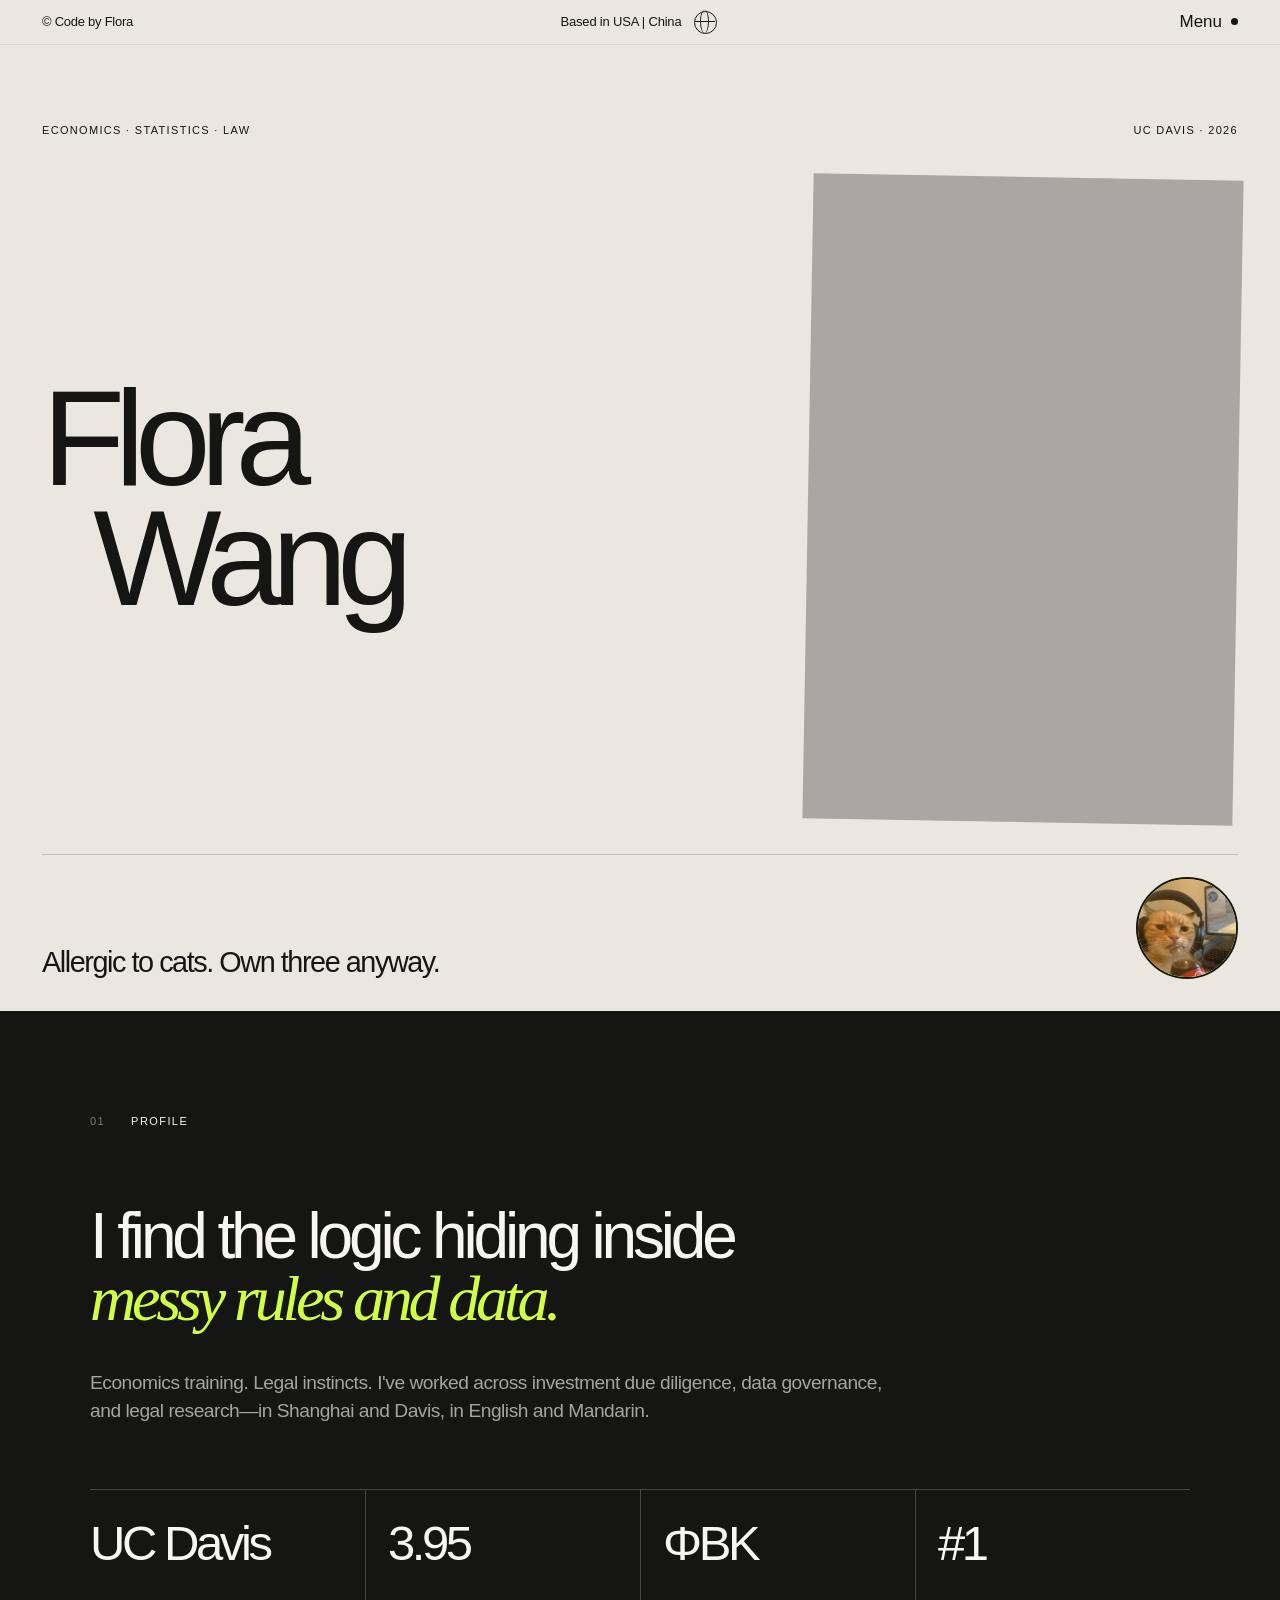
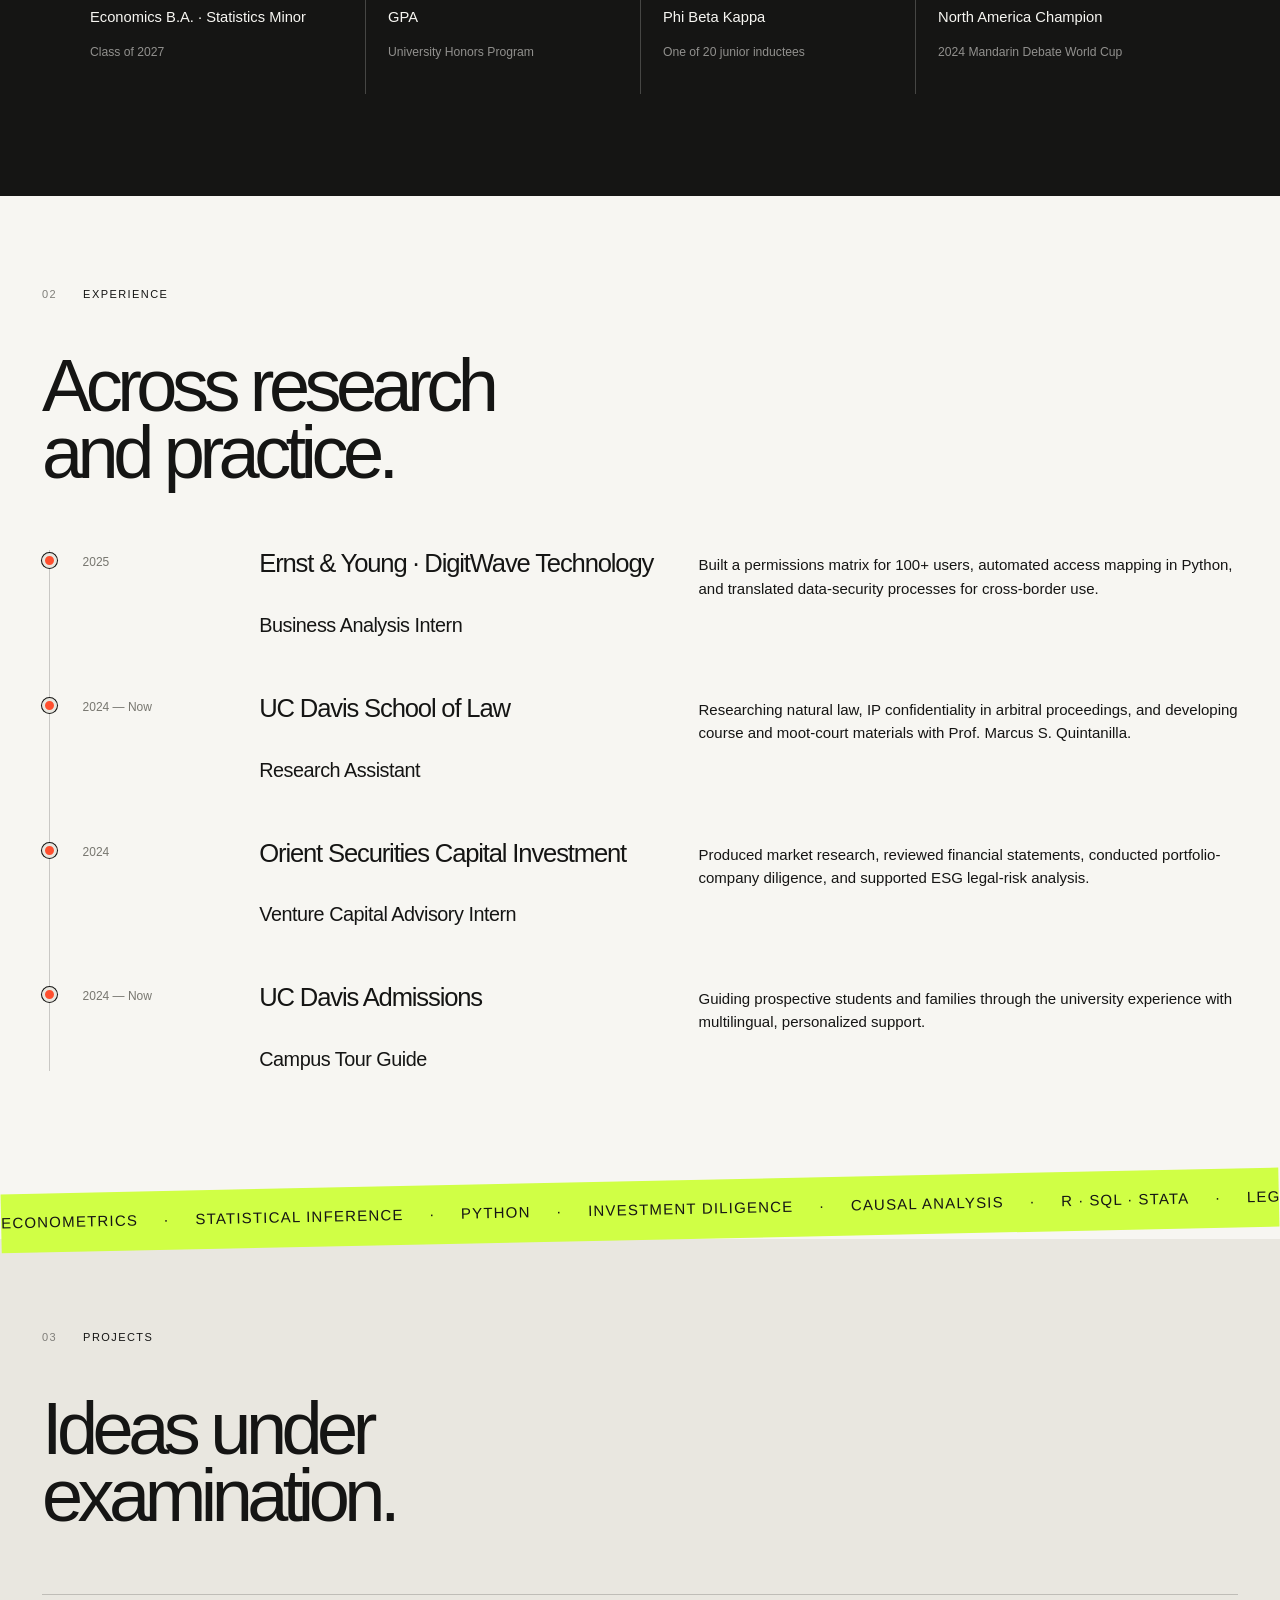
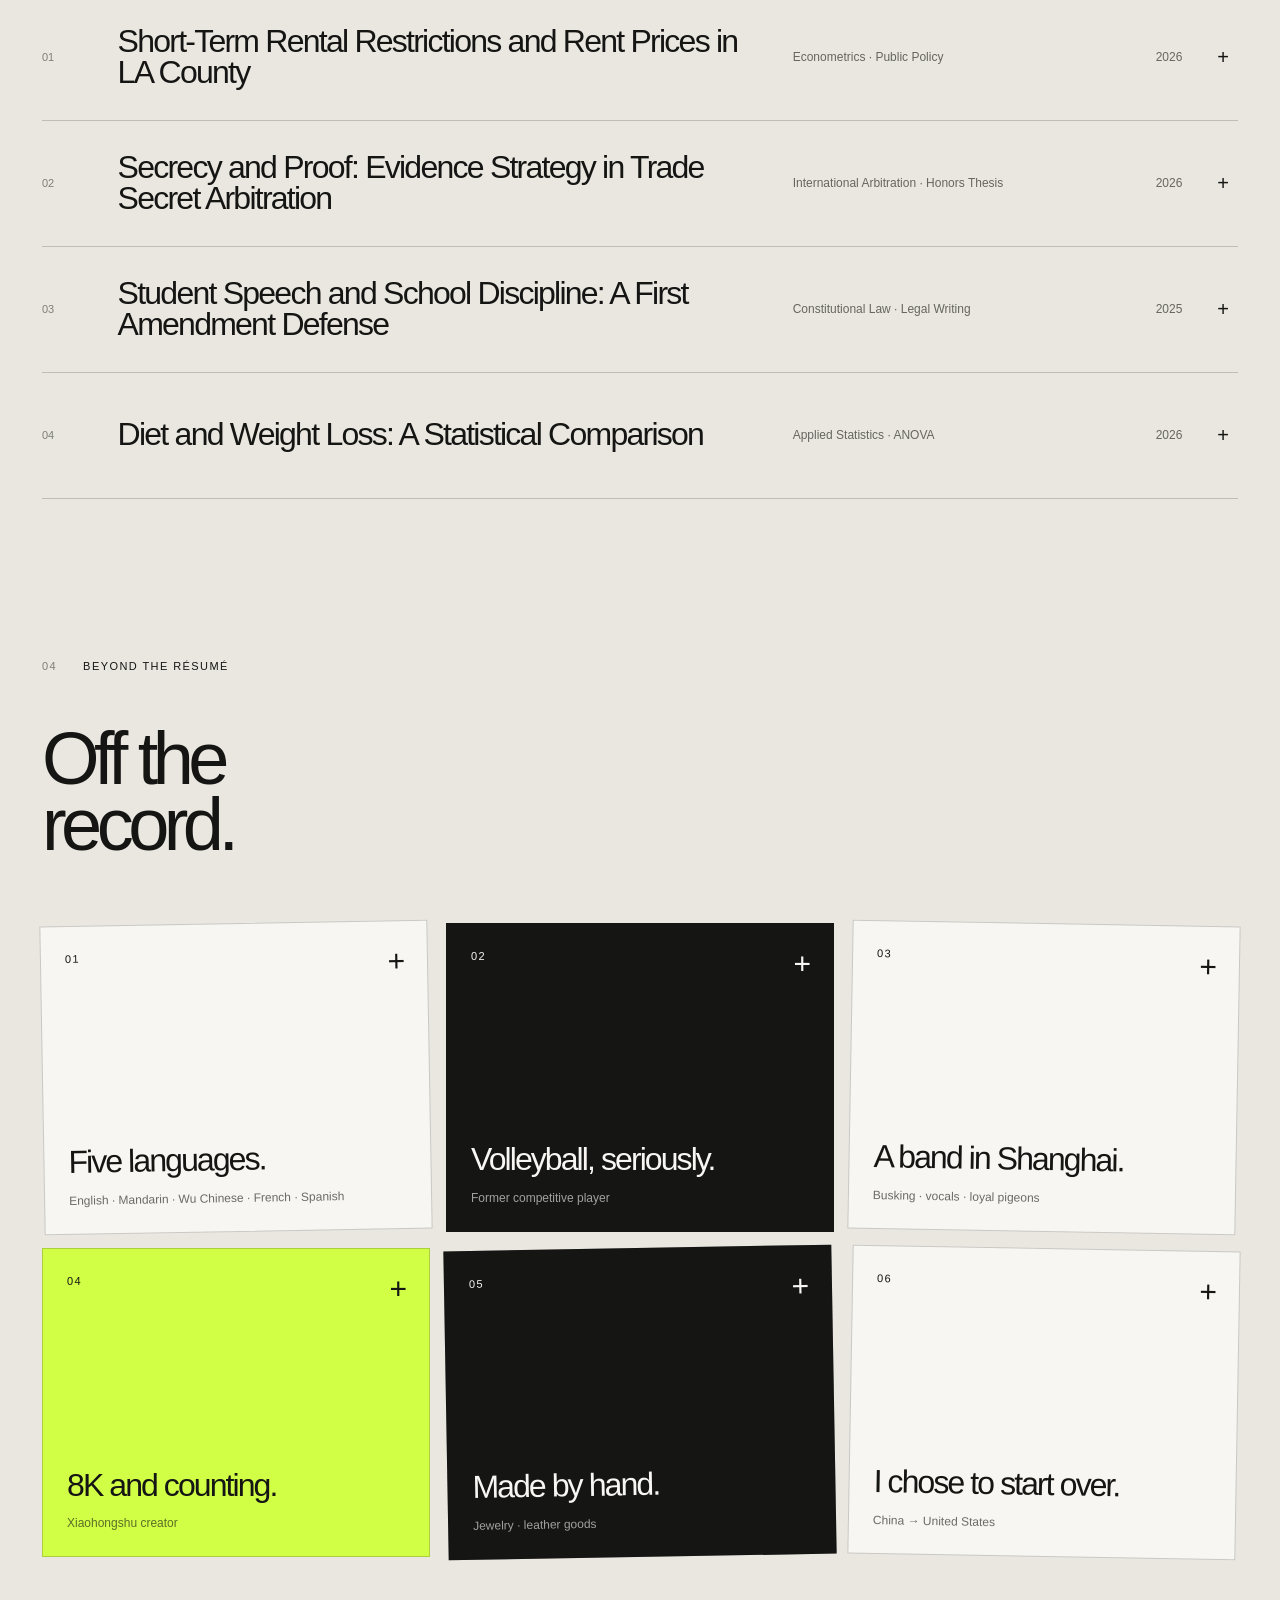
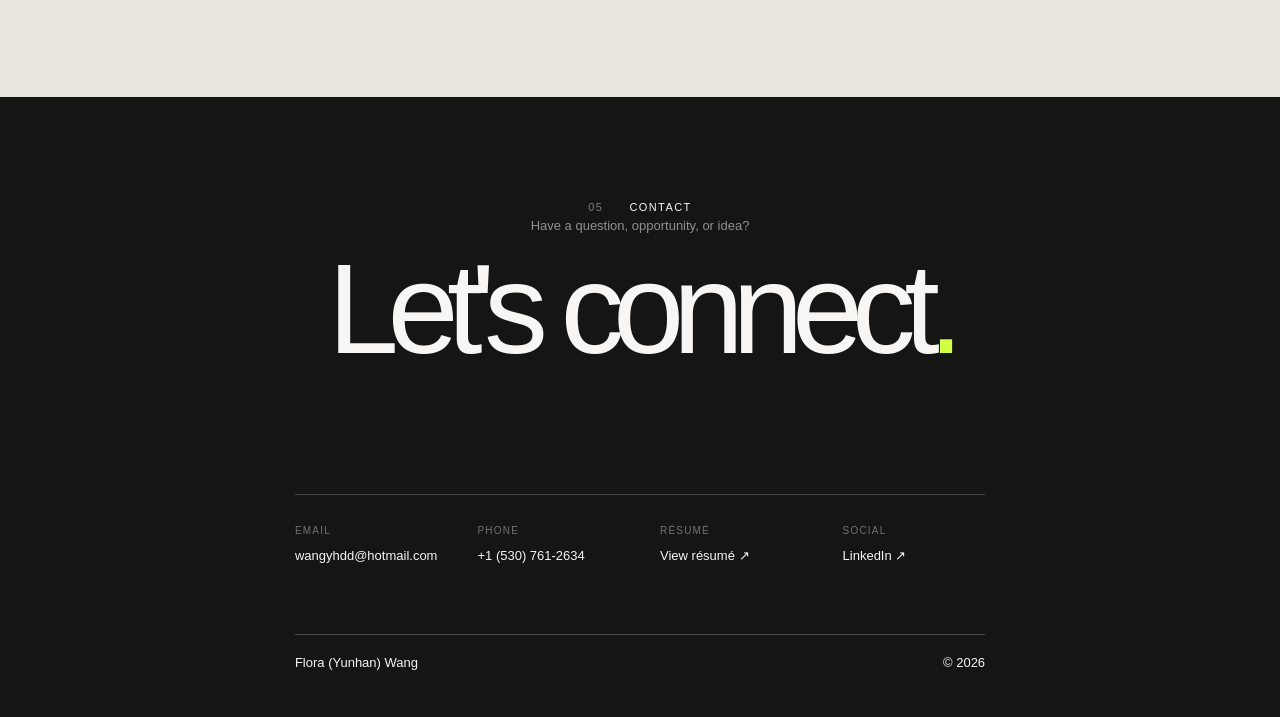
==== commit 1e3e25d1: "Publish full portrait and left-aligned headings" ====
--- a/index.html
+++ b/index.html
@@ -1 +1 @@
-<!DOCTYPE html><html lang="en"><head><meta charSet="utf-8"/><meta name="viewport" content="width=device-width, initial-scale=1"/><link rel="preload" as="image" href="/assets/coke-cat.jpg"/><link rel="stylesheet" href="/_next/static/chunks/0dkbg77ys~bow.css" data-precedence="next"/><link rel="preload" as="script" fetchPriority="low" href="/_next/static/chunks/0zuri1ifhhlok.js"/><script src="/_next/static/chunks/0mi2wjm8~9ju~.js" async=""></script><script src="/_next/static/chunks/01h.iy8i7-0vy.js" async=""></script><script src="/_next/static/chunks/turbopack-108mywpjsb1fv.js" async=""></script><script src="/_next/static/chunks/0x_ruk~6~fayx.js" async=""></script><script src="/_next/static/chunks/03nhfuja0_sh~.js" async=""></script><script src="/_next/static/chunks/0lperdugiu~te.js" async=""></script><link rel="preload" href="/assets/flora-portrait.jpg" as="image"/><title>Flora Wang — Law, Finance &amp; Evidence</title><meta name="description" content="Flora Wang is a UC Davis economics and statistics student working across legal research, investment analysis, and data-driven decision-making."/><meta name="keywords" content="Flora Wang,Yunhan Wang,UC Davis,legal research,investment analysis,economics,statistics"/><meta property="og:title" content="Flora Wang — Law, Finance &amp; Evidence"/><meta property="og:description" content="Flora Wang is a UC Davis economics and statistics student working across legal research, investment analysis, and data-driven decision-making."/><meta property="og:image" content="https://flora-oikawa.github.io/og-v3.png"/><meta property="og:image:width" content="1734"/><meta property="og:image:height" content="908"/><meta property="og:image:alt" content="Flora Wang — Law, Finance &amp; Evidence"/><meta property="og:type" content="website"/><meta name="twitter:card" content="summary_large_image"/><meta name="twitter:title" content="Flora Wang — Law, Finance &amp; Evidence"/><meta name="twitter:description" content="Flora Wang is a UC Davis economics and statistics student working across legal research, investment analysis, and data-driven decision-making."/><meta name="twitter:image" content="https://flora-oikawa.github.io/og-v3.png"/><script src="/_next/static/chunks/03~yq9q893hmn.js" noModule=""></script></head><body><div hidden=""><!--$--><!--/$--></div><main><div class="cursor-orbit " style="transform:translate3d(0px, 0px, 0)" aria-hidden="true"></div><header class="site-header "><a class="brand-link" href="#top" aria-label="Flora Wang, home"><span>© Code by </span><span class="brand-swap" aria-hidden="true"><span>Flora</span><span>Flora Wang</span></span></a><div class="header-location" aria-label="Current location"><span class="location-copy"><strong>Based in USA | China</strong></span><span class="location-globe" aria-hidden="true"><span class="globe-mark"></span></span></div><button class="menu-button" type="button" aria-expanded="false" aria-controls="site-menu" aria-label="Open menu"><span>Menu</span><span class="menu-dot" aria-hidden="true"></span></button></header><div class="menu-overlay " id="site-menu" aria-hidden="true"><span class="menu-kicker">Navigation</span><nav aria-label="Primary navigation"><a href="#top"><span>00</span>Home</a><a href="#profile"><span>01</span>Profile</a><a href="#experience"><span>02</span>Experience</a><a href="#projects"><span>03</span>Projects</a><a href="#beyond"><span>04</span>Beyond</a><a href="#contact"><span>05</span>Contact</a></nav><div class="menu-social"><a href="https://www.linkedin.com/in/yunhan-wang-81345233a" target="_blank" rel="noreferrer">LinkedIn <span aria-hidden="true">↗</span></a><a href="mailto:wangyhdd@hotmail.com">Email <span aria-hidden="true">↗</span></a></div></div><section class="hero" id="top"><div class="hero-eyebrow"><span>Economics · Statistics · Law</span><span>UC Davis · 2026</span></div><div class="hero-title-wrap"><h1><span class="title-line">Flora</span><span class="title-line title-line-offset">Wang</span></h1><div class="hero-portrait"><picture><source media="(max-width: 700px)" srcSet="/assets/flora-portrait-mobile.jpg"/><img alt="Portrait of Flora Wang" decoding="async" data-nimg="fill" style="position:absolute;height:100%;width:100%;left:0;top:0;right:0;bottom:0;color:transparent" src="/assets/flora-portrait.jpg"/></picture></div></div><div class="hero-bottom"><p>Allergic to cats. Own three anyway.</p><a class="round-link" href="#profile" aria-label="Explore Flora Wang&#x27;s profile"><img class="cat-avatar-image" src="/assets/coke-cat.jpg" alt="Orange tabby cat wearing headphones and drinking from a bottle" width="104" height="104"/></a></div></section><section class="statement section-dark" id="profile"><div class="section-label"><span>01</span><span>Profile</span></div><div class="statement-copy"><p class="statement-lead"><span>I find the logic hiding inside</span><em>messy rules and data.</em></p><p class="statement-secondary">Economics training. Legal instincts. I&#x27;ve worked across investment due diligence, data governance, and legal research—in Shanghai and Davis, in English and Mandarin.</p></div><div class="profile-facts"><div><span class="fact-value fact-title">UC Davis</span><span class="fact-label fact-line-one">Economics B.A. · Statistics Minor</span><span class="fact-label fact-line-two">Class of 2027</span></div><div><span class="fact-value fact-title">3.95</span><span class="fact-label fact-line-one">GPA</span><span class="fact-label fact-line-two">University Honors Program</span></div><div><span class="fact-value fact-title" aria-label="Phi Beta Kappa">ΦΒΚ</span><span class="fact-label fact-line-one">Phi Beta Kappa</span><span class="fact-label fact-line-two">One of 20 junior inductees</span></div><div><span class="fact-value fact-title">#1</span><span class="fact-label fact-line-one">North America Champion</span><span class="fact-label fact-line-two">2024 Mandarin Debate World Cup</span></div></div></section><section class="experience-section section-light" id="experience"><div class="section-heading"><div class="section-label"><span>02</span><span>Experience</span></div><h2>Across research<br/>and practice.</h2></div><div class="experience-list"><article class="experience-item"><span class="timeline-marker" aria-hidden="true"></span><span class="experience-period">2025</span><div><h3>Ernst &amp; Young · DigitWave Technology</h3><p class="experience-role">Business Analysis Intern</p></div><p class="experience-detail">Built a permissions matrix for 100+ users, automated access mapping in Python, and translated data-security processes for cross-border use.</p></article><article class="experience-item"><span class="timeline-marker" aria-hidden="true"></span><span class="experience-period">2024 — Now</span><div><h3>UC Davis School of Law</h3><p class="experience-role">Research Assistant</p></div><p class="experience-detail">Researching natural law, IP confidentiality in arbitral proceedings, and developing course and moot-court materials with Prof. Marcus S. Quintanilla.</p></article><article class="experience-item"><span class="timeline-marker" aria-hidden="true"></span><span class="experience-period">2024</span><div><h3>Orient Securities Capital Investment</h3><p class="experience-role">Venture Capital Advisory Intern</p></div><p class="experience-detail">Produced market research, reviewed financial statements, conducted portfolio-company diligence, and supported ESG legal-risk analysis.</p></article><article class="experience-item"><span class="timeline-marker" aria-hidden="true"></span><span class="experience-period">2024 — Now</span><div><h3>UC Davis Admissions</h3><p class="experience-role">Campus Tour Guide</p></div><p class="experience-detail">Guiding prospective students and families through the university experience with multilingual, personalized support.</p></article></div><div class="skills-marquee" aria-label="Skills and capabilities"><div><span>Econometrics</span><i>·</i><span>Statistical inference</span><i>·</i><span>Python</span><i>·</i><span>Investment diligence</span><i>·</i><span>Causal analysis</span><i>·</i><span>R · SQL · Stata</span><i>·</i><span>Legal research</span></div></div></section><section class="work-section" id="projects"><div class="section-heading"><div class="section-label"><span>03</span><span>Projects</span></div><h2>Ideas under<br/>examination.</h2></div><div class="work-list"><article class="work-item"><details><summary><span class="work-number">01</span><span class="work-title">Short-Term Rental Restrictions and Rent Prices in LA County</span><span class="work-meta">Econometrics · Public Policy<small>2026</small></span><span class="work-toggle" aria-hidden="true">+</span></summary><div class="work-details"><p>Applied difference-in-differences with ZIP code and time fixed effects to estimate the impact of Home Sharing Ordinances on residential rents across 245 ZIP codes (2015–2025).</p><p class="work-outcome">Estimated a 2.2% rent reduction pre-COVID; the effect disappears post-COVID, consistent with pandemic-driven market disruption.</p></div></details></article><article class="work-item"><details><summary><span class="work-number">02</span><span class="work-title">Secrecy and Proof: Evidence Strategy in Trade Secret Arbitration</span><span class="work-meta">International Arbitration · Honors Thesis<small>2026</small></span><span class="work-toggle" aria-hidden="true">+</span></summary><div class="work-details"><p>Examined how the FAA, AAA Employment Rules, IBA Rules, and New York Convention interact to limit evidence access for trade secret claimants in international arbitration.</p><p class="work-outcome">Identified a structural evidentiary gap and proposed a four-part strategy framework for navigating it.</p><a href="/work/flora-wang-honors-thesis.pdf" target="_blank" rel="noreferrer">Read thesis<!-- --> <span aria-hidden="true">↗</span></a></div></details></article><article class="work-item"><details><summary><span class="work-number">03</span><span class="work-title">Student Speech and School Discipline: A First Amendment Defense</span><span class="work-meta">Constitutional Law · Legal Writing<small>2025</small></span><span class="work-toggle" aria-hidden="true">+</span></summary><div class="work-details"><p>Drafted a defense-side legal memorandum analyzing off-campus student speech, school discipline, and procedural due process under the First and Fourteenth Amendments.</p><p class="work-outcome">Synthesized five Supreme Court and circuit precedents into a structured argument for summary judgment.</p><a href="/work/flora-wang-legal-writing-sample.pdf" target="_blank" rel="noreferrer">Read writing sample<!-- --> <span aria-hidden="true">↗</span></a></div></details></article><article class="work-item"><details><summary><span class="work-number">04</span><span class="work-title">Diet and Weight Loss: A Statistical Comparison</span><span class="work-meta">Applied Statistics · ANOVA<small>2026</small></span><span class="work-toggle" aria-hidden="true">+</span></summary><div class="work-details"><p>Analyzed weight-loss outcomes across three diet programs using 76 participants, applying one-way ANOVA, Tukey post-hoc comparisons, and power analysis.</p><p class="work-outcome">Found statistically significant differences (p = 0.00339); identified the most effective program and quantified the performance gap.</p></div></details></article></div></section><section class="beyond-section" id="beyond"><div class="section-heading"><div class="section-label"><span>04</span><span>Beyond the résumé</span></div><h2>Off the<br/>record.</h2></div><div class="life-grid"><details class="life-card"><summary><span class="life-number">01</span><h3>Five languages.</h3><p class="life-meta">English · Mandarin · Wu Chinese · French · Spanish</p><span class="life-toggle" aria-hidden="true">+</span></summary><p class="life-detail">Fluently in three, convincingly in two, embarrassingly in none of them when I’m tired.</p></details><details class="life-card"><summary><span class="life-number">02</span><h3>Volleyball, seriously.</h3><p class="life-meta">Former competitive player</p><span class="life-toggle" aria-hidden="true">+</span></summary><p class="life-detail">Not recreationally. Like, seriously. My knees have opinions about this.</p></details><details class="life-card"><summary><span class="life-number">03</span><h3>A band in Shanghai.</h3><p class="life-meta">Busking · vocals · loyal pigeons</p><span class="life-toggle" aria-hidden="true">+</span></summary><p class="life-detail">We were actually pretty good. The pigeons were our most loyal audience.</p></details><details class="life-card"><summary><span class="life-number">04</span><h3>8K and counting.</h3><p class="life-meta">Xiaohongshu creator</p><span class="life-toggle" aria-hidden="true">+</span></summary><p class="life-detail">I write about college applications, music, and whatever is on my mind. Somehow, people read it.</p></details><details class="life-card"><summary><span class="life-number">05</span><h3>Made by hand.</h3><p class="life-meta">Jewelry · leather goods</p><span class="life-toggle" aria-hidden="true">+</span></summary><p class="life-detail">Rings, bags, and straps—mostly gifts. Sometimes I keep the good ones.</p></details><details class="life-card"><summary><span class="life-number">06</span><h3>I chose to start over.</h3><p class="life-meta">China → United States</p><span class="life-toggle" aria-hidden="true">+</span></summary><p class="life-detail">I left law school in China to begin again in the U.S. Best chaotic decision I’ve ever made.</p></details></div></section><section class="contact-section section-dark" id="contact"><div class="section-label"><span>05</span><span>Contact</span></div><p class="contact-kicker">Have a question, opportunity, or idea?</p><h2 class="contact-title">Let&#x27;s connect<span>.</span></h2><div class="contact-bottom" id="contact-details"><div><span class="contact-label">Email</span><a href="mailto:wangyhdd@hotmail.com">wangyhdd@hotmail.com</a></div><div><span class="contact-label">Phone</span><a href="tel:+15307612634">+1 (530) 761-2634</a></div><div><span class="contact-label">Résumé</span><a href="/work/flora-wang-resume.pdf" target="_blank" rel="noreferrer">View résumé <span aria-hidden="true">↗</span></a></div><div><span class="contact-label">Social</span><a href="https://www.linkedin.com/in/yunhan-wang-81345233a" target="_blank" rel="noreferrer">LinkedIn <span aria-hidden="true">↗</span></a></div><div class="contact-signoff"><span>Flora (Yunhan) Wang</span><span>© <!-- -->2026</span></div></div></section></main><!--$--><!--/$--><script src="/_next/static/chunks/0zuri1ifhhlok.js" id="_R_" async=""></script><script>(self.__next_f=self.__next_f||[]).push([0])</script><script>self.__next_f.push([1,"1:\"$Sreact.fragment\"\n2:I[28270,[\"/_next/static/chunks/0x_ruk~6~fayx.js\",\"/_next/static/chunks/03nhfuja0_sh~.js\"],\"default\"]\n3:I[7640,[\"/_next/static/chunks/0x_ruk~6~fayx.js\",\"/_next/static/chunks/03nhfuja0_sh~.js\"],\"default\"]\n4:I[22789,[\"/_next/static/chunks/0x_ruk~6~fayx.js\",\"/_next/static/chunks/03nhfuja0_sh~.js\"],\"ClientPageRoot\"]\n5:I[31713,[\"/_next/static/chunks/0x_ruk~6~fayx.js\",\"/_next/static/chunks/03nhfuja0_sh~.js\",\"/_next/static/chunks/0lperdugiu~te.js\"],\"default\"]\n8:I[84080,[\"/_next/static/chunks/0x_ruk~6~fayx.js\",\"/_next/static/chunks/03nhfuja0_sh~.js\"],\"OutletBoundary\"]\n9:\"$Sreact.suspense\"\nb:I[84080,[\"/_next/static/chunks/0x_ruk~6~fayx.js\",\"/_next/static/chunks/03nhfuja0_sh~.js\"],\"ViewportBoundary\"]\nd:I[84080,[\"/_next/static/chunks/0x_ruk~6~fayx.js\",\"/_next/static/chunks/03nhfuja0_sh~.js\"],\"MetadataBoundary\"]\nf:I[48574,[\"/_next/static/chunks/0x_ruk~6~fayx.js\",\"/_next/static/chunks/03nhfuja0_sh~.js\"],\"default\",1]\n:HL[\"/_next/static/chunks/0dkbg77ys~bow.css\",\"style\"]\n"])</script><script>self.__next_f.push([1,"0:{\"P\":null,\"c\":[\"\",\"\"],\"q\":\"\",\"i\":false,\"f\":[[[\"\",{\"children\":[\"__PAGE__\",{}]},\"$undefined\",\"$undefined\",16],[[\"$\",\"$1\",\"c\",{\"children\":[[[\"$\",\"link\",\"0\",{\"rel\":\"stylesheet\",\"href\":\"/_next/static/chunks/0dkbg77ys~bow.css\",\"precedence\":\"next\",\"crossOrigin\":\"$undefined\",\"nonce\":\"$undefined\"}],[\"$\",\"script\",\"script-0\",{\"src\":\"/_next/static/chunks/0x_ruk~6~fayx.js\",\"async\":true,\"nonce\":\"$undefined\"}],[\"$\",\"script\",\"script-1\",{\"src\":\"/_next/static/chunks/03nhfuja0_sh~.js\",\"async\":true,\"nonce\":\"$undefined\"}]],[\"$\",\"html\",null,{\"lang\":\"en\",\"children\":[\"$\",\"body\",null,{\"children\":[\"$\",\"$L2\",null,{\"parallelRouterKey\":\"children\",\"error\":\"$undefined\",\"errorStyles\":\"$undefined\",\"errorScripts\":\"$undefined\",\"template\":[\"$\",\"$L3\",null,{}],\"templateStyles\":\"$undefined\",\"templateScripts\":\"$undefined\",\"notFound\":[[[\"$\",\"title\",null,{\"children\":\"404: This page could not be found.\"}],[\"$\",\"div\",null,{\"style\":{\"fontFamily\":\"system-ui,\\\"Segoe UI\\\",Roboto,Helvetica,Arial,sans-serif,\\\"Apple Color Emoji\\\",\\\"Segoe UI Emoji\\\"\",\"height\":\"100vh\",\"textAlign\":\"center\",\"display\":\"flex\",\"flexDirection\":\"column\",\"alignItems\":\"center\",\"justifyContent\":\"center\"},\"children\":[\"$\",\"div\",null,{\"children\":[[\"$\",\"style\",null,{\"dangerouslySetInnerHTML\":{\"__html\":\"body{color:#000;background:#fff;margin:0}.next-error-h1{border-right:1px solid rgba(0,0,0,.3)}@media (prefers-color-scheme:dark){body{color:#fff;background:#000}.next-error-h1{border-right:1px solid rgba(255,255,255,.3)}}\"}}],[\"$\",\"h1\",null,{\"className\":\"next-error-h1\",\"style\":{\"display\":\"inline-block\",\"margin\":\"0 20px 0 0\",\"padding\":\"0 23px 0 0\",\"fontSize\":24,\"fontWeight\":500,\"verticalAlign\":\"top\",\"lineHeight\":\"49px\"},\"children\":404}],[\"$\",\"div\",null,{\"style\":{\"display\":\"inline-block\"},\"children\":[\"$\",\"h2\",null,{\"style\":{\"fontSize\":14,\"fontWeight\":400,\"lineHeight\":\"49px\",\"margin\":0},\"children\":\"This page could not be found.\"}]}]]}]}]],[]],\"forbidden\":\"$undefined\",\"unauthorized\":\"$undefined\"}]}]}]]}],{\"children\":[[\"$\",\"$1\",\"c\",{\"children\":[[\"$\",\"$L4\",null,{\"Component\":\"$5\",\"serverProvidedParams\":{\"searchParams\":{},\"params\":{},\"promises\":[\"$@6\",\"$@7\"]}}],[[\"$\",\"script\",\"script-0\",{\"src\":\"/_next/static/chunks/0lperdugiu~te.js\",\"async\":true,\"nonce\":\"$undefined\"}]],[\"$\",\"$L8\",null,{\"children\":[\"$\",\"$9\",null,{\"name\":\"Next.MetadataOutlet\",\"children\":\"$@a\"}]}]]}],{},null,false,null]},null,false,null],[\"$\",\"$1\",\"h\",{\"children\":[null,[\"$\",\"$Lb\",null,{\"children\":\"$Lc\"}],[\"$\",\"div\",null,{\"hidden\":true,\"children\":[\"$\",\"$Ld\",null,{\"children\":[\"$\",\"$9\",null,{\"name\":\"Next.Metadata\",\"children\":\"$Le\"}]}]}],null]}],false]],\"m\":\"$undefined\",\"G\":[\"$f\",[[\"$\",\"link\",\"0\",{\"rel\":\"stylesheet\",\"href\":\"/_next/static/chunks/0dkbg77ys~bow.css\",\"precedence\":\"next\",\"crossOrigin\":\"$undefined\",\"nonce\":\"$undefined\"}]]],\"S\":true,\"h\":null,\"s\":\"$undefined\",\"l\":\"$undefined\",\"p\":\"$undefined\",\"d\":\"$undefined\",\"b\":\"5Oa-phjgmcAU1zUNKuh0E\"}\n"])</script><script>self.__next_f.push([1,"6:{}\n7:\"$0:f:0:1:1:children:0:props:children:0:props:serverProvidedParams:params\"\n"])</script><script>self.__next_f.push([1,"c:[[\"$\",\"meta\",\"0\",{\"charSet\":\"utf-8\"}],[\"$\",\"meta\",\"1\",{\"name\":\"viewport\",\"content\":\"width=device-width, initial-scale=1\"}]]\n"])</script><script>self.__next_f.push([1,"a:null\n"])</script><script>self.__next_f.push([1,"e:[[\"$\",\"title\",\"0\",{\"children\":\"Flora Wang — Law, Finance \u0026 Evidence\"}],[\"$\",\"meta\",\"1\",{\"name\":\"description\",\"content\":\"Flora Wang is a UC Davis economics and statistics student working across legal research, investment analysis, and data-driven decision-making.\"}],[\"$\",\"meta\",\"2\",{\"name\":\"keywords\",\"content\":\"Flora Wang,Yunhan Wang,UC Davis,legal research,investment analysis,economics,statistics\"}],[\"$\",\"meta\",\"3\",{\"property\":\"og:title\",\"content\":\"Flora Wang — Law, Finance \u0026 Evidence\"}],[\"$\",\"meta\",\"4\",{\"property\":\"og:description\",\"content\":\"Flora Wang is a UC Davis economics and statistics student working across legal research, investment analysis, and data-driven decision-making.\"}],[\"$\",\"meta\",\"5\",{\"property\":\"og:image\",\"content\":\"https://flora-oikawa.github.io/og-v3.png\"}],[\"$\",\"meta\",\"6\",{\"property\":\"og:image:width\",\"content\":\"1734\"}],[\"$\",\"meta\",\"7\",{\"property\":\"og:image:height\",\"content\":\"908\"}],[\"$\",\"meta\",\"8\",{\"property\":\"og:image:alt\",\"content\":\"Flora Wang — Law, Finance \u0026 Evidence\"}],[\"$\",\"meta\",\"9\",{\"property\":\"og:type\",\"content\":\"website\"}],[\"$\",\"meta\",\"10\",{\"name\":\"twitter:card\",\"content\":\"summary_large_image\"}],[\"$\",\"meta\",\"11\",{\"name\":\"twitter:title\",\"content\":\"Flora Wang — Law, Finance \u0026 Evidence\"}],[\"$\",\"meta\",\"12\",{\"name\":\"twitter:description\",\"content\":\"Flora Wang is a UC Davis economics and statistics student working across legal research, investment analysis, and data-driven decision-making.\"}],[\"$\",\"meta\",\"13\",{\"name\":\"twitter:image\",\"content\":\"https://flora-oikawa.github.io/og-v3.png\"}]]\n"])</script></body></html>+<!DOCTYPE html><html lang="en"><head><meta charSet="utf-8"/><meta name="viewport" content="width=device-width, initial-scale=1"/><link rel="preload" as="image" href="/assets/coke-cat.jpg"/><link rel="stylesheet" href="/_next/static/chunks/0m6dgg12p12s1.css" data-precedence="next"/><link rel="preload" as="script" fetchPriority="low" href="/_next/static/chunks/0zuri1ifhhlok.js"/><script src="/_next/static/chunks/0mi2wjm8~9ju~.js" async=""></script><script src="/_next/static/chunks/01h.iy8i7-0vy.js" async=""></script><script src="/_next/static/chunks/turbopack-108mywpjsb1fv.js" async=""></script><script src="/_next/static/chunks/0x_ruk~6~fayx.js" async=""></script><script src="/_next/static/chunks/03nhfuja0_sh~.js" async=""></script><script src="/_next/static/chunks/0lperdugiu~te.js" async=""></script><link rel="preload" href="/assets/flora-portrait.jpg" as="image"/><title>Flora Wang — Law, Finance &amp; Evidence</title><meta name="description" content="Flora Wang is a UC Davis economics and statistics student working across legal research, investment analysis, and data-driven decision-making."/><meta name="keywords" content="Flora Wang,Yunhan Wang,UC Davis,legal research,investment analysis,economics,statistics"/><meta property="og:title" content="Flora Wang — Law, Finance &amp; Evidence"/><meta property="og:description" content="Flora Wang is a UC Davis economics and statistics student working across legal research, investment analysis, and data-driven decision-making."/><meta property="og:image" content="https://flora-oikawa.github.io/og-v3.png"/><meta property="og:image:width" content="1734"/><meta property="og:image:height" content="908"/><meta property="og:image:alt" content="Flora Wang — Law, Finance &amp; Evidence"/><meta property="og:type" content="website"/><meta name="twitter:card" content="summary_large_image"/><meta name="twitter:title" content="Flora Wang — Law, Finance &amp; Evidence"/><meta name="twitter:description" content="Flora Wang is a UC Davis economics and statistics student working across legal research, investment analysis, and data-driven decision-making."/><meta name="twitter:image" content="https://flora-oikawa.github.io/og-v3.png"/><script src="/_next/static/chunks/03~yq9q893hmn.js" noModule=""></script></head><body><div hidden=""><!--$--><!--/$--></div><main><div class="cursor-orbit " style="transform:translate3d(0px, 0px, 0)" aria-hidden="true"></div><header class="site-header "><a class="brand-link" href="#top" aria-label="Flora Wang, home"><span>© Code by </span><span class="brand-swap" aria-hidden="true"><span>Flora</span><span>Flora Wang</span></span></a><div class="header-location" aria-label="Current location"><span class="location-copy"><strong>Based in USA | China</strong></span><span class="location-globe" aria-hidden="true"><span class="globe-mark"></span></span></div><button class="menu-button" type="button" aria-expanded="false" aria-controls="site-menu" aria-label="Open menu"><span>Menu</span><span class="menu-dot" aria-hidden="true"></span></button></header><div class="menu-overlay " id="site-menu" aria-hidden="true"><span class="menu-kicker">Navigation</span><nav aria-label="Primary navigation"><a href="#top"><span>00</span>Home</a><a href="#profile"><span>01</span>Profile</a><a href="#experience"><span>02</span>Experience</a><a href="#projects"><span>03</span>Projects</a><a href="#beyond"><span>04</span>Beyond</a><a href="#contact"><span>05</span>Contact</a></nav><div class="menu-social"><a href="https://www.linkedin.com/in/yunhan-wang-81345233a" target="_blank" rel="noreferrer">LinkedIn <span aria-hidden="true">↗</span></a><a href="mailto:wangyhdd@hotmail.com">Email <span aria-hidden="true">↗</span></a></div></div><section class="hero" id="top"><div class="hero-eyebrow"><span>Economics · Statistics · Law</span><span>UC Davis · 2026</span></div><div class="hero-title-wrap"><h1><span class="title-line">Flora</span><span class="title-line title-line-offset">Wang</span></h1><div class="hero-portrait"><picture><source media="(max-width: 700px)" srcSet="/assets/flora-portrait-mobile.jpg"/><img alt="Portrait of Flora Wang" decoding="async" data-nimg="fill" style="position:absolute;height:100%;width:100%;left:0;top:0;right:0;bottom:0;color:transparent" src="/assets/flora-portrait.jpg"/></picture></div></div><div class="hero-bottom"><p>Allergic to cats. Own three anyway.</p><a class="round-link" href="#profile" aria-label="Explore Flora Wang&#x27;s profile"><img class="cat-avatar-image" src="/assets/coke-cat.jpg" alt="Orange tabby cat wearing headphones and drinking from a bottle" width="104" height="104"/></a></div></section><section class="statement section-dark" id="profile"><div class="section-label"><span>01</span><span>Profile</span></div><div class="statement-copy"><p class="statement-lead"><span>I find the logic hiding inside</span><em>messy rules and data.</em></p><p class="statement-secondary">Economics training. Legal instincts. I&#x27;ve worked across investment due diligence, data governance, and legal research—in Shanghai and Davis, in English and Mandarin.</p></div><div class="profile-facts"><div><span class="fact-value fact-title">UC Davis</span><span class="fact-label fact-line-one">Economics B.A. · Statistics Minor</span><span class="fact-label fact-line-two">Class of 2027</span></div><div><span class="fact-value fact-title">3.95</span><span class="fact-label fact-line-one">GPA</span><span class="fact-label fact-line-two">University Honors Program</span></div><div><span class="fact-value fact-title" aria-label="Phi Beta Kappa">ΦΒΚ</span><span class="fact-label fact-line-one">Phi Beta Kappa</span><span class="fact-label fact-line-two">One of 20 junior inductees</span></div><div><span class="fact-value fact-title">#1</span><span class="fact-label fact-line-one">North America Champion</span><span class="fact-label fact-line-two">2024 Mandarin Debate World Cup</span></div></div></section><section class="experience-section section-light" id="experience"><div class="section-heading"><div class="section-label"><span>02</span><span>Experience</span></div><h2>Across research<br/>and practice.</h2></div><div class="experience-list"><article class="experience-item"><span class="timeline-marker" aria-hidden="true"></span><span class="experience-period">2025</span><div><h3>Ernst &amp; Young · DigitWave Technology</h3><p class="experience-role">Business Analysis Intern</p></div><p class="experience-detail">Built a permissions matrix for 100+ users, automated access mapping in Python, and translated data-security processes for cross-border use.</p></article><article class="experience-item"><span class="timeline-marker" aria-hidden="true"></span><span class="experience-period">2024 — Now</span><div><h3>UC Davis School of Law</h3><p class="experience-role">Research Assistant</p></div><p class="experience-detail">Researching natural law, IP confidentiality in arbitral proceedings, and developing course and moot-court materials with Prof. Marcus S. Quintanilla.</p></article><article class="experience-item"><span class="timeline-marker" aria-hidden="true"></span><span class="experience-period">2024</span><div><h3>Orient Securities Capital Investment</h3><p class="experience-role">Venture Capital Advisory Intern</p></div><p class="experience-detail">Produced market research, reviewed financial statements, conducted portfolio-company diligence, and supported ESG legal-risk analysis.</p></article><article class="experience-item"><span class="timeline-marker" aria-hidden="true"></span><span class="experience-period">2024 — Now</span><div><h3>UC Davis Admissions</h3><p class="experience-role">Campus Tour Guide</p></div><p class="experience-detail">Guiding prospective students and families through the university experience with multilingual, personalized support.</p></article></div><div class="skills-marquee" aria-label="Skills and capabilities"><div><span>Econometrics</span><i>·</i><span>Statistical inference</span><i>·</i><span>Python</span><i>·</i><span>Investment diligence</span><i>·</i><span>Causal analysis</span><i>·</i><span>R · SQL · Stata</span><i>·</i><span>Legal research</span></div></div></section><section class="work-section" id="projects"><div class="section-heading"><div class="section-label"><span>03</span><span>Projects</span></div><h2>Ideas under<br/>examination.</h2></div><div class="work-list"><article class="work-item"><details><summary><span class="work-number">01</span><span class="work-title">Short-Term Rental Restrictions and Rent Prices in LA County</span><span class="work-meta">Econometrics · Public Policy<small>2026</small></span><span class="work-toggle" aria-hidden="true">+</span></summary><div class="work-details"><p>Applied difference-in-differences with ZIP code and time fixed effects to estimate the impact of Home Sharing Ordinances on residential rents across 245 ZIP codes (2015–2025).</p><p class="work-outcome">Estimated a 2.2% rent reduction pre-COVID; the effect disappears post-COVID, consistent with pandemic-driven market disruption.</p></div></details></article><article class="work-item"><details><summary><span class="work-number">02</span><span class="work-title">Secrecy and Proof: Evidence Strategy in Trade Secret Arbitration</span><span class="work-meta">International Arbitration · Honors Thesis<small>2026</small></span><span class="work-toggle" aria-hidden="true">+</span></summary><div class="work-details"><p>Examined how the FAA, AAA Employment Rules, IBA Rules, and New York Convention interact to limit evidence access for trade secret claimants in international arbitration.</p><p class="work-outcome">Identified a structural evidentiary gap and proposed a four-part strategy framework for navigating it.</p><a href="/work/flora-wang-honors-thesis.pdf" target="_blank" rel="noreferrer">Read thesis<!-- --> <span aria-hidden="true">↗</span></a></div></details></article><article class="work-item"><details><summary><span class="work-number">03</span><span class="work-title">Student Speech and School Discipline: A First Amendment Defense</span><span class="work-meta">Constitutional Law · Legal Writing<small>2025</small></span><span class="work-toggle" aria-hidden="true">+</span></summary><div class="work-details"><p>Drafted a defense-side legal memorandum analyzing off-campus student speech, school discipline, and procedural due process under the First and Fourteenth Amendments.</p><p class="work-outcome">Synthesized five Supreme Court and circuit precedents into a structured argument for summary judgment.</p><a href="/work/flora-wang-legal-writing-sample.pdf" target="_blank" rel="noreferrer">Read writing sample<!-- --> <span aria-hidden="true">↗</span></a></div></details></article><article class="work-item"><details><summary><span class="work-number">04</span><span class="work-title">Diet and Weight Loss: A Statistical Comparison</span><span class="work-meta">Applied Statistics · ANOVA<small>2026</small></span><span class="work-toggle" aria-hidden="true">+</span></summary><div class="work-details"><p>Analyzed weight-loss outcomes across three diet programs using 76 participants, applying one-way ANOVA, Tukey post-hoc comparisons, and power analysis.</p><p class="work-outcome">Found statistically significant differences (p = 0.00339); identified the most effective program and quantified the performance gap.</p></div></details></article></div></section><section class="beyond-section" id="beyond"><div class="section-heading"><div class="section-label"><span>04</span><span>Beyond the résumé</span></div><h2>Off the<br/>record.</h2></div><div class="life-grid"><details class="life-card"><summary><span class="life-number">01</span><h3>Five languages.</h3><p class="life-meta">English · Mandarin · Wu Chinese · French · Spanish</p><span class="life-toggle" aria-hidden="true">+</span></summary><p class="life-detail">Fluently in three, convincingly in two, embarrassingly in none of them when I’m tired.</p></details><details class="life-card"><summary><span class="life-number">02</span><h3>Volleyball, seriously.</h3><p class="life-meta">Former competitive player</p><span class="life-toggle" aria-hidden="true">+</span></summary><p class="life-detail">Not recreationally. Like, seriously. My knees have opinions about this.</p></details><details class="life-card"><summary><span class="life-number">03</span><h3>A band in Shanghai.</h3><p class="life-meta">Busking · vocals · loyal pigeons</p><span class="life-toggle" aria-hidden="true">+</span></summary><p class="life-detail">We were actually pretty good. The pigeons were our most loyal audience.</p></details><details class="life-card"><summary><span class="life-number">04</span><h3>8K and counting.</h3><p class="life-meta">Xiaohongshu creator</p><span class="life-toggle" aria-hidden="true">+</span></summary><p class="life-detail">I write about college applications, music, and whatever is on my mind. Somehow, people read it.</p></details><details class="life-card"><summary><span class="life-number">05</span><h3>Made by hand.</h3><p class="life-meta">Jewelry · leather goods</p><span class="life-toggle" aria-hidden="true">+</span></summary><p class="life-detail">Rings, bags, and straps—mostly gifts. Sometimes I keep the good ones.</p></details><details class="life-card"><summary><span class="life-number">06</span><h3>I chose to start over.</h3><p class="life-meta">China → United States</p><span class="life-toggle" aria-hidden="true">+</span></summary><p class="life-detail">I left law school in China to begin again in the U.S. Best chaotic decision I’ve ever made.</p></details></div></section><section class="contact-section section-dark" id="contact"><div class="section-label"><span>05</span><span>Contact</span></div><p class="contact-kicker">Have a question, opportunity, or idea?</p><h2 class="contact-title">Let&#x27;s connect<span>.</span></h2><div class="contact-bottom" id="contact-details"><div><span class="contact-label">Email</span><a href="mailto:wangyhdd@hotmail.com">wangyhdd@hotmail.com</a></div><div><span class="contact-label">Phone</span><a href="tel:+15307612634">+1 (530) 761-2634</a></div><div><span class="contact-label">Résumé</span><a href="/work/flora-wang-resume.pdf" target="_blank" rel="noreferrer">View résumé <span aria-hidden="true">↗</span></a></div><div><span class="contact-label">Social</span><a href="https://www.linkedin.com/in/yunhan-wang-81345233a" target="_blank" rel="noreferrer">LinkedIn <span aria-hidden="true">↗</span></a></div><div class="contact-signoff"><span>Flora (Yunhan) Wang</span><span>© <!-- -->2026</span></div></div></section></main><!--$--><!--/$--><script src="/_next/static/chunks/0zuri1ifhhlok.js" id="_R_" async=""></script><script>(self.__next_f=self.__next_f||[]).push([0])</script><script>self.__next_f.push([1,"1:\"$Sreact.fragment\"\n2:I[28270,[\"/_next/static/chunks/0x_ruk~6~fayx.js\",\"/_next/static/chunks/03nhfuja0_sh~.js\"],\"default\"]\n3:I[7640,[\"/_next/static/chunks/0x_ruk~6~fayx.js\",\"/_next/static/chunks/03nhfuja0_sh~.js\"],\"default\"]\n4:I[22789,[\"/_next/static/chunks/0x_ruk~6~fayx.js\",\"/_next/static/chunks/03nhfuja0_sh~.js\"],\"ClientPageRoot\"]\n5:I[31713,[\"/_next/static/chunks/0x_ruk~6~fayx.js\",\"/_next/static/chunks/03nhfuja0_sh~.js\",\"/_next/static/chunks/0lperdugiu~te.js\"],\"default\"]\n8:I[84080,[\"/_next/static/chunks/0x_ruk~6~fayx.js\",\"/_next/static/chunks/03nhfuja0_sh~.js\"],\"OutletBoundary\"]\n9:\"$Sreact.suspense\"\nb:I[84080,[\"/_next/static/chunks/0x_ruk~6~fayx.js\",\"/_next/static/chunks/03nhfuja0_sh~.js\"],\"ViewportBoundary\"]\nd:I[84080,[\"/_next/static/chunks/0x_ruk~6~fayx.js\",\"/_next/static/chunks/03nhfuja0_sh~.js\"],\"MetadataBoundary\"]\nf:I[48574,[\"/_next/static/chunks/0x_ruk~6~fayx.js\",\"/_next/static/chunks/03nhfuja0_sh~.js\"],\"default\",1]\n:HL[\"/_next/static/chunks/0m6dgg12p12s1.css\",\"style\"]\n"])</script><script>self.__next_f.push([1,"0:{\"P\":null,\"c\":[\"\",\"\"],\"q\":\"\",\"i\":false,\"f\":[[[\"\",{\"children\":[\"__PAGE__\",{}]},\"$undefined\",\"$undefined\",16],[[\"$\",\"$1\",\"c\",{\"children\":[[[\"$\",\"link\",\"0\",{\"rel\":\"stylesheet\",\"href\":\"/_next/static/chunks/0m6dgg12p12s1.css\",\"precedence\":\"next\",\"crossOrigin\":\"$undefined\",\"nonce\":\"$undefined\"}],[\"$\",\"script\",\"script-0\",{\"src\":\"/_next/static/chunks/0x_ruk~6~fayx.js\",\"async\":true,\"nonce\":\"$undefined\"}],[\"$\",\"script\",\"script-1\",{\"src\":\"/_next/static/chunks/03nhfuja0_sh~.js\",\"async\":true,\"nonce\":\"$undefined\"}]],[\"$\",\"html\",null,{\"lang\":\"en\",\"children\":[\"$\",\"body\",null,{\"children\":[\"$\",\"$L2\",null,{\"parallelRouterKey\":\"children\",\"error\":\"$undefined\",\"errorStyles\":\"$undefined\",\"errorScripts\":\"$undefined\",\"template\":[\"$\",\"$L3\",null,{}],\"templateStyles\":\"$undefined\",\"templateScripts\":\"$undefined\",\"notFound\":[[[\"$\",\"title\",null,{\"children\":\"404: This page could not be found.\"}],[\"$\",\"div\",null,{\"style\":{\"fontFamily\":\"system-ui,\\\"Segoe UI\\\",Roboto,Helvetica,Arial,sans-serif,\\\"Apple Color Emoji\\\",\\\"Segoe UI Emoji\\\"\",\"height\":\"100vh\",\"textAlign\":\"center\",\"display\":\"flex\",\"flexDirection\":\"column\",\"alignItems\":\"center\",\"justifyContent\":\"center\"},\"children\":[\"$\",\"div\",null,{\"children\":[[\"$\",\"style\",null,{\"dangerouslySetInnerHTML\":{\"__html\":\"body{color:#000;background:#fff;margin:0}.next-error-h1{border-right:1px solid rgba(0,0,0,.3)}@media (prefers-color-scheme:dark){body{color:#fff;background:#000}.next-error-h1{border-right:1px solid rgba(255,255,255,.3)}}\"}}],[\"$\",\"h1\",null,{\"className\":\"next-error-h1\",\"style\":{\"display\":\"inline-block\",\"margin\":\"0 20px 0 0\",\"padding\":\"0 23px 0 0\",\"fontSize\":24,\"fontWeight\":500,\"verticalAlign\":\"top\",\"lineHeight\":\"49px\"},\"children\":404}],[\"$\",\"div\",null,{\"style\":{\"display\":\"inline-block\"},\"children\":[\"$\",\"h2\",null,{\"style\":{\"fontSize\":14,\"fontWeight\":400,\"lineHeight\":\"49px\",\"margin\":0},\"children\":\"This page could not be found.\"}]}]]}]}]],[]],\"forbidden\":\"$undefined\",\"unauthorized\":\"$undefined\"}]}]}]]}],{\"children\":[[\"$\",\"$1\",\"c\",{\"children\":[[\"$\",\"$L4\",null,{\"Component\":\"$5\",\"serverProvidedParams\":{\"searchParams\":{},\"params\":{},\"promises\":[\"$@6\",\"$@7\"]}}],[[\"$\",\"script\",\"script-0\",{\"src\":\"/_next/static/chunks/0lperdugiu~te.js\",\"async\":true,\"nonce\":\"$undefined\"}]],[\"$\",\"$L8\",null,{\"children\":[\"$\",\"$9\",null,{\"name\":\"Next.MetadataOutlet\",\"children\":\"$@a\"}]}]]}],{},null,false,null]},null,false,null],[\"$\",\"$1\",\"h\",{\"children\":[null,[\"$\",\"$Lb\",null,{\"children\":\"$Lc\"}],[\"$\",\"div\",null,{\"hidden\":true,\"children\":[\"$\",\"$Ld\",null,{\"children\":[\"$\",\"$9\",null,{\"name\":\"Next.Metadata\",\"children\":\"$Le\"}]}]}],null]}],false]],\"m\":\"$undefined\",\"G\":[\"$f\",[[\"$\",\"link\",\"0\",{\"rel\":\"stylesheet\",\"href\":\"/_next/static/chunks/0m6dgg12p12s1.css\",\"precedence\":\"next\",\"crossOrigin\":\"$undefined\",\"nonce\":\"$undefined\"}]]],\"S\":true,\"h\":null,\"s\":\"$undefined\",\"l\":\"$undefined\",\"p\":\"$undefined\",\"d\":\"$undefined\",\"b\":\"UrmVnaWHPY5yV96tVS5a0\"}\n"])</script><script>self.__next_f.push([1,"6:{}\n7:\"$0:f:0:1:1:children:0:props:children:0:props:serverProvidedParams:params\"\n"])</script><script>self.__next_f.push([1,"c:[[\"$\",\"meta\",\"0\",{\"charSet\":\"utf-8\"}],[\"$\",\"meta\",\"1\",{\"name\":\"viewport\",\"content\":\"width=device-width, initial-scale=1\"}]]\n"])</script><script>self.__next_f.push([1,"a:null\n"])</script><script>self.__next_f.push([1,"e:[[\"$\",\"title\",\"0\",{\"children\":\"Flora Wang — Law, Finance \u0026 Evidence\"}],[\"$\",\"meta\",\"1\",{\"name\":\"description\",\"content\":\"Flora Wang is a UC Davis economics and statistics student working across legal research, investment analysis, and data-driven decision-making.\"}],[\"$\",\"meta\",\"2\",{\"name\":\"keywords\",\"content\":\"Flora Wang,Yunhan Wang,UC Davis,legal research,investment analysis,economics,statistics\"}],[\"$\",\"meta\",\"3\",{\"property\":\"og:title\",\"content\":\"Flora Wang — Law, Finance \u0026 Evidence\"}],[\"$\",\"meta\",\"4\",{\"property\":\"og:description\",\"content\":\"Flora Wang is a UC Davis economics and statistics student working across legal research, investment analysis, and data-driven decision-making.\"}],[\"$\",\"meta\",\"5\",{\"property\":\"og:image\",\"content\":\"https://flora-oikawa.github.io/og-v3.png\"}],[\"$\",\"meta\",\"6\",{\"property\":\"og:image:width\",\"content\":\"1734\"}],[\"$\",\"meta\",\"7\",{\"property\":\"og:image:height\",\"content\":\"908\"}],[\"$\",\"meta\",\"8\",{\"property\":\"og:image:alt\",\"content\":\"Flora Wang — Law, Finance \u0026 Evidence\"}],[\"$\",\"meta\",\"9\",{\"property\":\"og:type\",\"content\":\"website\"}],[\"$\",\"meta\",\"10\",{\"name\":\"twitter:card\",\"content\":\"summary_large_image\"}],[\"$\",\"meta\",\"11\",{\"name\":\"twitter:title\",\"content\":\"Flora Wang — Law, Finance \u0026 Evidence\"}],[\"$\",\"meta\",\"12\",{\"name\":\"twitter:description\",\"content\":\"Flora Wang is a UC Davis economics and statistics student working across legal research, investment analysis, and data-driven decision-making.\"}],[\"$\",\"meta\",\"13\",{\"name\":\"twitter:image\",\"content\":\"https://flora-oikawa.github.io/og-v3.png\"}]]\n"])</script></body></html>
--- a/_next/static/chunks/0m6dgg12p12s1.css
+++ b/_next/static/chunks/0m6dgg12p12s1.css
@@ -0,0 +1 @@
+@layer properties{@supports (((-webkit-hyphens:none)) and (not (margin-trim:inline))) or ((-moz-orient:inline) and (not (color:rgb(from red r g b)))){*,:before,:after,::backdrop{--tw-rotate-x:initial;--tw-rotate-y:initial;--tw-rotate-z:initial;--tw-skew-x:initial;--tw-skew-y:initial}}}@layer theme{:root,:host{--font-sans:ui-sans-serif, system-ui, sans-serif, "Apple Color Emoji", "Segoe UI Emoji", "Segoe UI Symbol", "Noto Color Emoji";--font-mono:ui-monospace, SFMono-Regular, Menlo, Monaco, Consolas, "Liberation Mono", "Courier New", monospace;--spacing:.25rem;--default-font-family:var(--font-sans);--default-mono-font-family:var(--font-mono)}}@layer base{*,:after,:before,::backdrop{box-sizing:border-box;border:0 solid;margin:0;padding:0}::file-selector-button{box-sizing:border-box;border:0 solid;margin:0;padding:0}html,:host{-webkit-text-size-adjust:100%;tab-size:4;line-height:1.5;font-family:var(--default-font-family,ui-sans-serif, system-ui, sans-serif, "Apple Color Emoji", "Segoe UI Emoji", "Segoe UI Symbol", "Noto Color Emoji");font-feature-settings:var(--default-font-feature-settings,normal);font-variation-settings:var(--default-font-variation-settings,normal);-webkit-tap-highlight-color:transparent}hr{height:0;color:inherit;border-top-width:1px}abbr:where([title]){-webkit-text-decoration:underline dotted;text-decoration:underline dotted}h1,h2,h3,h4,h5,h6{font-size:inherit;font-weight:inherit}a{color:inherit;-webkit-text-decoration:inherit;-webkit-text-decoration:inherit;-webkit-text-decoration:inherit;-webkit-text-decoration:inherit;text-decoration:inherit}b,strong{font-weight:bolder}code,kbd,samp,pre{font-family:var(--default-mono-font-family,ui-monospace, SFMono-Regular, Menlo, Monaco, Consolas, "Liberation Mono", "Courier New", monospace);font-feature-settings:var(--default-mono-font-feature-settings,normal);font-variation-settings:var(--default-mono-font-variation-settings,normal);font-size:1em}small{font-size:80%}sub,sup{vertical-align:baseline;font-size:75%;line-height:0;position:relative}sub{bottom:-.25em}sup{top:-.5em}table{text-indent:0;border-color:inherit;border-collapse:collapse}:-moz-focusring{outline:auto}progress{vertical-align:baseline}summary{display:list-item}ol,ul,menu{list-style:none}img,svg,video,canvas,audio,iframe,embed,object{vertical-align:middle;display:block}img,video{max-width:100%;height:auto}button,input,select,optgroup,textarea{font:inherit;font-feature-settings:inherit;font-variation-settings:inherit;letter-spacing:inherit;color:inherit;opacity:1;background-color:#0000;border-radius:0}::file-selector-button{font:inherit;font-feature-settings:inherit;font-variation-settings:inherit;letter-spacing:inherit;color:inherit;opacity:1;background-color:#0000;border-radius:0}:where(select:is([multiple],[size])) optgroup{font-weight:bolder}:where(select:is([multiple],[size])) optgroup option{padding-inline-start:20px}::file-selector-button{margin-inline-end:4px}::placeholder{opacity:1}@supports (not ((-webkit-appearance:-apple-pay-button))) or (contain-intrinsic-size:1px){::placeholder{color:currentColor}@supports (color:color-mix(in lab, red, red)){::placeholder{color:color-mix(in oklab, currentcolor 50%, transparent)}}}textarea{resize:vertical}::-webkit-search-decoration{-webkit-appearance:none}::-webkit-date-and-time-value{min-height:1lh;text-align:inherit}::-webkit-datetime-edit{display:inline-flex}::-webkit-datetime-edit-fields-wrapper{padding:0}::-webkit-datetime-edit{padding-block:0}::-webkit-datetime-edit-year-field{padding-block:0}::-webkit-datetime-edit-month-field{padding-block:0}::-webkit-datetime-edit-day-field{padding-block:0}::-webkit-datetime-edit-hour-field{padding-block:0}::-webkit-datetime-edit-minute-field{padding-block:0}::-webkit-datetime-edit-second-field{padding-block:0}::-webkit-datetime-edit-millisecond-field{padding-block:0}::-webkit-datetime-edit-meridiem-field{padding-block:0}::-webkit-calendar-picker-indicator{line-height:1}:-moz-ui-invalid{box-shadow:none}button,input:where([type=button],[type=reset],[type=submit]){appearance:button}::file-selector-button{appearance:button}::-webkit-inner-spin-button{height:auto}::-webkit-outer-spin-button{height:auto}[hidden]:where(:not([hidden=until-found])){display:none!important}}@layer components;@layer utilities{.fixed{position:fixed}.relative{position:relative}.start{inset-inline-start:var(--spacing)}.table{display:table}.transform{transform:var(--tw-rotate-x,) var(--tw-rotate-y,) var(--tw-rotate-z,) var(--tw-skew-x,) var(--tw-skew-y,)}}:root{--ink:#151514;--paper:#e9e7e0;--white:#f7f6f2;--line:#15151433;--line-dark:#f7f6f238;--accent:#d0ff45;--cursor:#ff4f2f}*{box-sizing:border-box}html{scroll-behavior:smooth;background:var(--ink);overflow-x:clip}body{background:var(--paper);color:var(--ink);margin:0;font-family:Arial,Helvetica,sans-serif;overflow-x:clip}body,a,button,summary{cursor:none}a{color:inherit;text-decoration:none}button{color:inherit;font:inherit}.cursor-orbit{z-index:1000;background:var(--cursor);pointer-events:none;opacity:0;border:0;border-radius:50%;width:14px;height:14px;transition:width .16s,height .16s,margin .16s,background .16s,opacity .16s;position:fixed;top:-7px;left:-7px;box-shadow:0 0 0 2px #fffffff2}.cursor-orbit:after{display:none}.cursor-orbit.is-visible{opacity:1}body:has(a:hover) .cursor-orbit{background:var(--accent);width:28px;height:28px;box-shadow:0 0 0 2px var(--ink);margin:-7px 0 0 -7px}@keyframes link-nudge{0%,to{translate:0}35%{translate:-3px}70%{translate:3px}}a:not(.brand-link):not(.round-link){display:inline-block}a:not(.brand-link):not(.round-link):hover{animation:.28s ease-in-out link-nudge}.site-header{z-index:50;-webkit-backdrop-filter:blur(16px);backdrop-filter:blur(16px);background:#e9e7e0db;border-bottom:1px solid #15151417;grid-template-columns:1fr auto 1fr;align-items:center;width:100%;padding:8px 3.2vw;font-size:13px;line-height:1.2;display:grid;position:fixed;top:0;left:0}.brand-link{letter-spacing:-.02em;align-items:center;font-weight:500;display:flex;overflow:hidden}.brand-swap{width:76px;height:1.2em;display:inline-block;position:relative;overflow:hidden}.brand-swap>span{white-space:nowrap;transition:transform .42s cubic-bezier(.76,0,.24,1);position:absolute;top:0;left:0}.brand-swap>span:last-child{left:100%;transform:translate(0)}.brand-link:hover .brand-swap>span:first-child{transform:translate(-110%)}.brand-link:hover .brand-swap>span:last-child{transform:translate(-100%)}.header-location{color:var(--ink);justify-self:center;align-items:center;gap:10px;display:flex}.location-copy{align-items:center;line-height:1.05;display:flex}.location-copy strong{letter-spacing:-.015em;font-size:13px;font-weight:400}.location-globe{perspective:80px;flex:0 0 28px;place-items:center;width:28px;height:28px;display:grid}.globe-mark{border:1.8px solid var(--ink);border-radius:50%;width:23px;height:23px;animation:4s linear infinite globe-spin;display:block;position:relative}.globe-mark:before{border-right:1.5px solid var(--ink);border-left:1.5px solid var(--ink);content:"";border-radius:50%;width:9px;height:23px;position:absolute;top:-2px;left:5px}.globe-mark:after{border-top:1.5px solid var(--ink);content:"";width:20px;position:absolute;top:9px;left:0}@keyframes globe-spin{0%{transform:rotateY(0)}to{transform:rotateY(360deg)}}.menu-button{background:0 0;border:0;justify-self:end;align-items:center;gap:9px;padding:0;font-size:17px;font-weight:500;transition:width .26s,height .26s,border-radius .26s,background .26s,color .26s;display:flex}.menu-dot{background:currentColor;border-radius:50%;width:7px;height:7px;position:relative}.menu-dot:before,.menu-dot:after{opacity:0;content:"";border-top:1px solid;width:25px;position:absolute;left:0}.menu-dot:before{top:3px}.menu-dot:after{bottom:3px}.site-header.is-scrolled{-webkit-backdrop-filter:none;backdrop-filter:none;pointer-events:none;background:0 0;border-color:#0000}.site-header.is-scrolled .brand-link,.site-header.is-scrolled .header-location{opacity:0;visibility:hidden}.site-header.is-scrolled .menu-button{background:var(--ink);width:72px;height:72px;color:var(--white);pointer-events:auto;border-radius:50%;place-items:center;display:grid}.site-header.is-scrolled .menu-button>span:first-child{clip-path:inset(50%);width:1px;height:1px;position:absolute;overflow:hidden}.site-header.is-scrolled .menu-dot{background:0 0;border-radius:0;width:25px;height:14px}.site-header.is-scrolled .menu-dot:before,.site-header.is-scrolled .menu-dot:after{opacity:1}.site-header.is-scrolled .menu-button[aria-expanded=true] .menu-dot:before{top:6px;transform:rotate(45deg)}.site-header.is-scrolled .menu-button[aria-expanded=true] .menu-dot:after{bottom:7px;transform:rotate(-45deg)}.site-header.is-scrolled+.menu-overlay{top:90px}.menu-overlay{z-index:45;border:1px solid var(--line-dark);background:var(--ink);width:min(360px,100vw - 40px);color:var(--white);opacity:0;visibility:hidden;transform-origin:100% 0;pointer-events:none;border-radius:18px;padding:20px;transition:opacity .18s,transform .22s,visibility .18s;position:fixed;top:58px;right:3.2vw;transform:translateY(-10px)scale(.98)}.menu-overlay.is-open{opacity:1;visibility:visible;pointer-events:auto;transform:translateY(0)scale(1)}.menu-kicker{color:#f7f6f273;text-transform:uppercase;letter-spacing:.12em;margin-bottom:12px;font-size:12px;display:block}.menu-overlay nav{flex-direction:column;display:flex}.menu-overlay nav a{letter-spacing:-.045em;border-bottom:1px solid var(--line-dark);align-items:baseline;gap:14px;padding:12px 2px;font-size:27px;line-height:1.05;transition:padding-left .25s,color .25s;display:flex}.menu-overlay nav a:hover{color:var(--accent);padding-left:10px}.menu-overlay nav a span{letter-spacing:0;color:#f7f6f26b;font-size:11px}.menu-social{gap:28px;margin-top:18px;font-size:13px;display:flex}.hero{min-height:100svh;padding:100px 3.2vw 42px;position:relative;overflow:hidden}.hero-eyebrow{text-transform:uppercase;letter-spacing:.12em;justify-content:space-between;margin-top:7vh;padding-left:0;font-size:11px;display:flex}.hero-title-wrap{grid-template-columns:minmax(0,1.14fr) minmax(330px,.86fr);align-items:center;gap:4.5vw;min-height:66vh;margin-top:3vh;display:grid;position:relative}.hero h1{z-index:2;letter-spacing:-.075em;margin:0;font-size:clamp(112px,14.8vw,240px);font-weight:500;line-height:.88;position:relative}.title-line{display:block}.title-line-offset{padding-left:4vw;font-weight:400}.hero-portrait{z-index:1;aspect-ratio:2/3;background:#aaa7a2;justify-self:end;width:min(100%,430px);height:auto;transition:transform .65s cubic-bezier(.16,1,.3,1);position:relative;overflow:hidden;transform:rotate(1deg)}.hero-portrait:hover{transform:rotate(0)scale(1.015)}.hero-portrait img{object-fit:contain;object-position:center;transition:transform .8s cubic-bezier(.16,1,.3,1)}.hero-portrait:hover img{transform:scale(1.025)}.hero-bottom{z-index:3;border-top:1px solid var(--line);grid-template-columns:1fr auto;align-items:end;gap:40px;margin-top:1.5vh;padding-top:22px;padding-left:0;display:grid;position:relative}.hero-bottom p{letter-spacing:-.05em;max-width:540px;margin:0;font-size:clamp(23px,2.25vw,36px);font-weight:500;line-height:1.1}.round-link{border:2px solid var(--ink);background:var(--accent);transform-origin:50% 80%;border-radius:50%;justify-content:center;align-items:center;gap:10px;width:104px;height:104px;animation:2.4s ease-in-out infinite cat-sway;display:flex;overflow:hidden}.round-link:hover{animation-duration:1.05s}.cat-avatar-image{object-fit:cover;object-position:50% 45%;width:100%;height:100%;display:block;transform:scale(1.16)}@keyframes cat-sway{0%,to{transform:translate(-4px)rotate(-6deg)}50%{transform:translate(4px)rotate(6deg)}}.section-dark{background:var(--ink);color:var(--white)}.section-light{background:var(--white)}.section-label{text-transform:uppercase;letter-spacing:.13em;align-items:center;gap:26px;font-size:11px;display:flex}.section-label span:first-child{color:#7f7e79}.statement{padding:110px 7vw 100px}.statement-copy{max-width:1180px;margin:90px auto 0}.statement-copy>p:first-child{letter-spacing:-.065em;margin:0;font-size:clamp(45px,6.4vw,105px);line-height:.98}.statement-lead>span,.statement-lead>em{display:block}.statement-copy em{color:var(--accent);font-family:Georgia,Times New Roman,serif;font-weight:400}.statement-secondary{color:#f7f6f2a3;letter-spacing:-.025em;max-width:800px;margin:40px 0 0;font-size:clamp(17px,1.6vw,23px);line-height:1.45}.profile-facts{border-top:1px solid var(--line-dark);grid-template-columns:repeat(4,1fr);margin-top:100px;display:grid}.profile-facts>div{grid-template-rows:78px 28px 42px;gap:9px;min-width:0;padding:30px 22px 8px;display:grid}.profile-facts>div+div{border-left:1px solid var(--line-dark)}.profile-facts>div:first-child{padding-left:0}.fact-value{letter-spacing:-.07em;font-size:clamp(50px,6vw,90px);line-height:1}.fact-value-text{font-size:clamp(27px,3.3vw,52px);line-height:.95}.fact-title{letter-spacing:-.07em;align-items:flex-start;font-size:clamp(38px,4.6vw,70px);line-height:.95;display:flex}.fact-label{color:#f7f6f28c;font-size:clamp(11px,.95vw,13px);line-height:1.45}.fact-line-one{color:var(--white);font-size:clamp(12px,1.15vw,15px)}.fact-line-two{align-self:start}.work-section,.experience-section{padding:110px 3.2vw 120px}.work-section{padding-bottom:70px}.section-heading{grid-template-columns:1fr 2fr;align-items:start;margin-bottom:90px;display:grid}.section-heading h2{letter-spacing:-.075em;margin:0;font-size:clamp(64px,9vw,145px);font-weight:500;line-height:.86}.work-list{border-top:1px solid var(--line)}.work-item{border-bottom:1px solid var(--line)}.work-item summary{grid-template-columns:70px 1.35fr 1fr 35px;align-items:center;gap:20px;min-height:125px;list-style:none;transition:padding .3s,background .3s;display:grid}.work-item summary::-webkit-details-marker{display:none}.work-item summary:hover{background:var(--ink);color:var(--white);padding:0 18px}.work-number{color:#7f7e79;font-size:11px}.work-title{letter-spacing:-.055em;font-size:clamp(28px,3.5vw,54px);line-height:.98}.work-meta{color:#66655f;justify-content:space-between;gap:20px;font-size:12px;line-height:1.4;display:flex}.work-meta small{font-size:inherit}.work-toggle{justify-self:end;place-items:center;width:30px;height:30px;font-size:20px;transition:transform .3s;display:grid}details[open] .work-toggle{transform:rotate(45deg)}.work-details{grid-template-columns:1fr 1fr auto;gap:45px;padding:15px 3vw 55px 90px;display:grid}.work-details p{color:#575650;margin:0;font-size:16px;line-height:1.5}.work-details .work-outcome{color:var(--ink)}.work-details a{white-space:nowrap;border-bottom:1px solid;align-self:end;padding-bottom:4px;font-size:12px}.experience-section .section-heading{padding-bottom:90px}.experience-list{position:relative}.experience-list:before{background:var(--line);content:"";width:1px;position:absolute;top:0;bottom:0;left:7px}.experience-item{grid-template-columns:15px minmax(90px,.42fr) minmax(240px,1.15fr) 1.5fr;align-items:start;gap:34px;padding:0 0 58px;display:grid;position:relative}.experience-item:last-child{padding-bottom:0}.timeline-marker{z-index:1;border:3px solid var(--paper);background:var(--cursor);width:15px;height:15px;box-shadow:0 0 0 1px var(--ink);border-radius:50%;margin-top:3px;position:relative}.experience-period,.experience-role{color:#77766f;font-size:12px}.experience-period{padding-top:3px}.experience-item h3{letter-spacing:-.045em;min-height:2.1em;margin:0 0 10px;font-size:clamp(22px,2.3vw,35px);font-weight:500;line-height:1.05}.experience-role,.experience-detail{margin:0}.experience-role{color:var(--ink);letter-spacing:-.025em;font-size:clamp(17px,1.55vw,22px);font-weight:500;line-height:1.15}.experience-detail{max-width:640px;padding-top:3px;font-size:15px;line-height:1.55}.skills-marquee{background:var(--accent);width:calc(100% + 6.4vw);margin:110px -3.2vw -120px;overflow:hidden;transform:rotate(-1.2deg)}.skills-marquee>div{text-transform:uppercase;letter-spacing:.08em;gap:26px;width:max-content;padding:18px 0;font-size:15px;animation:25s linear infinite alternate drift;display:flex}.skills-marquee i{font-style:normal}@keyframes drift{to{transform:translate(-18vw)}}.beyond-section{background:var(--paper);color:var(--ink);padding:110px 3.2vw 140px}.life-grid{grid-template-columns:repeat(auto-fit,minmax(290px,1fr));gap:16px;display:grid}.life-card{border:1px solid var(--line);background:var(--white);min-height:340px;transition:transform .32s cubic-bezier(.16,1,.3,1),background .24s,color .24s;position:relative;overflow:hidden}.life-card:nth-child(2),.life-card:nth-child(5){background:var(--ink);color:var(--white)}.life-card:nth-child(4){background:var(--accent)}.life-card:first-child,.life-card:nth-child(5){transform:rotate(-1deg)}.life-card:nth-child(3),.life-card:nth-child(6){transform:rotate(1deg)}.life-card:hover,.life-card[open]{transform:translateY(-8px)rotate(0)}.life-card[open]{background:var(--accent);color:var(--ink)}.life-card summary{flex-direction:column;min-height:338px;padding:24px;list-style:none;transition:min-height .28s;display:flex;position:relative}.life-card summary::-webkit-details-marker{display:none}.life-card[open] summary{min-height:215px}.life-number{letter-spacing:.12em;font-size:11px}.life-card h3{letter-spacing:-.06em;max-width:360px;margin:auto 0 15px;font-size:clamp(34px,3.4vw,55px);font-weight:500;line-height:.95}.life-meta{opacity:.62;max-width:350px;margin:0;font-size:12px;line-height:1.45}.life-toggle{font-size:30px;font-weight:300;transition:transform .24s;position:absolute;top:17px;right:22px}.life-card[open] .life-toggle{transform:rotate(45deg)}.life-detail{letter-spacing:-.025em;max-width:520px;margin:0;padding:0 24px 28px;font-size:clamp(17px,1.5vw,22px);line-height:1.35}.contact-section{flex-direction:column;min-height:95svh;padding:100px 7vw 45px;display:flex}.contact-kicker{color:#f7f6f28c;margin:auto 0 18px;font-size:13px}.contact-title{letter-spacing:-.09em;width:max-content;max-width:100%;margin:0;font-size:clamp(76px,15vw,245px);font-weight:400;line-height:.88;transition:color .25s;display:block}.contact-title span,.contact-title:hover{color:var(--accent)}.contact-bottom{border-top:1px solid var(--line-dark);grid-template-columns:repeat(4,minmax(0,1fr));gap:40px;margin-top:13vh;padding-top:28px;font-size:13px;display:grid}.contact-bottom>div{flex-direction:column;gap:8px;display:flex}.contact-label{color:#f7f6f26b;text-transform:uppercase;letter-spacing:.12em;font-size:10px}.contact-signoff{border-top:1px solid var(--line-dark);grid-column:1/-1;justify-content:space-between;align-items:flex-end;margin-top:28px;padding-top:18px;flex-direction:row!important}@media (min-width:768px){:root{--page-edge:clamp(28px, 3.2vw, 42px)}.site-header,.hero,.experience-section,.work-section,.beyond-section{padding-inline:var(--page-edge)}.statement,.contact-section{padding-inline:clamp(42px,7vw,90px)}.hero{min-height:auto;padding-top:84px;padding-bottom:32px}.hero-eyebrow{margin-top:clamp(26px,3vw,38px)}.hero-title-wrap{grid-template-columns:minmax(0,1.14fr) minmax(280px,.86fr);gap:clamp(24px,4.5vw,58px);min-height:0;margin-top:clamp(22px,3vw,38px)}.hero h1{font-size:clamp(84px,10.6vw,136px)}.title-line,.title-line-offset{white-space:nowrap}.title-line-offset{padding-left:clamp(24px,4vw,52px)}.hero-portrait{aspect-ratio:2/3;width:min(100%,430px);height:auto}.hero-bottom{margin-top:clamp(18px,2.5vw,32px)}.hero-bottom p{font-size:clamp(23px,2.25vw,29px)}.round-link{width:clamp(84px,8vw,104px);height:clamp(84px,8vw,104px)}.statement{padding-top:clamp(80px,8vw,102px);padding-bottom:clamp(80px,8vw,102px)}.statement-copy{margin-top:clamp(58px,6vw,76px)}.statement-copy>p:first-child{font-size:clamp(45px,5vw,64px)}.statement-secondary{margin-top:clamp(32px,3vw,40px);font-size:clamp(17px,1.5vw,20px)}.profile-facts{margin-top:clamp(54px,5vw,68px)}.fact-title{font-size:clamp(34px,3.8vw,49px)}.experience-section,.work-section,.beyond-section{padding-top:clamp(78px,7vw,90px)}.section-heading{grid-template-columns:1fr;gap:0;margin-bottom:clamp(52px,5vw,64px)}.section-heading h2{max-width:780px;margin-top:clamp(40px,4vw,52px);font-size:clamp(52px,5.8vw,74px);line-height:.9}.experience-section .section-heading{padding-bottom:0}.experience-item{grid-template-columns:15px minmax(76px,.42fr) minmax(210px,1.15fr) minmax(230px,1.5fr);gap:clamp(14px,2vw,28px)}.experience-item h3{font-size:clamp(21px,2vw,26px)}.experience-role{font-size:clamp(17px,1.55vw,20px)}.work-item summary{grid-template-columns:50px minmax(0,1.5fr) minmax(150px,.9fr) 30px;gap:clamp(14px,2vw,28px);min-height:clamp(108px,10vw,125px)}.work-title{font-size:clamp(25px,2.4vw,32px)}.work-details{grid-template-columns:1fr 1fr auto;padding-left:clamp(64px,7vw,90px)}.life-grid{grid-template-columns:repeat(3,minmax(0,1fr));max-width:1280px;margin-inline:auto}.life-card,.life-card summary{min-height:clamp(280px,24vw,310px)}.life-card h3{font-size:clamp(29px,2.5vw,34px)}.contact-section{min-height:auto;padding-top:clamp(84px,8vw,102px);padding-bottom:45px}.contact-title{white-space:nowrap;font-size:clamp(86px,10vw,128px)}.contact-bottom{margin-top:clamp(80px,10vw,128px)}}@media (min-width:1280px){:root{--page-edge:max(42px, calc((100vw - 1280px) / 2 + 42px))}.statement,.contact-section{padding-inline:max(90px,50vw - 550px)}.hero-eyebrow,.hero-title-wrap,.hero-bottom,.section-heading,.experience-list,.work-list,.life-grid,.profile-facts,.statement-copy,.contact-section>*{max-width:1196px;margin-left:auto;margin-right:auto}.hero-title-wrap{grid-template-columns:minmax(0,1.2fr) minmax(360px,.8fr)}.hero h1{font-size:136px}.statement-copy>p:first-child{font-size:64px}.fact-title{font-size:49px}.section-heading h2{font-size:74px}.work-title,.life-card h3{font-size:32px}.contact-title{font-size:128px}}@media (max-width:767px){body,a,button,summary{cursor:auto}.cursor-orbit{display:none}.site-header{grid-template-columns:1fr 1fr;padding:18px 20px;position:fixed}.header-location{display:none}.menu-overlay{padding:18px;top:58px;right:20px}.menu-kicker{margin-bottom:10px}.menu-overlay nav a{font-size:26px}.menu-social{margin-top:18px}.hero{min-height:auto;padding:92px 20px 30px}.hero-eyebrow{margin-top:15px;font-size:9px}.hero-eyebrow span:last-child{display:none}.hero-title-wrap{flex-direction:column;gap:24px;min-height:0;margin-top:38px;display:flex}.hero h1{margin:0;font-size:clamp(78px,25vw,104px);line-height:.9}.title-line{white-space:nowrap}.title-line-offset{text-align:right;padding-left:0}.hero-portrait{aspect-ratio:2/3;width:100%;height:auto;position:relative;top:auto;left:auto;transform:rotate(0)}.hero-portrait img{object-position:center}.hero-bottom{grid-template-columns:1fr auto;margin-top:24px;padding-left:0}.round-link{width:86px;height:86px}.statement,.contact-section{padding-left:20px;padding-right:20px}.statement{padding-top:80px;padding-bottom:75px}.statement-copy{margin-top:60px}.statement-copy>p:first-child{font-size:clamp(40px,11.5vw,50px)}.statement-secondary{margin-top:32px}.profile-facts{grid-template-columns:1fr;margin-top:54px}.profile-facts>div,.profile-facts>div+div{border-left:0;border-bottom:1px solid var(--line-dark);grid-template-rows:auto auto auto;gap:8px;padding:24px 0}.work-section,.experience-section,.beyond-section{padding:80px 20px 90px}.section-heading{grid-template-columns:1fr;gap:42px}.life-grid{grid-template-columns:1fr}.life-card,.life-card:first-child,.life-card:nth-child(3),.life-card:nth-child(5),.life-card:nth-child(6){min-height:280px;transform:none}.life-card summary{min-height:278px}.life-card[open] summary{min-height:190px}.section-heading{margin-bottom:55px}.section-heading h2{font-size:clamp(58px,17vw,72px)}.work-item summary{grid-template-columns:32px 1fr 25px;gap:8px;min-height:105px}.work-meta{display:none}.work-title{font-size:clamp(30px,9vw,38px)}.work-details{grid-template-columns:1fr;gap:22px;padding:0 12px 40px 40px}.work-details a{grid-column:1;justify-self:start;margin-top:8px}.experience-section .section-heading{padding-bottom:55px}.experience-item{grid-template-columns:15px 1fr;gap:12px;padding-bottom:42px}.experience-period,.experience-item>div,.experience-detail{grid-column:2}.timeline-marker{grid-area:1/1}.experience-detail{margin-top:10px;padding-top:0}.experience-item h3{min-height:0}.skills-marquee{width:calc(100% + 40px);margin:80px -20px -90px;transform:none}.contact-section{min-height:760px;padding-top:80px}.contact-title{white-space:normal;font-size:clamp(70px,19vw,86px)}.contact-bottom{grid-template-columns:1fr;margin-top:100px}.contact-signoff{align-items:flex-start;margin-top:20px;flex-direction:column!important}}@media (prefers-reduced-motion:reduce){html{scroll-behavior:auto}*,:before,:after{transition-duration:.01ms!important;animation-duration:.01ms!important;animation-iteration-count:1!important}}@property --tw-rotate-x{syntax:"*";inherits:false}@property --tw-rotate-y{syntax:"*";inherits:false}@property --tw-rotate-z{syntax:"*";inherits:false}@property --tw-skew-x{syntax:"*";inherits:false}@property --tw-skew-y{syntax:"*";inherits:false}
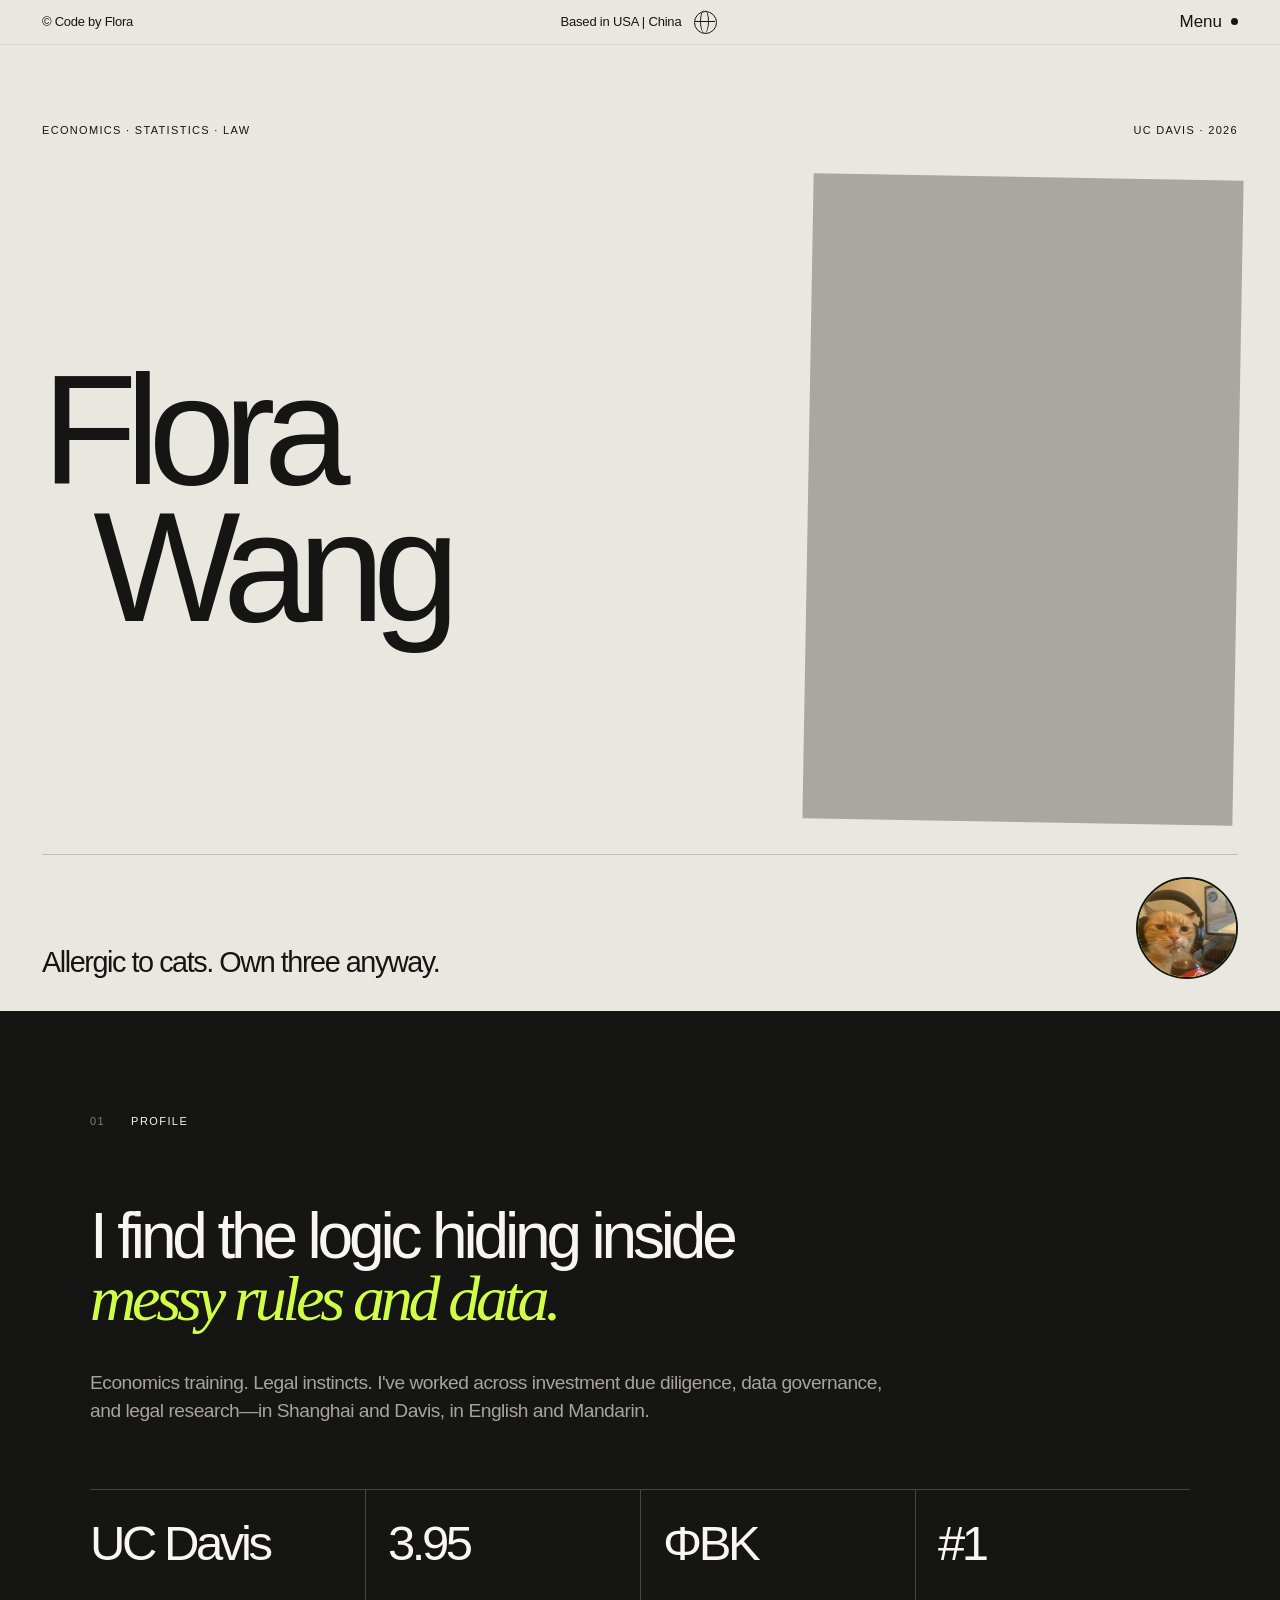
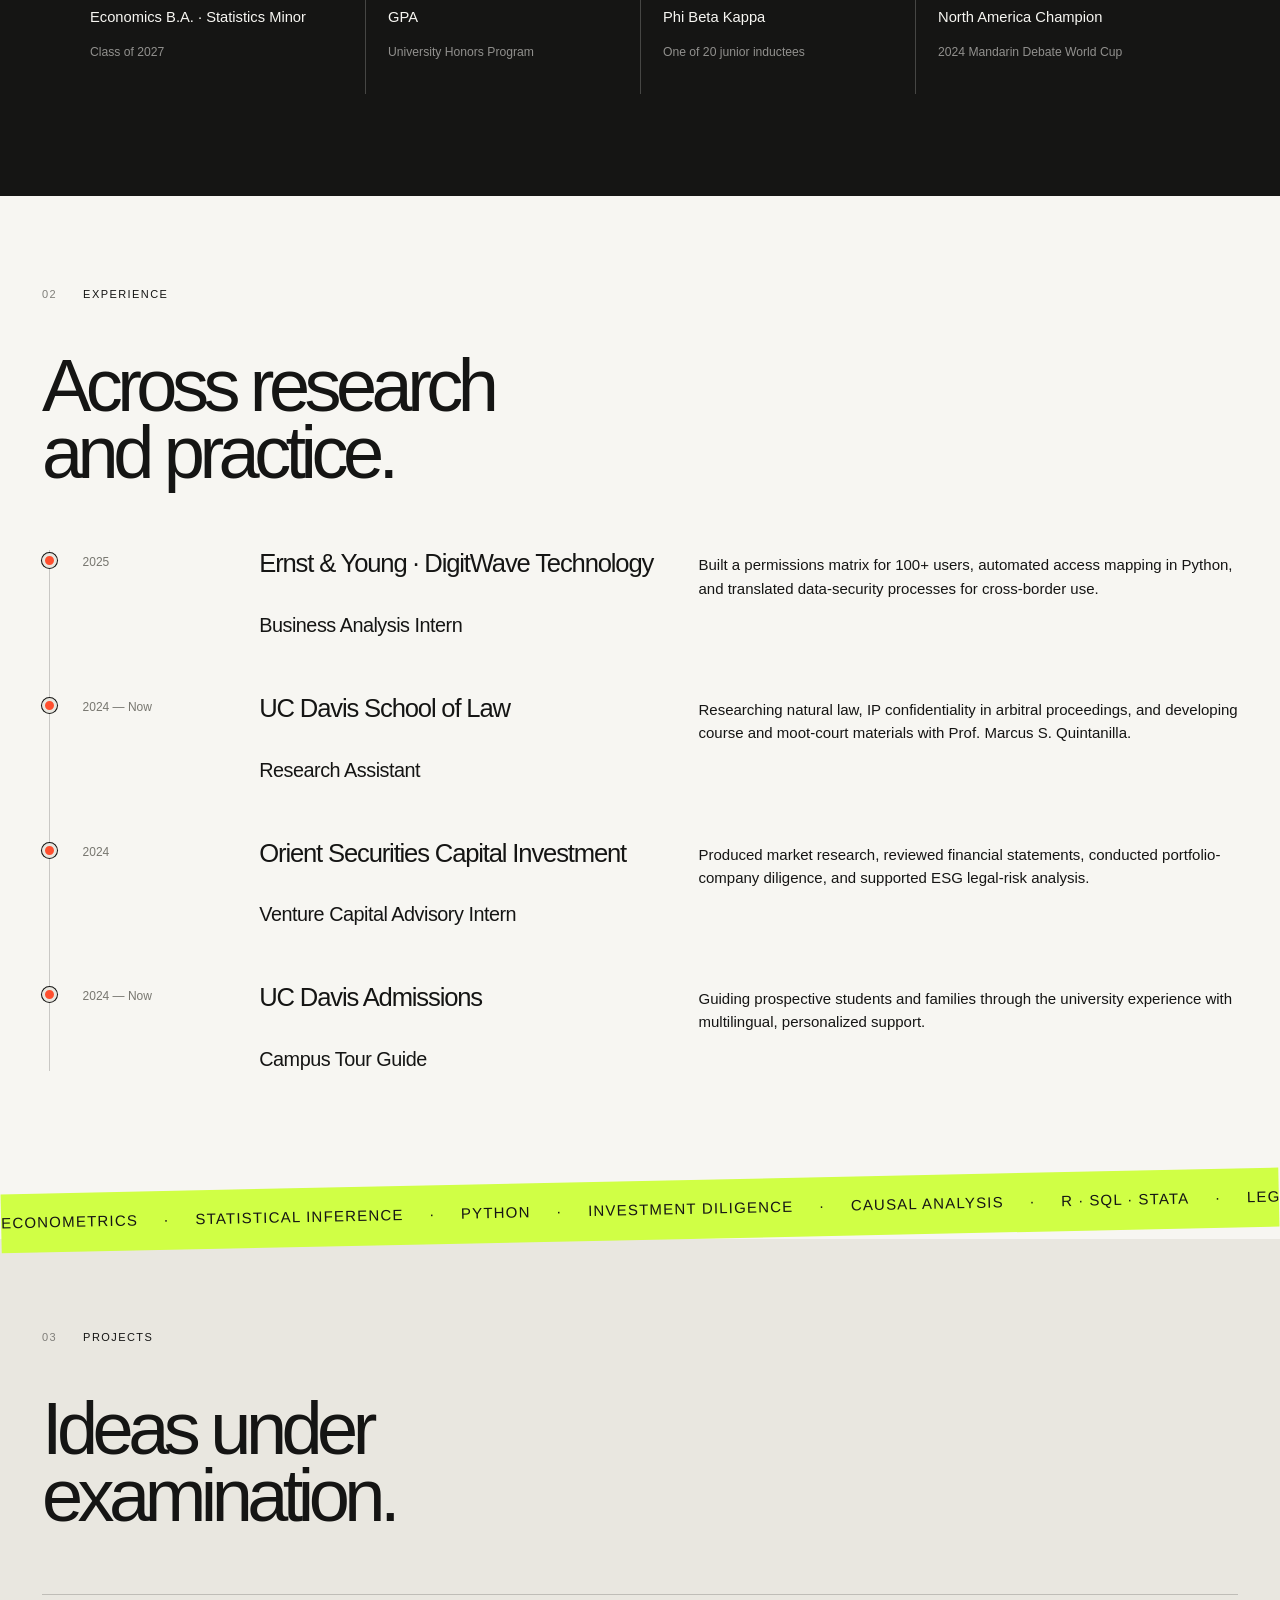
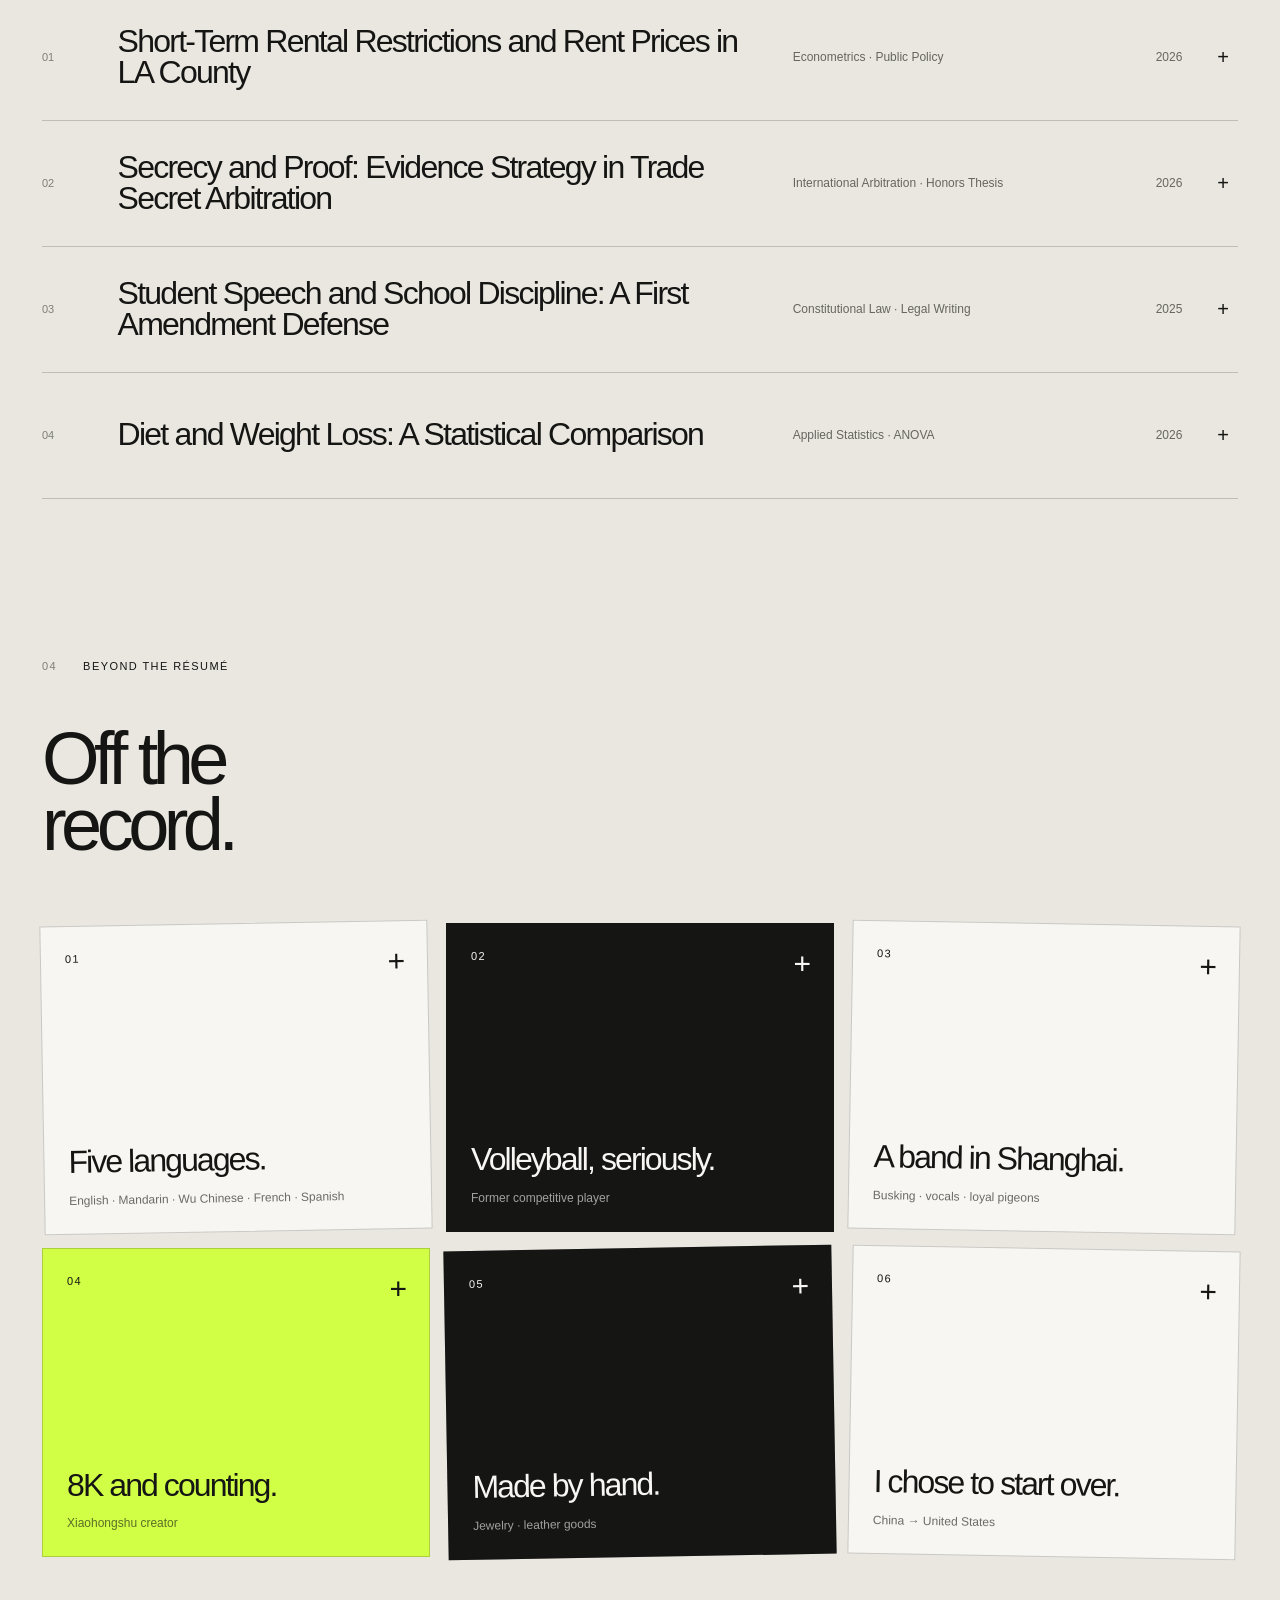
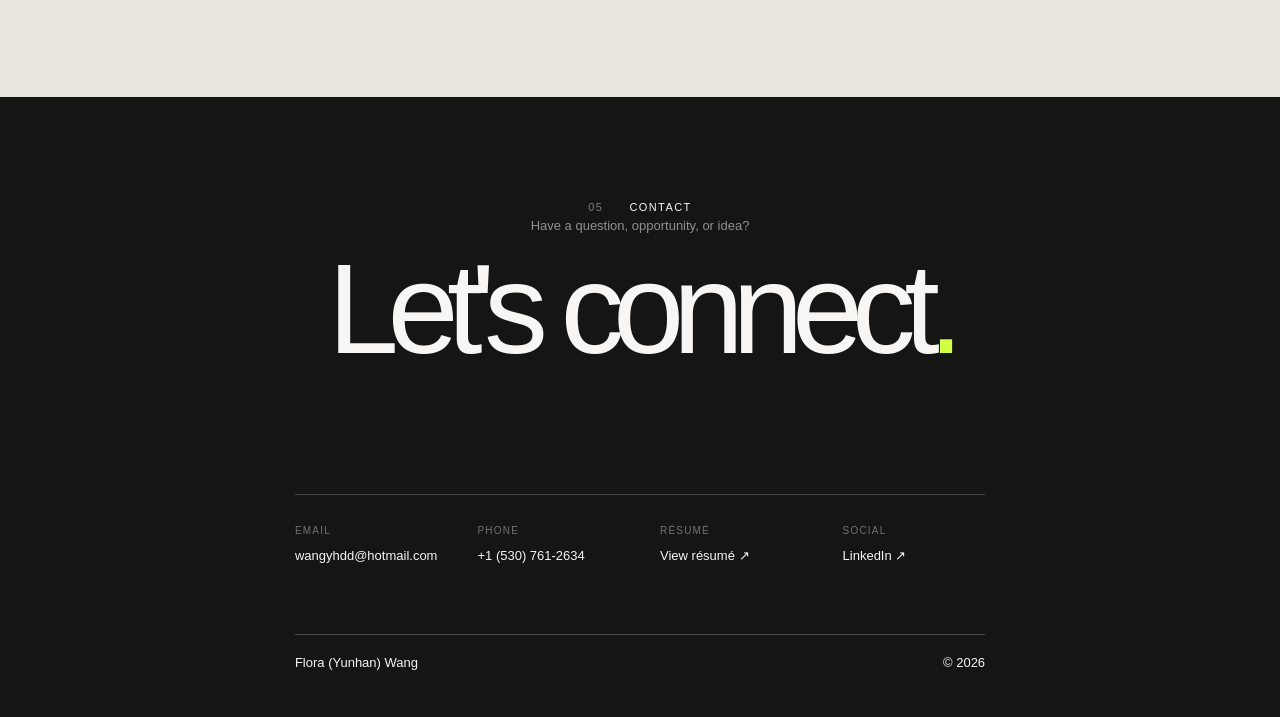
==== commit fac7b870: "Publish larger hero name" ====
--- a/index.html
+++ b/index.html
@@ -1 +1 @@
-<!DOCTYPE html><html lang="en"><head><meta charSet="utf-8"/><meta name="viewport" content="width=device-width, initial-scale=1"/><link rel="preload" as="image" href="/assets/coke-cat.jpg"/><link rel="stylesheet" href="/_next/static/chunks/0m6dgg12p12s1.css" data-precedence="next"/><link rel="preload" as="script" fetchPriority="low" href="/_next/static/chunks/0zuri1ifhhlok.js"/><script src="/_next/static/chunks/0mi2wjm8~9ju~.js" async=""></script><script src="/_next/static/chunks/01h.iy8i7-0vy.js" async=""></script><script src="/_next/static/chunks/turbopack-108mywpjsb1fv.js" async=""></script><script src="/_next/static/chunks/0x_ruk~6~fayx.js" async=""></script><script src="/_next/static/chunks/03nhfuja0_sh~.js" async=""></script><script src="/_next/static/chunks/0lperdugiu~te.js" async=""></script><link rel="preload" href="/assets/flora-portrait.jpg" as="image"/><title>Flora Wang — Law, Finance &amp; Evidence</title><meta name="description" content="Flora Wang is a UC Davis economics and statistics student working across legal research, investment analysis, and data-driven decision-making."/><meta name="keywords" content="Flora Wang,Yunhan Wang,UC Davis,legal research,investment analysis,economics,statistics"/><meta property="og:title" content="Flora Wang — Law, Finance &amp; Evidence"/><meta property="og:description" content="Flora Wang is a UC Davis economics and statistics student working across legal research, investment analysis, and data-driven decision-making."/><meta property="og:image" content="https://flora-oikawa.github.io/og-v3.png"/><meta property="og:image:width" content="1734"/><meta property="og:image:height" content="908"/><meta property="og:image:alt" content="Flora Wang — Law, Finance &amp; Evidence"/><meta property="og:type" content="website"/><meta name="twitter:card" content="summary_large_image"/><meta name="twitter:title" content="Flora Wang — Law, Finance &amp; Evidence"/><meta name="twitter:description" content="Flora Wang is a UC Davis economics and statistics student working across legal research, investment analysis, and data-driven decision-making."/><meta name="twitter:image" content="https://flora-oikawa.github.io/og-v3.png"/><script src="/_next/static/chunks/03~yq9q893hmn.js" noModule=""></script></head><body><div hidden=""><!--$--><!--/$--></div><main><div class="cursor-orbit " style="transform:translate3d(0px, 0px, 0)" aria-hidden="true"></div><header class="site-header "><a class="brand-link" href="#top" aria-label="Flora Wang, home"><span>© Code by </span><span class="brand-swap" aria-hidden="true"><span>Flora</span><span>Flora Wang</span></span></a><div class="header-location" aria-label="Current location"><span class="location-copy"><strong>Based in USA | China</strong></span><span class="location-globe" aria-hidden="true"><span class="globe-mark"></span></span></div><button class="menu-button" type="button" aria-expanded="false" aria-controls="site-menu" aria-label="Open menu"><span>Menu</span><span class="menu-dot" aria-hidden="true"></span></button></header><div class="menu-overlay " id="site-menu" aria-hidden="true"><span class="menu-kicker">Navigation</span><nav aria-label="Primary navigation"><a href="#top"><span>00</span>Home</a><a href="#profile"><span>01</span>Profile</a><a href="#experience"><span>02</span>Experience</a><a href="#projects"><span>03</span>Projects</a><a href="#beyond"><span>04</span>Beyond</a><a href="#contact"><span>05</span>Contact</a></nav><div class="menu-social"><a href="https://www.linkedin.com/in/yunhan-wang-81345233a" target="_blank" rel="noreferrer">LinkedIn <span aria-hidden="true">↗</span></a><a href="mailto:wangyhdd@hotmail.com">Email <span aria-hidden="true">↗</span></a></div></div><section class="hero" id="top"><div class="hero-eyebrow"><span>Economics · Statistics · Law</span><span>UC Davis · 2026</span></div><div class="hero-title-wrap"><h1><span class="title-line">Flora</span><span class="title-line title-line-offset">Wang</span></h1><div class="hero-portrait"><picture><source media="(max-width: 700px)" srcSet="/assets/flora-portrait-mobile.jpg"/><img alt="Portrait of Flora Wang" decoding="async" data-nimg="fill" style="position:absolute;height:100%;width:100%;left:0;top:0;right:0;bottom:0;color:transparent" src="/assets/flora-portrait.jpg"/></picture></div></div><div class="hero-bottom"><p>Allergic to cats. Own three anyway.</p><a class="round-link" href="#profile" aria-label="Explore Flora Wang&#x27;s profile"><img class="cat-avatar-image" src="/assets/coke-cat.jpg" alt="Orange tabby cat wearing headphones and drinking from a bottle" width="104" height="104"/></a></div></section><section class="statement section-dark" id="profile"><div class="section-label"><span>01</span><span>Profile</span></div><div class="statement-copy"><p class="statement-lead"><span>I find the logic hiding inside</span><em>messy rules and data.</em></p><p class="statement-secondary">Economics training. Legal instincts. I&#x27;ve worked across investment due diligence, data governance, and legal research—in Shanghai and Davis, in English and Mandarin.</p></div><div class="profile-facts"><div><span class="fact-value fact-title">UC Davis</span><span class="fact-label fact-line-one">Economics B.A. · Statistics Minor</span><span class="fact-label fact-line-two">Class of 2027</span></div><div><span class="fact-value fact-title">3.95</span><span class="fact-label fact-line-one">GPA</span><span class="fact-label fact-line-two">University Honors Program</span></div><div><span class="fact-value fact-title" aria-label="Phi Beta Kappa">ΦΒΚ</span><span class="fact-label fact-line-one">Phi Beta Kappa</span><span class="fact-label fact-line-two">One of 20 junior inductees</span></div><div><span class="fact-value fact-title">#1</span><span class="fact-label fact-line-one">North America Champion</span><span class="fact-label fact-line-two">2024 Mandarin Debate World Cup</span></div></div></section><section class="experience-section section-light" id="experience"><div class="section-heading"><div class="section-label"><span>02</span><span>Experience</span></div><h2>Across research<br/>and practice.</h2></div><div class="experience-list"><article class="experience-item"><span class="timeline-marker" aria-hidden="true"></span><span class="experience-period">2025</span><div><h3>Ernst &amp; Young · DigitWave Technology</h3><p class="experience-role">Business Analysis Intern</p></div><p class="experience-detail">Built a permissions matrix for 100+ users, automated access mapping in Python, and translated data-security processes for cross-border use.</p></article><article class="experience-item"><span class="timeline-marker" aria-hidden="true"></span><span class="experience-period">2024 — Now</span><div><h3>UC Davis School of Law</h3><p class="experience-role">Research Assistant</p></div><p class="experience-detail">Researching natural law, IP confidentiality in arbitral proceedings, and developing course and moot-court materials with Prof. Marcus S. Quintanilla.</p></article><article class="experience-item"><span class="timeline-marker" aria-hidden="true"></span><span class="experience-period">2024</span><div><h3>Orient Securities Capital Investment</h3><p class="experience-role">Venture Capital Advisory Intern</p></div><p class="experience-detail">Produced market research, reviewed financial statements, conducted portfolio-company diligence, and supported ESG legal-risk analysis.</p></article><article class="experience-item"><span class="timeline-marker" aria-hidden="true"></span><span class="experience-period">2024 — Now</span><div><h3>UC Davis Admissions</h3><p class="experience-role">Campus Tour Guide</p></div><p class="experience-detail">Guiding prospective students and families through the university experience with multilingual, personalized support.</p></article></div><div class="skills-marquee" aria-label="Skills and capabilities"><div><span>Econometrics</span><i>·</i><span>Statistical inference</span><i>·</i><span>Python</span><i>·</i><span>Investment diligence</span><i>·</i><span>Causal analysis</span><i>·</i><span>R · SQL · Stata</span><i>·</i><span>Legal research</span></div></div></section><section class="work-section" id="projects"><div class="section-heading"><div class="section-label"><span>03</span><span>Projects</span></div><h2>Ideas under<br/>examination.</h2></div><div class="work-list"><article class="work-item"><details><summary><span class="work-number">01</span><span class="work-title">Short-Term Rental Restrictions and Rent Prices in LA County</span><span class="work-meta">Econometrics · Public Policy<small>2026</small></span><span class="work-toggle" aria-hidden="true">+</span></summary><div class="work-details"><p>Applied difference-in-differences with ZIP code and time fixed effects to estimate the impact of Home Sharing Ordinances on residential rents across 245 ZIP codes (2015–2025).</p><p class="work-outcome">Estimated a 2.2% rent reduction pre-COVID; the effect disappears post-COVID, consistent with pandemic-driven market disruption.</p></div></details></article><article class="work-item"><details><summary><span class="work-number">02</span><span class="work-title">Secrecy and Proof: Evidence Strategy in Trade Secret Arbitration</span><span class="work-meta">International Arbitration · Honors Thesis<small>2026</small></span><span class="work-toggle" aria-hidden="true">+</span></summary><div class="work-details"><p>Examined how the FAA, AAA Employment Rules, IBA Rules, and New York Convention interact to limit evidence access for trade secret claimants in international arbitration.</p><p class="work-outcome">Identified a structural evidentiary gap and proposed a four-part strategy framework for navigating it.</p><a href="/work/flora-wang-honors-thesis.pdf" target="_blank" rel="noreferrer">Read thesis<!-- --> <span aria-hidden="true">↗</span></a></div></details></article><article class="work-item"><details><summary><span class="work-number">03</span><span class="work-title">Student Speech and School Discipline: A First Amendment Defense</span><span class="work-meta">Constitutional Law · Legal Writing<small>2025</small></span><span class="work-toggle" aria-hidden="true">+</span></summary><div class="work-details"><p>Drafted a defense-side legal memorandum analyzing off-campus student speech, school discipline, and procedural due process under the First and Fourteenth Amendments.</p><p class="work-outcome">Synthesized five Supreme Court and circuit precedents into a structured argument for summary judgment.</p><a href="/work/flora-wang-legal-writing-sample.pdf" target="_blank" rel="noreferrer">Read writing sample<!-- --> <span aria-hidden="true">↗</span></a></div></details></article><article class="work-item"><details><summary><span class="work-number">04</span><span class="work-title">Diet and Weight Loss: A Statistical Comparison</span><span class="work-meta">Applied Statistics · ANOVA<small>2026</small></span><span class="work-toggle" aria-hidden="true">+</span></summary><div class="work-details"><p>Analyzed weight-loss outcomes across three diet programs using 76 participants, applying one-way ANOVA, Tukey post-hoc comparisons, and power analysis.</p><p class="work-outcome">Found statistically significant differences (p = 0.00339); identified the most effective program and quantified the performance gap.</p></div></details></article></div></section><section class="beyond-section" id="beyond"><div class="section-heading"><div class="section-label"><span>04</span><span>Beyond the résumé</span></div><h2>Off the<br/>record.</h2></div><div class="life-grid"><details class="life-card"><summary><span class="life-number">01</span><h3>Five languages.</h3><p class="life-meta">English · Mandarin · Wu Chinese · French · Spanish</p><span class="life-toggle" aria-hidden="true">+</span></summary><p class="life-detail">Fluently in three, convincingly in two, embarrassingly in none of them when I’m tired.</p></details><details class="life-card"><summary><span class="life-number">02</span><h3>Volleyball, seriously.</h3><p class="life-meta">Former competitive player</p><span class="life-toggle" aria-hidden="true">+</span></summary><p class="life-detail">Not recreationally. Like, seriously. My knees have opinions about this.</p></details><details class="life-card"><summary><span class="life-number">03</span><h3>A band in Shanghai.</h3><p class="life-meta">Busking · vocals · loyal pigeons</p><span class="life-toggle" aria-hidden="true">+</span></summary><p class="life-detail">We were actually pretty good. The pigeons were our most loyal audience.</p></details><details class="life-card"><summary><span class="life-number">04</span><h3>8K and counting.</h3><p class="life-meta">Xiaohongshu creator</p><span class="life-toggle" aria-hidden="true">+</span></summary><p class="life-detail">I write about college applications, music, and whatever is on my mind. Somehow, people read it.</p></details><details class="life-card"><summary><span class="life-number">05</span><h3>Made by hand.</h3><p class="life-meta">Jewelry · leather goods</p><span class="life-toggle" aria-hidden="true">+</span></summary><p class="life-detail">Rings, bags, and straps—mostly gifts. Sometimes I keep the good ones.</p></details><details class="life-card"><summary><span class="life-number">06</span><h3>I chose to start over.</h3><p class="life-meta">China → United States</p><span class="life-toggle" aria-hidden="true">+</span></summary><p class="life-detail">I left law school in China to begin again in the U.S. Best chaotic decision I’ve ever made.</p></details></div></section><section class="contact-section section-dark" id="contact"><div class="section-label"><span>05</span><span>Contact</span></div><p class="contact-kicker">Have a question, opportunity, or idea?</p><h2 class="contact-title">Let&#x27;s connect<span>.</span></h2><div class="contact-bottom" id="contact-details"><div><span class="contact-label">Email</span><a href="mailto:wangyhdd@hotmail.com">wangyhdd@hotmail.com</a></div><div><span class="contact-label">Phone</span><a href="tel:+15307612634">+1 (530) 761-2634</a></div><div><span class="contact-label">Résumé</span><a href="/work/flora-wang-resume.pdf" target="_blank" rel="noreferrer">View résumé <span aria-hidden="true">↗</span></a></div><div><span class="contact-label">Social</span><a href="https://www.linkedin.com/in/yunhan-wang-81345233a" target="_blank" rel="noreferrer">LinkedIn <span aria-hidden="true">↗</span></a></div><div class="contact-signoff"><span>Flora (Yunhan) Wang</span><span>© <!-- -->2026</span></div></div></section></main><!--$--><!--/$--><script src="/_next/static/chunks/0zuri1ifhhlok.js" id="_R_" async=""></script><script>(self.__next_f=self.__next_f||[]).push([0])</script><script>self.__next_f.push([1,"1:\"$Sreact.fragment\"\n2:I[28270,[\"/_next/static/chunks/0x_ruk~6~fayx.js\",\"/_next/static/chunks/03nhfuja0_sh~.js\"],\"default\"]\n3:I[7640,[\"/_next/static/chunks/0x_ruk~6~fayx.js\",\"/_next/static/chunks/03nhfuja0_sh~.js\"],\"default\"]\n4:I[22789,[\"/_next/static/chunks/0x_ruk~6~fayx.js\",\"/_next/static/chunks/03nhfuja0_sh~.js\"],\"ClientPageRoot\"]\n5:I[31713,[\"/_next/static/chunks/0x_ruk~6~fayx.js\",\"/_next/static/chunks/03nhfuja0_sh~.js\",\"/_next/static/chunks/0lperdugiu~te.js\"],\"default\"]\n8:I[84080,[\"/_next/static/chunks/0x_ruk~6~fayx.js\",\"/_next/static/chunks/03nhfuja0_sh~.js\"],\"OutletBoundary\"]\n9:\"$Sreact.suspense\"\nb:I[84080,[\"/_next/static/chunks/0x_ruk~6~fayx.js\",\"/_next/static/chunks/03nhfuja0_sh~.js\"],\"ViewportBoundary\"]\nd:I[84080,[\"/_next/static/chunks/0x_ruk~6~fayx.js\",\"/_next/static/chunks/03nhfuja0_sh~.js\"],\"MetadataBoundary\"]\nf:I[48574,[\"/_next/static/chunks/0x_ruk~6~fayx.js\",\"/_next/static/chunks/03nhfuja0_sh~.js\"],\"default\",1]\n:HL[\"/_next/static/chunks/0m6dgg12p12s1.css\",\"style\"]\n"])</script><script>self.__next_f.push([1,"0:{\"P\":null,\"c\":[\"\",\"\"],\"q\":\"\",\"i\":false,\"f\":[[[\"\",{\"children\":[\"__PAGE__\",{}]},\"$undefined\",\"$undefined\",16],[[\"$\",\"$1\",\"c\",{\"children\":[[[\"$\",\"link\",\"0\",{\"rel\":\"stylesheet\",\"href\":\"/_next/static/chunks/0m6dgg12p12s1.css\",\"precedence\":\"next\",\"crossOrigin\":\"$undefined\",\"nonce\":\"$undefined\"}],[\"$\",\"script\",\"script-0\",{\"src\":\"/_next/static/chunks/0x_ruk~6~fayx.js\",\"async\":true,\"nonce\":\"$undefined\"}],[\"$\",\"script\",\"script-1\",{\"src\":\"/_next/static/chunks/03nhfuja0_sh~.js\",\"async\":true,\"nonce\":\"$undefined\"}]],[\"$\",\"html\",null,{\"lang\":\"en\",\"children\":[\"$\",\"body\",null,{\"children\":[\"$\",\"$L2\",null,{\"parallelRouterKey\":\"children\",\"error\":\"$undefined\",\"errorStyles\":\"$undefined\",\"errorScripts\":\"$undefined\",\"template\":[\"$\",\"$L3\",null,{}],\"templateStyles\":\"$undefined\",\"templateScripts\":\"$undefined\",\"notFound\":[[[\"$\",\"title\",null,{\"children\":\"404: This page could not be found.\"}],[\"$\",\"div\",null,{\"style\":{\"fontFamily\":\"system-ui,\\\"Segoe UI\\\",Roboto,Helvetica,Arial,sans-serif,\\\"Apple Color Emoji\\\",\\\"Segoe UI Emoji\\\"\",\"height\":\"100vh\",\"textAlign\":\"center\",\"display\":\"flex\",\"flexDirection\":\"column\",\"alignItems\":\"center\",\"justifyContent\":\"center\"},\"children\":[\"$\",\"div\",null,{\"children\":[[\"$\",\"style\",null,{\"dangerouslySetInnerHTML\":{\"__html\":\"body{color:#000;background:#fff;margin:0}.next-error-h1{border-right:1px solid rgba(0,0,0,.3)}@media (prefers-color-scheme:dark){body{color:#fff;background:#000}.next-error-h1{border-right:1px solid rgba(255,255,255,.3)}}\"}}],[\"$\",\"h1\",null,{\"className\":\"next-error-h1\",\"style\":{\"display\":\"inline-block\",\"margin\":\"0 20px 0 0\",\"padding\":\"0 23px 0 0\",\"fontSize\":24,\"fontWeight\":500,\"verticalAlign\":\"top\",\"lineHeight\":\"49px\"},\"children\":404}],[\"$\",\"div\",null,{\"style\":{\"display\":\"inline-block\"},\"children\":[\"$\",\"h2\",null,{\"style\":{\"fontSize\":14,\"fontWeight\":400,\"lineHeight\":\"49px\",\"margin\":0},\"children\":\"This page could not be found.\"}]}]]}]}]],[]],\"forbidden\":\"$undefined\",\"unauthorized\":\"$undefined\"}]}]}]]}],{\"children\":[[\"$\",\"$1\",\"c\",{\"children\":[[\"$\",\"$L4\",null,{\"Component\":\"$5\",\"serverProvidedParams\":{\"searchParams\":{},\"params\":{},\"promises\":[\"$@6\",\"$@7\"]}}],[[\"$\",\"script\",\"script-0\",{\"src\":\"/_next/static/chunks/0lperdugiu~te.js\",\"async\":true,\"nonce\":\"$undefined\"}]],[\"$\",\"$L8\",null,{\"children\":[\"$\",\"$9\",null,{\"name\":\"Next.MetadataOutlet\",\"children\":\"$@a\"}]}]]}],{},null,false,null]},null,false,null],[\"$\",\"$1\",\"h\",{\"children\":[null,[\"$\",\"$Lb\",null,{\"children\":\"$Lc\"}],[\"$\",\"div\",null,{\"hidden\":true,\"children\":[\"$\",\"$Ld\",null,{\"children\":[\"$\",\"$9\",null,{\"name\":\"Next.Metadata\",\"children\":\"$Le\"}]}]}],null]}],false]],\"m\":\"$undefined\",\"G\":[\"$f\",[[\"$\",\"link\",\"0\",{\"rel\":\"stylesheet\",\"href\":\"/_next/static/chunks/0m6dgg12p12s1.css\",\"precedence\":\"next\",\"crossOrigin\":\"$undefined\",\"nonce\":\"$undefined\"}]]],\"S\":true,\"h\":null,\"s\":\"$undefined\",\"l\":\"$undefined\",\"p\":\"$undefined\",\"d\":\"$undefined\",\"b\":\"UrmVnaWHPY5yV96tVS5a0\"}\n"])</script><script>self.__next_f.push([1,"6:{}\n7:\"$0:f:0:1:1:children:0:props:children:0:props:serverProvidedParams:params\"\n"])</script><script>self.__next_f.push([1,"c:[[\"$\",\"meta\",\"0\",{\"charSet\":\"utf-8\"}],[\"$\",\"meta\",\"1\",{\"name\":\"viewport\",\"content\":\"width=device-width, initial-scale=1\"}]]\n"])</script><script>self.__next_f.push([1,"a:null\n"])</script><script>self.__next_f.push([1,"e:[[\"$\",\"title\",\"0\",{\"children\":\"Flora Wang — Law, Finance \u0026 Evidence\"}],[\"$\",\"meta\",\"1\",{\"name\":\"description\",\"content\":\"Flora Wang is a UC Davis economics and statistics student working across legal research, investment analysis, and data-driven decision-making.\"}],[\"$\",\"meta\",\"2\",{\"name\":\"keywords\",\"content\":\"Flora Wang,Yunhan Wang,UC Davis,legal research,investment analysis,economics,statistics\"}],[\"$\",\"meta\",\"3\",{\"property\":\"og:title\",\"content\":\"Flora Wang — Law, Finance \u0026 Evidence\"}],[\"$\",\"meta\",\"4\",{\"property\":\"og:description\",\"content\":\"Flora Wang is a UC Davis economics and statistics student working across legal research, investment analysis, and data-driven decision-making.\"}],[\"$\",\"meta\",\"5\",{\"property\":\"og:image\",\"content\":\"https://flora-oikawa.github.io/og-v3.png\"}],[\"$\",\"meta\",\"6\",{\"property\":\"og:image:width\",\"content\":\"1734\"}],[\"$\",\"meta\",\"7\",{\"property\":\"og:image:height\",\"content\":\"908\"}],[\"$\",\"meta\",\"8\",{\"property\":\"og:image:alt\",\"content\":\"Flora Wang — Law, Finance \u0026 Evidence\"}],[\"$\",\"meta\",\"9\",{\"property\":\"og:type\",\"content\":\"website\"}],[\"$\",\"meta\",\"10\",{\"name\":\"twitter:card\",\"content\":\"summary_large_image\"}],[\"$\",\"meta\",\"11\",{\"name\":\"twitter:title\",\"content\":\"Flora Wang — Law, Finance \u0026 Evidence\"}],[\"$\",\"meta\",\"12\",{\"name\":\"twitter:description\",\"content\":\"Flora Wang is a UC Davis economics and statistics student working across legal research, investment analysis, and data-driven decision-making.\"}],[\"$\",\"meta\",\"13\",{\"name\":\"twitter:image\",\"content\":\"https://flora-oikawa.github.io/og-v3.png\"}]]\n"])</script></body></html>+<!DOCTYPE html><html lang="en"><head><meta charSet="utf-8"/><meta name="viewport" content="width=device-width, initial-scale=1"/><link rel="preload" as="image" href="/assets/coke-cat.jpg"/><link rel="stylesheet" href="/_next/static/chunks/14g~huy9hw0ov.css" data-precedence="next"/><link rel="preload" as="script" fetchPriority="low" href="/_next/static/chunks/0zuri1ifhhlok.js"/><script src="/_next/static/chunks/0mi2wjm8~9ju~.js" async=""></script><script src="/_next/static/chunks/01h.iy8i7-0vy.js" async=""></script><script src="/_next/static/chunks/turbopack-108mywpjsb1fv.js" async=""></script><script src="/_next/static/chunks/0x_ruk~6~fayx.js" async=""></script><script src="/_next/static/chunks/03nhfuja0_sh~.js" async=""></script><script src="/_next/static/chunks/0lperdugiu~te.js" async=""></script><link rel="preload" href="/assets/flora-portrait.jpg" as="image"/><title>Flora Wang — Law, Finance &amp; Evidence</title><meta name="description" content="Flora Wang is a UC Davis economics and statistics student working across legal research, investment analysis, and data-driven decision-making."/><meta name="keywords" content="Flora Wang,Yunhan Wang,UC Davis,legal research,investment analysis,economics,statistics"/><meta property="og:title" content="Flora Wang — Law, Finance &amp; Evidence"/><meta property="og:description" content="Flora Wang is a UC Davis economics and statistics student working across legal research, investment analysis, and data-driven decision-making."/><meta property="og:image" content="https://flora-oikawa.github.io/og-v3.png"/><meta property="og:image:width" content="1734"/><meta property="og:image:height" content="908"/><meta property="og:image:alt" content="Flora Wang — Law, Finance &amp; Evidence"/><meta property="og:type" content="website"/><meta name="twitter:card" content="summary_large_image"/><meta name="twitter:title" content="Flora Wang — Law, Finance &amp; Evidence"/><meta name="twitter:description" content="Flora Wang is a UC Davis economics and statistics student working across legal research, investment analysis, and data-driven decision-making."/><meta name="twitter:image" content="https://flora-oikawa.github.io/og-v3.png"/><script src="/_next/static/chunks/03~yq9q893hmn.js" noModule=""></script></head><body><div hidden=""><!--$--><!--/$--></div><main><div class="cursor-orbit " style="transform:translate3d(0px, 0px, 0)" aria-hidden="true"></div><header class="site-header "><a class="brand-link" href="#top" aria-label="Flora Wang, home"><span>© Code by </span><span class="brand-swap" aria-hidden="true"><span>Flora</span><span>Flora Wang</span></span></a><div class="header-location" aria-label="Current location"><span class="location-copy"><strong>Based in USA | China</strong></span><span class="location-globe" aria-hidden="true"><span class="globe-mark"></span></span></div><button class="menu-button" type="button" aria-expanded="false" aria-controls="site-menu" aria-label="Open menu"><span>Menu</span><span class="menu-dot" aria-hidden="true"></span></button></header><div class="menu-overlay " id="site-menu" aria-hidden="true"><span class="menu-kicker">Navigation</span><nav aria-label="Primary navigation"><a href="#top"><span>00</span>Home</a><a href="#profile"><span>01</span>Profile</a><a href="#experience"><span>02</span>Experience</a><a href="#projects"><span>03</span>Projects</a><a href="#beyond"><span>04</span>Beyond</a><a href="#contact"><span>05</span>Contact</a></nav><div class="menu-social"><a href="https://www.linkedin.com/in/yunhan-wang-81345233a" target="_blank" rel="noreferrer">LinkedIn <span aria-hidden="true">↗</span></a><a href="mailto:wangyhdd@hotmail.com">Email <span aria-hidden="true">↗</span></a></div></div><section class="hero" id="top"><div class="hero-eyebrow"><span>Economics · Statistics · Law</span><span>UC Davis · 2026</span></div><div class="hero-title-wrap"><h1><span class="title-line">Flora</span><span class="title-line title-line-offset">Wang</span></h1><div class="hero-portrait"><picture><source media="(max-width: 700px)" srcSet="/assets/flora-portrait-mobile.jpg"/><img alt="Portrait of Flora Wang" decoding="async" data-nimg="fill" style="position:absolute;height:100%;width:100%;left:0;top:0;right:0;bottom:0;color:transparent" src="/assets/flora-portrait.jpg"/></picture></div></div><div class="hero-bottom"><p>Allergic to cats. Own three anyway.</p><a class="round-link" href="#profile" aria-label="Explore Flora Wang&#x27;s profile"><img class="cat-avatar-image" src="/assets/coke-cat.jpg" alt="Orange tabby cat wearing headphones and drinking from a bottle" width="104" height="104"/></a></div></section><section class="statement section-dark" id="profile"><div class="section-label"><span>01</span><span>Profile</span></div><div class="statement-copy"><p class="statement-lead"><span>I find the logic hiding inside</span><em>messy rules and data.</em></p><p class="statement-secondary">Economics training. Legal instincts. I&#x27;ve worked across investment due diligence, data governance, and legal research—in Shanghai and Davis, in English and Mandarin.</p></div><div class="profile-facts"><div><span class="fact-value fact-title">UC Davis</span><span class="fact-label fact-line-one">Economics B.A. · Statistics Minor</span><span class="fact-label fact-line-two">Class of 2027</span></div><div><span class="fact-value fact-title">3.95</span><span class="fact-label fact-line-one">GPA</span><span class="fact-label fact-line-two">University Honors Program</span></div><div><span class="fact-value fact-title" aria-label="Phi Beta Kappa">ΦΒΚ</span><span class="fact-label fact-line-one">Phi Beta Kappa</span><span class="fact-label fact-line-two">One of 20 junior inductees</span></div><div><span class="fact-value fact-title">#1</span><span class="fact-label fact-line-one">North America Champion</span><span class="fact-label fact-line-two">2024 Mandarin Debate World Cup</span></div></div></section><section class="experience-section section-light" id="experience"><div class="section-heading"><div class="section-label"><span>02</span><span>Experience</span></div><h2>Across research<br/>and practice.</h2></div><div class="experience-list"><article class="experience-item"><span class="timeline-marker" aria-hidden="true"></span><span class="experience-period">2025</span><div><h3>Ernst &amp; Young · DigitWave Technology</h3><p class="experience-role">Business Analysis Intern</p></div><p class="experience-detail">Built a permissions matrix for 100+ users, automated access mapping in Python, and translated data-security processes for cross-border use.</p></article><article class="experience-item"><span class="timeline-marker" aria-hidden="true"></span><span class="experience-period">2024 — Now</span><div><h3>UC Davis School of Law</h3><p class="experience-role">Research Assistant</p></div><p class="experience-detail">Researching natural law, IP confidentiality in arbitral proceedings, and developing course and moot-court materials with Prof. Marcus S. Quintanilla.</p></article><article class="experience-item"><span class="timeline-marker" aria-hidden="true"></span><span class="experience-period">2024</span><div><h3>Orient Securities Capital Investment</h3><p class="experience-role">Venture Capital Advisory Intern</p></div><p class="experience-detail">Produced market research, reviewed financial statements, conducted portfolio-company diligence, and supported ESG legal-risk analysis.</p></article><article class="experience-item"><span class="timeline-marker" aria-hidden="true"></span><span class="experience-period">2024 — Now</span><div><h3>UC Davis Admissions</h3><p class="experience-role">Campus Tour Guide</p></div><p class="experience-detail">Guiding prospective students and families through the university experience with multilingual, personalized support.</p></article></div><div class="skills-marquee" aria-label="Skills and capabilities"><div><span>Econometrics</span><i>·</i><span>Statistical inference</span><i>·</i><span>Python</span><i>·</i><span>Investment diligence</span><i>·</i><span>Causal analysis</span><i>·</i><span>R · SQL · Stata</span><i>·</i><span>Legal research</span></div></div></section><section class="work-section" id="projects"><div class="section-heading"><div class="section-label"><span>03</span><span>Projects</span></div><h2>Ideas under<br/>examination.</h2></div><div class="work-list"><article class="work-item"><details><summary><span class="work-number">01</span><span class="work-title">Short-Term Rental Restrictions and Rent Prices in LA County</span><span class="work-meta">Econometrics · Public Policy<small>2026</small></span><span class="work-toggle" aria-hidden="true">+</span></summary><div class="work-details"><p>Applied difference-in-differences with ZIP code and time fixed effects to estimate the impact of Home Sharing Ordinances on residential rents across 245 ZIP codes (2015–2025).</p><p class="work-outcome">Estimated a 2.2% rent reduction pre-COVID; the effect disappears post-COVID, consistent with pandemic-driven market disruption.</p></div></details></article><article class="work-item"><details><summary><span class="work-number">02</span><span class="work-title">Secrecy and Proof: Evidence Strategy in Trade Secret Arbitration</span><span class="work-meta">International Arbitration · Honors Thesis<small>2026</small></span><span class="work-toggle" aria-hidden="true">+</span></summary><div class="work-details"><p>Examined how the FAA, AAA Employment Rules, IBA Rules, and New York Convention interact to limit evidence access for trade secret claimants in international arbitration.</p><p class="work-outcome">Identified a structural evidentiary gap and proposed a four-part strategy framework for navigating it.</p><a href="/work/flora-wang-honors-thesis.pdf" target="_blank" rel="noreferrer">Read thesis<!-- --> <span aria-hidden="true">↗</span></a></div></details></article><article class="work-item"><details><summary><span class="work-number">03</span><span class="work-title">Student Speech and School Discipline: A First Amendment Defense</span><span class="work-meta">Constitutional Law · Legal Writing<small>2025</small></span><span class="work-toggle" aria-hidden="true">+</span></summary><div class="work-details"><p>Drafted a defense-side legal memorandum analyzing off-campus student speech, school discipline, and procedural due process under the First and Fourteenth Amendments.</p><p class="work-outcome">Synthesized five Supreme Court and circuit precedents into a structured argument for summary judgment.</p><a href="/work/flora-wang-legal-writing-sample.pdf" target="_blank" rel="noreferrer">Read writing sample<!-- --> <span aria-hidden="true">↗</span></a></div></details></article><article class="work-item"><details><summary><span class="work-number">04</span><span class="work-title">Diet and Weight Loss: A Statistical Comparison</span><span class="work-meta">Applied Statistics · ANOVA<small>2026</small></span><span class="work-toggle" aria-hidden="true">+</span></summary><div class="work-details"><p>Analyzed weight-loss outcomes across three diet programs using 76 participants, applying one-way ANOVA, Tukey post-hoc comparisons, and power analysis.</p><p class="work-outcome">Found statistically significant differences (p = 0.00339); identified the most effective program and quantified the performance gap.</p></div></details></article></div></section><section class="beyond-section" id="beyond"><div class="section-heading"><div class="section-label"><span>04</span><span>Beyond the résumé</span></div><h2>Off the<br/>record.</h2></div><div class="life-grid"><details class="life-card"><summary><span class="life-number">01</span><h3>Five languages.</h3><p class="life-meta">English · Mandarin · Wu Chinese · French · Spanish</p><span class="life-toggle" aria-hidden="true">+</span></summary><p class="life-detail">Fluently in three, convincingly in two, embarrassingly in none of them when I’m tired.</p></details><details class="life-card"><summary><span class="life-number">02</span><h3>Volleyball, seriously.</h3><p class="life-meta">Former competitive player</p><span class="life-toggle" aria-hidden="true">+</span></summary><p class="life-detail">Not recreationally. Like, seriously. My knees have opinions about this.</p></details><details class="life-card"><summary><span class="life-number">03</span><h3>A band in Shanghai.</h3><p class="life-meta">Busking · vocals · loyal pigeons</p><span class="life-toggle" aria-hidden="true">+</span></summary><p class="life-detail">We were actually pretty good. The pigeons were our most loyal audience.</p></details><details class="life-card"><summary><span class="life-number">04</span><h3>8K and counting.</h3><p class="life-meta">Xiaohongshu creator</p><span class="life-toggle" aria-hidden="true">+</span></summary><p class="life-detail">I write about college applications, music, and whatever is on my mind. Somehow, people read it.</p></details><details class="life-card"><summary><span class="life-number">05</span><h3>Made by hand.</h3><p class="life-meta">Jewelry · leather goods</p><span class="life-toggle" aria-hidden="true">+</span></summary><p class="life-detail">Rings, bags, and straps—mostly gifts. Sometimes I keep the good ones.</p></details><details class="life-card"><summary><span class="life-number">06</span><h3>I chose to start over.</h3><p class="life-meta">China → United States</p><span class="life-toggle" aria-hidden="true">+</span></summary><p class="life-detail">I left law school in China to begin again in the U.S. Best chaotic decision I’ve ever made.</p></details></div></section><section class="contact-section section-dark" id="contact"><div class="section-label"><span>05</span><span>Contact</span></div><p class="contact-kicker">Have a question, opportunity, or idea?</p><h2 class="contact-title">Let&#x27;s connect<span>.</span></h2><div class="contact-bottom" id="contact-details"><div><span class="contact-label">Email</span><a href="mailto:wangyhdd@hotmail.com">wangyhdd@hotmail.com</a></div><div><span class="contact-label">Phone</span><a href="tel:+15307612634">+1 (530) 761-2634</a></div><div><span class="contact-label">Résumé</span><a href="/work/flora-wang-resume.pdf" target="_blank" rel="noreferrer">View résumé <span aria-hidden="true">↗</span></a></div><div><span class="contact-label">Social</span><a href="https://www.linkedin.com/in/yunhan-wang-81345233a" target="_blank" rel="noreferrer">LinkedIn <span aria-hidden="true">↗</span></a></div><div class="contact-signoff"><span>Flora (Yunhan) Wang</span><span>© <!-- -->2026</span></div></div></section></main><!--$--><!--/$--><script src="/_next/static/chunks/0zuri1ifhhlok.js" id="_R_" async=""></script><script>(self.__next_f=self.__next_f||[]).push([0])</script><script>self.__next_f.push([1,"1:\"$Sreact.fragment\"\n2:I[28270,[\"/_next/static/chunks/0x_ruk~6~fayx.js\",\"/_next/static/chunks/03nhfuja0_sh~.js\"],\"default\"]\n3:I[7640,[\"/_next/static/chunks/0x_ruk~6~fayx.js\",\"/_next/static/chunks/03nhfuja0_sh~.js\"],\"default\"]\n4:I[22789,[\"/_next/static/chunks/0x_ruk~6~fayx.js\",\"/_next/static/chunks/03nhfuja0_sh~.js\"],\"ClientPageRoot\"]\n5:I[31713,[\"/_next/static/chunks/0x_ruk~6~fayx.js\",\"/_next/static/chunks/03nhfuja0_sh~.js\",\"/_next/static/chunks/0lperdugiu~te.js\"],\"default\"]\n8:I[84080,[\"/_next/static/chunks/0x_ruk~6~fayx.js\",\"/_next/static/chunks/03nhfuja0_sh~.js\"],\"OutletBoundary\"]\n9:\"$Sreact.suspense\"\nb:I[84080,[\"/_next/static/chunks/0x_ruk~6~fayx.js\",\"/_next/static/chunks/03nhfuja0_sh~.js\"],\"ViewportBoundary\"]\nd:I[84080,[\"/_next/static/chunks/0x_ruk~6~fayx.js\",\"/_next/static/chunks/03nhfuja0_sh~.js\"],\"MetadataBoundary\"]\nf:I[48574,[\"/_next/static/chunks/0x_ruk~6~fayx.js\",\"/_next/static/chunks/03nhfuja0_sh~.js\"],\"default\",1]\n:HL[\"/_next/static/chunks/14g~huy9hw0ov.css\",\"style\"]\n"])</script><script>self.__next_f.push([1,"0:{\"P\":null,\"c\":[\"\",\"\"],\"q\":\"\",\"i\":false,\"f\":[[[\"\",{\"children\":[\"__PAGE__\",{}]},\"$undefined\",\"$undefined\",16],[[\"$\",\"$1\",\"c\",{\"children\":[[[\"$\",\"link\",\"0\",{\"rel\":\"stylesheet\",\"href\":\"/_next/static/chunks/14g~huy9hw0ov.css\",\"precedence\":\"next\",\"crossOrigin\":\"$undefined\",\"nonce\":\"$undefined\"}],[\"$\",\"script\",\"script-0\",{\"src\":\"/_next/static/chunks/0x_ruk~6~fayx.js\",\"async\":true,\"nonce\":\"$undefined\"}],[\"$\",\"script\",\"script-1\",{\"src\":\"/_next/static/chunks/03nhfuja0_sh~.js\",\"async\":true,\"nonce\":\"$undefined\"}]],[\"$\",\"html\",null,{\"lang\":\"en\",\"children\":[\"$\",\"body\",null,{\"children\":[\"$\",\"$L2\",null,{\"parallelRouterKey\":\"children\",\"error\":\"$undefined\",\"errorStyles\":\"$undefined\",\"errorScripts\":\"$undefined\",\"template\":[\"$\",\"$L3\",null,{}],\"templateStyles\":\"$undefined\",\"templateScripts\":\"$undefined\",\"notFound\":[[[\"$\",\"title\",null,{\"children\":\"404: This page could not be found.\"}],[\"$\",\"div\",null,{\"style\":{\"fontFamily\":\"system-ui,\\\"Segoe UI\\\",Roboto,Helvetica,Arial,sans-serif,\\\"Apple Color Emoji\\\",\\\"Segoe UI Emoji\\\"\",\"height\":\"100vh\",\"textAlign\":\"center\",\"display\":\"flex\",\"flexDirection\":\"column\",\"alignItems\":\"center\",\"justifyContent\":\"center\"},\"children\":[\"$\",\"div\",null,{\"children\":[[\"$\",\"style\",null,{\"dangerouslySetInnerHTML\":{\"__html\":\"body{color:#000;background:#fff;margin:0}.next-error-h1{border-right:1px solid rgba(0,0,0,.3)}@media (prefers-color-scheme:dark){body{color:#fff;background:#000}.next-error-h1{border-right:1px solid rgba(255,255,255,.3)}}\"}}],[\"$\",\"h1\",null,{\"className\":\"next-error-h1\",\"style\":{\"display\":\"inline-block\",\"margin\":\"0 20px 0 0\",\"padding\":\"0 23px 0 0\",\"fontSize\":24,\"fontWeight\":500,\"verticalAlign\":\"top\",\"lineHeight\":\"49px\"},\"children\":404}],[\"$\",\"div\",null,{\"style\":{\"display\":\"inline-block\"},\"children\":[\"$\",\"h2\",null,{\"style\":{\"fontSize\":14,\"fontWeight\":400,\"lineHeight\":\"49px\",\"margin\":0},\"children\":\"This page could not be found.\"}]}]]}]}]],[]],\"forbidden\":\"$undefined\",\"unauthorized\":\"$undefined\"}]}]}]]}],{\"children\":[[\"$\",\"$1\",\"c\",{\"children\":[[\"$\",\"$L4\",null,{\"Component\":\"$5\",\"serverProvidedParams\":{\"searchParams\":{},\"params\":{},\"promises\":[\"$@6\",\"$@7\"]}}],[[\"$\",\"script\",\"script-0\",{\"src\":\"/_next/static/chunks/0lperdugiu~te.js\",\"async\":true,\"nonce\":\"$undefined\"}]],[\"$\",\"$L8\",null,{\"children\":[\"$\",\"$9\",null,{\"name\":\"Next.MetadataOutlet\",\"children\":\"$@a\"}]}]]}],{},null,false,null]},null,false,null],[\"$\",\"$1\",\"h\",{\"children\":[null,[\"$\",\"$Lb\",null,{\"children\":\"$Lc\"}],[\"$\",\"div\",null,{\"hidden\":true,\"children\":[\"$\",\"$Ld\",null,{\"children\":[\"$\",\"$9\",null,{\"name\":\"Next.Metadata\",\"children\":\"$Le\"}]}]}],null]}],false]],\"m\":\"$undefined\",\"G\":[\"$f\",[[\"$\",\"link\",\"0\",{\"rel\":\"stylesheet\",\"href\":\"/_next/static/chunks/14g~huy9hw0ov.css\",\"precedence\":\"next\",\"crossOrigin\":\"$undefined\",\"nonce\":\"$undefined\"}]]],\"S\":true,\"h\":null,\"s\":\"$undefined\",\"l\":\"$undefined\",\"p\":\"$undefined\",\"d\":\"$undefined\",\"b\":\"ksNLpLXbNBhkdUW6HuDTz\"}\n"])</script><script>self.__next_f.push([1,"6:{}\n7:\"$0:f:0:1:1:children:0:props:children:0:props:serverProvidedParams:params\"\n"])</script><script>self.__next_f.push([1,"c:[[\"$\",\"meta\",\"0\",{\"charSet\":\"utf-8\"}],[\"$\",\"meta\",\"1\",{\"name\":\"viewport\",\"content\":\"width=device-width, initial-scale=1\"}]]\n"])</script><script>self.__next_f.push([1,"a:null\n"])</script><script>self.__next_f.push([1,"e:[[\"$\",\"title\",\"0\",{\"children\":\"Flora Wang — Law, Finance \u0026 Evidence\"}],[\"$\",\"meta\",\"1\",{\"name\":\"description\",\"content\":\"Flora Wang is a UC Davis economics and statistics student working across legal research, investment analysis, and data-driven decision-making.\"}],[\"$\",\"meta\",\"2\",{\"name\":\"keywords\",\"content\":\"Flora Wang,Yunhan Wang,UC Davis,legal research,investment analysis,economics,statistics\"}],[\"$\",\"meta\",\"3\",{\"property\":\"og:title\",\"content\":\"Flora Wang — Law, Finance \u0026 Evidence\"}],[\"$\",\"meta\",\"4\",{\"property\":\"og:description\",\"content\":\"Flora Wang is a UC Davis economics and statistics student working across legal research, investment analysis, and data-driven decision-making.\"}],[\"$\",\"meta\",\"5\",{\"property\":\"og:image\",\"content\":\"https://flora-oikawa.github.io/og-v3.png\"}],[\"$\",\"meta\",\"6\",{\"property\":\"og:image:width\",\"content\":\"1734\"}],[\"$\",\"meta\",\"7\",{\"property\":\"og:image:height\",\"content\":\"908\"}],[\"$\",\"meta\",\"8\",{\"property\":\"og:image:alt\",\"content\":\"Flora Wang — Law, Finance \u0026 Evidence\"}],[\"$\",\"meta\",\"9\",{\"property\":\"og:type\",\"content\":\"website\"}],[\"$\",\"meta\",\"10\",{\"name\":\"twitter:card\",\"content\":\"summary_large_image\"}],[\"$\",\"meta\",\"11\",{\"name\":\"twitter:title\",\"content\":\"Flora Wang — Law, Finance \u0026 Evidence\"}],[\"$\",\"meta\",\"12\",{\"name\":\"twitter:description\",\"content\":\"Flora Wang is a UC Davis economics and statistics student working across legal research, investment analysis, and data-driven decision-making.\"}],[\"$\",\"meta\",\"13\",{\"name\":\"twitter:image\",\"content\":\"https://flora-oikawa.github.io/og-v3.png\"}]]\n"])</script></body></html>
--- a/_next/static/chunks/14g~huy9hw0ov.css
+++ b/_next/static/chunks/14g~huy9hw0ov.css
@@ -0,0 +1 @@
+@layer properties{@supports (((-webkit-hyphens:none)) and (not (margin-trim:inline))) or ((-moz-orient:inline) and (not (color:rgb(from red r g b)))){*,:before,:after,::backdrop{--tw-rotate-x:initial;--tw-rotate-y:initial;--tw-rotate-z:initial;--tw-skew-x:initial;--tw-skew-y:initial}}}@layer theme{:root,:host{--font-sans:ui-sans-serif, system-ui, sans-serif, "Apple Color Emoji", "Segoe UI Emoji", "Segoe UI Symbol", "Noto Color Emoji";--font-mono:ui-monospace, SFMono-Regular, Menlo, Monaco, Consolas, "Liberation Mono", "Courier New", monospace;--spacing:.25rem;--default-font-family:var(--font-sans);--default-mono-font-family:var(--font-mono)}}@layer base{*,:after,:before,::backdrop{box-sizing:border-box;border:0 solid;margin:0;padding:0}::file-selector-button{box-sizing:border-box;border:0 solid;margin:0;padding:0}html,:host{-webkit-text-size-adjust:100%;tab-size:4;line-height:1.5;font-family:var(--default-font-family,ui-sans-serif, system-ui, sans-serif, "Apple Color Emoji", "Segoe UI Emoji", "Segoe UI Symbol", "Noto Color Emoji");font-feature-settings:var(--default-font-feature-settings,normal);font-variation-settings:var(--default-font-variation-settings,normal);-webkit-tap-highlight-color:transparent}hr{height:0;color:inherit;border-top-width:1px}abbr:where([title]){-webkit-text-decoration:underline dotted;text-decoration:underline dotted}h1,h2,h3,h4,h5,h6{font-size:inherit;font-weight:inherit}a{color:inherit;-webkit-text-decoration:inherit;-webkit-text-decoration:inherit;-webkit-text-decoration:inherit;-webkit-text-decoration:inherit;text-decoration:inherit}b,strong{font-weight:bolder}code,kbd,samp,pre{font-family:var(--default-mono-font-family,ui-monospace, SFMono-Regular, Menlo, Monaco, Consolas, "Liberation Mono", "Courier New", monospace);font-feature-settings:var(--default-mono-font-feature-settings,normal);font-variation-settings:var(--default-mono-font-variation-settings,normal);font-size:1em}small{font-size:80%}sub,sup{vertical-align:baseline;font-size:75%;line-height:0;position:relative}sub{bottom:-.25em}sup{top:-.5em}table{text-indent:0;border-color:inherit;border-collapse:collapse}:-moz-focusring{outline:auto}progress{vertical-align:baseline}summary{display:list-item}ol,ul,menu{list-style:none}img,svg,video,canvas,audio,iframe,embed,object{vertical-align:middle;display:block}img,video{max-width:100%;height:auto}button,input,select,optgroup,textarea{font:inherit;font-feature-settings:inherit;font-variation-settings:inherit;letter-spacing:inherit;color:inherit;opacity:1;background-color:#0000;border-radius:0}::file-selector-button{font:inherit;font-feature-settings:inherit;font-variation-settings:inherit;letter-spacing:inherit;color:inherit;opacity:1;background-color:#0000;border-radius:0}:where(select:is([multiple],[size])) optgroup{font-weight:bolder}:where(select:is([multiple],[size])) optgroup option{padding-inline-start:20px}::file-selector-button{margin-inline-end:4px}::placeholder{opacity:1}@supports (not ((-webkit-appearance:-apple-pay-button))) or (contain-intrinsic-size:1px){::placeholder{color:currentColor}@supports (color:color-mix(in lab, red, red)){::placeholder{color:color-mix(in oklab, currentcolor 50%, transparent)}}}textarea{resize:vertical}::-webkit-search-decoration{-webkit-appearance:none}::-webkit-date-and-time-value{min-height:1lh;text-align:inherit}::-webkit-datetime-edit{display:inline-flex}::-webkit-datetime-edit-fields-wrapper{padding:0}::-webkit-datetime-edit{padding-block:0}::-webkit-datetime-edit-year-field{padding-block:0}::-webkit-datetime-edit-month-field{padding-block:0}::-webkit-datetime-edit-day-field{padding-block:0}::-webkit-datetime-edit-hour-field{padding-block:0}::-webkit-datetime-edit-minute-field{padding-block:0}::-webkit-datetime-edit-second-field{padding-block:0}::-webkit-datetime-edit-millisecond-field{padding-block:0}::-webkit-datetime-edit-meridiem-field{padding-block:0}::-webkit-calendar-picker-indicator{line-height:1}:-moz-ui-invalid{box-shadow:none}button,input:where([type=button],[type=reset],[type=submit]){appearance:button}::file-selector-button{appearance:button}::-webkit-inner-spin-button{height:auto}::-webkit-outer-spin-button{height:auto}[hidden]:where(:not([hidden=until-found])){display:none!important}}@layer components;@layer utilities{.fixed{position:fixed}.relative{position:relative}.start{inset-inline-start:var(--spacing)}.table{display:table}.transform{transform:var(--tw-rotate-x,) var(--tw-rotate-y,) var(--tw-rotate-z,) var(--tw-skew-x,) var(--tw-skew-y,)}}:root{--ink:#151514;--paper:#e9e7e0;--white:#f7f6f2;--line:#15151433;--line-dark:#f7f6f238;--accent:#d0ff45;--cursor:#ff4f2f}*{box-sizing:border-box}html{scroll-behavior:smooth;background:var(--ink);overflow-x:clip}body{background:var(--paper);color:var(--ink);margin:0;font-family:Arial,Helvetica,sans-serif;overflow-x:clip}body,a,button,summary{cursor:none}a{color:inherit;text-decoration:none}button{color:inherit;font:inherit}.cursor-orbit{z-index:1000;background:var(--cursor);pointer-events:none;opacity:0;border:0;border-radius:50%;width:14px;height:14px;transition:width .16s,height .16s,margin .16s,background .16s,opacity .16s;position:fixed;top:-7px;left:-7px;box-shadow:0 0 0 2px #fffffff2}.cursor-orbit:after{display:none}.cursor-orbit.is-visible{opacity:1}body:has(a:hover) .cursor-orbit{background:var(--accent);width:28px;height:28px;box-shadow:0 0 0 2px var(--ink);margin:-7px 0 0 -7px}@keyframes link-nudge{0%,to{translate:0}35%{translate:-3px}70%{translate:3px}}a:not(.brand-link):not(.round-link){display:inline-block}a:not(.brand-link):not(.round-link):hover{animation:.28s ease-in-out link-nudge}.site-header{z-index:50;-webkit-backdrop-filter:blur(16px);backdrop-filter:blur(16px);background:#e9e7e0db;border-bottom:1px solid #15151417;grid-template-columns:1fr auto 1fr;align-items:center;width:100%;padding:8px 3.2vw;font-size:13px;line-height:1.2;display:grid;position:fixed;top:0;left:0}.brand-link{letter-spacing:-.02em;align-items:center;font-weight:500;display:flex;overflow:hidden}.brand-swap{width:76px;height:1.2em;display:inline-block;position:relative;overflow:hidden}.brand-swap>span{white-space:nowrap;transition:transform .42s cubic-bezier(.76,0,.24,1);position:absolute;top:0;left:0}.brand-swap>span:last-child{left:100%;transform:translate(0)}.brand-link:hover .brand-swap>span:first-child{transform:translate(-110%)}.brand-link:hover .brand-swap>span:last-child{transform:translate(-100%)}.header-location{color:var(--ink);justify-self:center;align-items:center;gap:10px;display:flex}.location-copy{align-items:center;line-height:1.05;display:flex}.location-copy strong{letter-spacing:-.015em;font-size:13px;font-weight:400}.location-globe{perspective:80px;flex:0 0 28px;place-items:center;width:28px;height:28px;display:grid}.globe-mark{border:1.8px solid var(--ink);border-radius:50%;width:23px;height:23px;animation:4s linear infinite globe-spin;display:block;position:relative}.globe-mark:before{border-right:1.5px solid var(--ink);border-left:1.5px solid var(--ink);content:"";border-radius:50%;width:9px;height:23px;position:absolute;top:-2px;left:5px}.globe-mark:after{border-top:1.5px solid var(--ink);content:"";width:20px;position:absolute;top:9px;left:0}@keyframes globe-spin{0%{transform:rotateY(0)}to{transform:rotateY(360deg)}}.menu-button{background:0 0;border:0;justify-self:end;align-items:center;gap:9px;padding:0;font-size:17px;font-weight:500;transition:width .26s,height .26s,border-radius .26s,background .26s,color .26s;display:flex}.menu-dot{background:currentColor;border-radius:50%;width:7px;height:7px;position:relative}.menu-dot:before,.menu-dot:after{opacity:0;content:"";border-top:1px solid;width:25px;position:absolute;left:0}.menu-dot:before{top:3px}.menu-dot:after{bottom:3px}.site-header.is-scrolled{-webkit-backdrop-filter:none;backdrop-filter:none;pointer-events:none;background:0 0;border-color:#0000}.site-header.is-scrolled .brand-link,.site-header.is-scrolled .header-location{opacity:0;visibility:hidden}.site-header.is-scrolled .menu-button{background:var(--ink);width:72px;height:72px;color:var(--white);pointer-events:auto;border-radius:50%;place-items:center;display:grid}.site-header.is-scrolled .menu-button>span:first-child{clip-path:inset(50%);width:1px;height:1px;position:absolute;overflow:hidden}.site-header.is-scrolled .menu-dot{background:0 0;border-radius:0;width:25px;height:14px}.site-header.is-scrolled .menu-dot:before,.site-header.is-scrolled .menu-dot:after{opacity:1}.site-header.is-scrolled .menu-button[aria-expanded=true] .menu-dot:before{top:6px;transform:rotate(45deg)}.site-header.is-scrolled .menu-button[aria-expanded=true] .menu-dot:after{bottom:7px;transform:rotate(-45deg)}.site-header.is-scrolled+.menu-overlay{top:90px}.menu-overlay{z-index:45;border:1px solid var(--line-dark);background:var(--ink);width:min(360px,100vw - 40px);color:var(--white);opacity:0;visibility:hidden;transform-origin:100% 0;pointer-events:none;border-radius:18px;padding:20px;transition:opacity .18s,transform .22s,visibility .18s;position:fixed;top:58px;right:3.2vw;transform:translateY(-10px)scale(.98)}.menu-overlay.is-open{opacity:1;visibility:visible;pointer-events:auto;transform:translateY(0)scale(1)}.menu-kicker{color:#f7f6f273;text-transform:uppercase;letter-spacing:.12em;margin-bottom:12px;font-size:12px;display:block}.menu-overlay nav{flex-direction:column;display:flex}.menu-overlay nav a{letter-spacing:-.045em;border-bottom:1px solid var(--line-dark);align-items:baseline;gap:14px;padding:12px 2px;font-size:27px;line-height:1.05;transition:padding-left .25s,color .25s;display:flex}.menu-overlay nav a:hover{color:var(--accent);padding-left:10px}.menu-overlay nav a span{letter-spacing:0;color:#f7f6f26b;font-size:11px}.menu-social{gap:28px;margin-top:18px;font-size:13px;display:flex}.hero{min-height:100svh;padding:100px 3.2vw 42px;position:relative;overflow:hidden}.hero-eyebrow{text-transform:uppercase;letter-spacing:.12em;justify-content:space-between;margin-top:7vh;padding-left:0;font-size:11px;display:flex}.hero-title-wrap{grid-template-columns:minmax(0,1.14fr) minmax(330px,.86fr);align-items:center;gap:4.5vw;min-height:66vh;margin-top:3vh;display:grid;position:relative}.hero h1{z-index:2;letter-spacing:-.075em;margin:0;font-size:clamp(112px,14.8vw,240px);font-weight:500;line-height:.88;position:relative}.title-line{display:block}.title-line-offset{padding-left:4vw;font-weight:400}.hero-portrait{z-index:1;aspect-ratio:2/3;background:#aaa7a2;justify-self:end;width:min(100%,430px);height:auto;transition:transform .65s cubic-bezier(.16,1,.3,1);position:relative;overflow:hidden;transform:rotate(1deg)}.hero-portrait:hover{transform:rotate(0)scale(1.015)}.hero-portrait img{object-fit:contain;object-position:center;transition:transform .8s cubic-bezier(.16,1,.3,1)}.hero-portrait:hover img{transform:scale(1.025)}.hero-bottom{z-index:3;border-top:1px solid var(--line);grid-template-columns:1fr auto;align-items:end;gap:40px;margin-top:1.5vh;padding-top:22px;padding-left:0;display:grid;position:relative}.hero-bottom p{letter-spacing:-.05em;max-width:540px;margin:0;font-size:clamp(23px,2.25vw,36px);font-weight:500;line-height:1.1}.round-link{border:2px solid var(--ink);background:var(--accent);transform-origin:50% 80%;border-radius:50%;justify-content:center;align-items:center;gap:10px;width:104px;height:104px;animation:2.4s ease-in-out infinite cat-sway;display:flex;overflow:hidden}.round-link:hover{animation-duration:1.05s}.cat-avatar-image{object-fit:cover;object-position:50% 45%;width:100%;height:100%;display:block;transform:scale(1.16)}@keyframes cat-sway{0%,to{transform:translate(-4px)rotate(-6deg)}50%{transform:translate(4px)rotate(6deg)}}.section-dark{background:var(--ink);color:var(--white)}.section-light{background:var(--white)}.section-label{text-transform:uppercase;letter-spacing:.13em;align-items:center;gap:26px;font-size:11px;display:flex}.section-label span:first-child{color:#7f7e79}.statement{padding:110px 7vw 100px}.statement-copy{max-width:1180px;margin:90px auto 0}.statement-copy>p:first-child{letter-spacing:-.065em;margin:0;font-size:clamp(45px,6.4vw,105px);line-height:.98}.statement-lead>span,.statement-lead>em{display:block}.statement-copy em{color:var(--accent);font-family:Georgia,Times New Roman,serif;font-weight:400}.statement-secondary{color:#f7f6f2a3;letter-spacing:-.025em;max-width:800px;margin:40px 0 0;font-size:clamp(17px,1.6vw,23px);line-height:1.45}.profile-facts{border-top:1px solid var(--line-dark);grid-template-columns:repeat(4,1fr);margin-top:100px;display:grid}.profile-facts>div{grid-template-rows:78px 28px 42px;gap:9px;min-width:0;padding:30px 22px 8px;display:grid}.profile-facts>div+div{border-left:1px solid var(--line-dark)}.profile-facts>div:first-child{padding-left:0}.fact-value{letter-spacing:-.07em;font-size:clamp(50px,6vw,90px);line-height:1}.fact-value-text{font-size:clamp(27px,3.3vw,52px);line-height:.95}.fact-title{letter-spacing:-.07em;align-items:flex-start;font-size:clamp(38px,4.6vw,70px);line-height:.95;display:flex}.fact-label{color:#f7f6f28c;font-size:clamp(11px,.95vw,13px);line-height:1.45}.fact-line-one{color:var(--white);font-size:clamp(12px,1.15vw,15px)}.fact-line-two{align-self:start}.work-section,.experience-section{padding:110px 3.2vw 120px}.work-section{padding-bottom:70px}.section-heading{grid-template-columns:1fr 2fr;align-items:start;margin-bottom:90px;display:grid}.section-heading h2{letter-spacing:-.075em;margin:0;font-size:clamp(64px,9vw,145px);font-weight:500;line-height:.86}.work-list{border-top:1px solid var(--line)}.work-item{border-bottom:1px solid var(--line)}.work-item summary{grid-template-columns:70px 1.35fr 1fr 35px;align-items:center;gap:20px;min-height:125px;list-style:none;transition:padding .3s,background .3s;display:grid}.work-item summary::-webkit-details-marker{display:none}.work-item summary:hover{background:var(--ink);color:var(--white);padding:0 18px}.work-number{color:#7f7e79;font-size:11px}.work-title{letter-spacing:-.055em;font-size:clamp(28px,3.5vw,54px);line-height:.98}.work-meta{color:#66655f;justify-content:space-between;gap:20px;font-size:12px;line-height:1.4;display:flex}.work-meta small{font-size:inherit}.work-toggle{justify-self:end;place-items:center;width:30px;height:30px;font-size:20px;transition:transform .3s;display:grid}details[open] .work-toggle{transform:rotate(45deg)}.work-details{grid-template-columns:1fr 1fr auto;gap:45px;padding:15px 3vw 55px 90px;display:grid}.work-details p{color:#575650;margin:0;font-size:16px;line-height:1.5}.work-details .work-outcome{color:var(--ink)}.work-details a{white-space:nowrap;border-bottom:1px solid;align-self:end;padding-bottom:4px;font-size:12px}.experience-section .section-heading{padding-bottom:90px}.experience-list{position:relative}.experience-list:before{background:var(--line);content:"";width:1px;position:absolute;top:0;bottom:0;left:7px}.experience-item{grid-template-columns:15px minmax(90px,.42fr) minmax(240px,1.15fr) 1.5fr;align-items:start;gap:34px;padding:0 0 58px;display:grid;position:relative}.experience-item:last-child{padding-bottom:0}.timeline-marker{z-index:1;border:3px solid var(--paper);background:var(--cursor);width:15px;height:15px;box-shadow:0 0 0 1px var(--ink);border-radius:50%;margin-top:3px;position:relative}.experience-period,.experience-role{color:#77766f;font-size:12px}.experience-period{padding-top:3px}.experience-item h3{letter-spacing:-.045em;min-height:2.1em;margin:0 0 10px;font-size:clamp(22px,2.3vw,35px);font-weight:500;line-height:1.05}.experience-role,.experience-detail{margin:0}.experience-role{color:var(--ink);letter-spacing:-.025em;font-size:clamp(17px,1.55vw,22px);font-weight:500;line-height:1.15}.experience-detail{max-width:640px;padding-top:3px;font-size:15px;line-height:1.55}.skills-marquee{background:var(--accent);width:calc(100% + 6.4vw);margin:110px -3.2vw -120px;overflow:hidden;transform:rotate(-1.2deg)}.skills-marquee>div{text-transform:uppercase;letter-spacing:.08em;gap:26px;width:max-content;padding:18px 0;font-size:15px;animation:25s linear infinite alternate drift;display:flex}.skills-marquee i{font-style:normal}@keyframes drift{to{transform:translate(-18vw)}}.beyond-section{background:var(--paper);color:var(--ink);padding:110px 3.2vw 140px}.life-grid{grid-template-columns:repeat(auto-fit,minmax(290px,1fr));gap:16px;display:grid}.life-card{border:1px solid var(--line);background:var(--white);min-height:340px;transition:transform .32s cubic-bezier(.16,1,.3,1),background .24s,color .24s;position:relative;overflow:hidden}.life-card:nth-child(2),.life-card:nth-child(5){background:var(--ink);color:var(--white)}.life-card:nth-child(4){background:var(--accent)}.life-card:first-child,.life-card:nth-child(5){transform:rotate(-1deg)}.life-card:nth-child(3),.life-card:nth-child(6){transform:rotate(1deg)}.life-card:hover,.life-card[open]{transform:translateY(-8px)rotate(0)}.life-card[open]{background:var(--accent);color:var(--ink)}.life-card summary{flex-direction:column;min-height:338px;padding:24px;list-style:none;transition:min-height .28s;display:flex;position:relative}.life-card summary::-webkit-details-marker{display:none}.life-card[open] summary{min-height:215px}.life-number{letter-spacing:.12em;font-size:11px}.life-card h3{letter-spacing:-.06em;max-width:360px;margin:auto 0 15px;font-size:clamp(34px,3.4vw,55px);font-weight:500;line-height:.95}.life-meta{opacity:.62;max-width:350px;margin:0;font-size:12px;line-height:1.45}.life-toggle{font-size:30px;font-weight:300;transition:transform .24s;position:absolute;top:17px;right:22px}.life-card[open] .life-toggle{transform:rotate(45deg)}.life-detail{letter-spacing:-.025em;max-width:520px;margin:0;padding:0 24px 28px;font-size:clamp(17px,1.5vw,22px);line-height:1.35}.contact-section{flex-direction:column;min-height:95svh;padding:100px 7vw 45px;display:flex}.contact-kicker{color:#f7f6f28c;margin:auto 0 18px;font-size:13px}.contact-title{letter-spacing:-.09em;width:max-content;max-width:100%;margin:0;font-size:clamp(76px,15vw,245px);font-weight:400;line-height:.88;transition:color .25s;display:block}.contact-title span,.contact-title:hover{color:var(--accent)}.contact-bottom{border-top:1px solid var(--line-dark);grid-template-columns:repeat(4,minmax(0,1fr));gap:40px;margin-top:13vh;padding-top:28px;font-size:13px;display:grid}.contact-bottom>div{flex-direction:column;gap:8px;display:flex}.contact-label{color:#f7f6f26b;text-transform:uppercase;letter-spacing:.12em;font-size:10px}.contact-signoff{border-top:1px solid var(--line-dark);grid-column:1/-1;justify-content:space-between;align-items:flex-end;margin-top:28px;padding-top:18px;flex-direction:row!important}@media (min-width:768px){:root{--page-edge:clamp(28px, 3.2vw, 42px)}.site-header,.hero,.experience-section,.work-section,.beyond-section{padding-inline:var(--page-edge)}.statement,.contact-section{padding-inline:clamp(42px,7vw,90px)}.hero{min-height:auto;padding-top:84px;padding-bottom:32px}.hero-eyebrow{margin-top:clamp(26px,3vw,38px)}.hero-title-wrap{grid-template-columns:minmax(0,1.14fr) minmax(280px,.86fr);gap:clamp(24px,4.5vw,58px);min-height:0;margin-top:clamp(22px,3vw,38px)}.hero h1{font-size:clamp(92px,12vw,156px)}.title-line,.title-line-offset{white-space:nowrap}.title-line-offset{padding-left:clamp(24px,4vw,52px)}.hero-portrait{aspect-ratio:2/3;width:min(100%,430px);height:auto}.hero-bottom{margin-top:clamp(18px,2.5vw,32px)}.hero-bottom p{font-size:clamp(23px,2.25vw,29px)}.round-link{width:clamp(84px,8vw,104px);height:clamp(84px,8vw,104px)}.statement{padding-top:clamp(80px,8vw,102px);padding-bottom:clamp(80px,8vw,102px)}.statement-copy{margin-top:clamp(58px,6vw,76px)}.statement-copy>p:first-child{font-size:clamp(45px,5vw,64px)}.statement-secondary{margin-top:clamp(32px,3vw,40px);font-size:clamp(17px,1.5vw,20px)}.profile-facts{margin-top:clamp(54px,5vw,68px)}.fact-title{font-size:clamp(34px,3.8vw,49px)}.experience-section,.work-section,.beyond-section{padding-top:clamp(78px,7vw,90px)}.section-heading{grid-template-columns:1fr;gap:0;margin-bottom:clamp(52px,5vw,64px)}.section-heading h2{max-width:780px;margin-top:clamp(40px,4vw,52px);font-size:clamp(52px,5.8vw,74px);line-height:.9}.experience-section .section-heading{padding-bottom:0}.experience-item{grid-template-columns:15px minmax(76px,.42fr) minmax(210px,1.15fr) minmax(230px,1.5fr);gap:clamp(14px,2vw,28px)}.experience-item h3{font-size:clamp(21px,2vw,26px)}.experience-role{font-size:clamp(17px,1.55vw,20px)}.work-item summary{grid-template-columns:50px minmax(0,1.5fr) minmax(150px,.9fr) 30px;gap:clamp(14px,2vw,28px);min-height:clamp(108px,10vw,125px)}.work-title{font-size:clamp(25px,2.4vw,32px)}.work-details{grid-template-columns:1fr 1fr auto;padding-left:clamp(64px,7vw,90px)}.life-grid{grid-template-columns:repeat(3,minmax(0,1fr));max-width:1280px;margin-inline:auto}.life-card,.life-card summary{min-height:clamp(280px,24vw,310px)}.life-card h3{font-size:clamp(29px,2.5vw,34px)}.contact-section{min-height:auto;padding-top:clamp(84px,8vw,102px);padding-bottom:45px}.contact-title{white-space:nowrap;font-size:clamp(86px,10vw,128px)}.contact-bottom{margin-top:clamp(80px,10vw,128px)}}@media (min-width:1280px){:root{--page-edge:max(42px, calc((100vw - 1280px) / 2 + 42px))}.statement,.contact-section{padding-inline:max(90px,50vw - 550px)}.hero-eyebrow,.hero-title-wrap,.hero-bottom,.section-heading,.experience-list,.work-list,.life-grid,.profile-facts,.statement-copy,.contact-section>*{max-width:1196px;margin-left:auto;margin-right:auto}.hero-title-wrap{grid-template-columns:minmax(0,1.2fr) minmax(360px,.8fr)}.hero h1{font-size:156px}.statement-copy>p:first-child{font-size:64px}.fact-title{font-size:49px}.section-heading h2{font-size:74px}.work-title,.life-card h3{font-size:32px}.contact-title{font-size:128px}}@media (max-width:767px){body,a,button,summary{cursor:auto}.cursor-orbit{display:none}.site-header{grid-template-columns:1fr 1fr;padding:18px 20px;position:fixed}.header-location{display:none}.menu-overlay{padding:18px;top:58px;right:20px}.menu-kicker{margin-bottom:10px}.menu-overlay nav a{font-size:26px}.menu-social{margin-top:18px}.hero{min-height:auto;padding:92px 20px 30px}.hero-eyebrow{margin-top:15px;font-size:9px}.hero-eyebrow span:last-child{display:none}.hero-title-wrap{flex-direction:column;gap:24px;min-height:0;margin-top:38px;display:flex}.hero h1{margin:0;font-size:clamp(78px,25vw,104px);line-height:.9}.title-line{white-space:nowrap}.title-line-offset{text-align:right;padding-left:0}.hero-portrait{aspect-ratio:2/3;width:100%;height:auto;position:relative;top:auto;left:auto;transform:rotate(0)}.hero-portrait img{object-position:center}.hero-bottom{grid-template-columns:1fr auto;margin-top:24px;padding-left:0}.round-link{width:86px;height:86px}.statement,.contact-section{padding-left:20px;padding-right:20px}.statement{padding-top:80px;padding-bottom:75px}.statement-copy{margin-top:60px}.statement-copy>p:first-child{font-size:clamp(40px,11.5vw,50px)}.statement-secondary{margin-top:32px}.profile-facts{grid-template-columns:1fr;margin-top:54px}.profile-facts>div,.profile-facts>div+div{border-left:0;border-bottom:1px solid var(--line-dark);grid-template-rows:auto auto auto;gap:8px;padding:24px 0}.work-section,.experience-section,.beyond-section{padding:80px 20px 90px}.section-heading{grid-template-columns:1fr;gap:42px}.life-grid{grid-template-columns:1fr}.life-card,.life-card:first-child,.life-card:nth-child(3),.life-card:nth-child(5),.life-card:nth-child(6){min-height:280px;transform:none}.life-card summary{min-height:278px}.life-card[open] summary{min-height:190px}.section-heading{margin-bottom:55px}.section-heading h2{font-size:clamp(58px,17vw,72px)}.work-item summary{grid-template-columns:32px 1fr 25px;gap:8px;min-height:105px}.work-meta{display:none}.work-title{font-size:clamp(30px,9vw,38px)}.work-details{grid-template-columns:1fr;gap:22px;padding:0 12px 40px 40px}.work-details a{grid-column:1;justify-self:start;margin-top:8px}.experience-section .section-heading{padding-bottom:55px}.experience-item{grid-template-columns:15px 1fr;gap:12px;padding-bottom:42px}.experience-period,.experience-item>div,.experience-detail{grid-column:2}.timeline-marker{grid-area:1/1}.experience-detail{margin-top:10px;padding-top:0}.experience-item h3{min-height:0}.skills-marquee{width:calc(100% + 40px);margin:80px -20px -90px;transform:none}.contact-section{min-height:760px;padding-top:80px}.contact-title{white-space:normal;font-size:clamp(70px,19vw,86px)}.contact-bottom{grid-template-columns:1fr;margin-top:100px}.contact-signoff{align-items:flex-start;margin-top:20px;flex-direction:column!important}}@media (prefers-reduced-motion:reduce){html{scroll-behavior:auto}*,:before,:after{transition-duration:.01ms!important;animation-duration:.01ms!important;animation-iteration-count:1!important}}@property --tw-rotate-x{syntax:"*";inherits:false}@property --tw-rotate-y{syntax:"*";inherits:false}@property --tw-rotate-z{syntax:"*";inherits:false}@property --tw-skew-x{syntax:"*";inherits:false}@property --tw-skew-y{syntax:"*";inherits:false}
